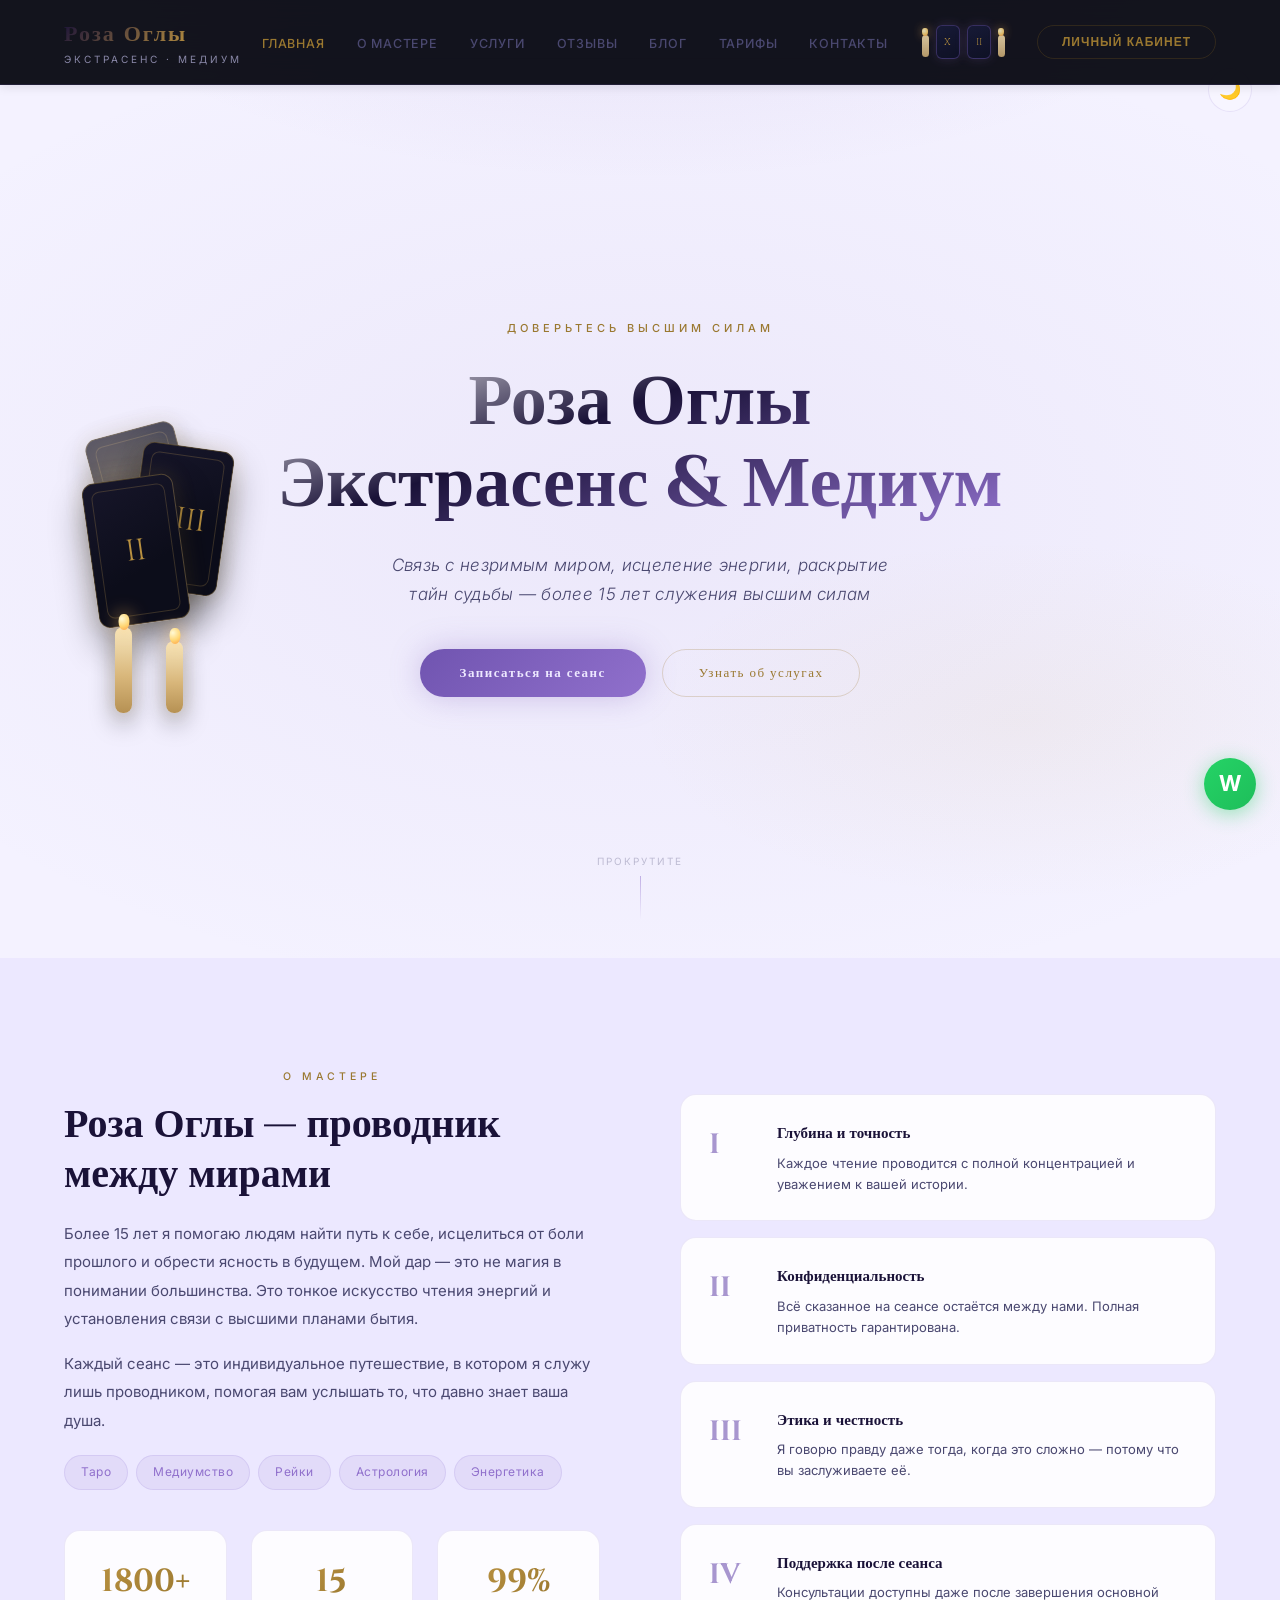
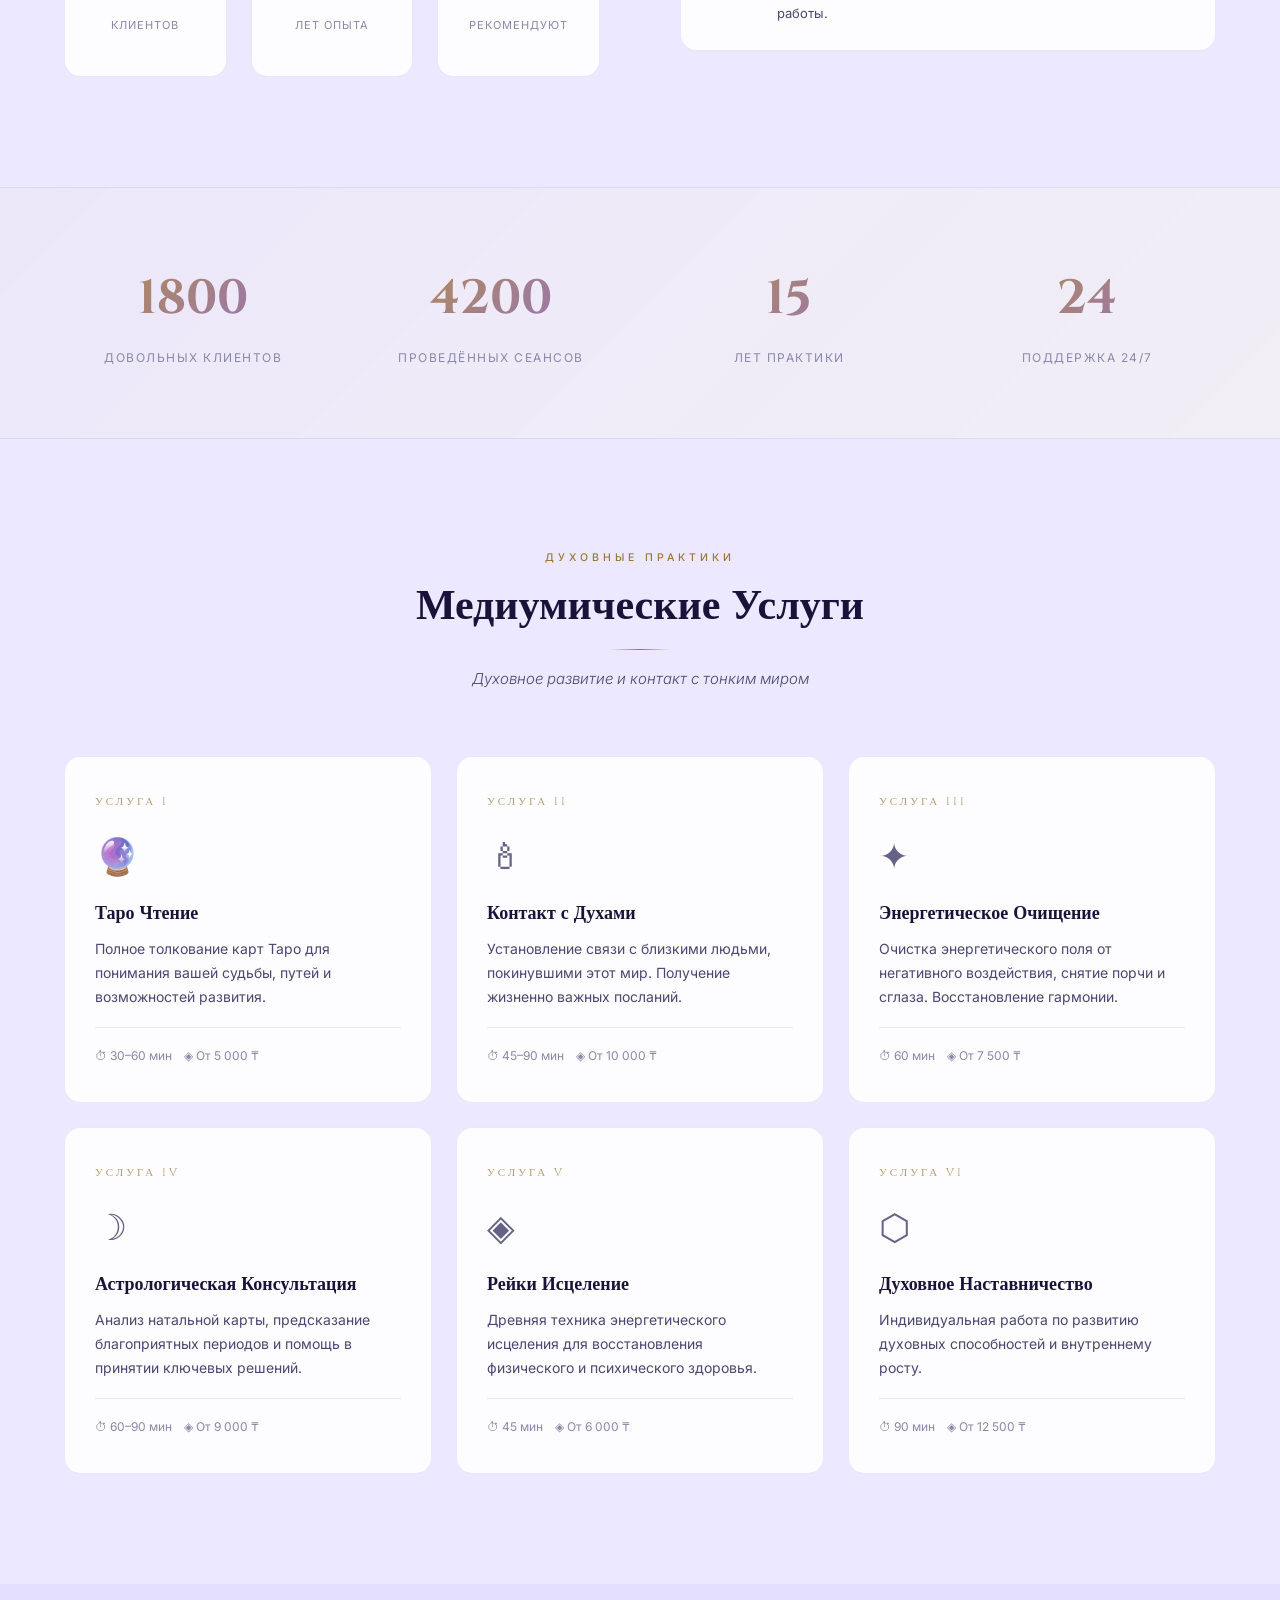
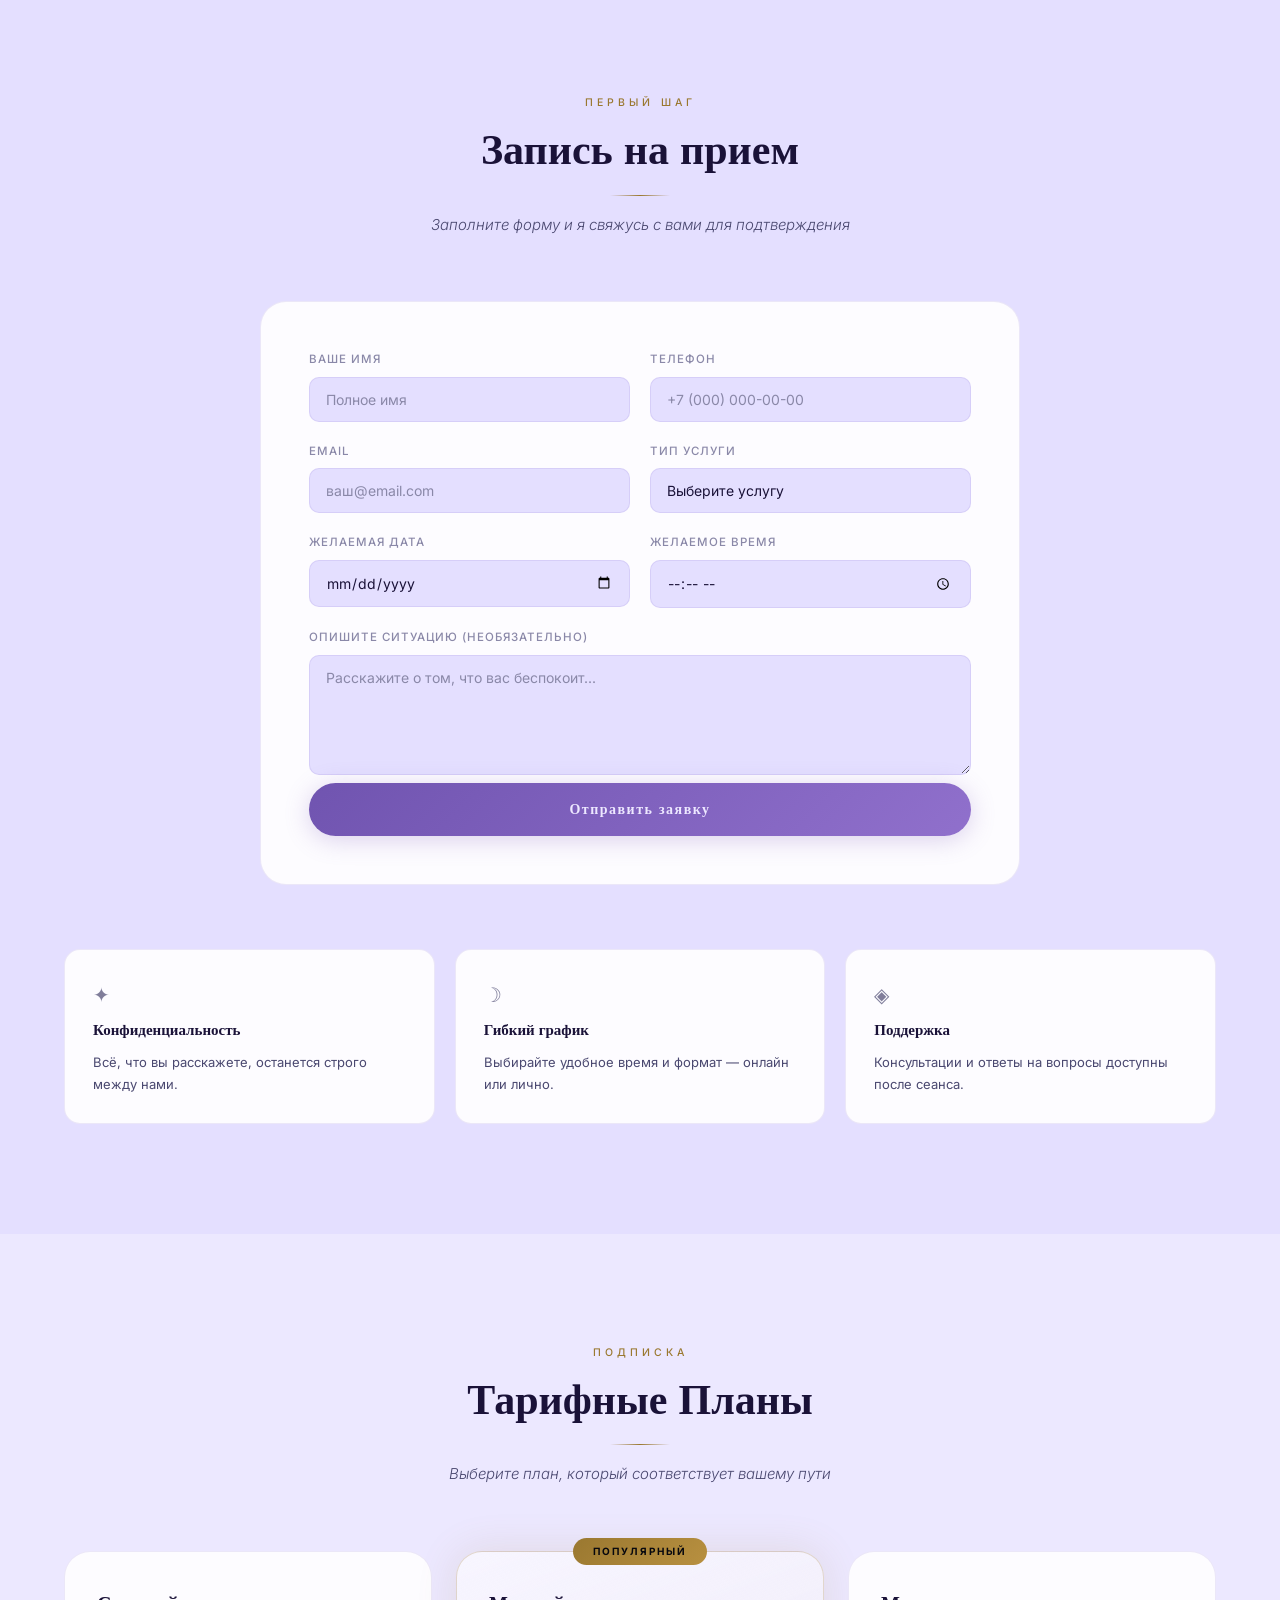
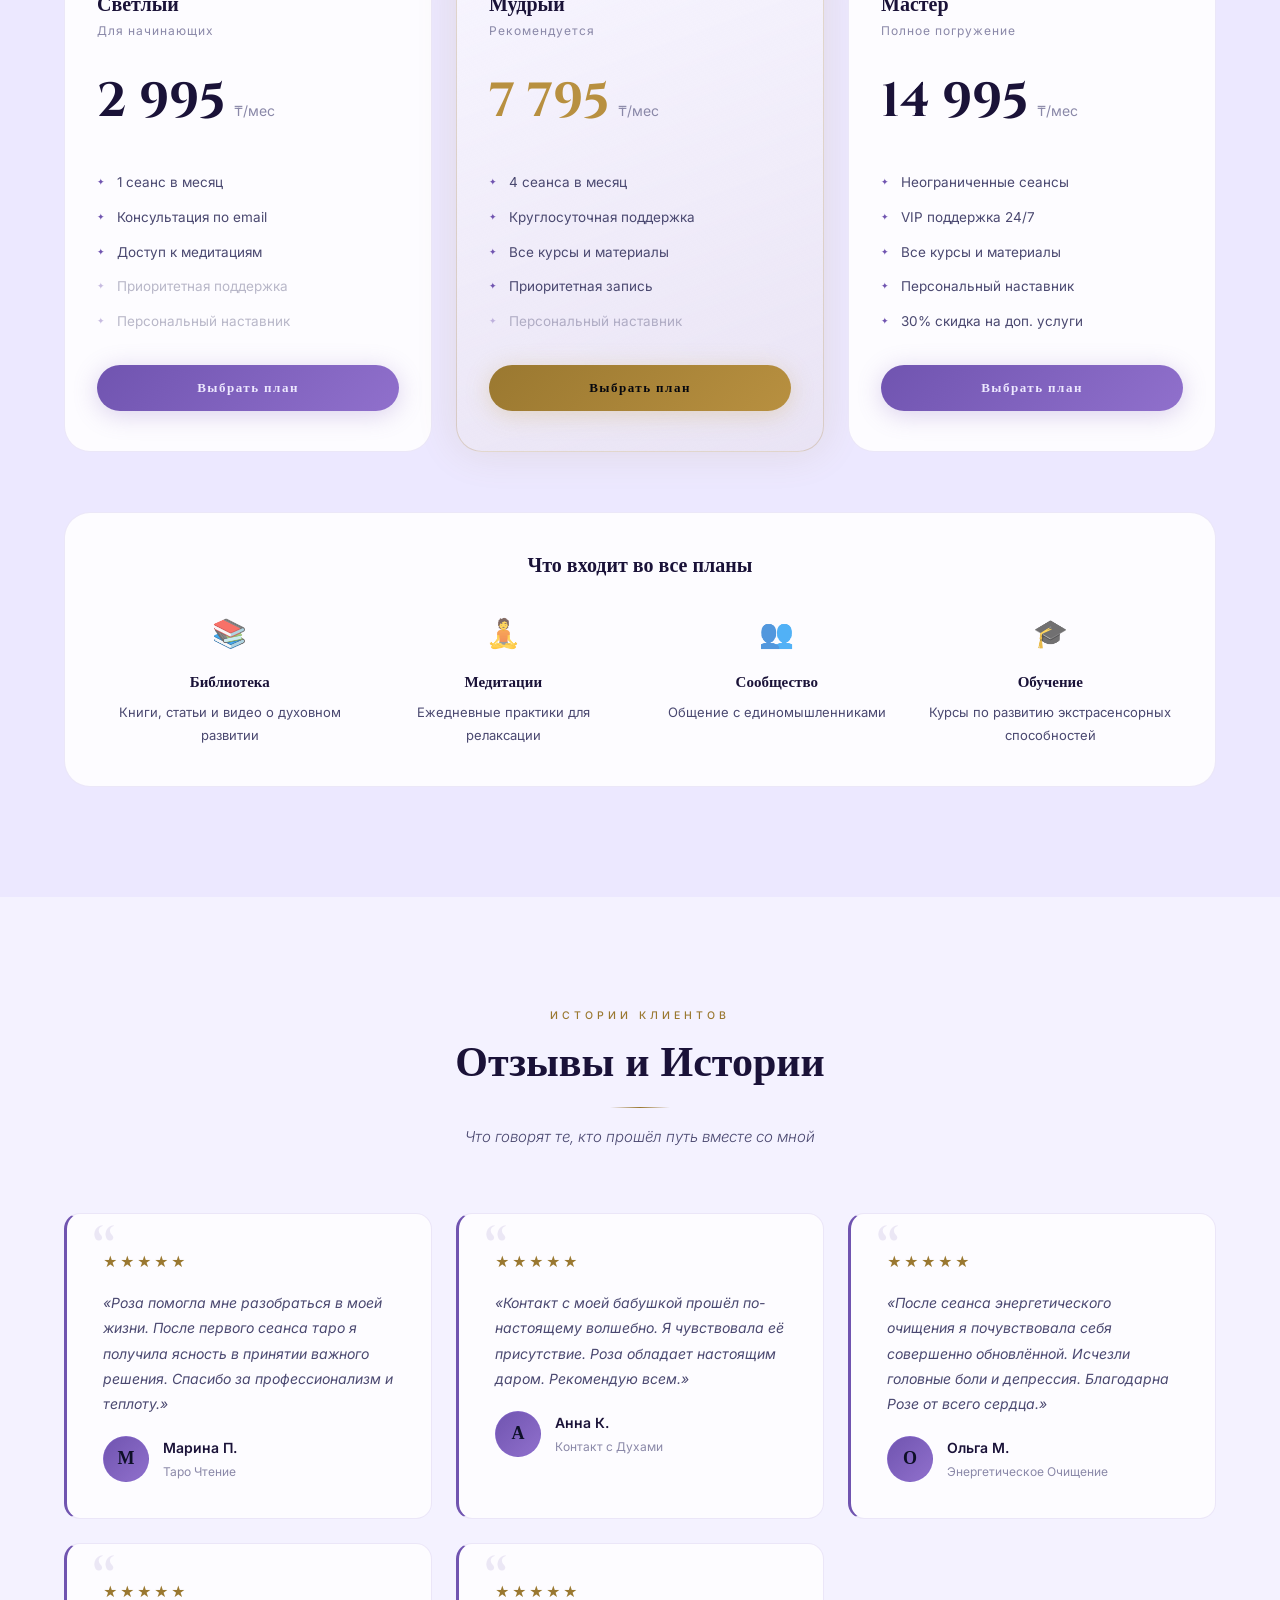
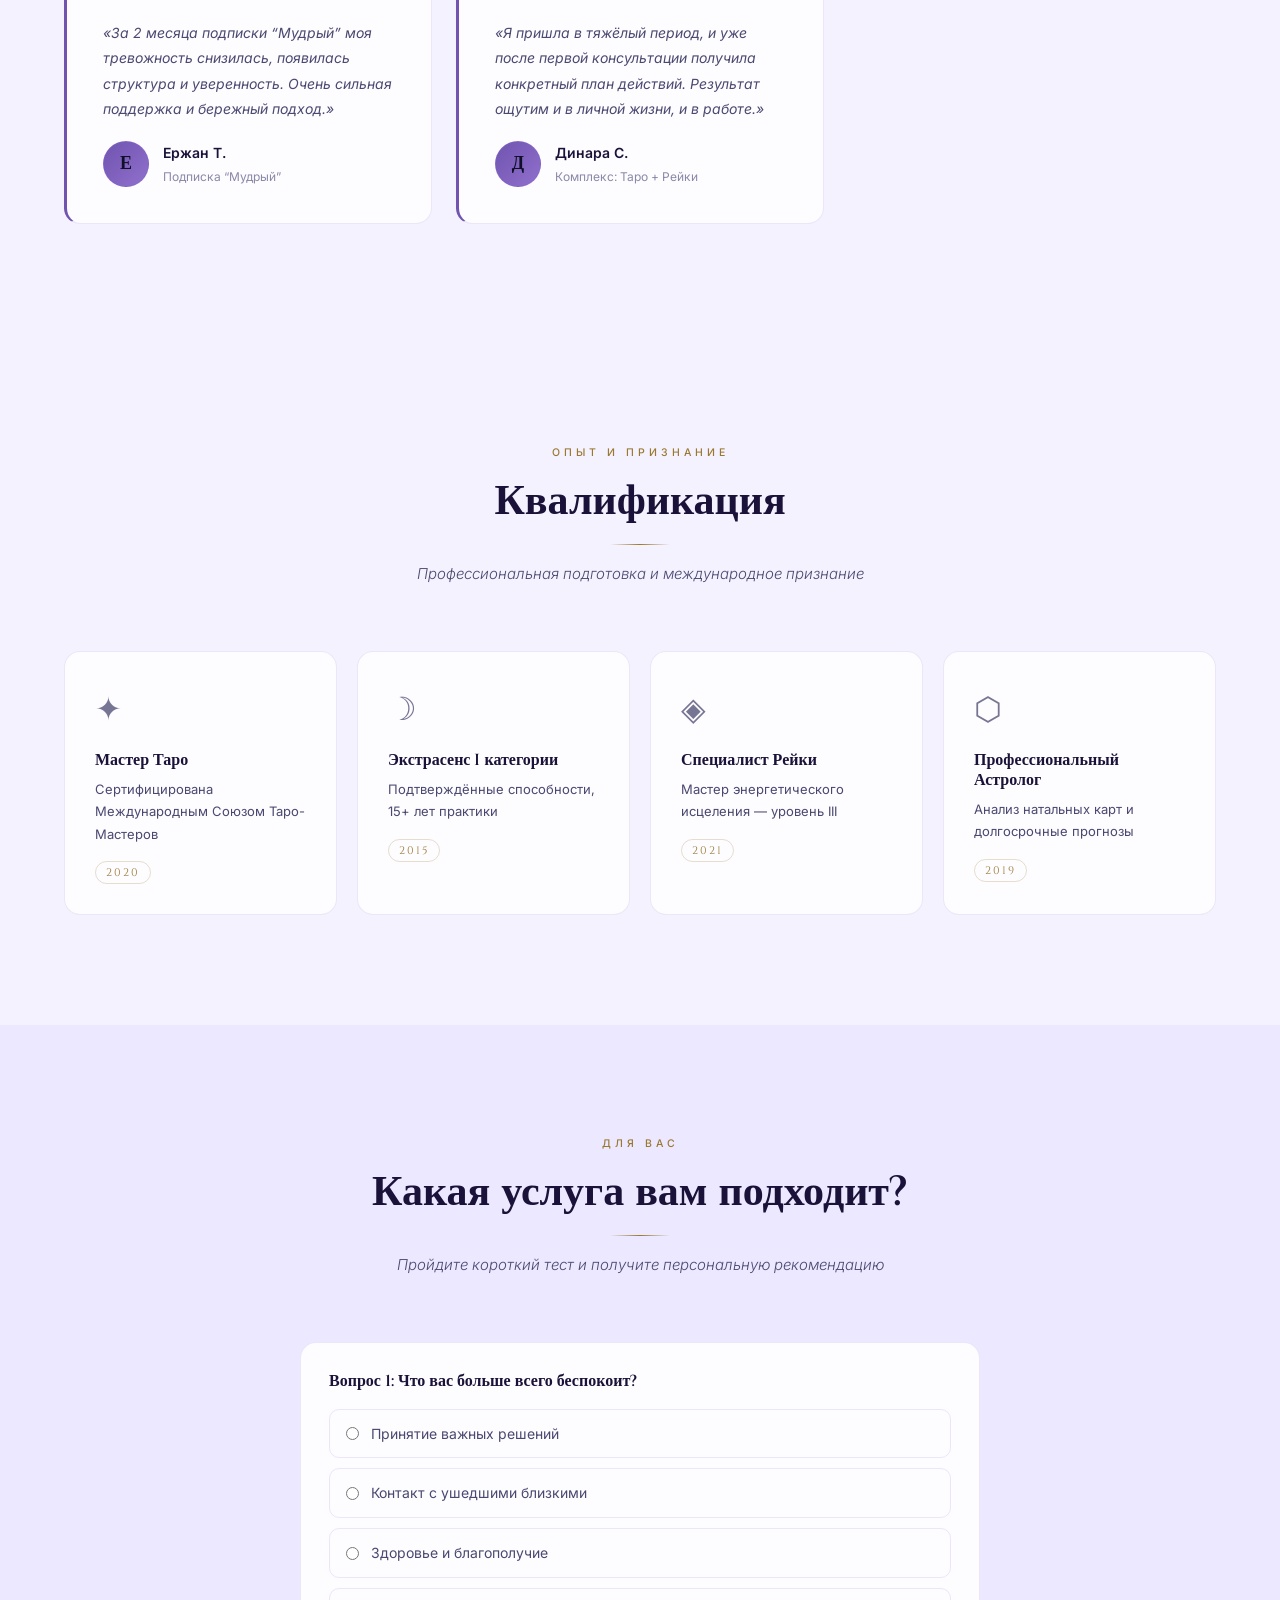
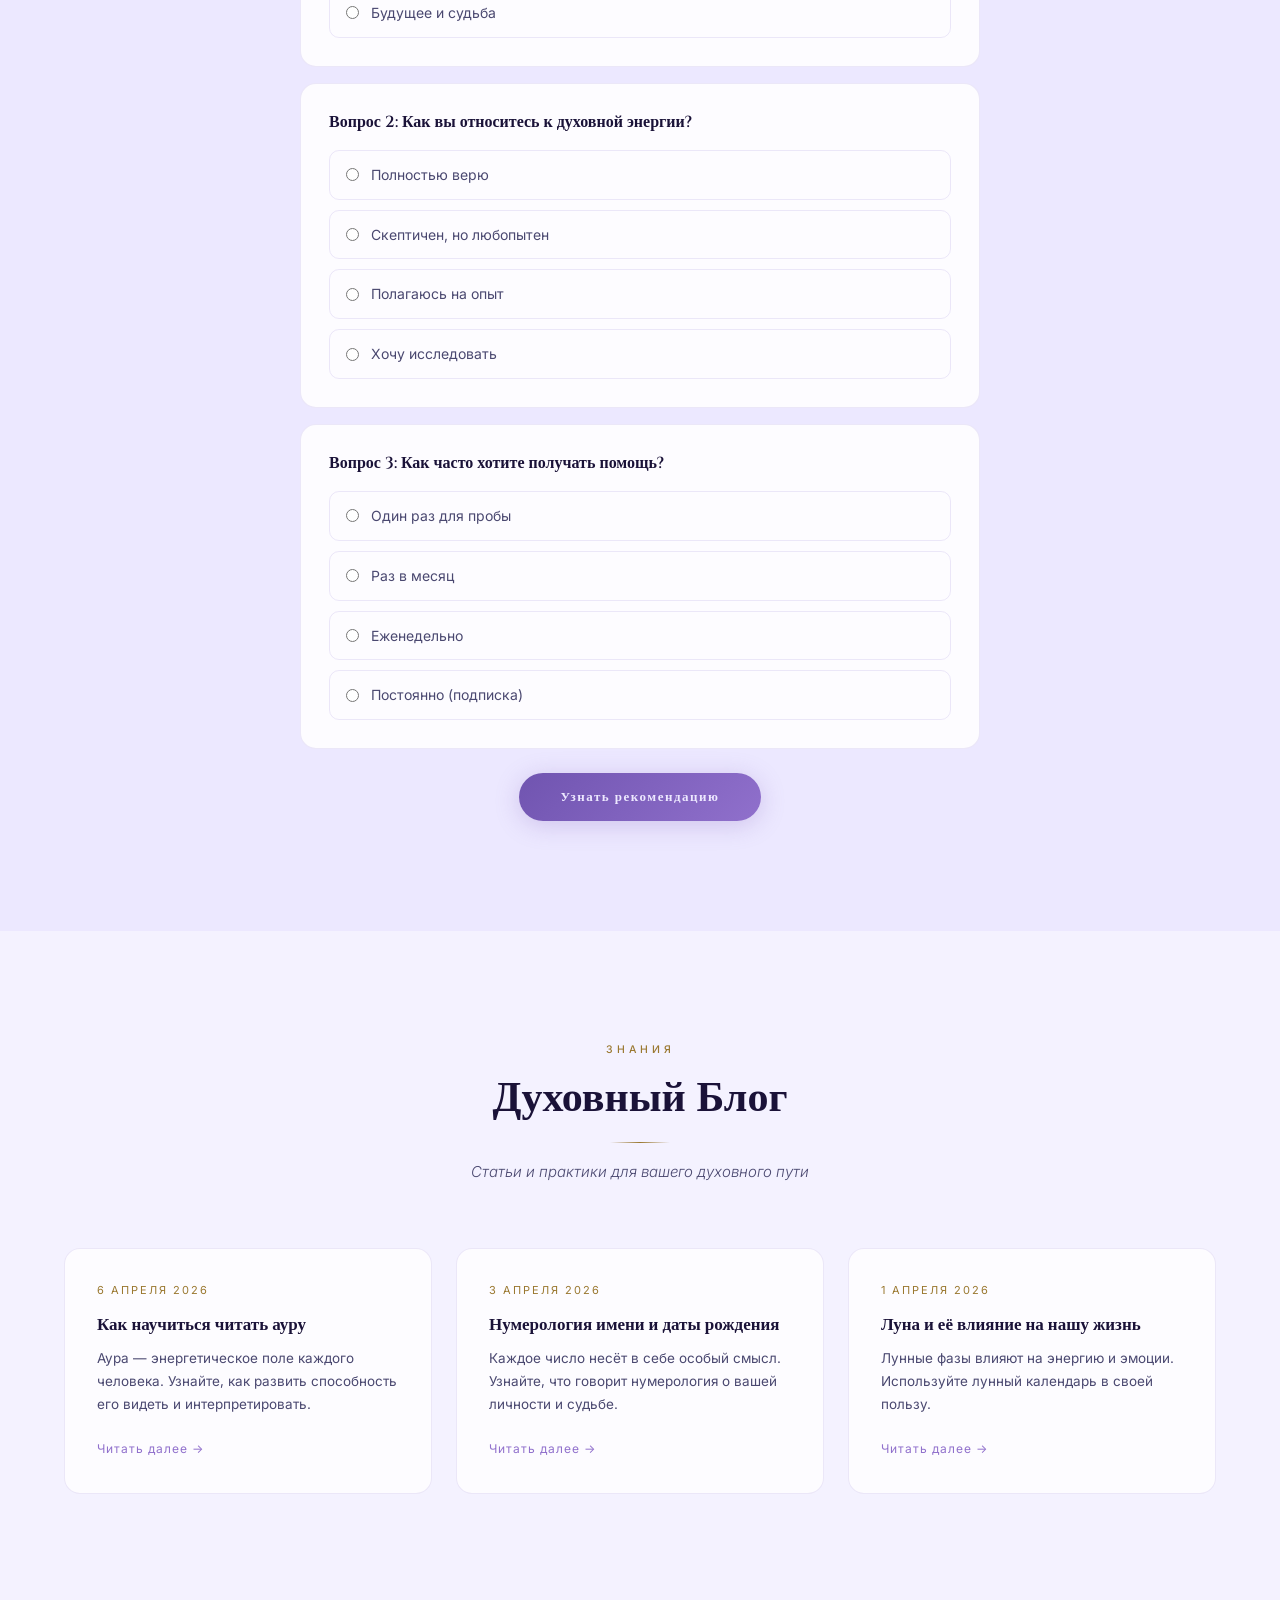
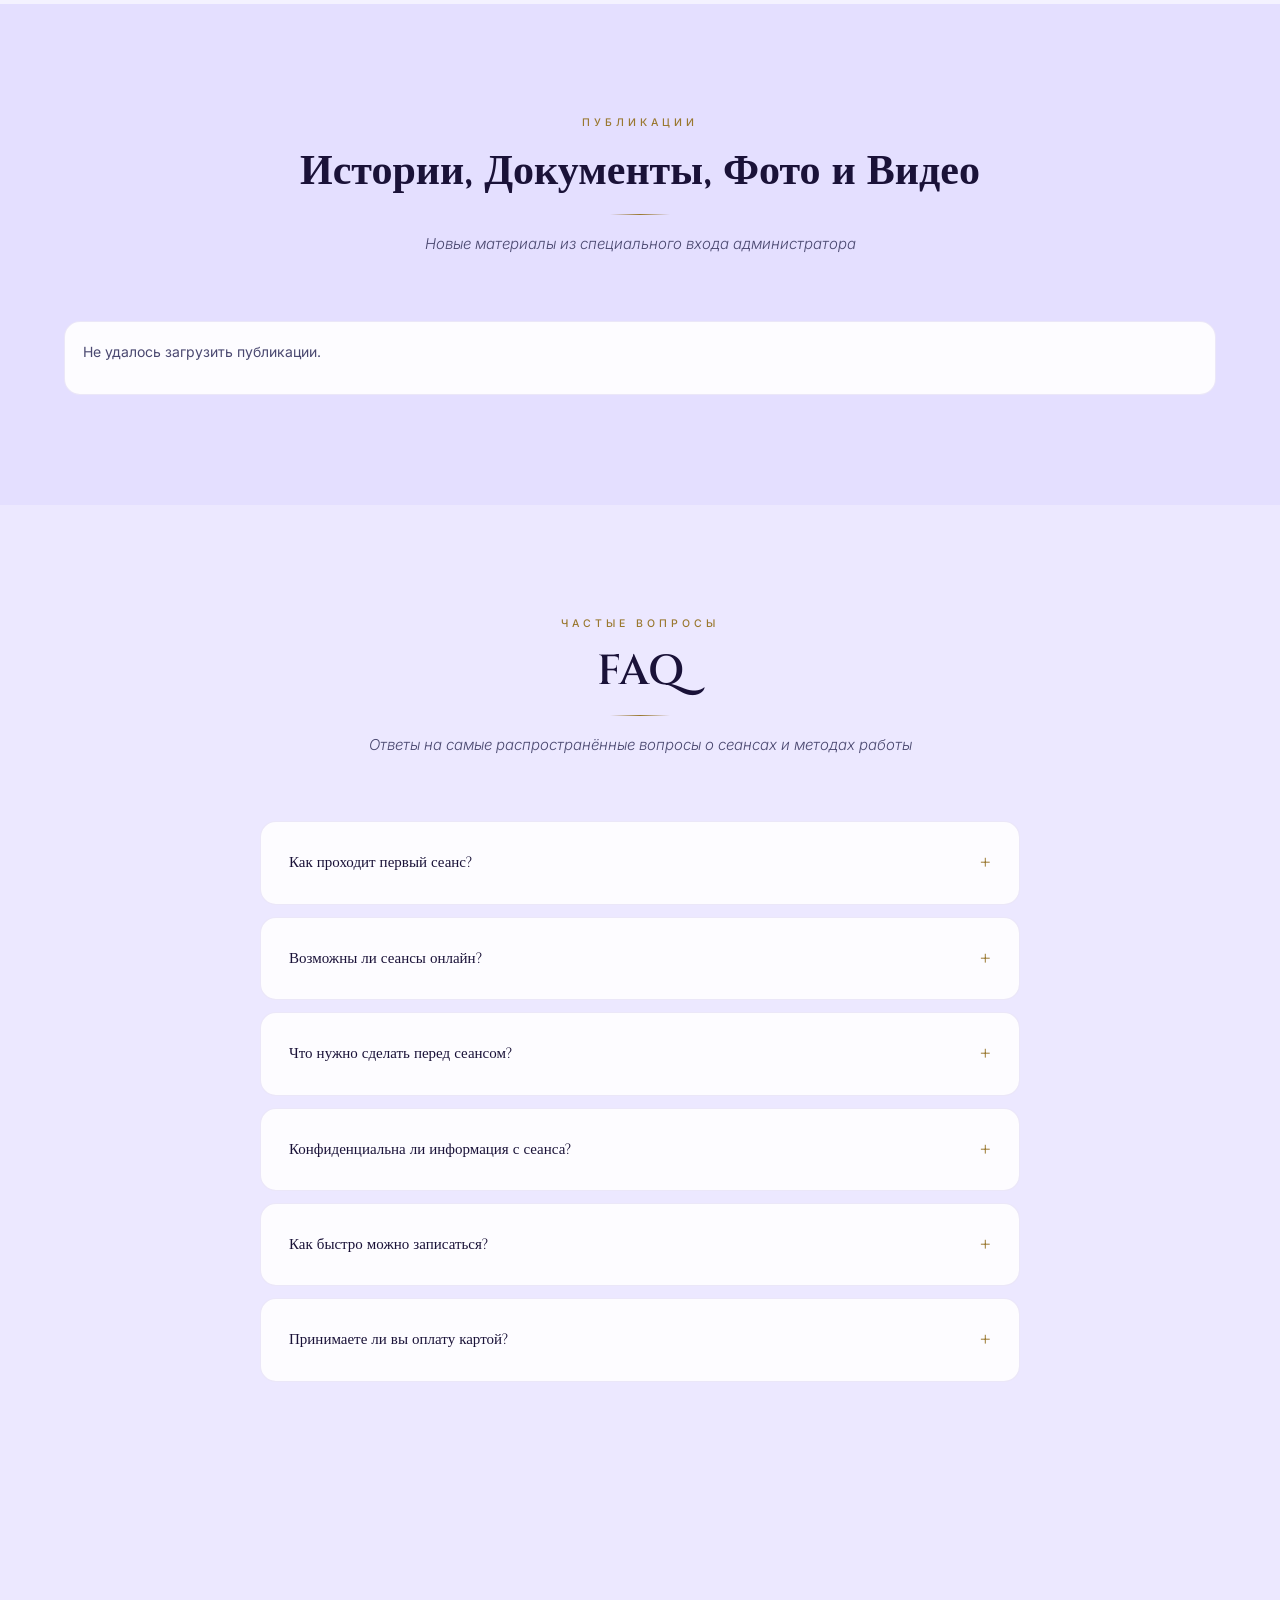
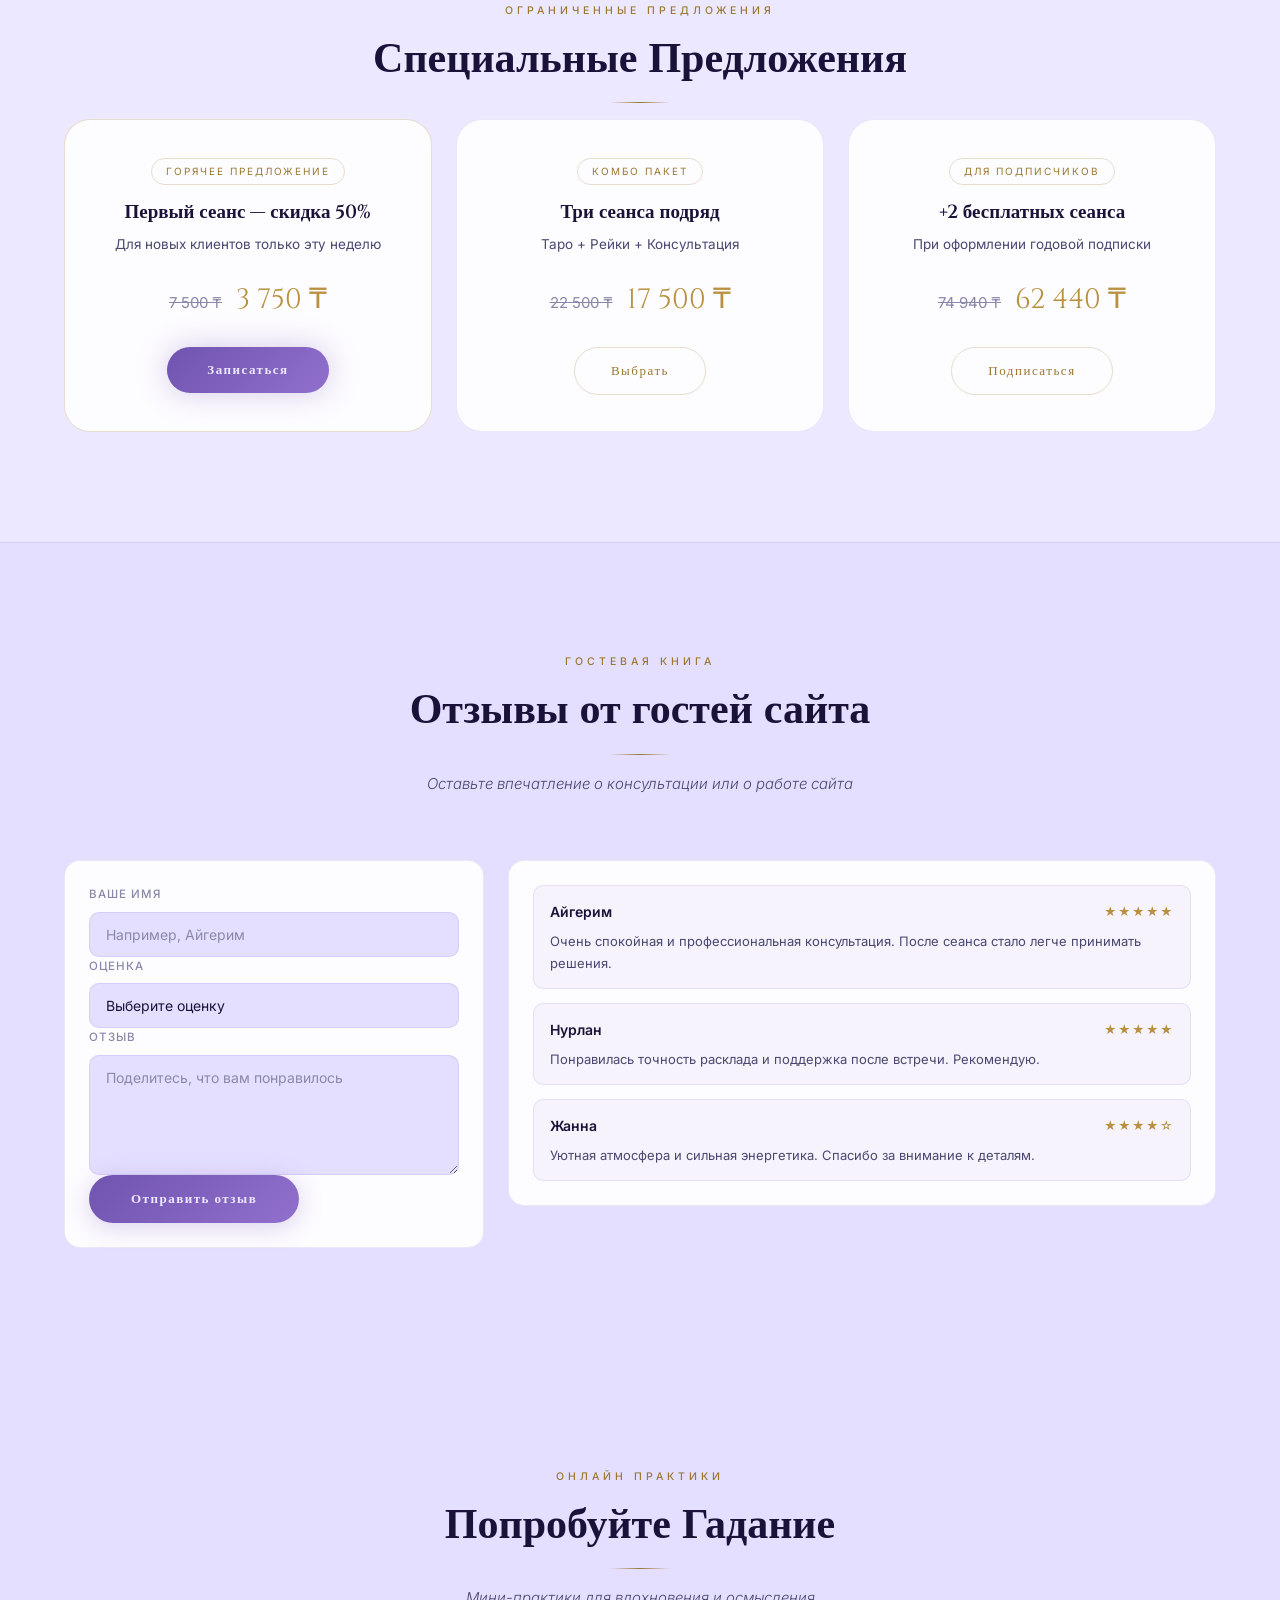
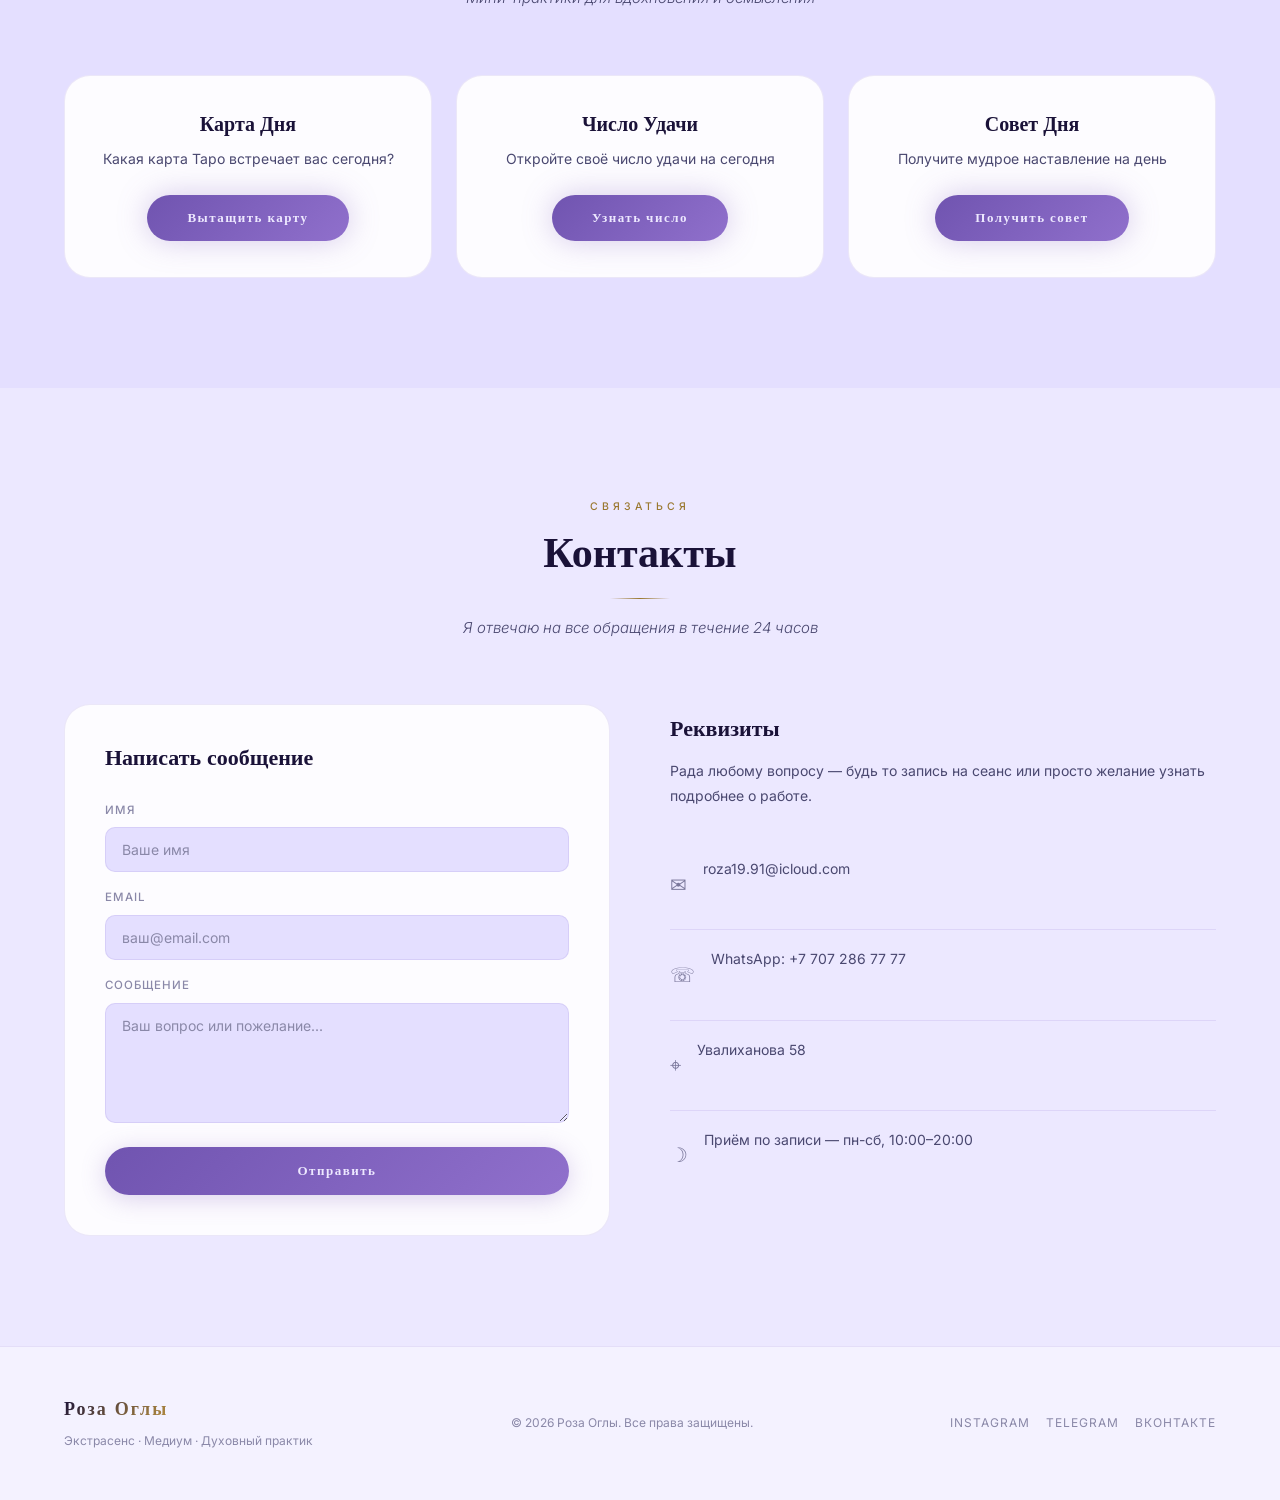
==== index.html @ cc9dfa7c "Add special admin entrance, content manager, participants view and two-way client messaging" ====
﻿<!DOCTYPE html>
<html lang="ru">
<head>
    <meta charset="UTF-8">
    <meta name="viewport" content="width=device-width, initial-scale=1.0">
    <title>Роза Оглы — Экстрасенс и Медиум</title>
    <meta name="description" content="Роза Оглы — профессиональный экстрасенс и медиум. Таро, контакт с духами, энергетическое очищение, рейки, астрология. Запись онлайн. Увалиханова 58.">
    <meta name="keywords" content="экстрасенс, медиум, таро, рейки, астрология, энергетическое очищение, гадание, духовная консультация">
    <meta name="author" content="Роза Оглы">
    <meta property="og:title" content="Роза Оглы — Экстрасенс &amp; Медиум">
    <meta property="og:description" content="Таро, медиумство, рейки и энергетическое очищение. Более 15 лет практики. Запишитесь на сеанс онлайн.">
    <meta property="og:type" content="website">
    <meta property="og:locale" content="ru_RU">
    <meta name="theme-color" content="#05060F">
    <link rel="preconnect" href="https://fonts.googleapis.com">
    <link rel="stylesheet" href="styles_dark.css">
</head>
<body>

    <!-- Прелоадер -->
    <div class="preloader" id="preloader">
        <div class="preloader-inner">
            <div class="preloader-crystal">✦</div>
            <div class="preloader-text">Роза Оглы</div>
            <div class="preloader-bar"><div class="preloader-fill"></div></div>
        </div>
    </div>

    <!-- Переключатель темы -->
    <button class="theme-toggle" id="themeToggle" onclick="toggleTheme()" title="Сменить тему">☀</button>

    <!-- Навигация -->
    <nav class="navbar" id="navbar">
        <div class="container">
            <div class="logo" onclick="openAdminAccess()" title="Вход для администратора">
                <span class="logo-text">Роза Оглы</span>
                <span class="logo-subtitle">Экстрасенс · Медиум</span>
            </div>
            <ul class="nav-links">
                <li><a href="#home" class="nav-link">Главная</a></li>
                <li><a href="#about" class="nav-link">О мастере</a></li>
                <li><a href="#mediumship" class="nav-link">Услуги</a></li>
                <li><a href="#testimonials" class="nav-link">Отзывы</a></li>
                <li><a href="#blog" class="nav-link">Блог</a></li>
                <li><a href="#pricing" class="nav-link">Тарифы</a></li>
                <li><a href="#contact" class="nav-link">Контакты</a></li>
            </ul>
            <div class="nav-oracle" aria-hidden="true">
                <span class="nav-candle"></span>
                <span class="nav-card">X</span>
                <span class="nav-card">II</span>
                <span class="nav-candle"></span>
            </div>
            <button class="nav-hamburger" id="navHamburger" onclick="toggleMobileMenu()" aria-label="Открыть меню">
                <span></span><span></span><span></span>
            </button>
            <button class="login-btn" onclick="openLoginModal()">Личный кабинет</button>
        </div>
    </nav>

    <!-- Герой -->
    <section id="home" class="hero">
        <div class="hero-content">
            <span class="hero-eyebrow">Доверьтесь высшим силам</span>
            <h1 class="hero-title">Роза Оглы<br>Экстрасенс &amp; Медиум</h1>
            <p class="hero-subtitle">Связь с незримым миром, исцеление энергии, раскрытие тайн судьбы — более 15 лет служения высшим силам</p>
            <div class="hero-actions">
                <button class="btn-primary" onclick="scrollToSection('#booking')">Записаться на сеанс</button>
                <button class="btn-secondary" onclick="scrollToSection('#mediumship')">Узнать об услугах</button>
            </div>
        </div>
        <div class="hero-tarot" aria-hidden="true">
            <div class="tarot-card card-back"></div>
            <div class="tarot-card card-mid">XIII</div>
            <div class="tarot-card card-front">II</div>
        </div>
        <div class="hero-candles" aria-hidden="true">
            <div class="hero-candle hero-candle-left"><span class="flame"></span></div>
            <div class="hero-candle hero-candle-right"><span class="flame"></span></div>
        </div>
        <div class="scroll-indicator">
            <span>Прокрутите</span>
            <div class="scroll-line"></div>
        </div>
    </section>

    <!-- О мастере -->
    <section id="about" class="about">
        <div class="container">
            <div class="about-layout">
                <div class="about-text">
                    <span class="section-label">О мастере</span>
                    <h2>Роза Оглы — проводник между мирами</h2>
                    <p>Более 15 лет я помогаю людям найти путь к себе, исцелиться от боли прошлого и обрести ясность в будущем. Мой дар — это не магия в понимании большинства. Это тонкое искусство чтения энергий и установления связи с высшими планами бытия.</p>
                    <p>Каждый сеанс — это индивидуальное путешествие, в котором я служу лишь проводником, помогая вам услышать то, что давно знает ваша душа.</p>
                    <div>
                        <span class="about-tag">Таро</span>
                        <span class="about-tag">Медиумство</span>
                        <span class="about-tag">Рейки</span>
                        <span class="about-tag">Астрология</span>
                        <span class="about-tag">Энергетика</span>
                    </div>
                    <div class="about-stats">
                        <div class="about-stat">
                            <span class="about-stat-num">1800+</span>
                            <p>Клиентов</p>
                        </div>
                        <div class="about-stat">
                            <span class="about-stat-num">15</span>
                            <p>Лет опыта</p>
                        </div>
                        <div class="about-stat">
                            <span class="about-stat-num">99%</span>
                            <p>Рекомендуют</p>
                        </div>
                    </div>
                </div>
                <div class="about-card-stack">
                    <div class="about-feat-card">
                        <span class="feat-num">I</span>
                        <div class="feat-body">
                            <h4>Глубина и точность</h4>
                            <p>Каждое чтение проводится с полной концентрацией и уважением к вашей истории.</p>
                        </div>
                    </div>
                    <div class="about-feat-card">
                        <span class="feat-num">II</span>
                        <div class="feat-body">
                            <h4>Конфиденциальность</h4>
                            <p>Всё сказанное на сеансе остаётся между нами. Полная приватность гарантирована.</p>
                        </div>
                    </div>
                    <div class="about-feat-card">
                        <span class="feat-num">III</span>
                        <div class="feat-body">
                            <h4>Этика и честность</h4>
                            <p>Я говорю правду даже тогда, когда это сложно — потому что вы заслуживаете её.</p>
                        </div>
                    </div>
                    <div class="about-feat-card">
                        <span class="feat-num">IV</span>
                        <div class="feat-body">
                            <h4>Поддержка после сеанса</h4>
                            <p>Консультации доступны даже после завершения основной работы.</p>
                        </div>
                    </div>
                </div>
            </div>
        </div>
    </section>

    <!-- Статистика -->
    <section class="stats">
        <div class="container">
            <div class="stat-item">
                <span class="stat-number" data-target="1800">0</span>
                <p>Довольных клиентов</p>
            </div>
            <div class="stat-item">
                <span class="stat-number" data-target="4200">0</span>
                <p>Проведённых сеансов</p>
            </div>
            <div class="stat-item">
                <span class="stat-number" data-target="15">0</span>
                <p>Лет практики</p>
            </div>
            <div class="stat-item">
                <span class="stat-number" data-target="24">0</span>
                <p>Поддержка 24/7</p>
            </div>
        </div>
    </section>

    <!-- Медиумические Услуги -->
    <section id="mediumship" class="mediumship">
        <div class="container">
            <span class="section-label">Духовные практики</span>
            <h2 class="section-title">Медиумические Услуги</h2>
            <p class="section-subtitle">Духовное развитие и контакт с тонким миром</p>

            <div class="mediumship-content">
                <div class="mediumship-card slide-in">
                    <span class="card-no">Услуга I</span>
                    <div class="card-icon">🔮</div>
                    <h3>Таро Чтение</h3>
                    <p>Полное толкование карт Таро для понимания вашей судьбы, путей и возможностей развития.</p>
                    <div class="card-features">
                        <span class="feature">⏱ 30–60 мин</span>
                        <span class="feature">◈ От 5 000 ₸</span>
                    </div>
                </div>

                <div class="mediumship-card slide-in">
                    <span class="card-no">Услуга II</span>
                    <div class="card-icon">🕯</div>
                    <h3>Контакт с Духами</h3>
                    <p>Установление связи с близкими людьми, покинувшими этот мир. Получение жизненно важных посланий.</p>
                    <div class="card-features">
                        <span class="feature">⏱ 45–90 мин</span>
                        <span class="feature">◈ От 10 000 ₸</span>
                    </div>
                </div>

                <div class="mediumship-card slide-in">
                    <span class="card-no">Услуга III</span>
                    <div class="card-icon">✦</div>
                    <h3>Энергетическое Очищение</h3>
                    <p>Очистка энергетического поля от негативного воздействия, снятие порчи и сглаза. Восстановление гармонии.</p>
                    <div class="card-features">
                        <span class="feature">⏱ 60 мин</span>
                        <span class="feature">◈ От 7 500 ₸</span>
                    </div>
                </div>

                <div class="mediumship-card slide-in">
                    <span class="card-no">Услуга IV</span>
                    <div class="card-icon">☽</div>
                    <h3>Астрологическая Консультация</h3>
                    <p>Анализ натальной карты, предсказание благоприятных периодов и помощь в принятии ключевых решений.</p>
                    <div class="card-features">
                        <span class="feature">⏱ 60–90 мин</span>
                        <span class="feature">◈ От 9 000 ₸</span>
                    </div>
                </div>

                <div class="mediumship-card slide-in">
                    <span class="card-no">Услуга V</span>
                    <div class="card-icon">◈</div>
                    <h3>Рейки Исцеление</h3>
                    <p>Древняя техника энергетического исцеления для восстановления физического и психического здоровья.</p>
                    <div class="card-features">
                        <span class="feature">⏱ 45 мин</span>
                        <span class="feature">◈ От 6 000 ₸</span>
                    </div>
                </div>

                <div class="mediumship-card slide-in">
                    <span class="card-no">Услуга VI</span>
                    <div class="card-icon">⬡</div>
                    <h3>Духовное Наставничество</h3>
                    <p>Индивидуальная работа по развитию духовных способностей и внутреннему росту.</p>
                    <div class="card-features">
                        <span class="feature">⏱ 90 мин</span>
                        <span class="feature">◈ От 12 500 ₸</span>
                    </div>
                </div>
            </div>
        </div>
    </section>

    <!-- Запись на Сеанс -->
    <section id="booking" class="booking">
        <div class="container">
            <span class="section-label">Первый шаг</span>
            <h2 class="section-title">Запись на прием</h2>
            <p class="section-subtitle">Заполните форму и я свяжусь с вами для подтверждения</p>

            <form class="booking-form" id="bookingFormElement">
                <div class="form-row">
                    <div class="form-group">
                        <label>Ваше имя</label>
                        <input type="text" placeholder="Полное имя" required>
                    </div>
                    <div class="form-group">
                        <label>Телефон</label>
                        <input type="tel" placeholder="+7 (000) 000-00-00" required>
                    </div>
                </div>
                <div class="form-row">
                    <div class="form-group">
                        <label>Email</label>
                        <input type="email" placeholder="ваш@email.com" required>
                    </div>
                    <div class="form-group">
                        <label>Тип услуги</label>
                        <select required>
                            <option value="">Выберите услугу</option>
                            <option value="tarot">Таро Чтение</option>
                            <option value="spirits">Контакт с Духами</option>
                            <option value="cleaning">Энергетическое Очищение</option>
                            <option value="astro">Астрологическая Консультация</option>
                            <option value="reiki">Рейки Исцеление</option>
                            <option value="coaching">Духовное Наставничество</option>
                        </select>
                    </div>
                </div>
                <div class="form-row">
                    <div class="form-group">
                        <label>Желаемая дата</label>
                        <input type="date" required>
                    </div>
                    <div class="form-group">
                        <label>Желаемое время</label>
                        <input type="time" required>
                    </div>
                </div>
                <div class="form-group full">
                    <label>Опишите ситуацию (необязательно)</label>
                    <textarea placeholder="Расскажите о том, что вас беспокоит..." rows="4"></textarea>
                </div>
                <button type="submit" class="submit-btn">Отправить заявку</button>
            </form>

            <div class="booking-info">
                <div class="info-card">
                    <span class="info-icon">✦</span>
                    <h3>Конфиденциальность</h3>
                    <p>Всё, что вы расскажете, останется строго между нами.</p>
                </div>
                <div class="info-card">
                    <span class="info-icon">☽</span>
                    <h3>Гибкий график</h3>
                    <p>Выбирайте удобное время и формат — онлайн или лично.</p>
                </div>
                <div class="info-card">
                    <span class="info-icon">◈</span>
                    <h3>Поддержка</h3>
                    <p>Консультации и ответы на вопросы доступны после сеанса.</p>
                </div>
            </div>
        </div>
    </section>

    <!-- Тарифы -->
    <section id="pricing" class="pricing">
        <div class="container">
            <span class="section-label">Подписка</span>
            <h2 class="section-title">Тарифные Планы</h2>
            <p class="section-subtitle">Выберите план, который соответствует вашему пути</p>

            <div class="pricing-grid">
                <div class="pricing-card slide-in">
                    <div class="plan-header">
                        <h3 class="plan-name">Светлый</h3>
                        <p class="plan-status">Для начинающих</p>
                    </div>
                    <div class="plan-price">
                        <span class="price">2 995</span>
                        <span class="currency">₸/мес</span>
                    </div>
                    <ul class="plan-features">
                        <li class="feature-item">1 сеанс в месяц</li>
                        <li class="feature-item">Консультация по email</li>
                        <li class="feature-item">Доступ к медитациям</li>
                        <li class="feature-item" style="opacity:0.38">Приоритетная поддержка</li>
                        <li class="feature-item" style="opacity:0.38">Персональный наставник</li>
                    </ul>
                    <button class="plan-btn" onclick="openLoginModal()">Выбрать план</button>
                </div>

                <div class="pricing-card slide-in featured">
                    <div class="plan-badge">ПОПУЛЯРНЫЙ</div>
                    <div class="plan-header">
                        <h3 class="plan-name">Мудрый</h3>
                        <p class="plan-status">Рекомендуется</p>
                    </div>
                    <div class="plan-price">
                        <span class="price">7 795</span>
                        <span class="currency">₸/мес</span>
                    </div>
                    <ul class="plan-features">
                        <li class="feature-item">4 сеанса в месяц</li>
                        <li class="feature-item">Круглосуточная поддержка</li>
                        <li class="feature-item">Все курсы и материалы</li>
                        <li class="feature-item">Приоритетная запись</li>
                        <li class="feature-item" style="opacity:0.38">Персональный наставник</li>
                    </ul>
                    <button class="plan-btn" onclick="openLoginModal()">Выбрать план</button>
                </div>

                <div class="pricing-card slide-in">
                    <div class="plan-header">
                        <h3 class="plan-name">Мастер</h3>
                        <p class="plan-status">Полное погружение</p>
                    </div>
                    <div class="plan-price">
                        <span class="price">14 995</span>
                        <span class="currency">₸/мес</span>
                    </div>
                    <ul class="plan-features">
                        <li class="feature-item">Неограниченные сеансы</li>
                        <li class="feature-item">VIP поддержка 24/7</li>
                        <li class="feature-item">Все курсы и материалы</li>
                        <li class="feature-item">Персональный наставник</li>
                        <li class="feature-item">30% скидка на доп. услуги</li>
                    </ul>
                    <button class="plan-btn" onclick="openLoginModal()">Выбрать план</button>
                </div>
            </div>

            <div class="pricing-comparison">
                <h3>Что входит во все планы</h3>
                <div class="comparison-grid">
                    <div class="comparison-item">
                        <span class="comp-icon">📚</span>
                        <h4>Библиотека</h4>
                        <p>Книги, статьи и видео о духовном развитии</p>
                    </div>
                    <div class="comparison-item">
                        <span class="comp-icon">🧘</span>
                        <h4>Медитации</h4>
                        <p>Ежедневные практики для релаксации</p>
                    </div>
                    <div class="comparison-item">
                        <span class="comp-icon">👥</span>
                        <h4>Сообщество</h4>
                        <p>Общение с единомышленниками</p>
                    </div>
                    <div class="comparison-item">
                        <span class="comp-icon">🎓</span>
                        <h4>Обучение</h4>
                        <p>Курсы по развитию экстрасенсорных способностей</p>
                    </div>
                </div>
            </div>
        </div>
    </section>

    <!-- Отзывы -->
    <section id="testimonials" class="testimonials">
        <div class="container">
            <span class="section-label">Истории клиентов</span>
            <h2 class="section-title">Отзывы и Истории</h2>
            <p class="section-subtitle">Что говорят те, кто прошёл путь вместе со мной</p>

            <div class="testimonials-slider">
                <div class="testimonial-card fade-in">
                    <div class="testimonial-stars">★★★★★</div>
                    <p class="testimonial-text">«Роза помогла мне разобраться в моей жизни. После первого сеанса таро я получила ясность в принятии важного решения. Спасибо за профессионализм и теплоту.»</p>
                    <div class="testimonial-author">
                        <div class="author-avatar">М</div>
                        <div>
                            <p class="author-name">Марина П.</p>
                            <p class="author-service">Таро Чтение</p>
                        </div>
                    </div>
                </div>

                <div class="testimonial-card fade-in">
                    <div class="testimonial-stars">★★★★★</div>
                    <p class="testimonial-text">«Контакт с моей бабушкой прошёл по-настоящему волшебно. Я чувствовала её присутствие. Роза обладает настоящим даром. Рекомендую всем.»</p>
                    <div class="testimonial-author">
                        <div class="author-avatar">А</div>
                        <div>
                            <p class="author-name">Анна К.</p>
                            <p class="author-service">Контакт с Духами</p>
                        </div>
                    </div>
                </div>

                <div class="testimonial-card fade-in">
                    <div class="testimonial-stars">★★★★★</div>
                    <p class="testimonial-text">«После сеанса энергетического очищения я почувствовала себя совершенно обновлённой. Исчезли головные боли и депрессия. Благодарна Розе от всего сердца.»</p>
                    <div class="testimonial-author">
                        <div class="author-avatar">О</div>
                        <div>
                            <p class="author-name">Ольга М.</p>
                            <p class="author-service">Энергетическое Очищение</p>
                        </div>
                    </div>
                </div>

                <div class="testimonial-card fade-in">
                    <div class="testimonial-stars">★★★★★</div>
                    <p class="testimonial-text">«За 2 месяца подписки “Мудрый” моя тревожность снизилась, появилась структура и уверенность. Очень сильная поддержка и бережный подход.»</p>
                    <div class="testimonial-author">
                        <div class="author-avatar">Е</div>
                        <div>
                            <p class="author-name">Ержан Т.</p>
                            <p class="author-service">Подписка “Мудрый”</p>
                        </div>
                    </div>
                </div>

                <div class="testimonial-card fade-in">
                    <div class="testimonial-stars">★★★★★</div>
                    <p class="testimonial-text">«Я пришла в тяжёлый период, и уже после первой консультации получила конкретный план действий. Результат ощутим и в личной жизни, и в работе.»</p>
                    <div class="testimonial-author">
                        <div class="author-avatar">Д</div>
                        <div>
                            <p class="author-name">Динара С.</p>
                            <p class="author-service">Комплекс: Таро + Рейки</p>
                        </div>
                    </div>
                </div>
            </div>
        </div>
    </section>

    <!-- Квалификация -->
    <section id="credentials" class="credentials">
        <div class="container">
            <span class="section-label">Опыт и признание</span>
            <h2 class="section-title">Квалификация</h2>
            <p class="section-subtitle">Профессиональная подготовка и международное признание</p>

            <div class="credentials-grid">
                <div class="credential-card slide-in">
                    <span class="credential-icon">✦</span>
                    <h3>Мастер Таро</h3>
                    <p>Сертифицирована Международным Союзом Таро-Мастеров</p>
                    <span class="year">2020</span>
                </div>
                <div class="credential-card slide-in">
                    <span class="credential-icon">☽</span>
                    <h3>Экстрасенс I категории</h3>
                    <p>Подтверждённые способности, 15+ лет практики</p>
                    <span class="year">2015</span>
                </div>
                <div class="credential-card slide-in">
                    <span class="credential-icon">◈</span>
                    <h3>Специалист Рейки</h3>
                    <p>Мастер энергетического исцеления — уровень III</p>
                    <span class="year">2021</span>
                </div>
                <div class="credential-card slide-in">
                    <span class="credential-icon">⬡</span>
                    <h3>Профессиональный Астролог</h3>
                    <p>Анализ натальных карт и долгосрочные прогнозы</p>
                    <span class="year">2019</span>
                </div>
            </div>
        </div>
    </section>

    <!-- Тест совместимости -->
    <section id="compatibility" class="compatibility">
        <div class="container">
            <span class="section-label">Для вас</span>
            <h2 class="section-title">Какая услуга вам подходит?</h2>
            <p class="section-subtitle">Пройдите короткий тест и получите персональную рекомендацию</p>

            <div class="compatibility-quiz">
                <div class="quiz-question">
                    <h3>Вопрос 1: Что вас больше всего беспокоит?</h3>
                    <div class="quiz-options">
                        <label class="quiz-option"><input type="radio" name="q1" value="decisions"> Принятие важных решений</label>
                        <label class="quiz-option"><input type="radio" name="q1" value="loved"> Контакт с ушедшими близкими</label>
                        <label class="quiz-option"><input type="radio" name="q1" value="health"> Здоровье и благополучие</label>
                        <label class="quiz-option"><input type="radio" name="q1" value="future"> Будущее и судьба</label>
                    </div>
                </div>

                <div class="quiz-question">
                    <h3>Вопрос 2: Как вы относитесь к духовной энергии?</h3>
                    <div class="quiz-options">
                        <label class="quiz-option"><input type="radio" name="q2" value="believe"> Полностью верю</label>
                        <label class="quiz-option"><input type="radio" name="q2" value="skeptic"> Скептичен, но любопытен</label>
                        <label class="quiz-option"><input type="radio" name="q2" value="experience"> Полагаюсь на опыт</label>
                        <label class="quiz-option"><input type="radio" name="q2" value="explore"> Хочу исследовать</label>
                    </div>
                </div>

                <div class="quiz-question">
                    <h3>Вопрос 3: Как часто хотите получать помощь?</h3>
                    <div class="quiz-options">
                        <label class="quiz-option"><input type="radio" name="q3" value="once"> Один раз для пробы</label>
                        <label class="quiz-option"><input type="radio" name="q3" value="monthly"> Раз в месяц</label>
                        <label class="quiz-option"><input type="radio" name="q3" value="regular"> Еженедельно</label>
                        <label class="quiz-option"><input type="radio" name="q3" value="constant"> Постоянно (подписка)</label>
                    </div>
                </div>

                <button type="button" class="submit-btn quiz-btn" onclick="runCompatibilityTest()">Узнать рекомендацию</button>
            </div>

            <div id="quizResult" class="quiz-result hidden">
                <h3>Ваша рекомендация:</h3>
                <div id="resultContent"></div>
                <button class="btn-primary" onclick="scrollToSection('#booking')" style="margin-top:20px">Записаться на сеанс</button>
            </div>
        </div>
    </section>

    <!-- Блог -->
    <section id="blog" class="blog">
        <div class="container">
            <span class="section-label">Знания</span>
            <h2 class="section-title">Духовный Блог</h2>
            <p class="section-subtitle">Статьи и практики для вашего духовного пути</p>

            <div class="blog-grid">
                <article class="blog-card slide-in">
                    <div class="blog-date">6 апреля 2026</div>
                    <h3>Как научиться читать ауру</h3>
                    <p>Аура — энергетическое поле каждого человека. Узнайте, как развить способность его видеть и интерпретировать.</p>
                    <a href="#" class="read-more">Читать далее →</a>
                </article>

                <article class="blog-card slide-in">
                    <div class="blog-date">3 апреля 2026</div>
                    <h3>Нумерология имени и даты рождения</h3>
                    <p>Каждое число несёт в себе особый смысл. Узнайте, что говорит нумерология о вашей личности и судьбе.</p>
                    <a href="#" class="read-more">Читать далее →</a>
                </article>

                <article class="blog-card slide-in">
                    <div class="blog-date">1 апреля 2026</div>
                    <h3>Луна и её влияние на нашу жизнь</h3>
                    <p>Лунные фазы влияют на энергию и эмоции. Используйте лунный календарь в своей пользу.</p>
                    <a href="#" class="read-more">Читать далее →</a>
                </article>
            </div>
        </div>
    </section>

    <!-- Публикации от Розы -->
    <section id="public-content" class="public-content">
        <div class="container">
            <span class="section-label">Публикации</span>
            <h2 class="section-title">Истории, Документы, Фото и Видео</h2>
            <p class="section-subtitle">Новые материалы из специального входа администратора</p>
            <div id="publicContentList" class="public-content-grid"></div>
        </div>
    </section>

    <!-- FAQ -->
    <section id="faq" class="faq">
        <div class="container">
            <span class="section-label">Частые вопросы</span>
            <h2 class="section-title">FAQ</h2>
            <p class="section-subtitle">Ответы на самые распространённые вопросы о сеансах и методах работы</p>

            <div class="faq-list">
                <div class="faq-item">
                    <div class="faq-question" onclick="toggleFaq(this)">
                        <span>Как проходит первый сеанс?</span>
                        <span class="faq-icon">+</span>
                    </div>
                    <div class="faq-answer">
                        <div class="faq-answer-inner">Первый сеанс начинается с короткой беседы — я понимаю, с чем вы пришли, что вас беспокоит. Затем мы выбираем инструмент: карты Таро, медиумический контакт или энергетическую диагностику. Всё в вашем темпе, без давления. Сеанс длится 30–90 минут в зависимости от выбранной услуги.</div>
                    </div>
                </div>
                <div class="faq-item">
                    <div class="faq-question" onclick="toggleFaq(this)">
                        <span>Возможны ли сеансы онлайн?</span>
                        <span class="faq-icon">+</span>
                    </div>
                    <div class="faq-answer">
                        <div class="faq-answer-inner">Да, большинство услуг доступны дистанционно: через видеозвонок (WhatsApp, Telegram), голосовой звонок или переписку. Энергетические практики и связь с тонким миром не ограничены расстоянием. Онлайн-сеанс ничем не уступает личной встрече.</div>
                    </div>
                </div>
                <div class="faq-item">
                    <div class="faq-question" onclick="toggleFaq(this)">
                        <span>Что нужно сделать перед сеансом?</span>
                        <span class="faq-icon">+</span>
                    </div>
                    <div class="faq-answer">
                        <div class="faq-answer-inner">Специальной подготовки не требуется. Желательно прийти отдохнувшим, с открытым настроем. Можете заранее сформулировать главный вопрос или ситуацию, которая вас беспокоит — это помогает сделать сеанс более точным и результативным.</div>
                    </div>
                </div>
                <div class="faq-item">
                    <div class="faq-question" onclick="toggleFaq(this)">
                        <span>Конфиденциальна ли информация с сеанса?</span>
                        <span class="faq-icon">+</span>
                    </div>
                    <div class="faq-answer">
                        <div class="faq-answer-inner">Абсолютно. Всё сказанное и увиденное на сеансе остаётся строго между нами. Я никогда не делюсь личными данными клиентов и не веду публичных записей. Конфиденциальность — это основа доверия и моей профессиональной этики.</div>
                    </div>
                </div>
                <div class="faq-item">
                    <div class="faq-question" onclick="toggleFaq(this)">
                        <span>Как быстро можно записаться?</span>
                        <span class="faq-icon">+</span>
                    </div>
                    <div class="faq-answer">
                        <div class="faq-answer-inner">Обычно ближайшее свободное место есть в течение 1–3 дней. Срочные консультации возможны — напишите мне в Telegram или по email и мы договоримся об удобном времени. Подписчики плана «Мудрый» и «Мастер» получают приоритет в записи.</div>
                    </div>
                </div>
                <div class="faq-item">
                    <div class="faq-question" onclick="toggleFaq(this)">
                        <span>Принимаете ли вы оплату картой?</span>
                        <span class="faq-icon">+</span>
                    </div>
                    <div class="faq-answer">
                        <div class="faq-answer-inner">Да, принимаю все основные способы оплаты: банковская карта (Каспи, Visa, MasterCard), переводы на Kaspi Pay, наличные при личной встрече. Оплата подписки производится через защищённую форму на сайте.</div>
                    </div>
                </div>
            </div>
        </div>
    </section>

    <!-- Специальные предложения -->
    <section id="offers" class="offers">
        <div class="container">
            <span class="section-label">Ограниченные предложения</span>
            <h2 class="section-title">Специальные Предложения</h2>

            <div class="offers-banner">
                <div class="offer-card featured-offer">
                    <div class="offer-badge">ГОРЯЧЕЕ ПРЕДЛОЖЕНИЕ</div>
                    <h3>Первый сеанс — скидка 50%</h3>
                    <p>Для новых клиентов только эту неделю</p>
                    <div class="offer-price">
                        <span class="original">7 500 ₸</span>
                        <span class="discount">3 750 ₸</span>
                    </div>
                    <button class="btn-primary" onclick="scrollToSection('#booking')">Записаться</button>
                </div>

                <div class="offer-card">
                    <div class="offer-badge">КОМБО ПАКЕТ</div>
                    <h3>Три сеанса подряд</h3>
                    <p>Таро + Рейки + Консультация</p>
                    <div class="offer-price">
                        <span class="original">22 500 ₸</span>
                        <span class="discount">17 500 ₸</span>
                    </div>
                    <button class="btn-secondary" onclick="scrollToSection('#booking')">Выбрать</button>
                </div>

                <div class="offer-card">
                    <div class="offer-badge">ДЛЯ ПОДПИСЧИКОВ</div>
                    <h3>+2 бесплатных сеанса</h3>
                    <p>При оформлении годовой подписки</p>
                    <div class="offer-price">
                        <span class="original">74 940 ₸</span>
                        <span class="discount">62 440 ₸</span>
                    </div>
                    <button class="btn-secondary" onclick="scrollToSection('#pricing')">Подписаться</button>
                </div>
            </div>
        </div>
    </section>

    <!-- Отзывы гостей (внизу) -->
    <section id="guest-reviews" class="guest-reviews">
        <div class="container">
            <span class="section-label">Гостевая книга</span>
            <h2 class="section-title">Отзывы от гостей сайта</h2>
            <p class="section-subtitle">Оставьте впечатление о консультации или о работе сайта</p>

            <div class="guest-reviews-layout">
                <form class="guest-review-form" id="guestReviewForm">
                    <div class="form-group">
                        <label>Ваше имя</label>
                        <input type="text" id="guestName" placeholder="Например, Айгерим" required>
                    </div>
                    <div class="form-group">
                        <label>Оценка</label>
                        <select id="guestRating" required>
                            <option value="">Выберите оценку</option>
                            <option value="5">★★★★★ — Отлично</option>
                            <option value="4">★★★★☆ — Хорошо</option>
                            <option value="3">★★★☆☆ — Нормально</option>
                        </select>
                    </div>
                    <div class="form-group">
                        <label>Отзыв</label>
                        <textarea id="guestText" rows="4" placeholder="Поделитесь, что вам понравилось" required></textarea>
                    </div>
                    <button type="submit" class="submit-btn">Отправить отзыв</button>
                </form>

                <div class="guest-reviews-list" id="guestReviewsList"></div>
            </div>
        </div>
    </section>

    <!-- Гадания -->
    <section id="interactive" class="interactive">
        <div class="container">
            <span class="section-label">Онлайн практики</span>
            <h2 class="section-title">Попробуйте Гадание</h2>
            <p class="section-subtitle">Мини-практики для вдохновения и осмысления</p>

            <div class="interactive-grid">
                <div class="interactive-card slide-in">
                    <h3>Карта Дня</h3>
                    <p>Какая карта Таро встречает вас сегодня?</p>
                    <button class="btn-primary" onclick="drawTarotCard()">Вытащить карту</button>
                    <div id="cardResult" class="card-result hidden"></div>
                </div>

                <div class="interactive-card slide-in">
                    <h3>Число Удачи</h3>
                    <p>Откройте своё число удачи на сегодня</p>
                    <button class="btn-primary" onclick="getLuckyNumber()">Узнать число</button>
                    <div id="numberResult" class="number-result hidden"></div>
                </div>

                <div class="interactive-card slide-in">
                    <h3>Совет Дня</h3>
                    <p>Получите мудрое наставление на день</p>
                    <button class="btn-primary" onclick="getDailyAdvice()">Получить совет</button>
                    <div id="adviceResult" class="advice-result hidden"></div>
                </div>
            </div>
        </div>
    </section>

    <!-- Контакты -->
    <section id="contact" class="contact">
        <div class="container">
            <span class="section-label">Связаться</span>
            <h2 class="section-title">Контакты</h2>
            <p class="section-subtitle">Я отвечаю на все обращения в течение 24 часов</p>

            <div class="contact-layout">
                <div class="contact-form-wrap">
                    <h3>Написать сообщение</h3>
                    <form class="contact-form">
                        <div class="form-group">
                            <label>Имя</label>
                            <input type="text" placeholder="Ваше имя" required>
                        </div>
                        <div class="form-group">
                            <label>Email</label>
                            <input type="email" placeholder="ваш@email.com" required>
                        </div>
                        <div class="form-group">
                            <label>Сообщение</label>
                            <textarea placeholder="Ваш вопрос или пожелание..." rows="5" required></textarea>
                        </div>
                        <button type="submit" class="submit-btn">Отправить</button>
                    </form>
                </div>

                <div class="contact-details">
                    <h3>Реквизиты</h3>
                    <p>Рада любому вопросу — будь то запись на сеанс или просто желание узнать подробнее о работе.</p>
                    <div class="info-item">
                        <span class="info-icon">✉</span>
                        <p>roza19.91@icloud.com</p>
                    </div>
                    <div class="info-item">
                        <span class="info-icon">☏</span>
                        <p>WhatsApp: +7 707 286 77 77</p>
                    </div>
                    <div class="info-item">
                        <span class="info-icon">⌖</span>
                        <p>Увалиханова 58</p>
                    </div>
                    <div class="info-item">
                        <span class="info-icon">☽</span>
                        <p>Приём по записи — пн-сб, 10:00–20:00</p>
                    </div>
                </div>
            </div>
        </div>
    </section>

    <!-- Футер -->
    <footer class="footer">
        <div class="container">
            <div class="footer-brand">
                <span class="logo-text" onclick="openAdminAccess()" title="Вход для администратора">Роза Оглы</span>
                <p>Экстрасенс · Медиум · Духовный практик</p>
            </div>
            <p class="footer-copy">© 2026 Роза Оглы. Все права защищены.</p>
            <div class="social-links">
                <a href="https://www.instagram.com/reel/DVdmq37CunU/?igsh=MTMyYmowd3dxa3c0cA==" class="social-link" target="_blank" rel="noopener noreferrer">Instagram</a>
                <a href="#" class="social-link">Telegram</a>
                <a href="#" class="social-link">ВКонтакте</a>
            </div>
        </div>
    </footer>

    <!-- Модальное окно входа -->
    <div id="loginModal" class="modal">
        <div class="modal-content">
            <button class="close-modal" onclick="closeLoginModal()">×</button>
            <div class="modal-header">
                <h2>Вход в кабинет</h2>
                <p>Введите свои данные для доступа</p>
            </div>
            <form class="login-form" id="loginFormElement">
                <div class="form-group">
                    <label>Email адрес</label>
                    <input type="email" id="email" placeholder="ваш@email.com" required>
                    <span class="form-error"></span>
                </div>
                <div class="form-group">
                    <label>Пароль</label>
                    <div class="password-field">
                        <input type="password" id="password" placeholder="Ваш пароль" required>
                        <button type="button" class="show-password" onclick="togglePassword()">◉</button>
                    </div>
                    <span class="form-error"></span>
                </div>
                <div class="remember-forgot">
                    <label class="checkbox">
                        <input type="checkbox" id="rememberMe">
                        <span>Запомнить меня</span>
                    </label>
                    <a href="#" class="forgot-password">Забыли пароль?</a>
                </div>
                <button type="submit" class="submit-btn login-submit">Войти</button>
            </form>
            <div class="modal-footer">
                <p>Нет аккаунта? <a href="#" onclick="openRegistrationModal()">Зарегистрироваться</a></p>
            </div>
        </div>
    </div>

    <!-- Регистрация -->
    <div id="registrationModal" class="modal">
        <div class="modal-content">
            <button class="close-modal" onclick="closeRegistrationModal()">×</button>
            <div class="modal-header">
                <h2>Создать аккаунт</h2>
                <p>Присоединитесь к сообществу</p>
            </div>
            <form class="registration-form" id="registrationFormElement">
                <div class="form-group">
                    <label>Полное имя</label>
                    <input type="text" id="name" placeholder="Ваше имя" required>
                </div>
                <div class="form-group">
                    <label>Email адрес</label>
                    <input type="email" id="reg-email" placeholder="ваш@email.com" required>
                </div>
                <div class="form-group">
                    <label>Пароль</label>
                    <div class="password-field">
                        <input type="password" id="reg-password" placeholder="Не менее 8 символов" required>
                        <button type="button" class="show-password" onclick="toggleRegistrationPassword()">◉</button>
                    </div>
                </div>
                <div class="form-group">
                    <label>Подтвердить пароль</label>
                    <input type="password" id="confirm-password" placeholder="Повторите пароль" required>
                </div>
                <label class="checkbox" style="margin-bottom:20px">
                    <input type="checkbox" id="agree" required>
                    <span>Я принимаю <a href="#">условия использования</a></span>
                </label>
                <button type="submit" class="submit-btn">Создать аккаунт</button>
            </form>
            <div class="modal-footer">
                <p>Уже есть аккаунт? <a href="#" onclick="openLoginModal()">Войти</a></p>
            </div>
        </div>
    </div>

    <!-- Профиль пользователя (дропдаун) -->
    <div id="userProfile" class="user-profile hidden">
        <div class="profile-avatar" id="profileAvatar" onclick="toggleProfileMenu(event)">A</div>
        <div class="profile-menu">
            <a href="dashboard.html" class="profile-link">◈ Мой кабинет</a>
            <a href="dashboard.html#profile" class="profile-link">✦ Профиль</a>
            <a href="dashboard.html#sessions" class="profile-link">☽ Мои сеансы</a>
            <a href="dashboard.html#subscription" class="profile-link">⬡ Подписка</a>
            <a href="dashboard.html#settings" class="profile-link">⚙ Настройки</a>
            <hr>
            <a href="#" class="profile-link" onclick="logout()">→ Выйти</a>
        </div>
    </div>

    <!-- Плавающие кнопки -->
    <a href="https://wa.me/87072867777" class="fab-whatsapp" target="_blank" rel="noopener noreferrer" title="Написать в WhatsApp">W</a>
    <button class="fab-scroll-top" id="scrollTopBtn" onclick="scrollToTop()" title="Наверх" aria-label="Вернуться наверх">↑</button>

    <script src="script.js"></script>
</body>
</html>
---- styles_dark.css ----
﻿/* ================================================
   РОЗА ОГЛЫ — PROFESSIONAL MYSTICAL DESIGN v2
   ================================================ */

@import url('https://fonts.googleapis.com/css2?family=Cinzel:wght@400;500;600;700&family=Inter:ital,wght@0,300;0,400;0,500;0,600;0,700;1,400&display=swap');

/* ─── ПЕРЕМЕННЫЕ ─────────────────────────────────── */
:root {
    --bg:       #050507;
    --bg2:      #0B0A0F;
    --bg3:      #111015;
    --card:     #0E1028;
    --card2:    #17151D;
    --br:       rgba(130, 100, 205, 0.16);
    --br-h:     rgba(175, 145, 245, 0.42);
    --br-g:     rgba(212, 174, 92, 0.34);
    --purple:   #4A3A2A;
    --purple-l: #755A35;
    --gold:     #D4AE5C;
    --gold-l:   #E8C67B;
    --red-dim:  #9E4040;
    --t1:  #EDE8FF;
    --t2:  #8892B8;
    --t3:  #464E6E;
    --shadow:    0 18px 60px rgba(0,0,0,0.72);
    --shadow-sm: 0 5px 22px rgba(0,0,0,0.52);
    --glow-p:    0 0 50px rgba(138,109,192,0.22);
    --glow-g:    0 0 45px rgba(196,162,74,0.18);
    --r:   10px;
    --r2:  16px;
    --r3:  26px;
    --ease: cubic-bezier(0.4,0,0.2,1);
    --tr:  all 0.32s var(--ease);
}

/* ─── СБРОС И БАЗА ───────────────────────────────── */
*, *::before, *::after { margin:0; padding:0; box-sizing:border-box; }
html { scroll-behavior: smooth; }

body {
    font-family: 'Inter', sans-serif;
    background: var(--bg);
    color: var(--t2);
    line-height: 1.7;
    overflow-x: hidden;
    background-image:
        radial-gradient(ellipse 80% 50% at 50% -10%, rgba(138,109,192,0.14) 0%, transparent 60%),
        radial-gradient(ellipse 60% 40% at 80% 80%, rgba(196,162,74,0.07) 0%, transparent 50%);
    background-attachment: fixed;
}

::-webkit-scrollbar { width: 5px; }
::-webkit-scrollbar-track { background: var(--bg2); }
::-webkit-scrollbar-thumb { background: var(--purple); border-radius: 3px; }

.container { max-width: 1200px; margin: 0 auto; padding: 0 24px; }
section { padding: 110px 0; }

h1, h2, h3 { font-family: 'Cinzel', serif; font-weight: 600; color: var(--t1); line-height: 1.25; }

/* ─── КНОПКА ТЕМЫ ────────────────────────────────── */
.theme-toggle {
    position: fixed; top: 68px; right: 28px;
    width: 44px; height: 44px; border-radius: 50%;
    background: var(--card2); border: 1px solid var(--br);
    color: var(--gold); font-size: 18px;
    cursor: pointer; z-index: 999;
    display: flex; align-items: center; justify-content: center;
    transition: var(--tr);
}
.theme-toggle:hover { border-color: var(--br-g); box-shadow: var(--glow-g); }

/* ─── НАВИГАЦИЯ ──────────────────────────────────── */
.navbar {
    position: fixed; top: 0; width: 100%;
    background: rgba(5,6,15,0.94);
    backdrop-filter: blur(22px);
    border-bottom: 1px solid var(--br);
    z-index: 1000;
    transition: var(--tr);
}
.navbar .container { display: flex; align-items: center; justify-content: space-between; padding: 16px 24px; }

.logo-text {
    font-family: 'Cinzel', serif;
    font-size: 22px; font-weight: 700;
    background: linear-gradient(135deg, var(--t1) 0%, var(--gold-l) 100%);
    -webkit-background-clip: text;
    -webkit-text-fill-color: transparent;
    background-clip: text;
    letter-spacing: 2px;
}
.logo-subtitle {
    font-size: 10px; letter-spacing: 3px; text-transform: uppercase;
    color: var(--t3); display: block; margin-top: -2px;
}
.logo { cursor: pointer; }

.nav-links { display: flex; list-style: none; gap: 32px; align-items: center; }
.nav-link {
    text-decoration: none; color: var(--t2);
    font-size: 12.5px; font-weight: 500; letter-spacing: 0.8px;
    text-transform: uppercase; position: relative;
    transition: var(--tr);
}
.nav-link::after {
    content: ''; position: absolute; left: 0; bottom: -5px;
    width: 0; height: 1px;
    background: linear-gradient(90deg, var(--purple-l), var(--gold));
    transition: width 0.3s var(--ease);
}
.nav-link:hover { color: var(--t1); }
.nav-link:hover::after { width: 100%; }
.nav-link.active { color: var(--gold); }

.nav-oracle {
    display: flex;
    align-items: flex-end;
    gap: 7px;
    margin-left: 14px;
    margin-right: 12px;
    opacity: 0.85;
    pointer-events: none;
}

.nav-card {
    width: 24px;
    height: 34px;
    border-radius: 6px;
    border: 1px solid var(--br-h);
    background: linear-gradient(160deg, #171a3a, #0d1026);
    color: var(--gold-l);
    font-family: 'Cinzel', serif;
    font-size: 10px;
    display: flex;
    align-items: center;
    justify-content: center;
    box-shadow: 0 0 12px rgba(138,109,192,0.24);
}

.nav-candle {
    width: 7px;
    height: 22px;
    border-radius: 4px;
    background: linear-gradient(180deg, #f6e3b8, #cfae74);
    position: relative;
    margin-bottom: 2px;
}

.nav-candle::before {
    content: '';
    position: absolute;
    top: -7px;
    left: 50%;
    width: 6px;
    height: 8px;
    transform: translateX(-50%);
    border-radius: 50% 50% 60% 60%;
    background: radial-gradient(circle at 35% 35%, #fff8cf 0%, #ffd474 55%, #ff9a3c 100%);
    box-shadow: 0 0 10px rgba(255, 191, 97, 0.65);
}

.login-btn {
    padding: 9px 24px;
    font-size: 12px; font-weight: 600; letter-spacing: 1px;
    text-transform: uppercase;
    background: transparent;
    border: 1px solid var(--br-g);
    color: var(--gold);
    border-radius: 30px;
    cursor: pointer;
    transition: var(--tr);
}
.login-btn:hover {
    background: rgba(196,162,74,0.1);
    border-color: var(--gold-l);
    box-shadow: var(--glow-g);
}

/* ─── ГЕРОЙ ──────────────────────────────────────── */
.hero {
    margin-top: 58px;
    min-height: 100vh;
    display: flex; align-items: center; justify-content: center;
    position: relative; overflow: hidden;
    background: radial-gradient(ellipse 100% 80% at 50% 50%,
        rgba(138,109,192,0.08) 0%, transparent 70%);
}

/* Звёздный фон */
.hero::before {
    content: '';
    position: absolute; inset: 0;
    background-image:
        radial-gradient(1px 1px at 15% 25%, rgba(255,255,255,0.35) 0%, transparent 0%),
        radial-gradient(1.5px 1.5px at 35% 15%, rgba(255,255,255,0.25) 0%, transparent 0%),
        radial-gradient(1px 1px at 55% 40%, rgba(255,255,255,0.30) 0%, transparent 0%),
        radial-gradient(1px 1px at 70% 10%, rgba(255,255,255,0.20) 0%, transparent 0%),
        radial-gradient(2px 2px at 85% 30%, rgba(196,162,74,0.35) 0%, transparent 0%),
        radial-gradient(1px 1px at 25% 60%, rgba(255,255,255,0.20) 0%, transparent 0%),
        radial-gradient(1px 1px at 45% 75%, rgba(255,255,255,0.25) 0%, transparent 0%),
        radial-gradient(1.5px 1.5px at 65% 65%, rgba(170,142,222,0.40) 0%, transparent 0%),
        radial-gradient(1px 1px at 80% 55%, rgba(255,255,255,0.20) 0%, transparent 0%),
        radial-gradient(1px 1px at 10% 80%, rgba(255,255,255,0.30) 0%, transparent 0%),
        radial-gradient(1.5px 1.5px at 90% 70%, rgba(255,255,255,0.25) 0%, transparent 0%),
        radial-gradient(1px 1px at 50% 90%, rgba(196,162,74,0.25) 0%, transparent 0%);
    pointer-events: none;
}

/* Тонкая декоративная линия вверху */
.hero::after {
    content: '';
    position: absolute; top: 0; left: 0; right: 0;
    height: 1px;
    background: linear-gradient(90deg, transparent, var(--purple), var(--gold), transparent);
}

.hero-content { text-align: center; position: relative; z-index: 2; max-width: 780px; padding: 0 24px; }

.hero-tarot {
    position: absolute;
    left: clamp(18px, 7vw, 110px);
    top: 52%;
    transform: translateY(-50%);
    width: 170px;
    height: 240px;
    z-index: 2;
    pointer-events: none;
}

.tarot-card {
    position: absolute;
    width: 92px;
    height: 146px;
    border-radius: 12px;
    border: 1px solid rgba(212, 174, 92, 0.34);
    background: linear-gradient(155deg, #17162a, #0c0d1a 62%);
    color: var(--gold-l);
    font-family: 'Cinzel', serif;
    font-size: 30px;
    display: flex;
    align-items: center;
    justify-content: center;
    box-shadow: 0 18px 36px rgba(0, 0, 0, 0.45), 0 0 22px rgba(212, 174, 92, 0.16);
}

.tarot-card::after {
    content: '';
    position: absolute;
    inset: 8px;
    border: 1px solid rgba(212, 174, 92, 0.22);
    border-radius: 8px;
}

.card-back {
    left: 10px;
    top: 22px;
    transform: rotate(-15deg);
    opacity: 0.72;
    background:
        radial-gradient(circle at 25% 25%, rgba(212,174,92,0.22), transparent 48%),
        linear-gradient(155deg, #141427, #0a0b16 62%);
}

.card-mid {
    left: 44px;
    top: 40px;
    transform: rotate(8deg);
}

.card-front {
    left: 0;
    top: 72px;
    transform: rotate(-8deg);
}

.hero-candles {
    position: absolute;
    left: clamp(28px, 9vw, 128px);
    top: 68%;
    transform: translateY(-50%);
    display: flex;
    gap: 34px;
    z-index: 2;
    pointer-events: none;
}

.hero-candle {
    width: 17px;
    border-radius: 8px;
    position: relative;
    background: linear-gradient(180deg, #f8e8bf, #d8b67a 58%, #b69153 100%);
    box-shadow: 0 0 16px rgba(232, 198, 123, 0.22), 0 10px 24px rgba(0, 0, 0, 0.4);
}

.hero-candle-left {
    height: 86px;
}

.hero-candle-right {
    height: 72px;
    margin-top: 14px;
}

.hero-candle .flame {
    top: -13px;
    width: 11px;
    height: 16px;
    box-shadow: 0 0 18px rgba(255, 191, 97, 0.78);
}

.hero-altar {
    position: absolute;
    bottom: 88px;
    right: max(5vw, 34px);
    display: grid;
    grid-template-columns: 58px 58px;
    gap: 10px;
    align-items: end;
    z-index: 2;
}
.altar-card {
    height: 86px;
    background: linear-gradient(160deg, #161935, #0d1027);
    border: 1px solid var(--br-h);
    border-radius: 8px;
    color: var(--gold-l);
    font-family: 'Cinzel', serif;
    font-size: 19px;
    display: flex;
    align-items: center;
    justify-content: center;
    box-shadow: 0 0 24px rgba(138,109,192,0.22);
}
.altar-candle {
    height: 70px;
    width: 16px;
    background: linear-gradient(180deg, #f6e3b8, #d6b47a);
    border-radius: 6px;
    position: relative;
    justify-self: center;
    margin-top: 8px;
}
.altar-candle.left { transform: translateX(-22px); }
.altar-candle.right { transform: translateX(22px); }
.flame {
    position: absolute;
    top: -14px;
    left: 50%;
    width: 10px;
    height: 14px;
    transform: translateX(-50%);
    background: radial-gradient(circle at 30% 30%, #fff9d5 0%, #ffd775 55%, #ff9f43 100%);
    border-radius: 50% 50% 60% 60%;
    animation: flameFlicker 1.7s ease-in-out infinite;
    box-shadow: 0 0 16px rgba(255, 191, 97, 0.65);
}

.hero-eyebrow {
    font-size: 11px; letter-spacing: 4px; text-transform: uppercase;
    color: var(--gold); font-weight: 500;
    margin-bottom: 24px; display: block;
    opacity: 0; animation: fadeUp 0.8s var(--ease) 0.2s forwards;
}

.hero-title {
    font-family: 'Cinzel', serif;
    font-size: clamp(40px, 6vw, 72px);
    font-weight: 700;
    line-height: 1.15;
    background: linear-gradient(160deg, #FFFFFF 0%, var(--t1) 40%, var(--purple-l) 100%);
    -webkit-background-clip: text;
    -webkit-text-fill-color: transparent;
    background-clip: text;
    margin-bottom: 24px;
    opacity: 0; animation: fadeUp 0.8s var(--ease) 0.4s forwards;
}

.hero-subtitle {
    font-size: 17px; color: var(--t2);
    max-width: 520px; margin: 0 auto 40px;
    font-weight: 300; font-style: italic; letter-spacing: 0.3px;
    opacity: 0; animation: fadeUp 0.8s var(--ease) 0.6s forwards;
}

.hero-actions { display: flex; gap: 16px; justify-content: center; flex-wrap: wrap;
    opacity: 0; animation: fadeUp 0.8s var(--ease) 0.8s forwards; }

.btn-primary {
    padding: 14px 40px;
    font-family: 'Cinzel', serif;
    font-size: 13px; font-weight: 600; letter-spacing: 1.5px;
    background: linear-gradient(135deg, var(--purple), var(--purple-l));
    color: #EDE8FF; border: none; border-radius: 40px;
    cursor: pointer; transition: var(--tr);
    box-shadow: 0 0 30px rgba(138,109,192,0.35);
}
.btn-primary:hover {
    transform: translateY(-4px);
    box-shadow: 0 0 50px rgba(138,109,192,0.55), 0 10px 30px rgba(0,0,0,0.4);
}
.btn-secondary {
    padding: 14px 36px;
    font-family: 'Cinzel', serif;
    font-size: 13px; font-weight: 500; letter-spacing: 1.5px;
    background: transparent; color: var(--gold);
    border: 1px solid var(--br-g); border-radius: 40px;
    cursor: pointer; transition: var(--tr);
}
.btn-secondary:hover {
    background: rgba(196,162,74,0.1);
    transform: translateY(-4px);
    box-shadow: var(--glow-g);
}

.scroll-indicator {
    position: absolute; bottom: 38px; left: 50%;
    transform: translateX(-50%);
    display: flex; flex-direction: column; align-items: center; gap: 6px;
    opacity: 0.5;
    animation: pulseDown 2.5s ease-in-out infinite;
}
.scroll-indicator span { font-size: 10px; letter-spacing: 2px; text-transform: uppercase; color: var(--t3); }
.scroll-line {
    width: 1px; height: 44px;
    background: linear-gradient(to bottom, var(--purple-l), transparent);
}

/* ─── ЗАГОЛОВКИ СЕКЦИЙ ───────────────────────────── */
.section-label {
    display: block; text-align: center;
    font-size: 10.5px; letter-spacing: 4px; text-transform: uppercase;
    color: var(--gold); font-weight: 500; margin-bottom: 14px;
}
.section-title {
    font-family: 'Cinzel', serif;
    font-size: clamp(28px, 4vw, 42px);
    font-weight: 600; text-align: center;
    color: var(--t1); margin-bottom: 16px;
    position: relative;
}
.section-title::after {
    content: '';
    display: block; width: 60px; height: 1px;
    background: linear-gradient(90deg, transparent, var(--gold), transparent);
    margin: 16px auto 0;
}
.section-subtitle {
    text-align: center; color: var(--t2); font-size: 15px;
    font-weight: 300; max-width: 560px; margin: 0 auto 64px;
    font-style: italic;
}

/* ─── ДЕКОРАТИВНЫЙ РАЗДЕЛИТЕЛЬ ───────────────────── */
.divider {
    display: flex; align-items: center; gap: 16px;
    margin: 16px auto 60px; max-width: 360px;
}
.divider::before, .divider::after {
    content: ''; flex: 1; height: 1px;
    background: linear-gradient(90deg, transparent, var(--br-g));
}
.divider::after { background: linear-gradient(90deg, var(--br-g), transparent); }
.divider-diamond {
    width: 7px; height: 7px;
    background: var(--gold); transform: rotate(45deg);
    box-shadow: 0 0 10px rgba(196,162,74,0.5);
}

/* ─── ОБО МНЕ ────────────────────────────────────── */
.about { background: var(--bg2); }
.about-layout {
    display: grid; grid-template-columns: 1fr 1fr;
    gap: 80px; align-items: center;
}
.about-text h2 { font-size: clamp(28px,3.5vw,40px); margin-bottom: 20px; }
.about-text p { font-size: 15px; line-height: 1.9; margin-bottom: 16px; color: var(--t2); }
.about-tag {
    display: inline-block; padding: 6px 16px; margin: 4px 4px 0 0;
    background: rgba(138,109,192,0.1); border: 1px solid var(--br);
    border-radius: 30px; font-size: 12px; color: var(--purple-l); letter-spacing: 0.5px;
}
.about-stats { display: grid; grid-template-columns: repeat(3, 1fr); gap: 24px; margin-top: 40px; }
.about-stat { text-align: center; padding: 24px 16px; background: var(--card); border-radius: var(--r2); border: 1px solid var(--br); }
.about-stat-num {
    font-family: 'Cinzel', serif; font-size: 32px; font-weight: 700;
    background: linear-gradient(135deg, var(--gold-l), var(--gold));
    -webkit-background-clip: text; -webkit-text-fill-color: transparent;
    background-clip: text;
}
.about-stat p { font-size: 11px; letter-spacing: 1px; text-transform: uppercase; color: var(--t3); margin-top: 6px; }
.about-card-stack { display: flex; flex-direction: column; gap: 16px; }
.about-feat-card {
    padding: 26px 28px; background: var(--card); border: 1px solid var(--br);
    border-radius: var(--r2); display: flex; gap: 20px; align-items: flex-start;
    transition: var(--tr);
}
.about-feat-card:hover { border-color: var(--br-h); box-shadow: var(--glow-p); transform: translateX(6px); }
.feat-num {
    font-family: 'Cinzel', serif; font-size: 28px; font-weight: 700;
    color: var(--purple); min-width: 48px; opacity: 0.6;
}
.feat-body h4 { font-family: 'Cinzel', serif; font-size: 15px; margin-bottom: 6px; color: var(--t1); }
.feat-body p { font-size: 13px; color: var(--t2); line-height: 1.6; }

/* ─── УСЛУГИ (МЕДИУМСТВО) ────────────────────────── */
.services { background: var(--bg); }
.mediumship { background: var(--bg2); }

.mediumship-content, .services-grid {
    display: grid;
    grid-template-columns: repeat(auto-fit, minmax(320px, 1fr));
    gap: 24px;
}

.mediumship-card, .service-item {
    padding: 36px 30px; background: var(--card);
    border: 1px solid var(--br); border-radius: var(--r2);
    transition: var(--tr); position: relative; overflow: hidden;
}
.mediumship-card::before, .service-item::before {
    content: '';
    position: absolute; top: 0; left: 0; right: 0; height: 2px;
    background: linear-gradient(90deg, transparent, var(--purple-l), var(--gold), transparent);
    opacity: 0; transition: opacity 0.3s var(--ease);
}
.mediumship-card:hover, .service-item:hover {
    border-color: var(--br-h); box-shadow: var(--glow-p);
    transform: translateY(-6px);
}
.mediumship-card:hover::before, .service-item:hover::before { opacity: 1; }

.card-no {
    font-family: 'Cinzel', serif; font-size: 11px; letter-spacing: 3px;
    text-transform: uppercase; color: var(--gold); opacity: 0.7;
    margin-bottom: 14px; display: block;
}
.mediumship-card h3, .service-item h3 {
    font-family: 'Cinzel', serif; font-size: 18px; font-weight: 600;
    color: var(--t1); margin-bottom: 12px;
}
.mediumship-card p, .service-item p { font-size: 14px; color: var(--t2); line-height: 1.7; }

.card-features {
    display: flex; gap: 12px; flex-wrap: wrap; margin-top: 18px;
    padding-top: 18px; border-top: 1px solid var(--br);
}
.feature {
    font-size: 12px; color: var(--t3);
    display: flex; align-items: center; gap: 5px;
}
.card-icon {
    font-size: 36px; margin-bottom: 16px; display: block;
    opacity: 0.85;
}

.service-icon {
    font-family: 'Cinzel', serif; font-size: 38px; font-weight: 700;
    color: var(--purple); opacity: 0.5; display: block;
    margin-bottom: 16px;
}

/* ─── СТАТИСТИКА ─────────────────────────────────── */
.stats {
    padding: 70px 0;
    background: linear-gradient(135deg, rgba(138,109,192,0.08) 0%, rgba(196,162,74,0.05) 100%);
    border-top: 1px solid var(--br); border-bottom: 1px solid var(--br);
}
.stats .container { display: grid; grid-template-columns: repeat(auto-fit, minmax(180px, 1fr)); gap: 40px; }
.stat-item { text-align: center; }
.stat-number {
    font-family: 'Cinzel', serif; font-size: 48px; font-weight: 700;
    background: linear-gradient(135deg, var(--gold-l), var(--purple-l));
    -webkit-background-clip: text; -webkit-text-fill-color: transparent;
    background-clip: text; display: block; margin-bottom: 8px;
}
.stat-item p { font-size: 12px; letter-spacing: 1.5px; text-transform: uppercase; color: var(--t3); }

/* ─── ФОРМА ЗАПИСИ ───────────────────────────────── */
.booking { background: var(--bg3); }
.booking-form {
    max-width: 760px; margin: 0 auto 64px;
    background: var(--card); border: 1px solid var(--br);
    border-radius: var(--r3); padding: 48px;
}
.form-row { display: grid; grid-template-columns: 1fr 1fr; gap: 20px; margin-bottom: 20px; }
.form-group { display: flex; flex-direction: column; gap: 7px; }
.form-group.full { grid-column: 1 / -1; }
.form-group label { font-size: 11.5px; letter-spacing: 1px; text-transform: uppercase; color: var(--t3); font-weight: 500; }
.form-group input, .form-group select, .form-group textarea {
    background: var(--bg3); border: 1px solid var(--br);
    border-radius: var(--r); padding: 13px 16px;
    color: var(--t1); font-family: 'Inter', sans-serif; font-size: 14px;
    transition: var(--tr); outline: none; width: 100%;
    -webkit-appearance: none;
    appearance: none;
}
.form-group input:focus, .form-group select:focus, .form-group textarea:focus {
    border-color: var(--br-h); box-shadow: 0 0 0 3px rgba(138,109,192,0.10);
}
.form-group input::placeholder, .form-group textarea::placeholder { color: var(--t3); }
.form-group select option { background: var(--bg3); color: var(--t1); }
.form-group textarea { resize: vertical; min-height: 120px; }

.submit-btn, .cta-button, .plan-btn {
    padding: 15px 42px;
    font-family: 'Cinzel', serif; font-size: 13px;
    font-weight: 600; letter-spacing: 1.5px;
    background: linear-gradient(135deg, var(--purple), var(--purple-l));
    color: #EDE8FF; border: none; border-radius: 40px;
    cursor: pointer; transition: var(--tr);
    box-shadow: 0 4px 24px rgba(138,109,192,0.30);
    display: inline-block;
}
.submit-btn:hover, .cta-button:hover, .plan-btn:hover {
    transform: translateY(-4px);
    box-shadow: 0 8px 40px rgba(138,109,192,0.50);
}
.booking-form .submit-btn { width: 100%; margin-top: 8px; font-size: 14px; padding: 17px; }

.booking-info { display: grid; grid-template-columns: repeat(auto-fit, minmax(260px, 1fr)); gap: 20px; }
.info-card {
    padding: 28px; background: var(--card); border: 1px solid var(--br);
    border-radius: var(--r2); display: flex; flex-direction: column; gap: 10px;
}
.info-icon { font-size: 24px; }
.info-card h3 { font-family: 'Cinzel', serif; font-size: 15px; color: var(--t1); }
.info-card p { font-size: 13px; color: var(--t2); }

/* ─── ЦЕНЫ ───────────────────────────────────────── */
.pricing { background: var(--bg2); }
.pricing-grid { display: grid; grid-template-columns: repeat(auto-fit, minmax(290px, 1fr)); gap: 24px; margin-bottom: 60px; }

.pricing-card {
    padding: 40px 32px; background: var(--card);
    border: 1px solid var(--br); border-radius: var(--r3);
    transition: var(--tr); position: relative;
    display: flex; flex-direction: column; gap: 0;
}
.pricing-card:hover { border-color: var(--br-h); box-shadow: var(--glow-p); }
.pricing-card.featured {
    border-color: var(--br-g);
    background: linear-gradient(160deg, var(--card2) 0%, rgba(196,162,74,0.06) 100%);
    box-shadow: var(--glow-g);
}

.plan-badge {
    position: absolute; top: -14px; left: 50%; transform: translateX(-50%);
    padding: 5px 20px; background: linear-gradient(135deg, var(--gold), var(--gold-l));
    color: #06070E; font-size: 10px; font-weight: 700;
    letter-spacing: 2px; border-radius: 20px; white-space: nowrap;
}
.plan-header { margin-bottom: 20px; }
.plan-name { font-family: 'Cinzel', serif; font-size: 20px; color: var(--t1); margin-bottom: 4px; }
.plan-status { font-size: 12px; color: var(--t3); letter-spacing: 1px; }
.plan-price { margin-bottom: 28px; }
.price { font-family: 'Cinzel', serif; font-size: 48px; font-weight: 700; color: var(--t1); }
.pricing-card.featured .price { color: var(--gold-l); }
.currency { font-size: 14px; color: var(--t3); margin-left: 4px; }
.plan-features { list-style: none; display: flex; flex-direction: column; gap: 12px; margin-bottom: 32px; flex: 1; }
.feature-item { font-size: 13.5px; color: var(--t2); padding-left: 20px; position: relative; }
.feature-item::before { content: '✦'; position: absolute; left: 0; color: var(--purple); font-size: 9px; top: 3px; }
.feature-item:has(✗)::before { color: var(--t3); }
.plan-btn { width: 100%; padding: 14px; font-size: 13px; margin-top: auto; }
.pricing-card.featured .plan-btn {
    background: linear-gradient(135deg, var(--gold), var(--gold-l));
    color: #06070E; box-shadow: 0 4px 24px rgba(196,162,74,0.30);
}
.pricing-card.featured .plan-btn:hover { box-shadow: 0 8px 40px rgba(196,162,74,0.50); }

.pricing-comparison { background: var(--card); border: 1px solid var(--br); border-radius: var(--r3); padding: 40px; }
.pricing-comparison h3 { font-family: 'Cinzel', serif; font-size: 20px; color: var(--t1); margin-bottom: 32px; text-align: center; }
.comparison-grid { display: grid; grid-template-columns: repeat(auto-fit, minmax(200px, 1fr)); gap: 24px; }
.comparison-item { text-align: center; }
.comp-icon { font-size: 28px; display: block; margin-bottom: 12px; opacity: 0.75; }
.comparison-item h4 { font-family: 'Cinzel', serif; font-size: 15px; color: var(--t1); margin-bottom: 6px; }
.comparison-item p { font-size: 13px; color: var(--t2); }

/* ─── ОТЗЫВЫ ─────────────────────────────────────── */
.testimonials { background: var(--bg); }
.testimonials-slider { display: grid; grid-template-columns: repeat(auto-fit, minmax(300px, 1fr)); gap: 24px; }
.testimonial-card {
    padding: 36px; background: var(--card);
    border: 1px solid var(--br); border-left: 3px solid var(--purple);
    border-radius: var(--r2); transition: var(--tr); position: relative;
}
.testimonial-card::before {
    content: '\201C';
    font-family: 'Cinzel', serif; font-size: 80px; color: var(--purple);
    opacity: 0.12; position: absolute; top: 10px; left: 24px;
    line-height: 1;
}
.testimonial-card:hover { border-color: var(--br-h); box-shadow: var(--glow-p); transform: translateY(-5px); }
.testimonial-stars { color: var(--gold); font-size: 14px; margin-bottom: 16px; letter-spacing: 2px; }
.testimonial-text { color: var(--t2); line-height: 1.8; margin-bottom: 20px; font-style: italic; font-size: 14px; }
.testimonial-author { display: flex; align-items: center; gap: 14px; }
.author-avatar {
    width: 46px; height: 46px; border-radius: 50%;
    background: linear-gradient(135deg, var(--purple), var(--purple-l));
    display: flex; align-items: center; justify-content: center;
    font-family: 'Cinzel', serif; font-weight: 700; font-size: 18px; color: #0E1028;
    border: 1px solid var(--br-h);
}
.author-name { font-size: 14px; font-weight: 600; color: var(--t1); }
.author-service { font-size: 12px; color: var(--t3); margin-top: 2px; }

/* ─── ГОСТЕВЫЕ ОТЗЫВЫ ───────────────────────────── */
.guest-reviews {
    background: var(--bg3);
    border-top: 1px solid var(--br);
}
.guest-reviews-layout {
    display: grid;
    grid-template-columns: minmax(280px, 420px) 1fr;
    gap: 24px;
    align-items: start;
}
.guest-review-form,
.guest-reviews-list {
    background: var(--card);
    border: 1px solid var(--br);
    border-radius: var(--r2);
    padding: 24px;
}
.guest-reviews-list {
    min-height: 240px;
    display: flex;
    flex-direction: column;
    gap: 14px;
}
.guest-item {
    border: 1px solid var(--br);
    border-radius: var(--r);
    padding: 14px 16px;
    background: rgba(138,109,192,0.06);
}
.guest-item-head {
    display: flex;
    justify-content: space-between;
    align-items: center;
    margin-bottom: 6px;
}
.guest-item-name {
    color: var(--t1);
    font-weight: 600;
    font-size: 14px;
}
.guest-item-stars {
    color: var(--gold-l);
    letter-spacing: 1px;
    font-size: 12px;
}
.guest-item-text {
    color: var(--t2);
    font-size: 13px;
    line-height: 1.7;
}

@keyframes flameFlicker {
    0%, 100% { transform: translateX(-50%) scale(1) rotate(-2deg); }
    50% { transform: translateX(-50%) scale(1.08) rotate(2deg); }
}

/* ─── ПОРТФОЛИО ──────────────────────────────────── */
.portfolio { background: var(--bg2); }
.portfolio-grid { display: grid; grid-template-columns: repeat(auto-fit, minmax(240px, 1fr)); gap: 20px; }
.portfolio-item {
    background: var(--card); border: 1px solid var(--br);
    border-radius: var(--r2); overflow: hidden; transition: var(--tr);
}
.portfolio-item:hover { border-color: var(--br-h); box-shadow: var(--glow-p); transform: translateY(-5px); }
.portfolio-placeholder {
    height: 180px; background: linear-gradient(135deg, var(--bg3), var(--card2));
    display: flex; align-items: center; justify-content: center;
    font-size: 44px; opacity: 0.6; border-bottom: 1px solid var(--br);
}
.portfolio-item h3 { font-family: 'Cinzel', serif; font-size: 15px; color: var(--t1); padding: 18px 20px 6px; }
.portfolio-item p { font-size: 12px; color: var(--t3); padding: 0 20px 18px; }

/* ─── КВАЛИФИКАЦИИ ───────────────────────────────── */
.credentials { background: var(--bg); }
.credentials-grid { display: grid; grid-template-columns: repeat(auto-fit, minmax(260px, 1fr)); gap: 20px; }
.credential-card {
    padding: 30px; background: var(--card); border: 1px solid var(--br);
    border-radius: var(--r2); transition: var(--tr);
}
.credential-card:hover { border-color: var(--br-g); box-shadow: var(--glow-g); }
.credential-icon { font-size: 32px; margin-bottom: 14px; display: block; opacity: 0.75; }
.credential-card h3 { font-family: 'Cinzel', serif; font-size: 16px; color: var(--t1); margin-bottom: 8px; }
.credential-card p { font-size: 13px; color: var(--t2); margin-bottom: 12px; }
.year {
    font-family: 'Cinzel', serif; font-size: 11px; letter-spacing: 2px;
    color: var(--gold); border: 1px solid var(--br-g);
    padding: 3px 10px; border-radius: 20px;
}

/* ─── КВИЗ ───────────────────────────────────────── */
.compatibility { background: var(--bg2); }
.compatibility-quiz { max-width: 680px; margin: 0 auto; }
.quiz-question { background: var(--card); border: 1px solid var(--br); border-radius: var(--r2); padding: 28px; margin-bottom: 16px; }
.quiz-question h3 { font-family: 'Cinzel', serif; font-size: 16px; color: var(--t1); margin-bottom: 18px; }
.quiz-options { display: flex; flex-direction: column; gap: 10px; }
.quiz-option {
    display: flex; align-items: center; gap: 12px;
    padding: 12px 16px; border: 1px solid var(--br);
    border-radius: var(--r); cursor: pointer; transition: var(--tr);
    font-size: 14px; color: var(--t2);
}
.quiz-option:hover { border-color: var(--br-h); color: var(--t1); background: rgba(138,109,192,0.08); }
.quiz-option input[type="radio"] { accent-color: var(--purple); }
.submit-btn.quiz-btn { display: block; margin: 24px auto 0; }
.quiz-result { background: var(--card); border: 1px solid var(--br-g); border-radius: var(--r2); padding: 32px; margin-top: 24px; text-align: center; }
.quiz-result h3 { font-family: 'Cinzel', serif; color: var(--gold-l); margin-bottom: 14px; }
.hidden { display: none !important; }

/* ─── БЛОГ ───────────────────────────────────────── */
.blog { background: var(--bg); }
.blog-grid { display: grid; grid-template-columns: repeat(auto-fit, minmax(300px, 1fr)); gap: 24px; }
.blog-card {
    background: var(--card); border: 1px solid var(--br);
    border-radius: var(--r2); overflow: hidden;
    transition: var(--tr); padding: 32px;
}
.blog-card:hover { border-color: var(--br-h); box-shadow: var(--glow-p); transform: translateY(-5px); }
.blog-date { font-size: 11px; letter-spacing: 2px; text-transform: uppercase; color: var(--gold); margin-bottom: 14px; }
.blog-card h3 { font-family: 'Cinzel', serif; font-size: 17px; color: var(--t1); margin-bottom: 12px; }
.blog-card p { font-size: 13.5px; color: var(--t2); line-height: 1.7; margin-bottom: 18px; }
.read-more { font-size: 12px; color: var(--purple-l); letter-spacing: 1px; text-decoration: none; transition: var(--tr); }
.read-more:hover { color: var(--gold); }

/* ─── ПУБЛИКАЦИИ ───────────────────────────────── */
.public-content { background: var(--bg3); }
.public-content-grid {
    display: grid;
    grid-template-columns: repeat(auto-fit, minmax(280px, 1fr));
    gap: 18px;
}
.public-item {
    background: var(--card);
    border: 1px solid var(--br);
    border-radius: var(--r2);
    padding: 18px;
    transition: var(--tr);
}
.public-item:hover {
    border-color: var(--br-g);
    box-shadow: var(--glow-g);
}
.public-item .kind {
    font-size: 11px;
    letter-spacing: 1.4px;
    text-transform: uppercase;
    color: var(--gold);
    margin-bottom: 8px;
}
.public-item h3 {
    font-size: 18px;
    margin-bottom: 10px;
}
.public-item p {
    color: var(--t2);
    font-size: 14px;
    line-height: 1.7;
    margin-bottom: 12px;
}
.public-item a {
    color: var(--gold-l);
    text-decoration: none;
    border-bottom: 1px dashed rgba(212,174,92,0.5);
}

/* ─── ПРЕДЛОЖЕНИЯ ────────────────────────────────── */
.offers { background: var(--bg2); }
.offers-banner { display: grid; grid-template-columns: repeat(auto-fit, minmax(280px, 1fr)); gap: 24px; }
.offer-card {
    padding: 36px; background: var(--card); border: 1px solid var(--br);
    border-radius: var(--r3); text-align: center; position: relative;
    transition: var(--tr);
}
.offer-card:hover { border-color: var(--br-h); box-shadow: var(--glow-p); }
.offer-card.featured-offer { border-color: var(--br-g); }
.offer-badge {
    display: inline-block; font-size: 10px; letter-spacing: 2px;
    color: var(--gold); border: 1px solid var(--br-g);
    padding: 4px 14px; border-radius: 20px; margin-bottom: 16px;
}
.offer-card h3 { font-family: 'Cinzel', serif; font-size: 19px; color: var(--t1); margin-bottom: 8px; }
.offer-card p { font-size: 13.5px; color: var(--t2); margin-bottom: 20px; }
.offer-price { margin-bottom: 24px; }
.original { font-size: 15px; color: var(--t3); text-decoration: line-through; margin-right: 10px; }
.discount { font-family: 'Cinzel', serif; font-size: 28px; color: var(--gold-l); }

/* ─── ИНТЕРАКТИВНЫЕ ГАДАНИЯ ──────────────────────── */
.interactive { background: var(--bg3); padding: 110px 0; }
.interactive-grid { display: grid; grid-template-columns: repeat(auto-fit, minmax(280px, 1fr)); gap: 24px; }
.interactive-card {
    padding: 36px; background: var(--card); border: 1px solid var(--br);
    border-radius: var(--r3); text-align: center; transition: var(--tr);
}
.interactive-card:hover { border-color: var(--br-h); box-shadow: var(--glow-p); }
.interactive-card h3 { font-family: 'Cinzel', serif; font-size: 20px; color: var(--t1); margin-bottom: 10px; }
.interactive-card p { font-size: 14px; color: var(--t2); margin-bottom: 24px; }
.card-result, .number-result, .advice-result {
    margin-top: 20px; padding: 18px; background: var(--bg3);
    border: 1px solid var(--br-g); border-radius: var(--r); font-size: 14px;
    color: var(--gold-l); text-align: left; line-height: 1.6;
}

/* ─── КОНТАКТЫ ───────────────────────────────────── */
.contact { background: var(--bg2); }
.contact-layout { display: grid; grid-template-columns: 1fr 1fr; gap: 60px; }
.contact-form-wrap { background: var(--card); border: 1px solid var(--br); border-radius: var(--r3); padding: 40px; }
.contact-form-wrap h3 { font-family: 'Cinzel', serif; font-size: 22px; color: var(--t1); margin-bottom: 28px; }
.contact-form .form-group { margin-bottom: 16px; }
.contact-form input, .contact-form textarea { width: 100%; }
.contact-form .submit-btn { width: 100%; margin-top: 8px; }
.contact-details { padding-top: 12px; }
.contact-details h3 { font-family: 'Cinzel', serif; font-size: 22px; color: var(--t1); margin-bottom: 14px; }
.contact-details p { font-size: 14px; color: var(--t2); line-height: 1.8; margin-bottom: 32px; }
.info-item { display: flex; align-items: center; gap: 16px; padding: 16px 0; border-bottom: 1px solid var(--br); }
.info-item:last-child { border-bottom: none; }
.info-icon { font-size: 20px; opacity: 0.7; }
.info-item p { font-size: 14px; color: var(--t2); }

/* ─── ФУТЕР ──────────────────────────────────────── */
.footer {
    padding: 48px 0; background: var(--bg);
    border-top: 1px solid var(--br);
}
.footer .container { display: flex; align-items: center; justify-content: space-between; flex-wrap: wrap; gap: 20px; }
.footer-brand .logo-text { font-size: 18px; }
.footer-brand .logo-text { cursor: pointer; }
.footer-brand p { font-size: 12px; color: var(--t3); margin-top: 6px; }
.footer-copy { font-size: 12px; color: var(--t3); }
.social-links { display: flex; gap: 16px; }
.social-link {
    font-size: 12px; letter-spacing: 1px; text-transform: uppercase;
    color: var(--t3); text-decoration: none; transition: var(--tr);
}
.social-link:hover { color: var(--gold); }

/* ─── МОДАЛЬНЫЕ ОКНА ─────────────────────────────── */
.modal {
    display: none; position: fixed; inset: 0;
    background: rgba(5,6,15,0.88);
    backdrop-filter: blur(8px);
    z-index: 2000; align-items: center; justify-content: center;
    padding: 24px;
}
.modal.active { display: flex; }
.modal-content {
    background: var(--card2); border: 1px solid var(--br);
    border-radius: var(--r3); padding: 48px 44px;
    max-width: 460px; width: 100%; position: relative;
    box-shadow: var(--shadow);
    animation: scaleIn 0.3s var(--ease);
}
.close-modal {
    position: absolute; top: 18px; right: 22px;
    width: 32px; height: 32px; border-radius: 50%;
    background: var(--bg3); border: 1px solid var(--br);
    color: var(--t2); font-size: 18px; cursor: pointer;
    display: flex; align-items: center; justify-content: center;
    transition: var(--tr);
}
.close-modal:hover { border-color: var(--br-h); color: var(--t1); }
.modal-header { margin-bottom: 28px; }
.modal-header h2 { font-size: 22px; font-family: 'Cinzel', serif; margin-bottom: 6px; }
.modal-header p { font-size: 13px; color: var(--t2); }
.login-form .form-group, .registration-form .form-group { margin-bottom: 18px; }
.password-field { position: relative; }
.password-field input { width: 100%; }
.show-password {
    position: absolute; right: 12px; top: 50%; transform: translateY(-50%);
    background: none; border: none; cursor: pointer;
    font-size: 16px; color: var(--t3); padding: 4px;
}
.remember-forgot { display: flex; align-items: center; justify-content: space-between; margin: 16px 0; }
.checkbox { display: flex; align-items: center; gap: 8px; font-size: 13px; color: var(--t2); cursor: pointer; }
.checkbox input { accent-color: var(--purple); }
.forgot-password { font-size: 13px; color: var(--purple-l); text-decoration: none; }
.forgot-password:hover { color: var(--gold); }
.login-submit { width: 100%; margin-top: 4px; font-size: 14px; padding: 15px; }
.modal-footer { text-align: center; margin-top: 20px; font-size: 13px; color: var(--t3); }
.modal-footer a { color: var(--purple-l); text-decoration: none; }
.modal-footer a:hover { color: var(--gold); }

.notification {
    position: fixed; bottom: 28px; right: 28px;
    padding: 14px 24px; border-radius: var(--r);
    font-size: 14px; z-index: 3000; box-shadow: var(--shadow-sm);
    animation: slideInRight 0.3s var(--ease);
}
.notification.success { background: rgba(92,186,138,0.1); border: 1px solid rgba(92,186,138,0.3); color: #5CBA8A; }
.notification.error { background: rgba(224,112,112,0.1); border: 1px solid rgba(224,112,112,0.3); color: #E07070; }

.form-error { font-size: 12px; color: #E07070; margin-top: 4px; display: block; }

/* ─── ПРОФИЛЬ ПОЛЬЗОВАТЕЛЯ ───────────────────────── */
.user-profile {
    position: fixed; top: 64px; right: 86px;
    background: var(--card2); border: 1px solid var(--br);
    border-radius: 999px; padding: 8px;
    min-width: 58px; z-index: 1001;
    box-shadow: var(--shadow);
    animation: scaleIn 0.25s var(--ease);
}
.user-profile.open {
    border-radius: var(--r2);
    min-width: 220px;
}
.profile-avatar {
    width: 40px; height: 40px; border-radius: 50%;
    background: linear-gradient(135deg, var(--purple), var(--purple-l));
    display: flex; align-items: center; justify-content: center;
    font-family: 'Cinzel', serif; font-weight: 700; font-size: 16px;
    color: var(--card); cursor: pointer; border: 1px solid var(--br-h);
}
.profile-menu {
    display: none;
    margin-top: 8px;
}
.user-profile.open .profile-menu {
    display: block;
}
.profile-link {
    display: flex; align-items: center; gap: 10px;
    padding: 10px 14px; color: var(--t2); text-decoration: none;
    font-size: 13.5px; border-radius: var(--r); transition: var(--tr);
}
.profile-link:hover { background: rgba(138,109,192,0.1); color: var(--t1); }
.profile-menu hr { border: none; border-top: 1px solid var(--br); margin: 6px 0; }

/* ─── АНИМАЦИИ ───────────────────────────────────── */
@keyframes fadeUp {
    from { opacity: 0; transform: translateY(22px); }
    to   { opacity: 1; transform: translateY(0); }
}
@keyframes fadeIn {
    from { opacity: 0; }
    to   { opacity: 1; }
}
@keyframes slideUp {
    from { opacity: 0; transform: translateY(28px); }
    to   { opacity: 1; transform: translateY(0); }
}
@keyframes scaleIn {
    from { opacity: 0; transform: scale(0.94); }
    to   { opacity: 1; transform: scale(1); }
}
@keyframes slideInRight {
    from { opacity: 0; transform: translateX(20px); }
    to   { opacity: 1; transform: translateX(0); }
}
@keyframes pulseDown {
    0%, 100% { transform: translateX(-50%) translateY(0); opacity: 0.5; }
    50%       { transform: translateX(-50%) translateY(8px); opacity: 0.8; }
}
@keyframes twinkle {
    0%, 100% { opacity: 0.4; }
    50% { opacity: 1; }
}
@keyframes countUp {
    from { opacity: 0; }
    to   { opacity: 1; }
}
@keyframes moveGrid {
    0% { transform: translate(0,0); }
    100% { transform: translate(50px,50px); }
}
@keyframes float {
    0%, 100% { transform: translateY(0); }
    50% { transform: translateY(-12px); }
}

.fade-in { opacity: 0; animation: fadeIn 0.8s var(--ease) forwards; }
.slide-in { opacity: 0; animation: slideUp 0.8s var(--ease) forwards; }
.slide-in:nth-child(1) { animation-delay: 0.1s; }
.slide-in:nth-child(2) { animation-delay: 0.2s; }
.slide-in:nth-child(3) { animation-delay: 0.3s; }
.slide-in:nth-child(4) { animation-delay: 0.4s; }
.slide-in:nth-child(5) { animation-delay: 0.5s; }
.slide-in:nth-child(6) { animation-delay: 0.6s; }

/* ─── СВЕТЛАЯ ТЕМА ───────────────────────────────── */
:root[data-theme="light"] {
    --bg:    #F4F2FF;
    --bg2:   #ECE8FF;
    --bg3:   #E4DFFF;
    --card:  #FDFCFF;
    --card2: #F7F5FF;
    --br:    rgba(130,100,205,0.14);
    --br-h:  rgba(130,100,205,0.40);
    --br-g:  rgba(150,110,30,0.22);
    --purple:   #7054B0;
    --purple-l: #9070CC;
    --gold:     #9A7830;
    --gold-l:   #B89040;
    --t1: #1A1238;
    --t2: #4A4870;
    --t3: #8A88A8;
    --shadow:    0 18px 60px rgba(80,60,160,0.12);
    --shadow-sm: 0 5px 22px rgba(80,60,160,0.08);
    --glow-p:    0 0 45px rgba(112,84,176,0.18);
    --glow-g:    0 0 40px rgba(154,120,48,0.14);
}

/* ─── АДАПТИВНОСТЬ ───────────────────────────────── */
@media (max-width: 900px) {
    .about-layout { grid-template-columns: 1fr; gap: 48px; }
    .contact-layout { grid-template-columns: 1fr; gap: 40px; }
    .hero-title { font-size: clamp(32px, 8vw, 52px); }
    .hero-tarot {
        left: 20px;
        top: 56%;
        width: 130px;
        height: 186px;
        opacity: 0.92;
    }
    .tarot-card {
        width: 78px;
        height: 122px;
        font-size: 26px;
    }
    .card-back { left: 6px; top: 12px; }
    .card-mid { left: 30px; top: 26px; }
    .card-front { left: 0; top: 48px; }
    .hero-candles {
        left: 34px;
        top: 76%;
        gap: 18px;
    }
    .hero-candle-left { height: 66px; }
    .hero-candle-right { height: 56px; margin-top: 10px; }
    .nav-oracle { display: none; }
}
@media (max-width: 720px) {
    .hero-altar { display: none; }
    .hero-tarot {
        left: 12px;
        top: 54%;
        width: 112px;
        height: 168px;
    }
    .tarot-card {
        width: 68px;
        height: 108px;
        font-size: 22px;
        border-radius: 10px;
    }
    .card-back { left: 4px; top: 8px; }
    .card-mid { left: 24px; top: 18px; }
    .card-front { left: 0; top: 38px; }
    .hero-candles {
        left: 18px;
        top: 74%;
        gap: 14px;
    }
    .hero-candle { width: 12px; }
    .hero-candle-left { height: 52px; }
    .hero-candle-right { height: 44px; margin-top: 8px; }
    .hero-candle .flame { width: 8px; height: 12px; top: -10px; }
    .guest-reviews-layout { grid-template-columns: 1fr; }
    section { padding: 80px 0; }
    .navbar .container { padding: 14px 20px; }
    .booking-form { padding: 28px 22px; }
    .form-row { grid-template-columns: 1fr; }
    .pricing-grid { grid-template-columns: 1fr; }
    .modal-content { padding: 36px 26px; }
    .stats .container { grid-template-columns: repeat(2, 1fr); gap: 30px; }
    .theme-toggle { top: 76px; right: 14px; }
    .user-profile { top: 76px; right: 66px; }
    /* Мобильное меню */
    .nav-hamburger { display: flex; }
    .nav-links {
        position: fixed; top: 58px; left: 0; right: 0;
        background: rgba(5,6,15,0.98);
        backdrop-filter: blur(22px);
        flex-direction: column;
        padding: 16px 24px 24px;
        gap: 4px;
        border-bottom: 1px solid var(--br);
        transform: translateY(-110%);
        transition: transform 0.36s var(--ease);
        z-index: 999;
        display: flex;
    }
    .nav-links.mobile-open { transform: translateY(0); }
    .nav-link { font-size: 15px; padding: 12px 0; border-bottom: 1px solid rgba(130,100,205,0.08); }
    .nav-link::after { display: none; }
    .fab-whatsapp { bottom: 88px; right: 16px; width: 46px; height: 46px; font-size: 18px; }
    .fab-scroll-top { bottom: 32px; right: 16px; width: 46px; height: 46px; font-size: 16px; }
}
@media (max-width: 480px) {
    .hero-actions { flex-direction: column; align-items: center; }
    .btn-primary, .btn-secondary { width: 100%; max-width: 300px; text-align: center; }
}

/* ─── ГАМБУРГЕР ──────────────────────────────────── */
.nav-hamburger {
    display: none;
    flex-direction: column;
    gap: 5px;
    background: none; border: none;
    cursor: pointer; padding: 6px;
    z-index: 1002;
}
.nav-hamburger span {
    display: block; width: 24px; height: 2px;
    background: var(--t1); border-radius: 2px;
    transition: var(--tr);
}
.nav-hamburger.open span:nth-child(1) { transform: rotate(45deg) translate(5px, 5px); }
.nav-hamburger.open span:nth-child(2) { opacity: 0; }
.nav-hamburger.open span:nth-child(3) { transform: rotate(-45deg) translate(5px, -5px); }

/* ─── ПРЕЛОАДЕР ──────────────────────────────────── */
.preloader {
    position: fixed; inset: 0;
    background: var(--bg);
    z-index: 9999;
    display: flex; align-items: center; justify-content: center;
    transition: opacity 0.5s var(--ease), visibility 0.5s var(--ease);
}
.preloader.hidden { opacity: 0; visibility: hidden; }
.preloader-inner { text-align: center; }
.preloader-crystal {
    font-size: 48px;
    color: var(--gold);
    display: block;
    animation: preloaderSpin 2s linear infinite;
    margin-bottom: 16px;
    filter: drop-shadow(0 0 20px rgba(196,162,74,0.5));
}
.preloader-text {
    font-family: 'Cinzel', serif;
    font-size: 20px; letter-spacing: 4px;
    background: linear-gradient(135deg, var(--t1), var(--gold-l));
    -webkit-background-clip: text; -webkit-text-fill-color: transparent;
    background-clip: text;
    margin-bottom: 24px;
}
.preloader-bar {
    width: 160px; height: 2px;
    background: var(--br); border-radius: 2px;
    margin: 0 auto; overflow: hidden;
}
.preloader-fill {
    height: 100%;
    background: linear-gradient(90deg, var(--purple), var(--gold));
    border-radius: 2px;
    animation: preloaderBar 1.4s var(--ease) forwards;
}
@keyframes preloaderSpin {
    0% { transform: rotate(0deg) scale(1); }
    50% { transform: rotate(180deg) scale(1.15); }
    100% { transform: rotate(360deg) scale(1); }
}
@keyframes preloaderBar {
    from { width: 0; }
    to   { width: 100%; }
}

/* ─── ПЛАВАЮЩИЕ КНОПКИ ───────────────────────────── */
.fab-whatsapp {
    position: fixed; bottom: 90px; right: 24px;
    width: 52px; height: 52px;
    background: linear-gradient(135deg, #25D366, #1ebe5a);
    color: #fff; border-radius: 50%;
    display: flex; align-items: center; justify-content: center;
    font-size: 22px; text-decoration: none;
    font-weight: 700;
    box-shadow: 0 4px 20px rgba(37,211,102,0.45);
    z-index: 500; transition: var(--tr);
}
.fab-whatsapp:hover { transform: scale(1.12) translateY(-3px); box-shadow: 0 8px 30px rgba(37,211,102,0.6); }
.fab-scroll-top {
    position: fixed; bottom: 28px; right: 24px;
    width: 52px; height: 52px;
    background: var(--card2); border: 1px solid var(--br);
    color: var(--gold); border-radius: 50%;
    font-size: 20px; cursor: pointer;
    display: flex; align-items: center; justify-content: center;
    z-index: 500; opacity: 0; pointer-events: none;
    transition: var(--tr); box-shadow: var(--shadow-sm);
}
.fab-scroll-top.visible { opacity: 1; pointer-events: all; }
.fab-scroll-top:hover { border-color: var(--br-g); box-shadow: var(--glow-g); transform: translateY(-3px); }


/* ─── FAQ ────────────────────────────────────────── */
.faq { background: var(--bg2); }
.faq-list { max-width: 760px; margin: 0 auto; display: flex; flex-direction: column; gap: 12px; }
.faq-item {
    background: var(--card); border: 1px solid var(--br);
    border-radius: var(--r2); overflow: hidden; transition: border-color 0.3s var(--ease);
}
.faq-item.open { border-color: var(--br-h); }
.faq-question {
    padding: 22px 28px; display: flex; justify-content: space-between; align-items: center;
    cursor: pointer; font-family: 'Cinzel', serif; font-size: 15px; color: var(--t1);
    user-select: none; transition: background 0.2s;
}
.faq-question:hover { background: rgba(138,109,192,0.05); }
.faq-icon { color: var(--gold); font-size: 22px; font-weight: 300; transition: transform 0.3s var(--ease); flex-shrink: 0; margin-left: 16px; }
.faq-item.open .faq-icon { transform: rotate(45deg); }
.faq-answer { max-height: 0; overflow: hidden; transition: max-height 0.4s var(--ease); }
.faq-answer-inner { padding: 0 28px 22px; font-size: 14.5px; color: var(--t2); line-height: 1.85; }
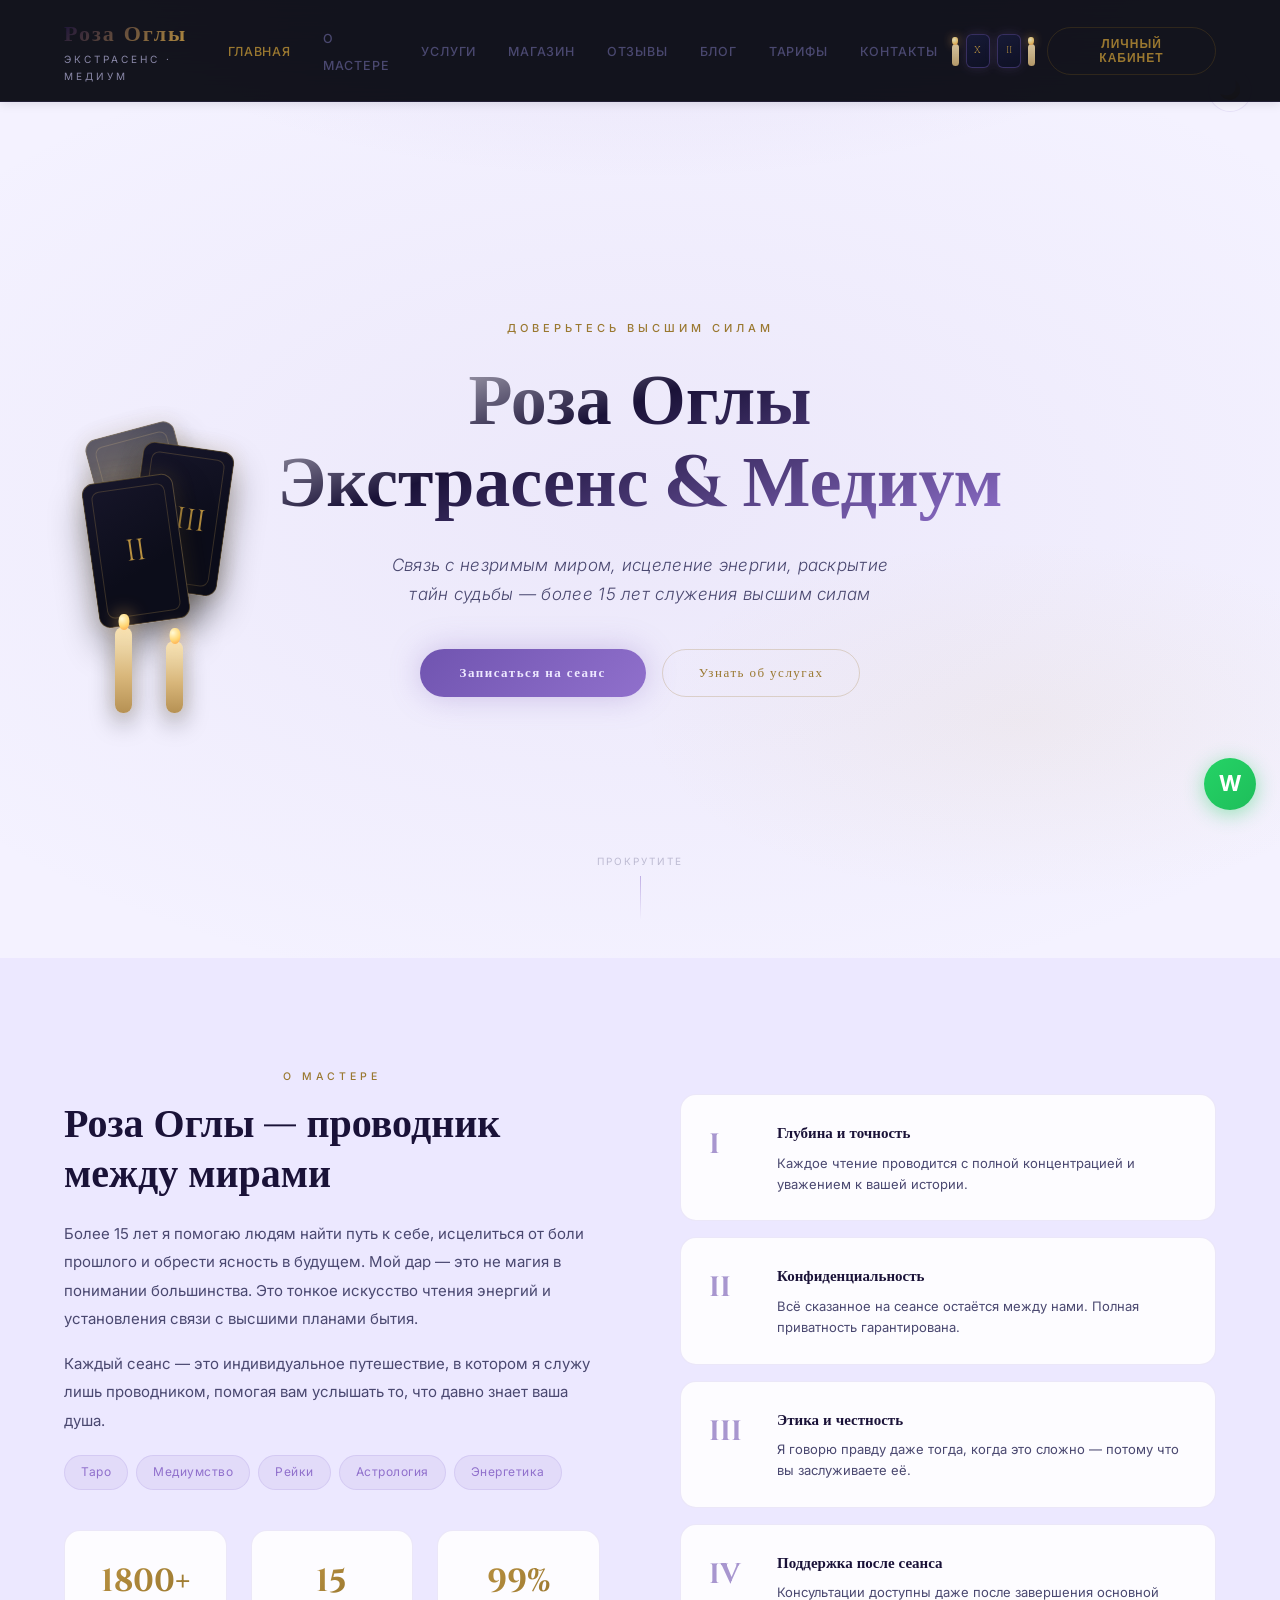
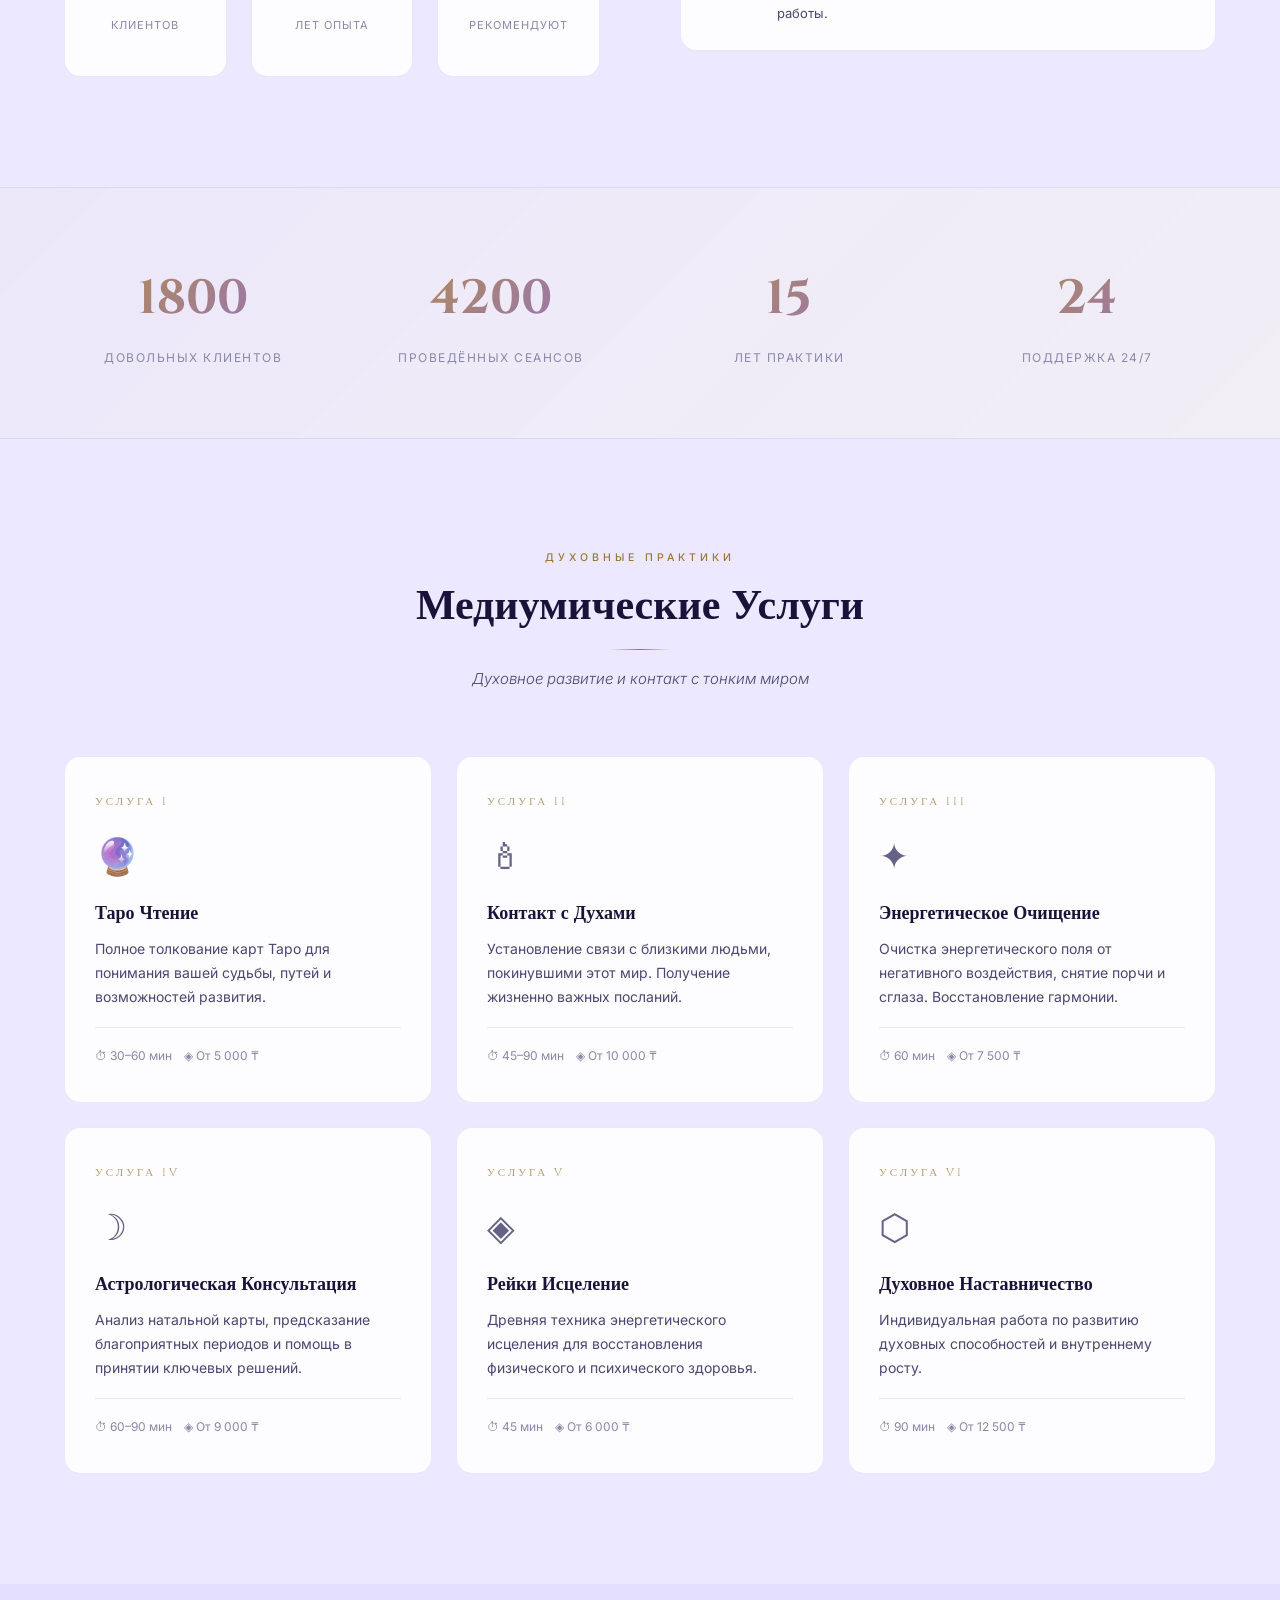
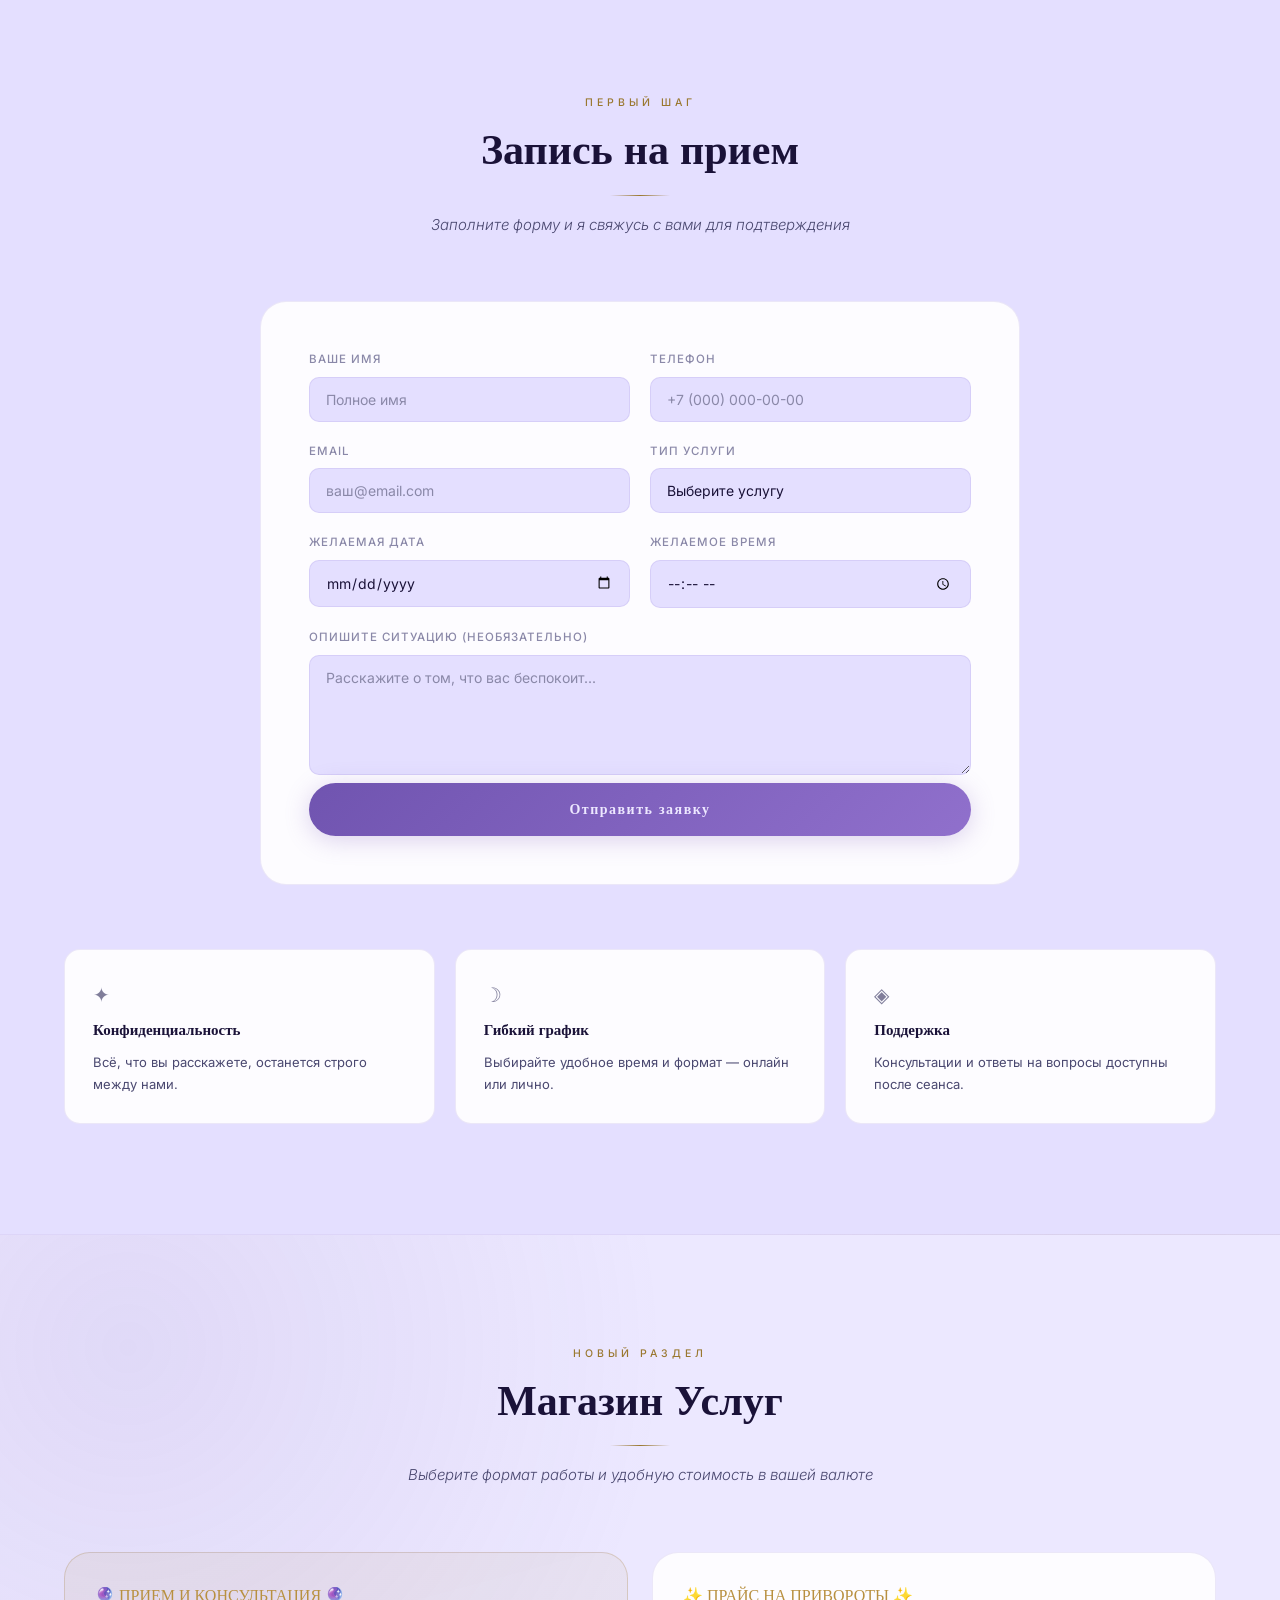
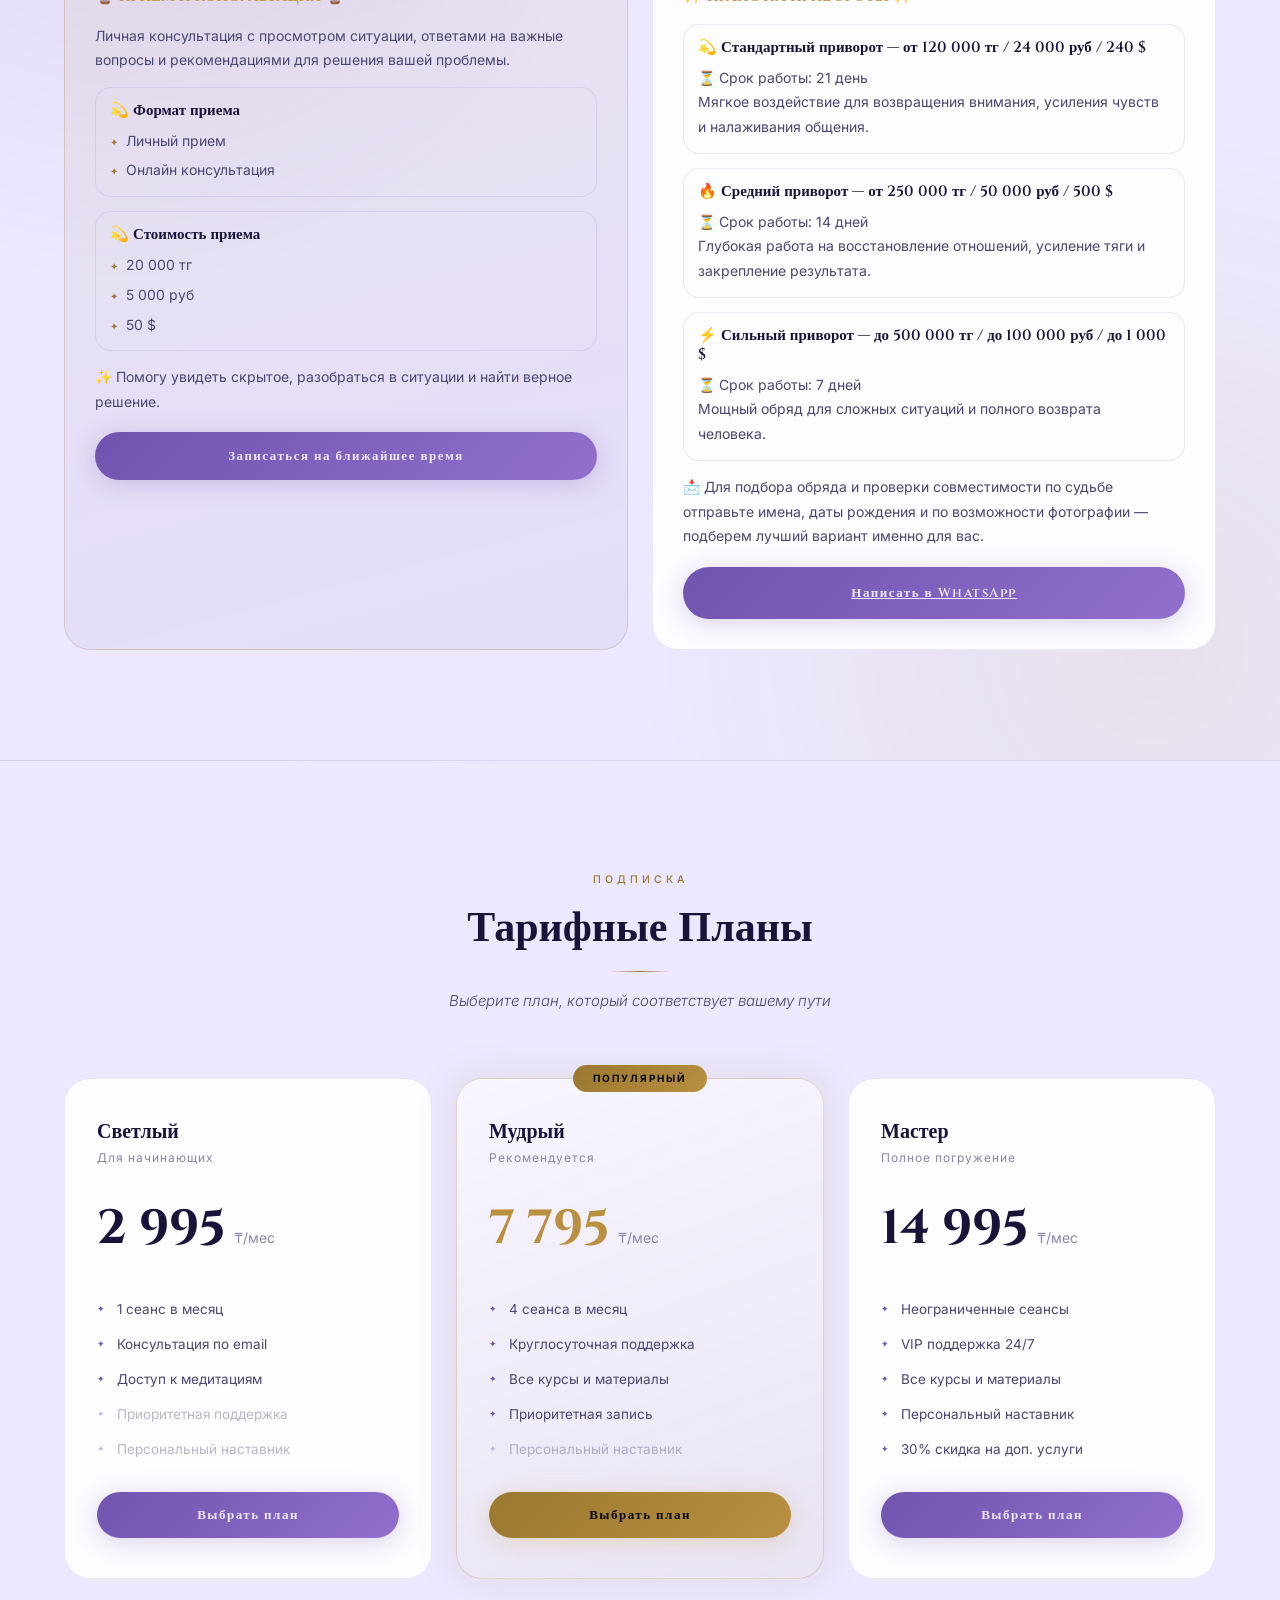
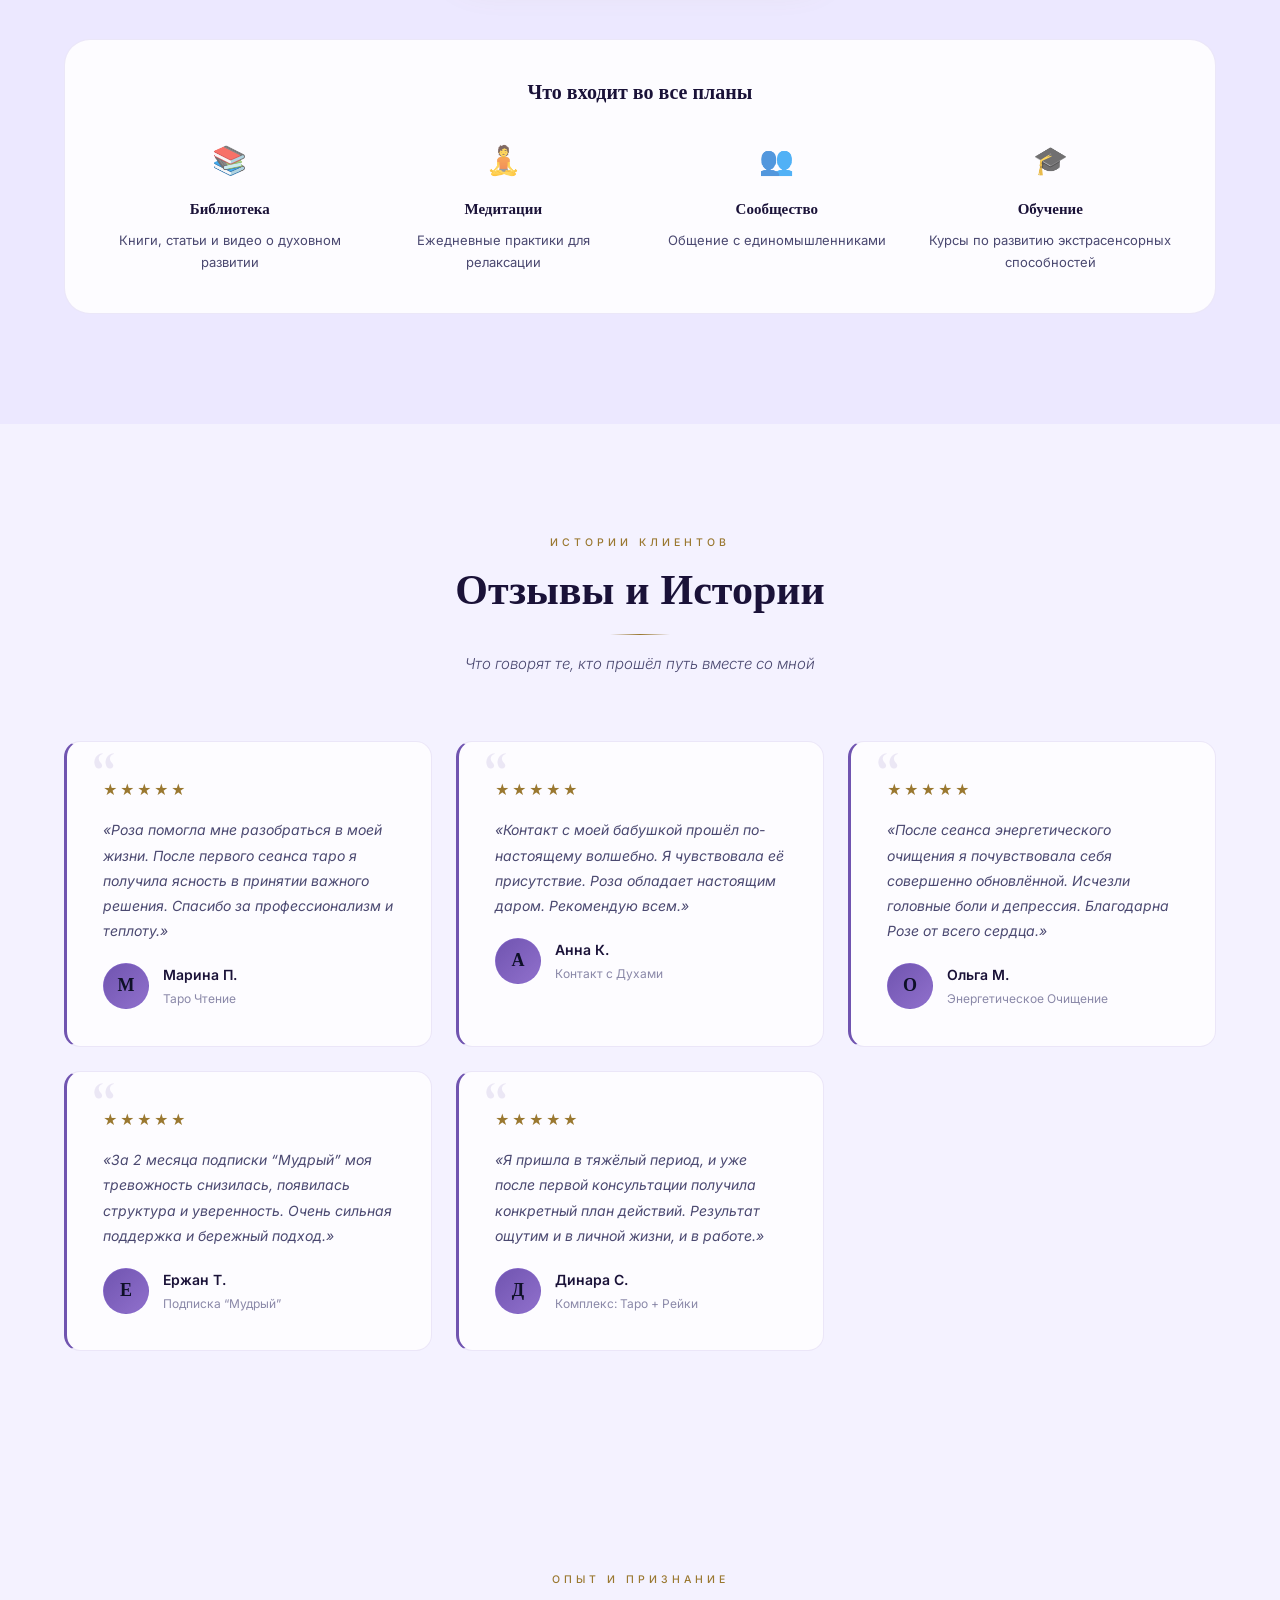
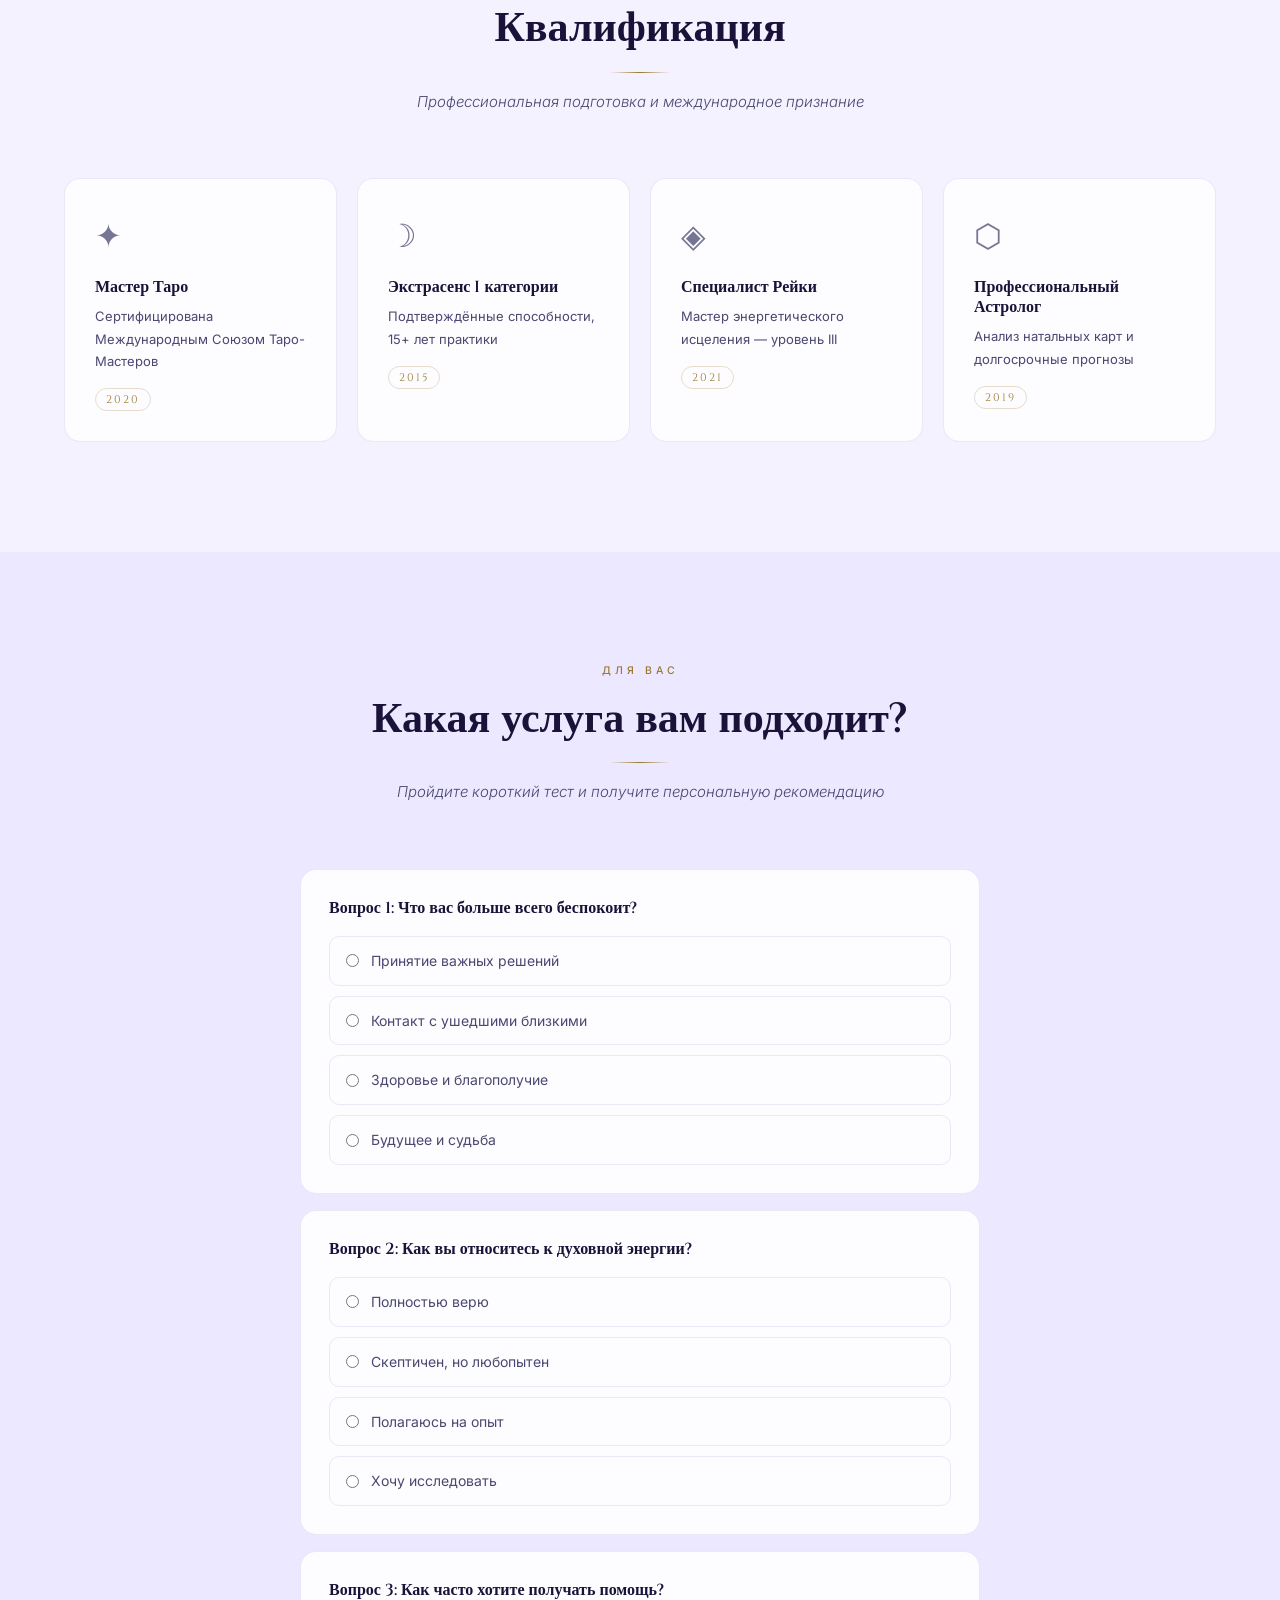
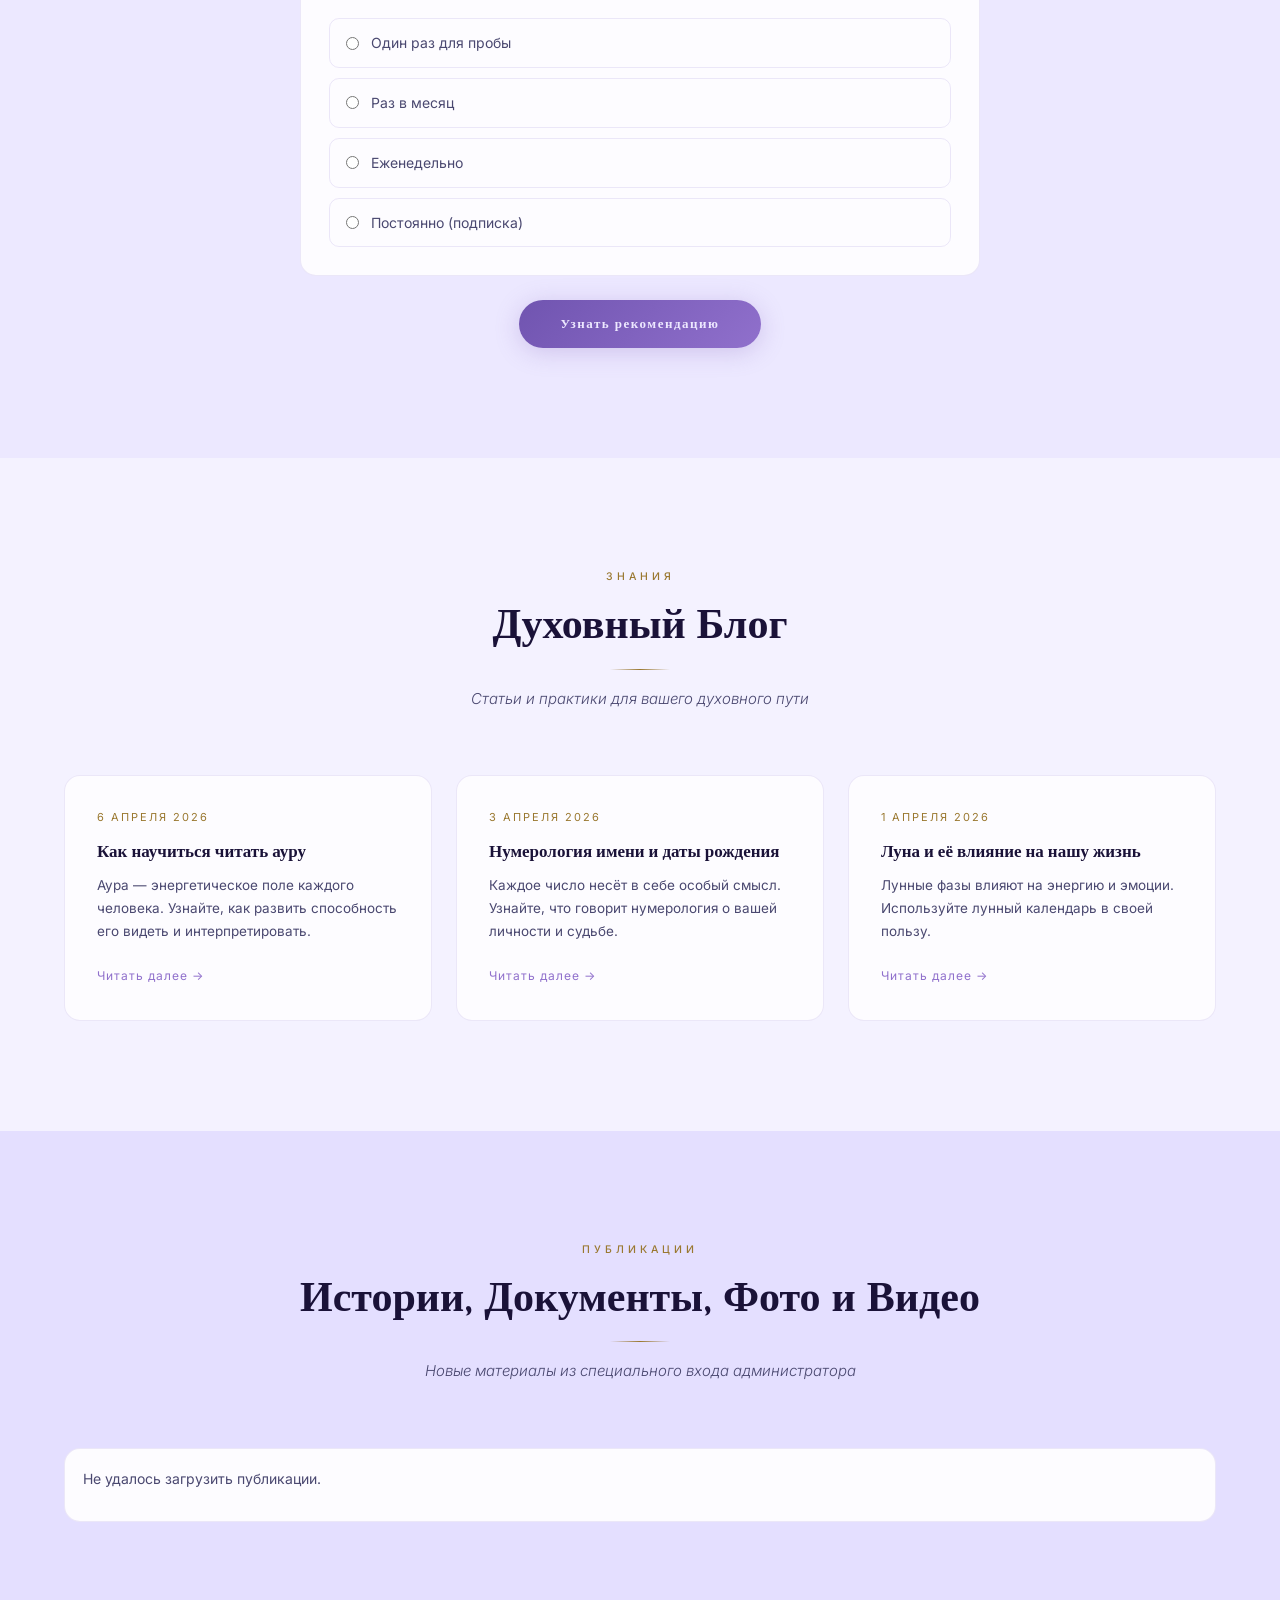
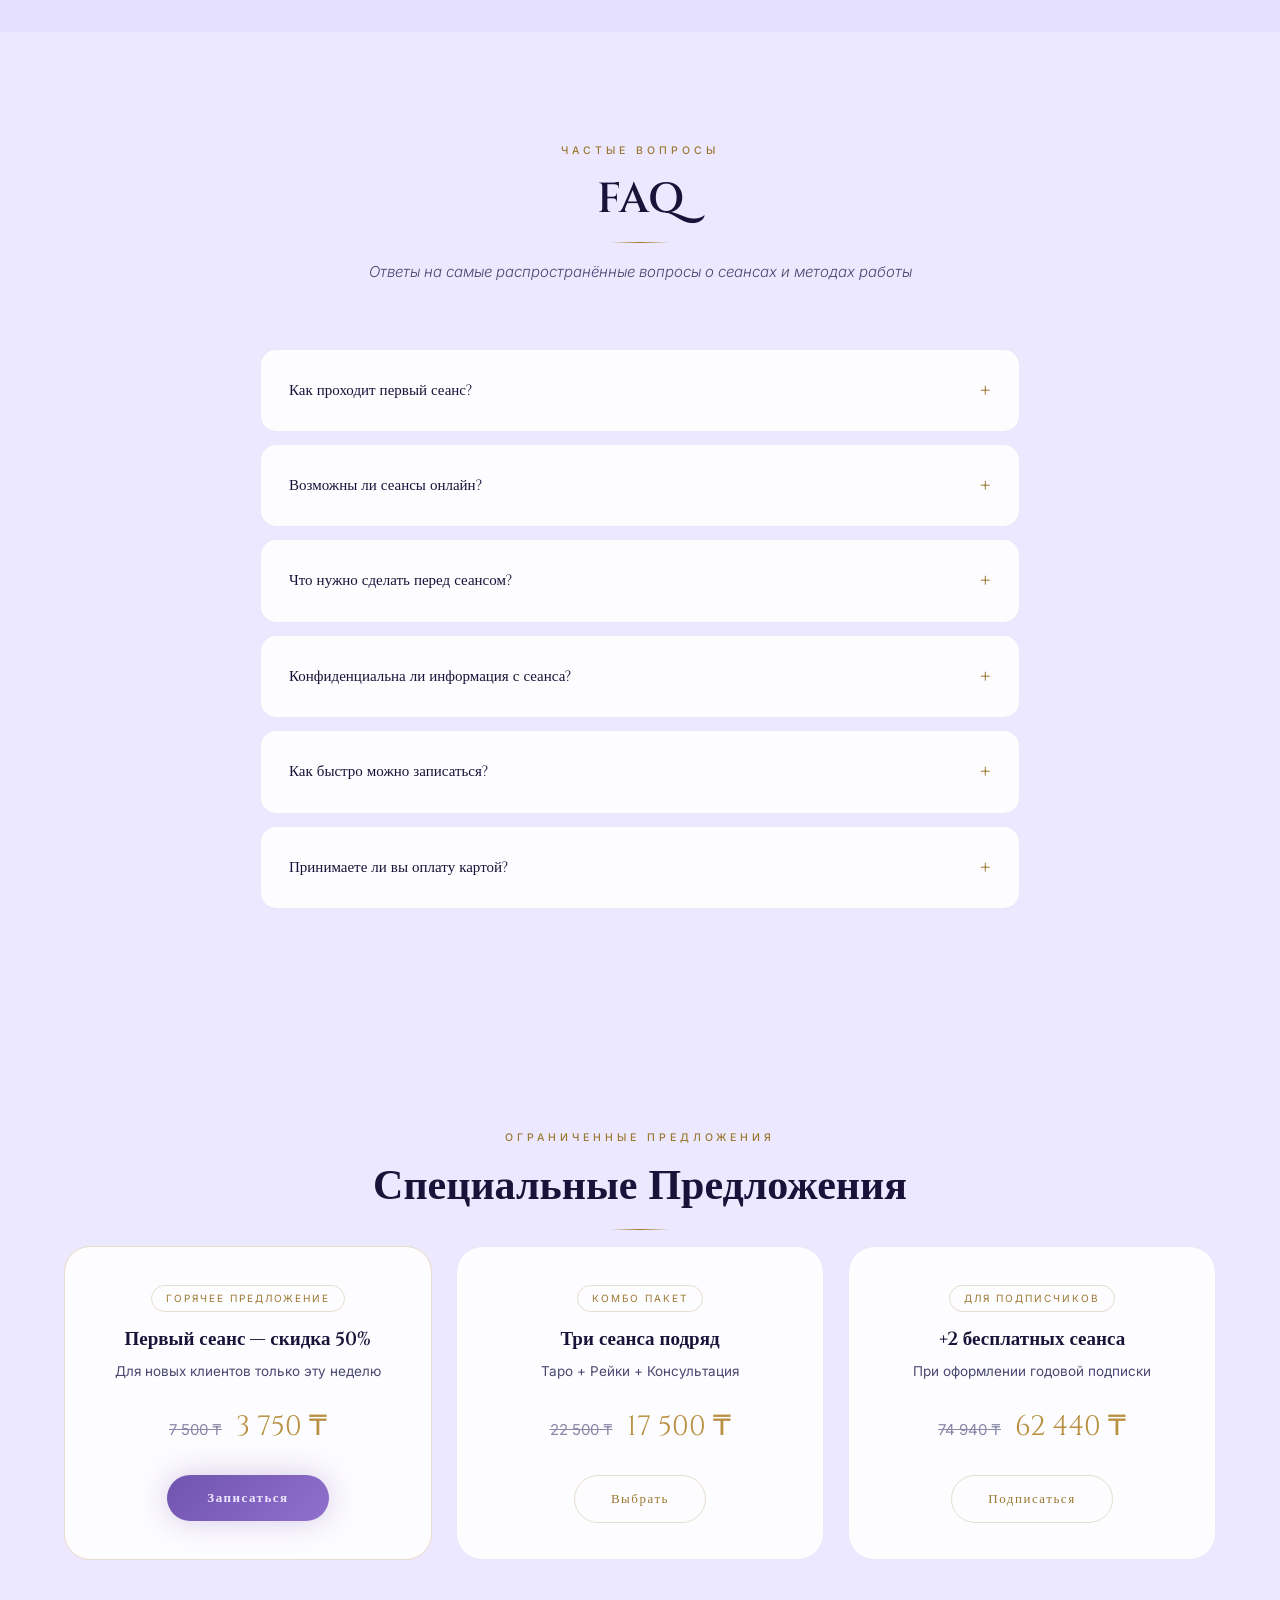
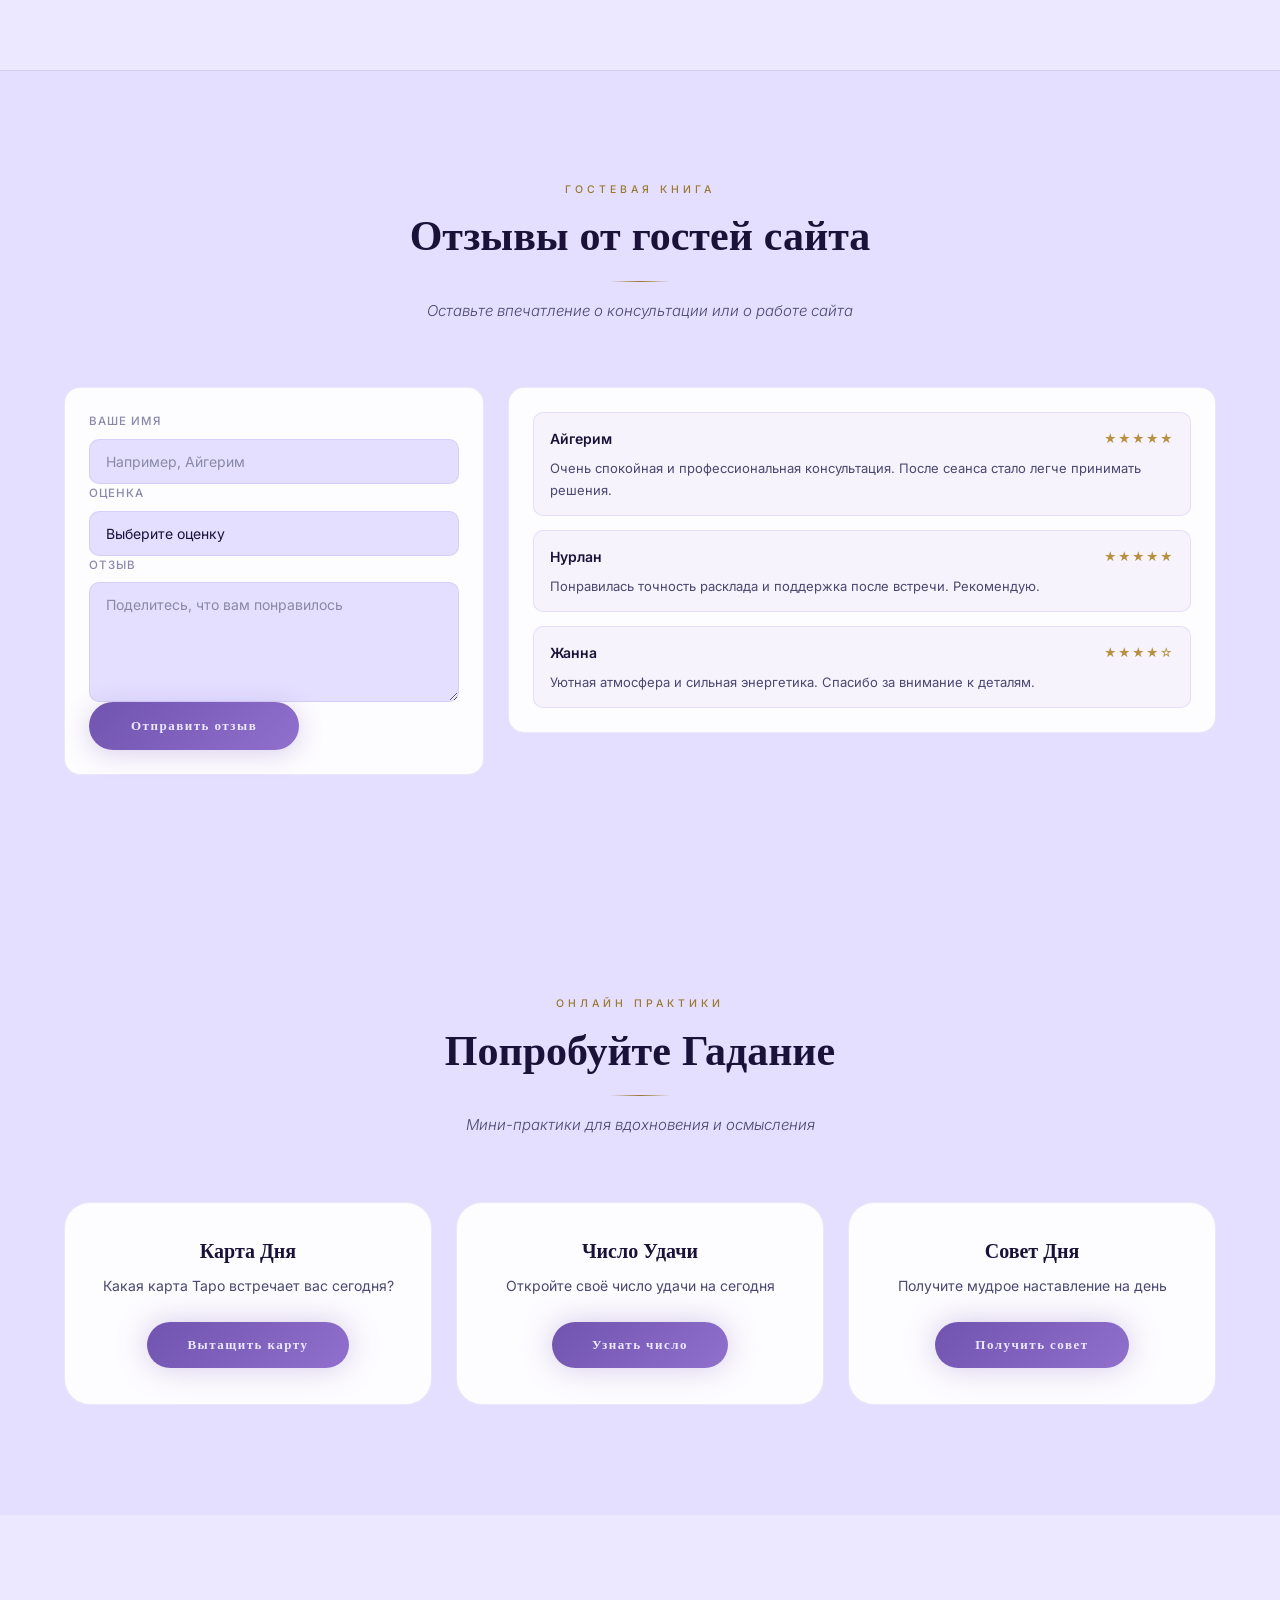
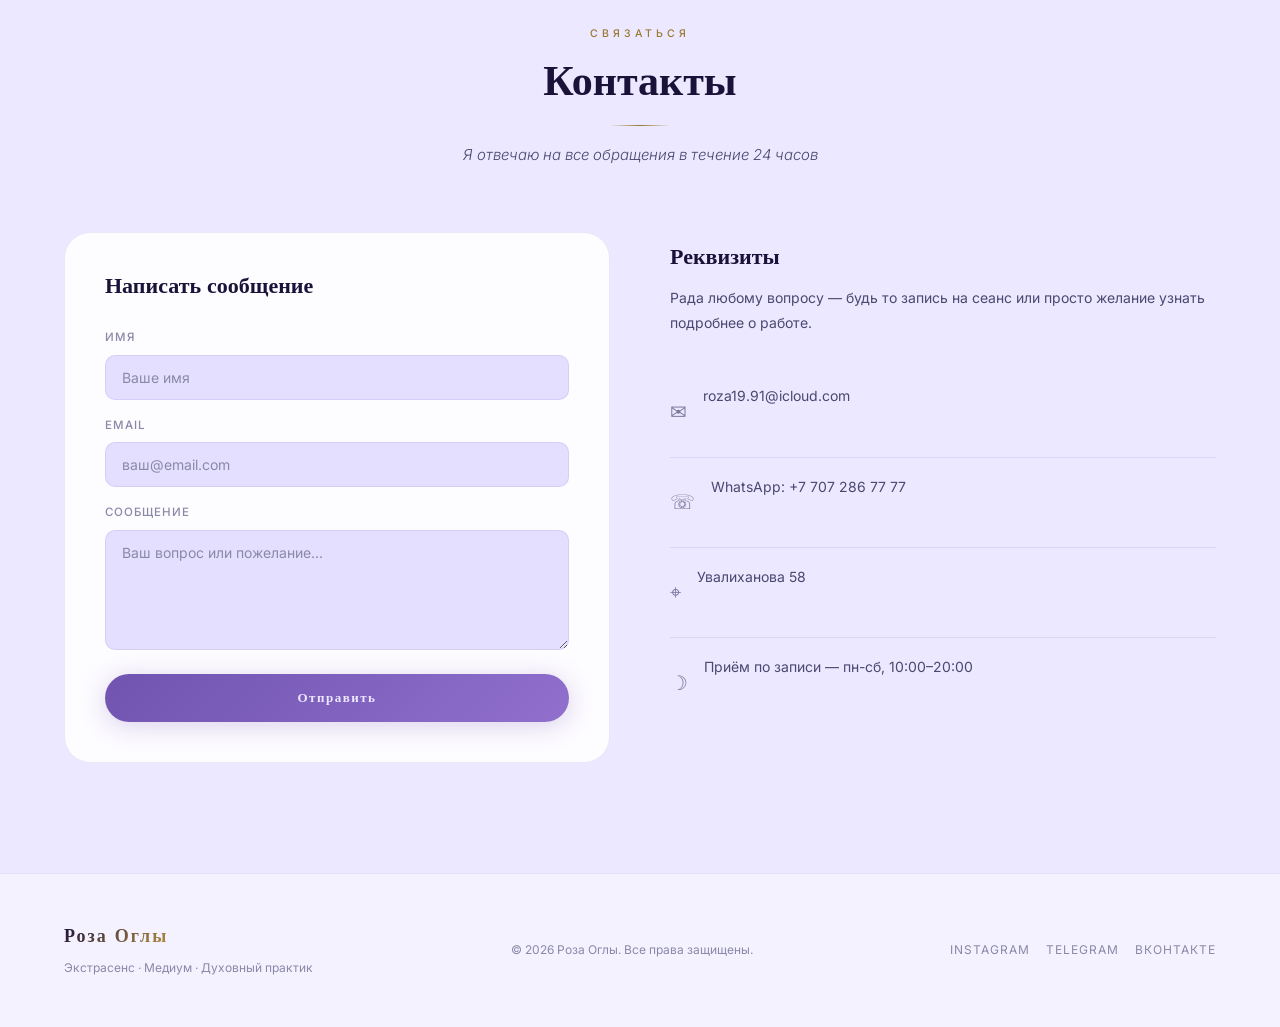
==== commit dbaa187e: "Add dedicated shop section with consultation and ritual pricing" ====
--- a/index.html
+++ b/index.html
@@ -33,13 +33,14 @@
     <nav class="navbar" id="navbar">
         <div class="container">
             <div class="logo" onclick="openAdminAccess()" title="Вход для администратора">
-                <span class="logo-text">Роза Оглы</span>
+                <span class="logo-text" onclick="openAdminAccess()" title="Вход для администратора">Роза Оглы</span>
                 <span class="logo-subtitle">Экстрасенс · Медиум</span>
             </div>
             <ul class="nav-links">
                 <li><a href="#home" class="nav-link">Главная</a></li>
                 <li><a href="#about" class="nav-link">О мастере</a></li>
                 <li><a href="#mediumship" class="nav-link">Услуги</a></li>
+                <li><a href="#shop" class="nav-link">Магазин</a></li>
                 <li><a href="#testimonials" class="nav-link">Отзывы</a></li>
                 <li><a href="#blog" class="nav-link">Блог</a></li>
                 <li><a href="#pricing" class="nav-link">Тарифы</a></li>
@@ -294,6 +295,7 @@
                         <input type="time" required>
                     </div>
                 </div>
+                <div class="slot-hints" id="mainBookingSlots"></div>
                 <div class="form-group full">
                     <label>Опишите ситуацию (необязательно)</label>
                     <textarea placeholder="Расскажите о том, что вас беспокоит..." rows="4"></textarea>
@@ -317,6 +319,71 @@
                     <h3>Поддержка</h3>
                     <p>Консультации и ответы на вопросы доступны после сеанса.</p>
                 </div>
+            </div>
+        </div>
+    </section>
+
+    <!-- Магазин -->
+    <section id="shop" class="shop">
+        <div class="container">
+            <span class="section-label">Новый раздел</span>
+            <h2 class="section-title">Магазин Услуг</h2>
+            <p class="section-subtitle">Выберите формат работы и удобную стоимость в вашей валюте</p>
+
+            <div class="shop-grid">
+                <article class="shop-card featured">
+                    <div class="shop-badge">🔮 ПРИЕМ И КОНСУЛЬТАЦИЯ 🔮</div>
+                    <p class="shop-desc">Личная консультация с просмотром ситуации, ответами на важные вопросы и рекомендациями для решения вашей проблемы.</p>
+
+                    <div class="shop-block">
+                        <h3>💫 Формат приема</h3>
+                        <ul>
+                            <li>Личный прием</li>
+                            <li>Онлайн консультация</li>
+                        </ul>
+                    </div>
+
+                    <div class="shop-block">
+                        <h3>💫 Стоимость приема</h3>
+                        <ul>
+                            <li>20 000 тг</li>
+                            <li>5 000 руб</li>
+                            <li>50 $</li>
+                        </ul>
+                    </div>
+
+                    <p class="shop-note">✨ Помогу увидеть скрытое, разобраться в ситуации и найти верное решение.</p>
+                    <div class="shop-actions">
+                        <button class="submit-btn" onclick="scrollToSection('#booking')">Записаться на ближайшее время</button>
+                    </div>
+                </article>
+
+                <article class="shop-card">
+                    <div class="shop-badge">✨ ПРАЙС НА ПРИВОРОТЫ ✨</div>
+
+                    <div class="spell-item">
+                        <h3>💫 Стандартный приворот — от 120 000 тг / 24 000 руб / 240 $</h3>
+                        <p>⏳ Срок работы: 21 день</p>
+                        <p>Мягкое воздействие для возвращения внимания, усиления чувств и налаживания общения.</p>
+                    </div>
+
+                    <div class="spell-item">
+                        <h3>🔥 Средний приворот — от 250 000 тг / 50 000 руб / 500 $</h3>
+                        <p>⏳ Срок работы: 14 дней</p>
+                        <p>Глубокая работа на восстановление отношений, усиление тяги и закрепление результата.</p>
+                    </div>
+
+                    <div class="spell-item">
+                        <h3>⚡ Сильный приворот — до 500 000 тг / до 100 000 руб / до 1 000 $</h3>
+                        <p>⏳ Срок работы: 7 дней</p>
+                        <p>Мощный обряд для сложных ситуаций и полного возврата человека.</p>
+                    </div>
+
+                    <p class="shop-note">📩 Для подбора обряда и проверки совместимости по судьбе отправьте имена, даты рождения и по возможности фотографии — подберем лучший вариант именно для вас.</p>
+                    <div class="shop-actions">
+                        <a class="cta-button" href="https://wa.me/77072867777?text=%D0%A5%D0%BE%D1%87%D1%83%20%D0%BF%D0%BE%D0%B4%D0%BE%D0%B1%D1%80%D0%B0%D1%82%D1%8C%20%D0%BE%D0%B1%D1%80%D1%8F%D0%B4%20%D0%B8%20%D0%BF%D1%80%D0%BE%D0%B2%D0%B5%D1%80%D0%BA%D1%83%20%D1%81%D0%BE%D0%B2%D0%BC%D0%B5%D1%81%D1%82%D0%B8%D0%BC%D0%BE%D1%81%D1%82%D0%B8" target="_blank" rel="noopener">Написать в WhatsApp</a>
+                    </div>
+                </article>
             </div>
         </div>
     </section>
--- a/styles_dark.css
+++ b/styles_dark.css
@@ -627,6 +627,110 @@
 .info-card h3 { font-family: 'Cinzel', serif; font-size: 15px; color: var(--t1); }
 .info-card p { font-size: 13px; color: var(--t2); }
 
+/* ─── МАГАЗИН ───────────────────────────────────── */
+.shop {
+    background:
+        radial-gradient(circle at 10% 10%, rgba(138,109,192,0.12), transparent 35%),
+        radial-gradient(circle at 90% 90%, rgba(196,162,74,0.10), transparent 35%),
+        var(--bg2);
+    border-top: 1px solid var(--br);
+    border-bottom: 1px solid var(--br);
+}
+
+.shop-grid {
+    display: grid;
+    grid-template-columns: repeat(auto-fit, minmax(300px, 1fr));
+    gap: 24px;
+}
+
+.shop-card {
+    background: var(--card);
+    border: 1px solid var(--br);
+    border-radius: var(--r3);
+    padding: 30px;
+    display: flex;
+    flex-direction: column;
+    gap: 14px;
+}
+
+.shop-card.featured {
+    border-color: var(--br-g);
+    background: linear-gradient(165deg, rgba(196,162,74,0.09), rgba(138,109,192,0.08));
+}
+
+.shop-badge {
+    font-family: 'Cinzel', serif;
+    color: var(--gold-l);
+    font-size: 16px;
+}
+
+.shop-desc,
+.shop-note,
+.spell-item p {
+    font-size: 14px;
+    color: var(--t2);
+    line-height: 1.75;
+}
+
+.shop-block {
+    border: 1px solid var(--br);
+    border-radius: var(--r2);
+    padding: 14px;
+    background: rgba(255,255,255,0.01);
+}
+
+.shop-block h3,
+.spell-item h3 {
+    font-size: 15px;
+    color: var(--t1);
+    margin-bottom: 8px;
+}
+
+.shop-block ul {
+    list-style: none;
+    display: flex;
+    flex-direction: column;
+    gap: 6px;
+    padding: 0;
+    margin: 0;
+}
+
+.shop-block li {
+    color: var(--t2);
+    font-size: 14px;
+    padding-left: 16px;
+    position: relative;
+}
+
+.shop-block li::before {
+    content: '✦';
+    position: absolute;
+    left: 0;
+    color: var(--gold);
+    font-size: 10px;
+    top: 5px;
+}
+
+.spell-item {
+    padding: 14px;
+    border: 1px solid var(--br);
+    border-radius: var(--r2);
+    background: rgba(255,255,255,0.01);
+}
+
+.shop-actions {
+    display: flex;
+    flex-wrap: wrap;
+    gap: 10px;
+    margin-top: 4px;
+}
+
+.shop-actions .submit-btn,
+.shop-actions .cta-button {
+    width: 100%;
+    text-align: center;
+}
+
 /* ─── ЦЕНЫ ───────────────────────────────────────── */
 .pricing { background: var(--bg2); }
 .pricing-grid { display: grid; grid-template-columns: repeat(auto-fit, minmax(290px, 1fr)); gap: 24px; margin-bottom: 60px; }
@@ -978,6 +1082,27 @@
 .remember-forgot { display: flex; align-items: center; justify-content: space-between; margin: 16px 0; }
 .checkbox { display: flex; align-items: center; gap: 8px; font-size: 13px; color: var(--t2); cursor: pointer; }
 .checkbox input { accent-color: var(--purple); }
+.slot-hints { margin: 6px 0 12px; }
+.slot-hint-title { font-size: 12px; color: var(--t2); margin-bottom: 8px; }
+.slot-chip-row { display: flex; flex-wrap: wrap; gap: 8px; }
+.slot-chip {
+    border: 1px solid var(--br);
+    background: rgba(255, 255, 255, 0.02);
+    color: var(--t1);
+    border-radius: 999px;
+    padding: 7px 10px;
+    font-size: 12px;
+    cursor: pointer;
+    transition: var(--tr);
+}
+.slot-chip:hover { border-color: var(--gold); color: var(--gold); }
+.slot-hint-empty {
+    border: 1px dashed var(--br);
+    border-radius: 10px;
+    padding: 8px 10px;
+    font-size: 12px;
+    color: var(--t2);
+}
 .forgot-password { font-size: 13px; color: var(--purple-l); text-decoration: none; }
 .forgot-password:hover { color: var(--gold); }
 .login-submit { width: 100%; margin-top: 4px; font-size: 14px; padding: 15px; }
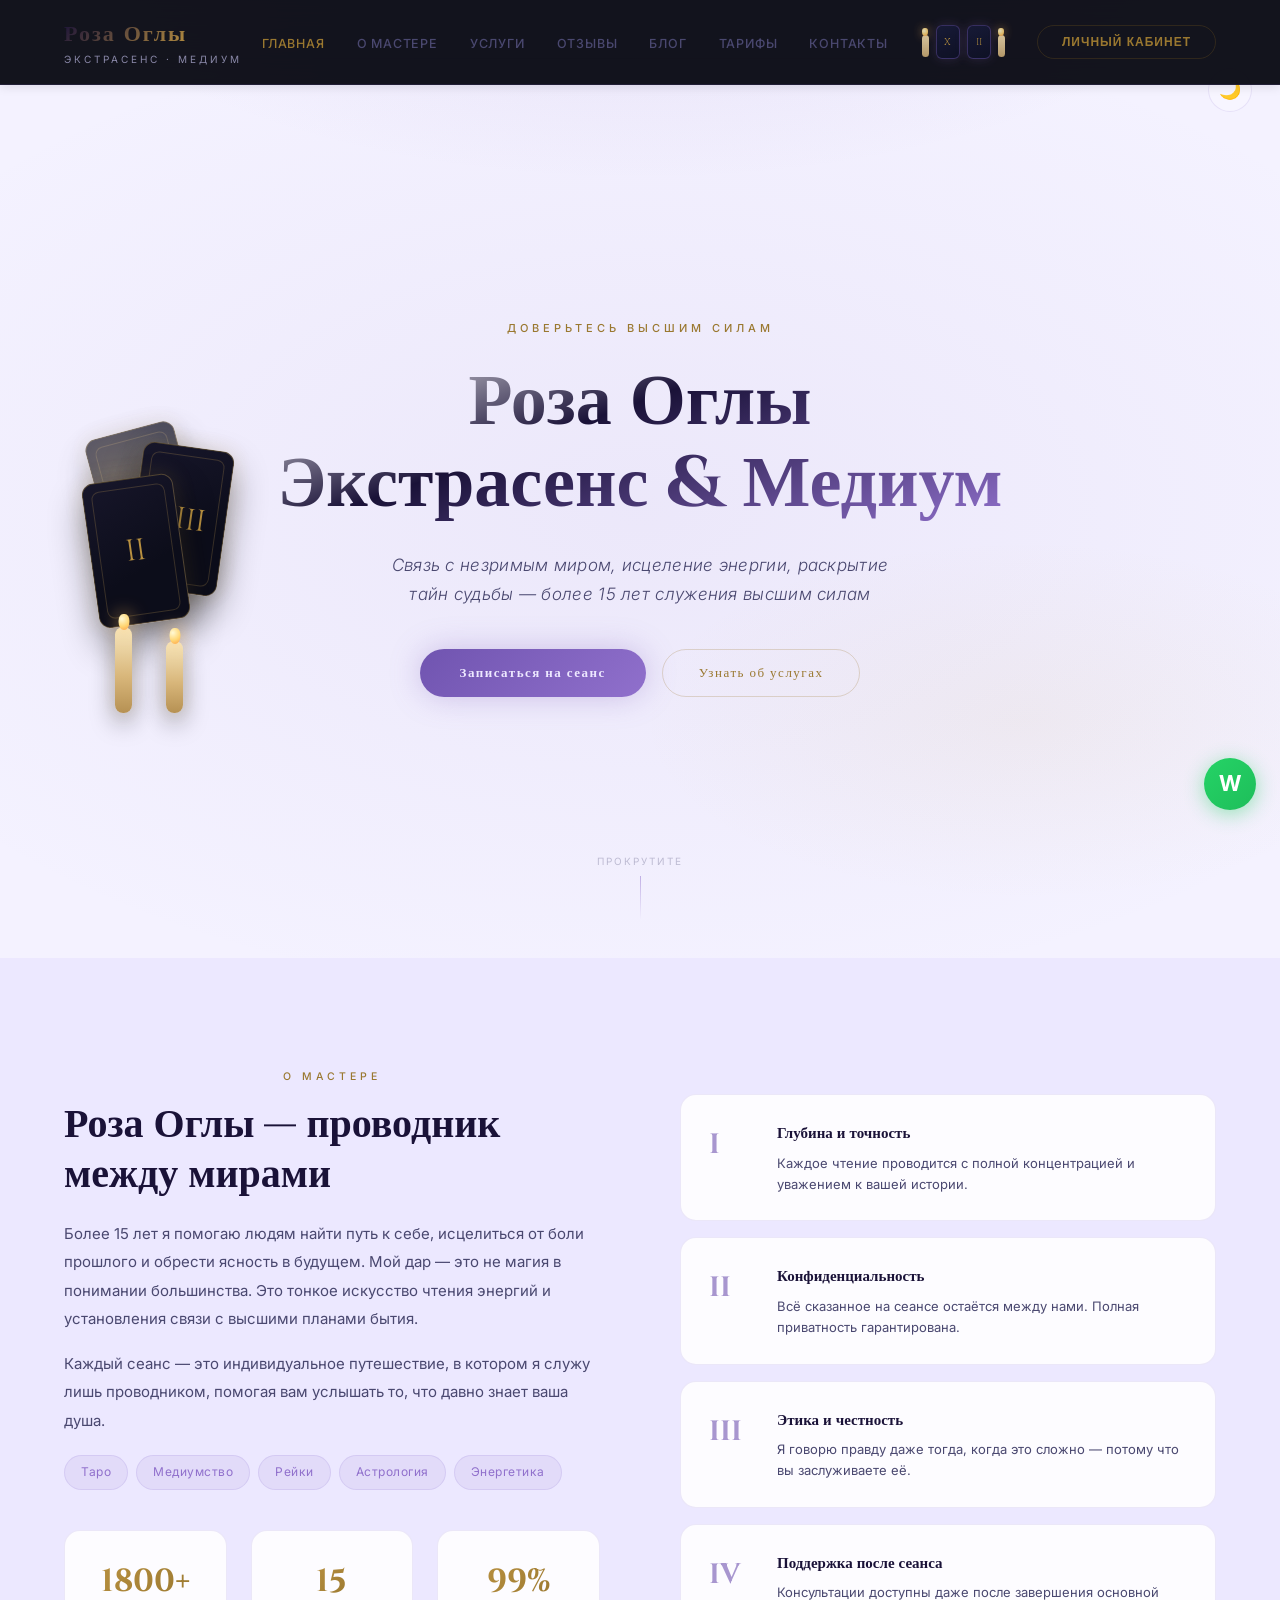
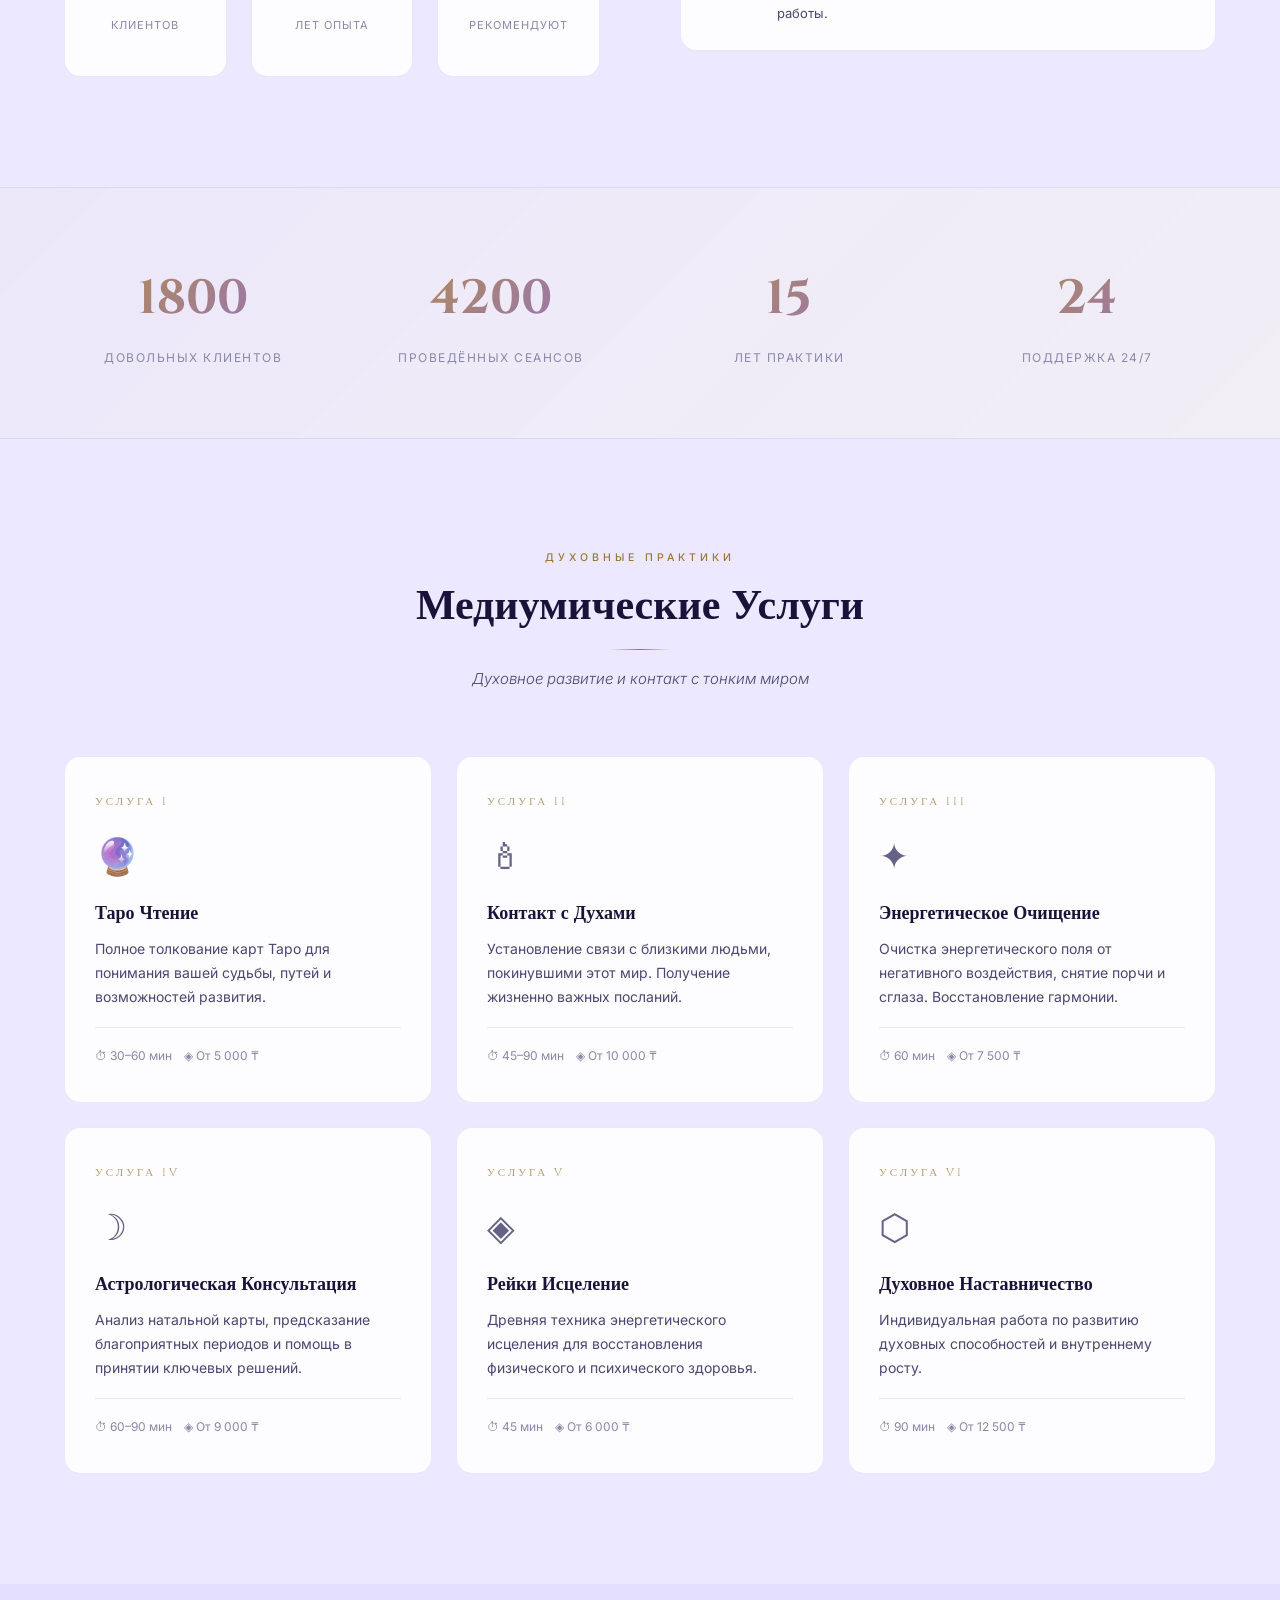
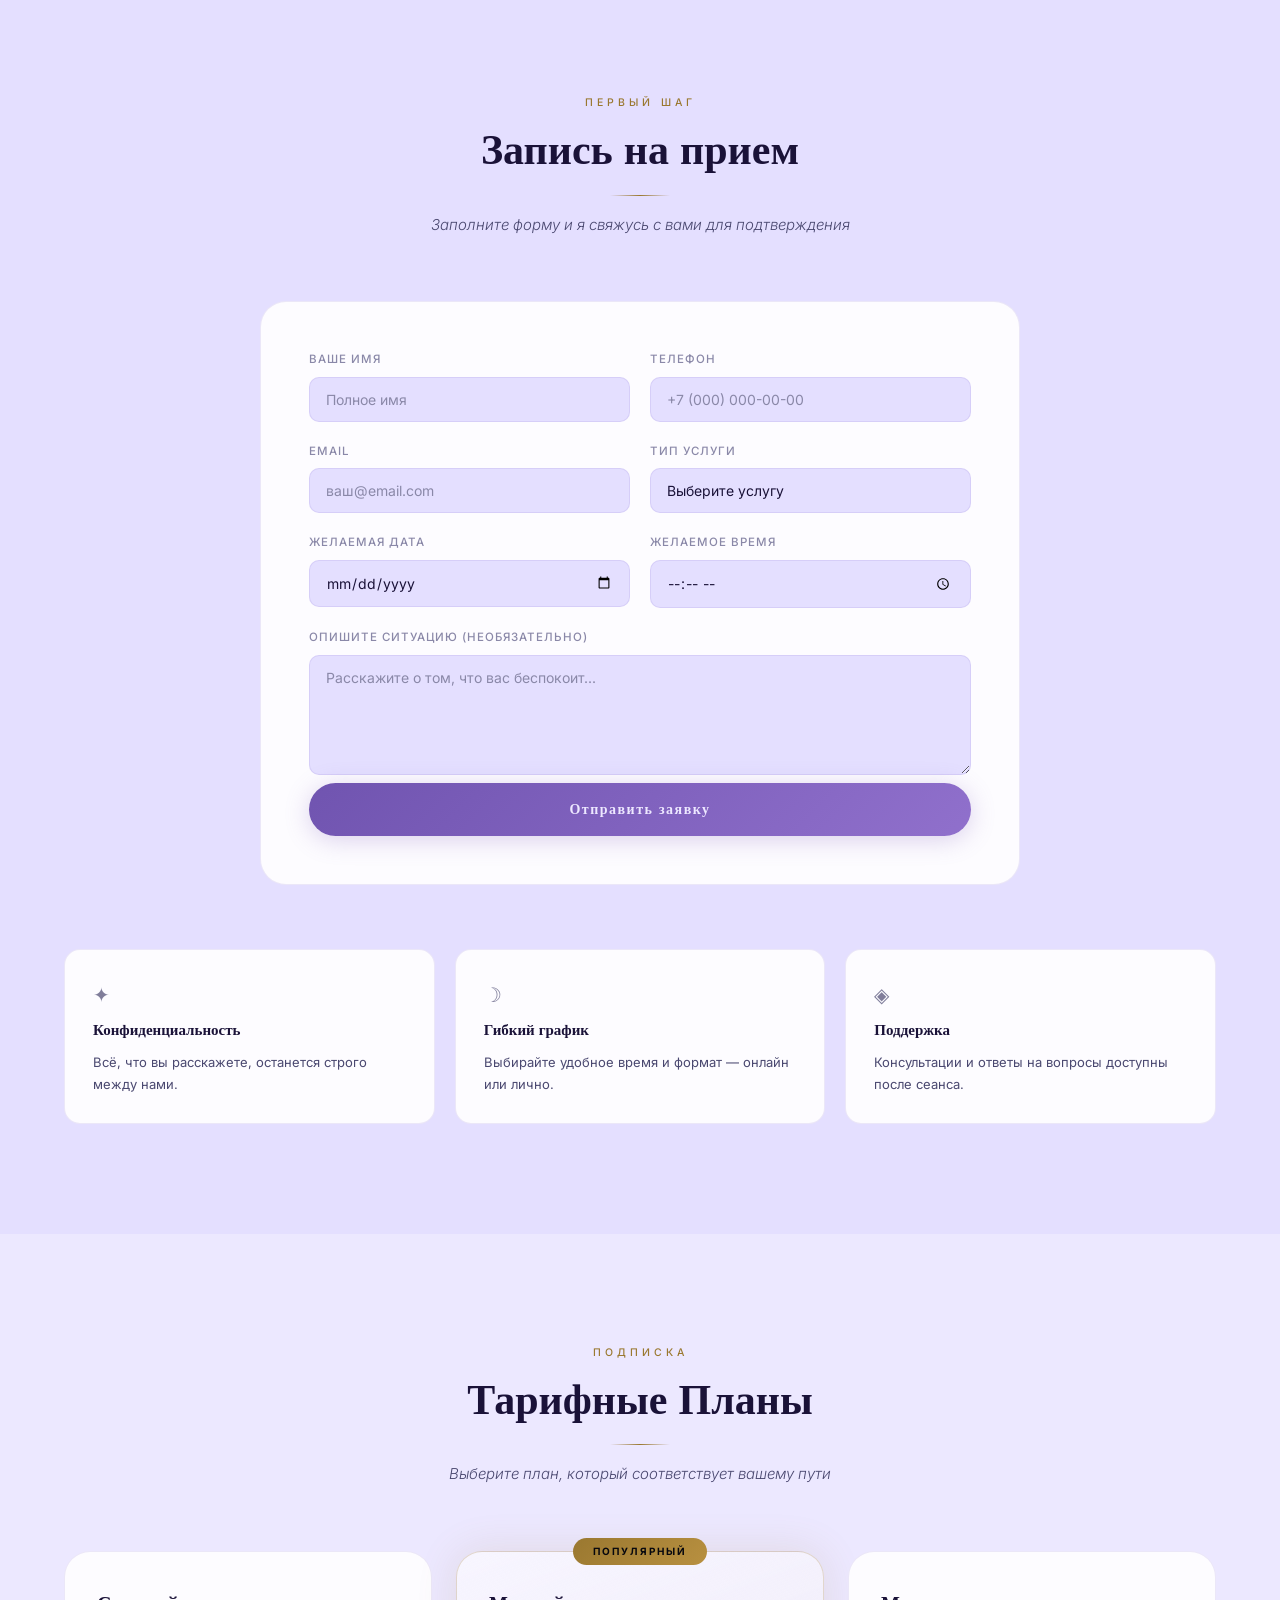
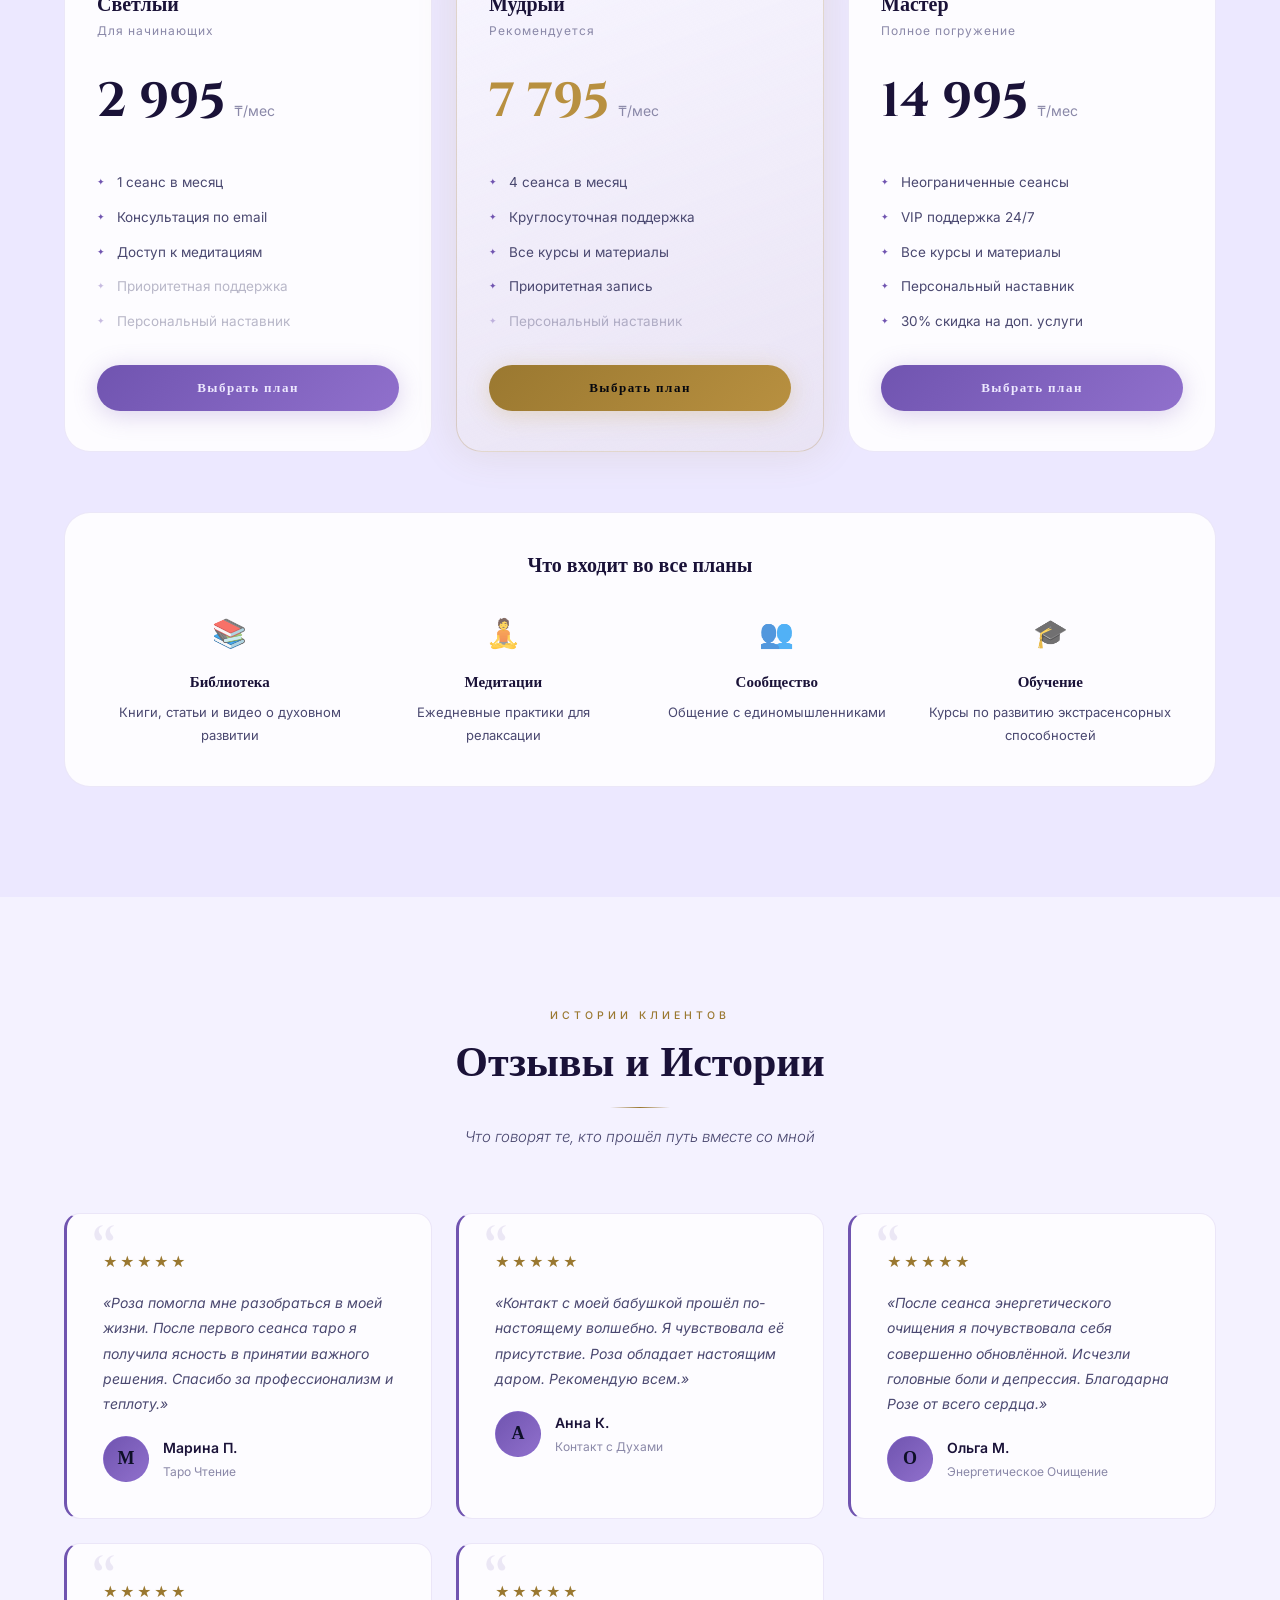
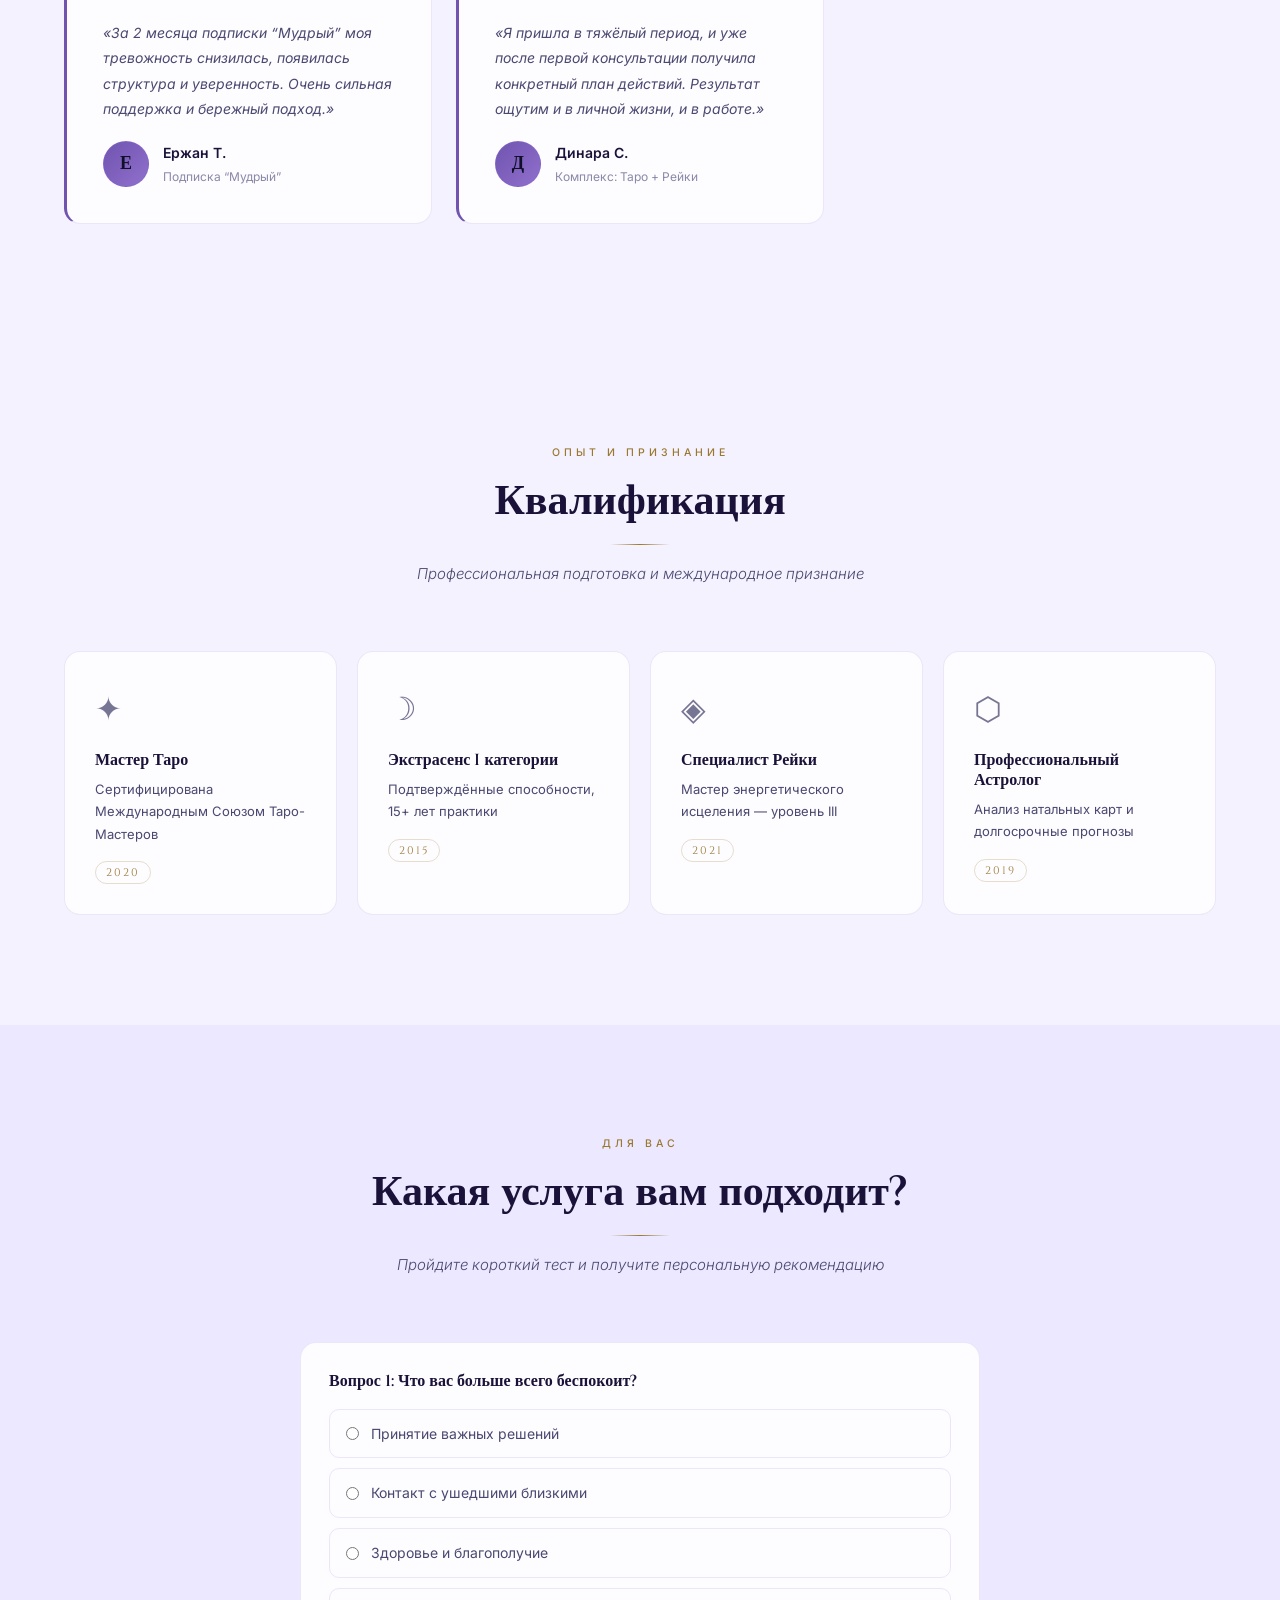
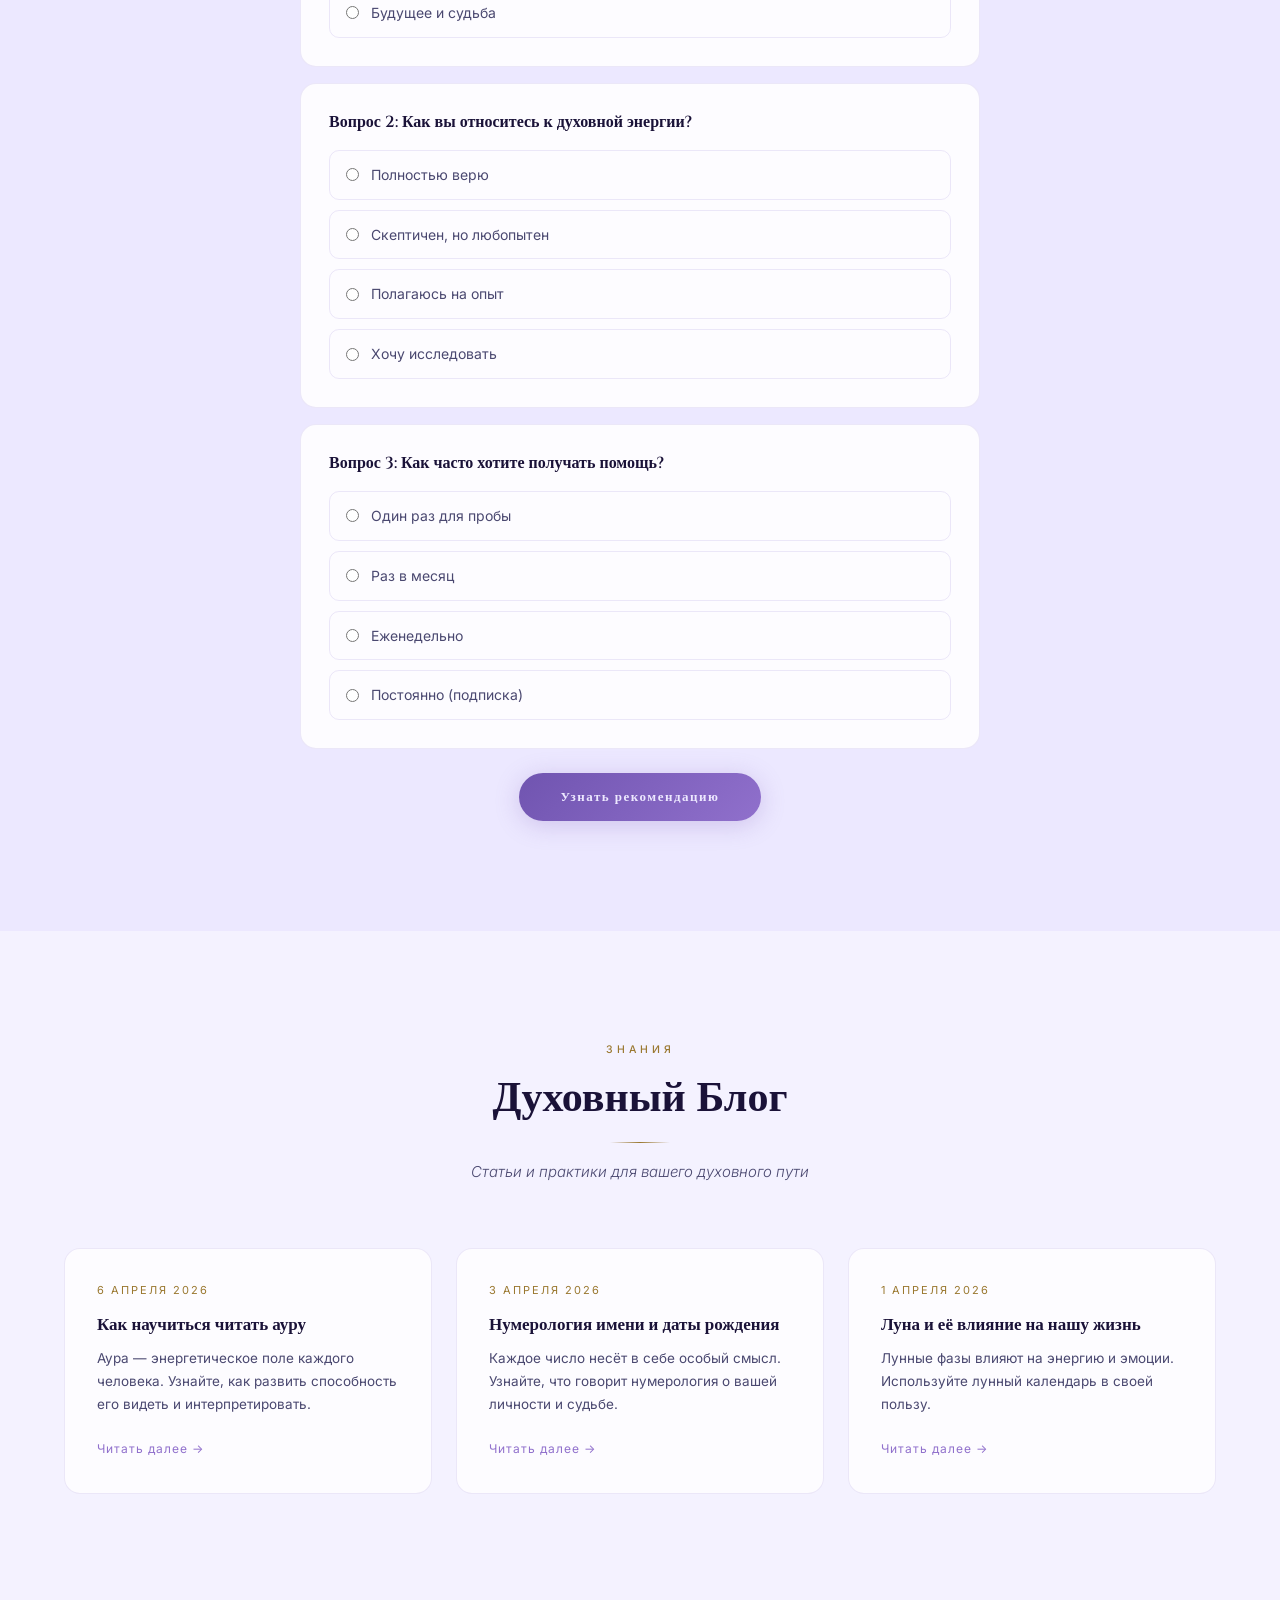
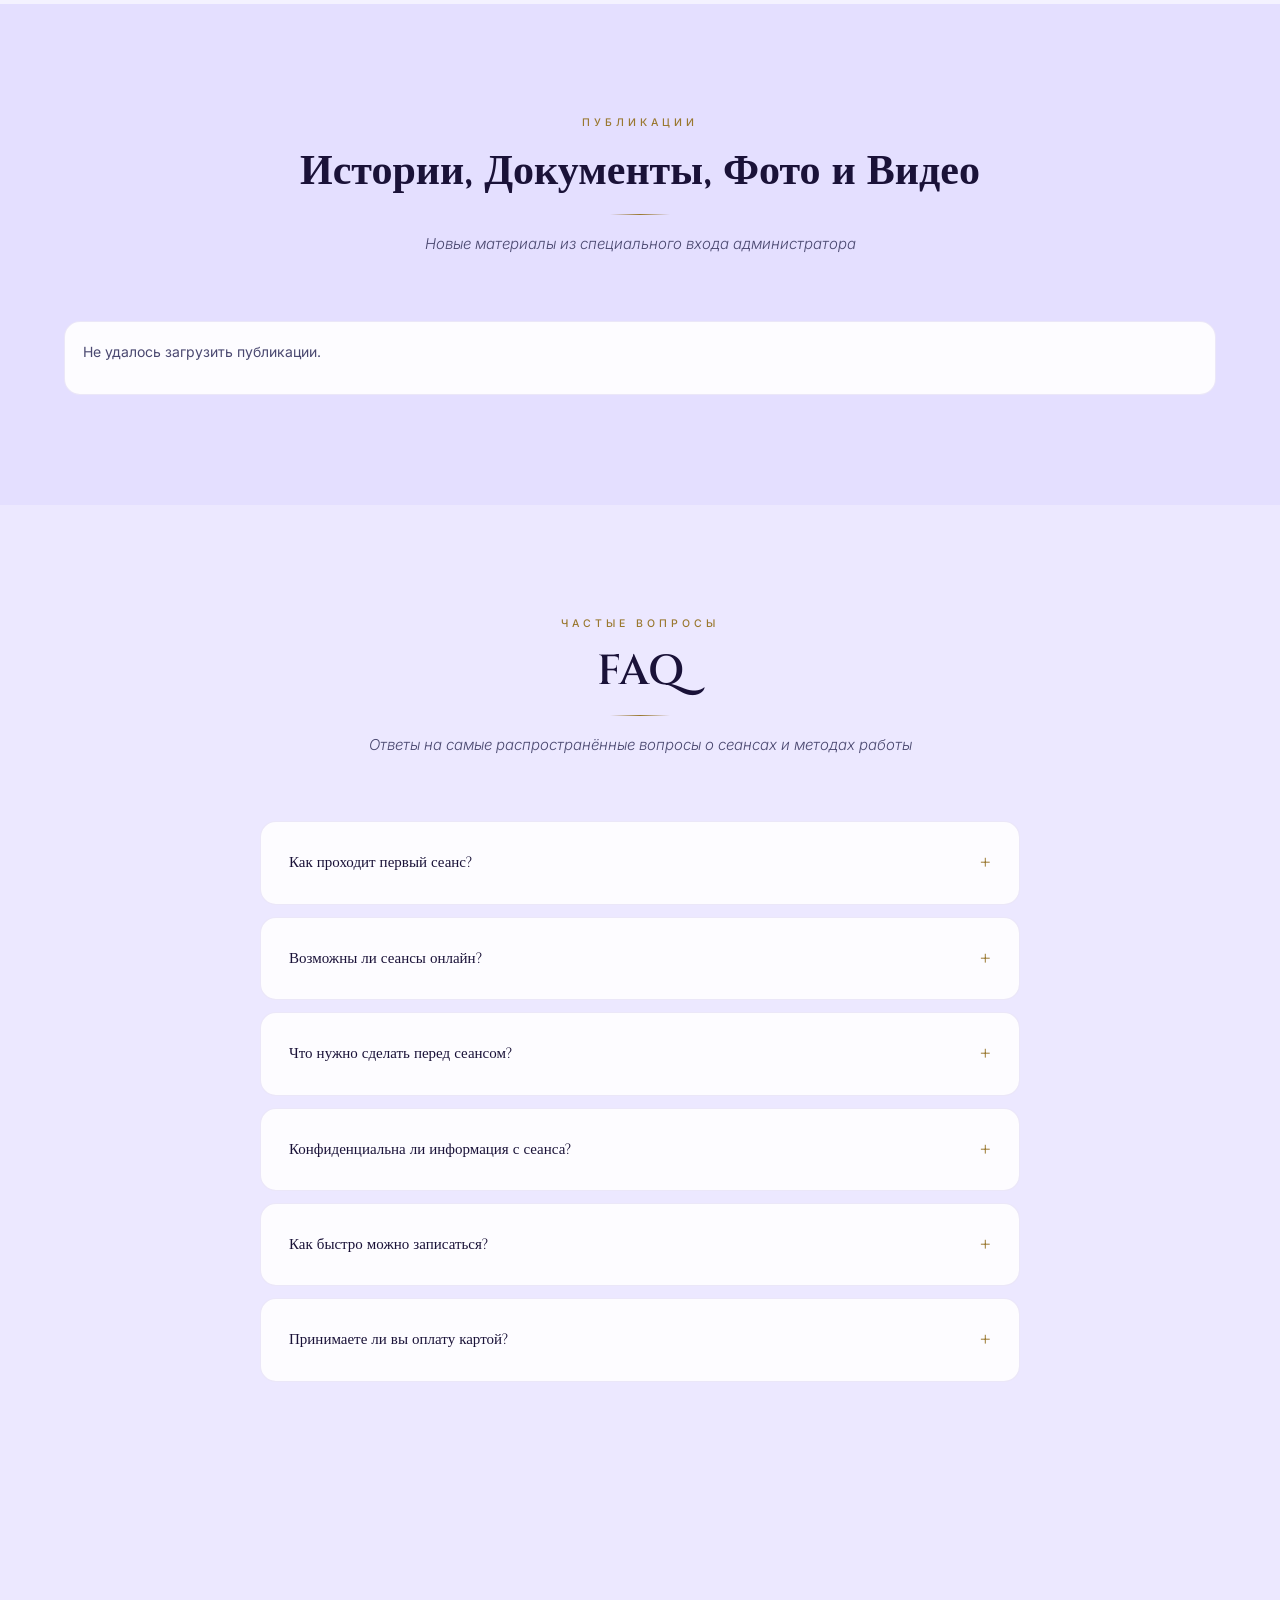
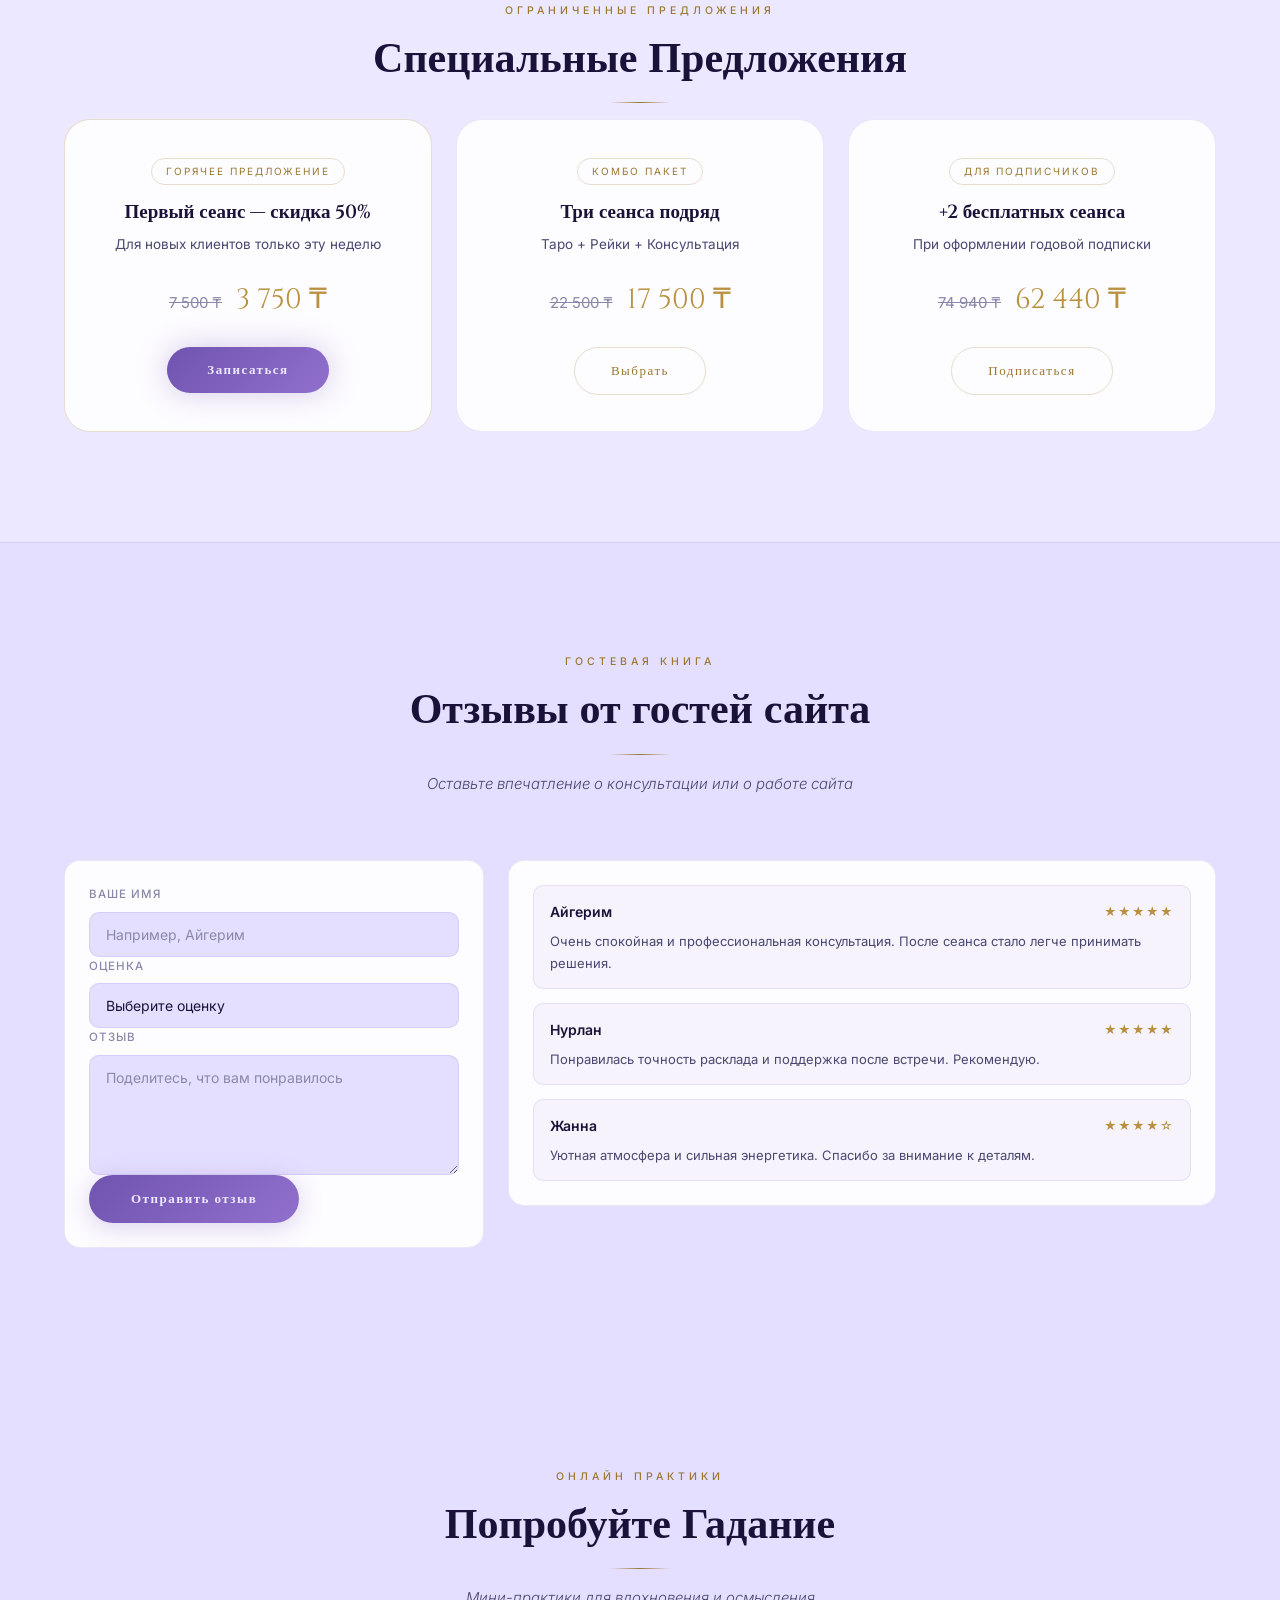
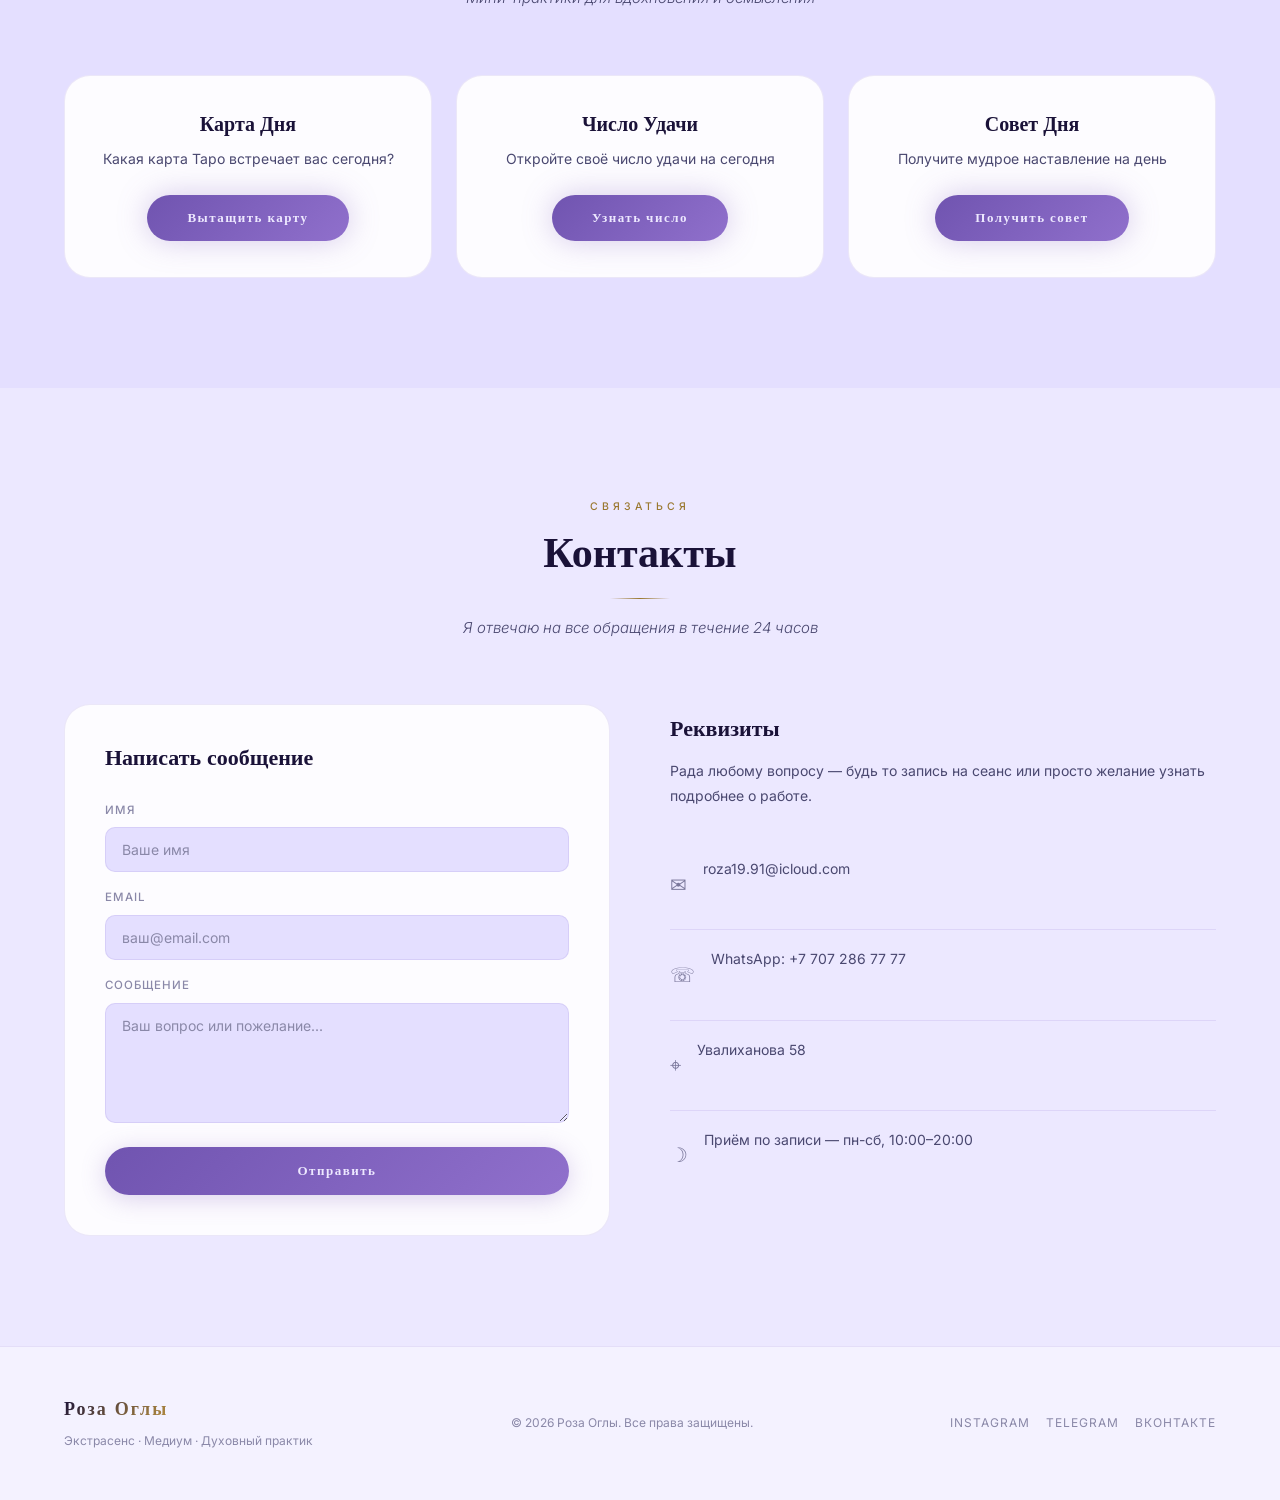
==== commit 83acff2b: "Remove shop section from main site" ====
--- a/index.html
+++ b/index.html
@@ -40,7 +40,6 @@
                 <li><a href="#home" class="nav-link">Главная</a></li>
                 <li><a href="#about" class="nav-link">О мастере</a></li>
                 <li><a href="#mediumship" class="nav-link">Услуги</a></li>
-                <li><a href="#shop" class="nav-link">Магазин</a></li>
                 <li><a href="#testimonials" class="nav-link">Отзывы</a></li>
                 <li><a href="#blog" class="nav-link">Блог</a></li>
                 <li><a href="#pricing" class="nav-link">Тарифы</a></li>
@@ -323,71 +322,6 @@
         </div>
     </section>
 
-    <!-- Магазин -->
-    <section id="shop" class="shop">
-        <div class="container">
-            <span class="section-label">Новый раздел</span>
-            <h2 class="section-title">Магазин Услуг</h2>
-            <p class="section-subtitle">Выберите формат работы и удобную стоимость в вашей валюте</p>
-
-            <div class="shop-grid">
-                <article class="shop-card featured">
-                    <div class="shop-badge">🔮 ПРИЕМ И КОНСУЛЬТАЦИЯ 🔮</div>
-                    <p class="shop-desc">Личная консультация с просмотром ситуации, ответами на важные вопросы и рекомендациями для решения вашей проблемы.</p>
-
-                    <div class="shop-block">
-                        <h3>💫 Формат приема</h3>
-                        <ul>
-                            <li>Личный прием</li>
-                            <li>Онлайн консультация</li>
-                        </ul>
-                    </div>
-
-                    <div class="shop-block">
-                        <h3>💫 Стоимость приема</h3>
-                        <ul>
-                            <li>20 000 тг</li>
-                            <li>5 000 руб</li>
-                            <li>50 $</li>
-                        </ul>
-                    </div>
-
-                    <p class="shop-note">✨ Помогу увидеть скрытое, разобраться в ситуации и найти верное решение.</p>
-                    <div class="shop-actions">
-                        <button class="submit-btn" onclick="scrollToSection('#booking')">Записаться на ближайшее время</button>
-                    </div>
-                </article>
-
-                <article class="shop-card">
-                    <div class="shop-badge">✨ ПРАЙС НА ПРИВОРОТЫ ✨</div>
-
-                    <div class="spell-item">
-                        <h3>💫 Стандартный приворот — от 120 000 тг / 24 000 руб / 240 $</h3>
-                        <p>⏳ Срок работы: 21 день</p>
-                        <p>Мягкое воздействие для возвращения внимания, усиления чувств и налаживания общения.</p>
-                    </div>
-
-                    <div class="spell-item">
-                        <h3>🔥 Средний приворот — от 250 000 тг / 50 000 руб / 500 $</h3>
-                        <p>⏳ Срок работы: 14 дней</p>
-                        <p>Глубокая работа на восстановление отношений, усиление тяги и закрепление результата.</p>
-                    </div>
-
-                    <div class="spell-item">
-                        <h3>⚡ Сильный приворот — до 500 000 тг / до 100 000 руб / до 1 000 $</h3>
-                        <p>⏳ Срок работы: 7 дней</p>
-                        <p>Мощный обряд для сложных ситуаций и полного возврата человека.</p>
-                    </div>
-
-                    <p class="shop-note">📩 Для подбора обряда и проверки совместимости по судьбе отправьте имена, даты рождения и по возможности фотографии — подберем лучший вариант именно для вас.</p>
-                    <div class="shop-actions">
-                        <a class="cta-button" href="https://wa.me/77072867777?text=%D0%A5%D0%BE%D1%87%D1%83%20%D0%BF%D0%BE%D0%B4%D0%BE%D0%B1%D1%80%D0%B0%D1%82%D1%8C%20%D0%BE%D0%B1%D1%80%D1%8F%D0%B4%20%D0%B8%20%D0%BF%D1%80%D0%BE%D0%B2%D0%B5%D1%80%D0%BA%D1%83%20%D1%81%D0%BE%D0%B2%D0%BC%D0%B5%D1%81%D1%82%D0%B8%D0%BC%D0%BE%D1%81%D1%82%D0%B8" target="_blank" rel="noopener">Написать в WhatsApp</a>
-                    </div>
-                </article>
-            </div>
-        </div>
-    </section>
-
     <!-- Тарифы -->
     <section id="pricing" class="pricing">
         <div class="container">
--- a/styles_dark.css
+++ b/styles_dark.css
@@ -628,109 +628,6 @@
 .info-card p { font-size: 13px; color: var(--t2); }
 
 /* ─── МАГАЗИН ───────────────────────────────────── */
-.shop {
-    background:
-        radial-gradient(circle at 10% 10%, rgba(138,109,192,0.12), transparent 35%),
-        radial-gradient(circle at 90% 90%, rgba(196,162,74,0.10), transparent 35%),
-        var(--bg2);
-    border-top: 1px solid var(--br);
-    border-bottom: 1px solid var(--br);
-}
-
-.shop-grid {
-    display: grid;
-    grid-template-columns: repeat(auto-fit, minmax(300px, 1fr));
-    gap: 24px;
-}
-
-.shop-card {
-    background: var(--card);
-    border: 1px solid var(--br);
-    border-radius: var(--r3);
-    padding: 30px;
-    display: flex;
-    flex-direction: column;
-    gap: 14px;
-}
-
-.shop-card.featured {
-    border-color: var(--br-g);
-    background: linear-gradient(165deg, rgba(196,162,74,0.09), rgba(138,109,192,0.08));
-}
-
-.shop-badge {
-    font-family: 'Cinzel', serif;
-    color: var(--gold-l);
-    font-size: 16px;
-}
-
-.shop-desc,
-.shop-note,
-.spell-item p {
-    font-size: 14px;
-    color: var(--t2);
-    line-height: 1.75;
-}
-
-.shop-block {
-    border: 1px solid var(--br);
-    border-radius: var(--r2);
-    padding: 14px;
-    background: rgba(255,255,255,0.01);
-}
-
-.shop-block h3,
-.spell-item h3 {
-    font-size: 15px;
-    color: var(--t1);
-    margin-bottom: 8px;
-}
-
-.shop-block ul {
-    list-style: none;
-    display: flex;
-    flex-direction: column;
-    gap: 6px;
-    padding: 0;
-    margin: 0;
-}
-
-.shop-block li {
-    color: var(--t2);
-    font-size: 14px;
-    padding-left: 16px;
-    position: relative;
-}
-
-.shop-block li::before {
-    content: '✦';
-    position: absolute;
-    left: 0;
-    color: var(--gold);
-    font-size: 10px;
-    top: 5px;
-}
-
-.spell-item {
-    padding: 14px;
-    border: 1px solid var(--br);
-    border-radius: var(--r2);
-    background: rgba(255,255,255,0.01);
-}
-
-.shop-actions {
-    display: flex;
-    flex-wrap: wrap;
-    gap: 10px;
-    margin-top: 4px;
-}
-
-.shop-actions .submit-btn,
-.shop-actions .cta-button {
-    width: 100%;
-    text-align: center;
-}
-
 /* ─── ЦЕНЫ ───────────────────────────────────────── */
 .pricing { background: var(--bg2); }
 .pricing-grid { display: grid; grid-template-columns: repeat(auto-fit, minmax(290px, 1fr)); gap: 24px; margin-bottom: 60px; }
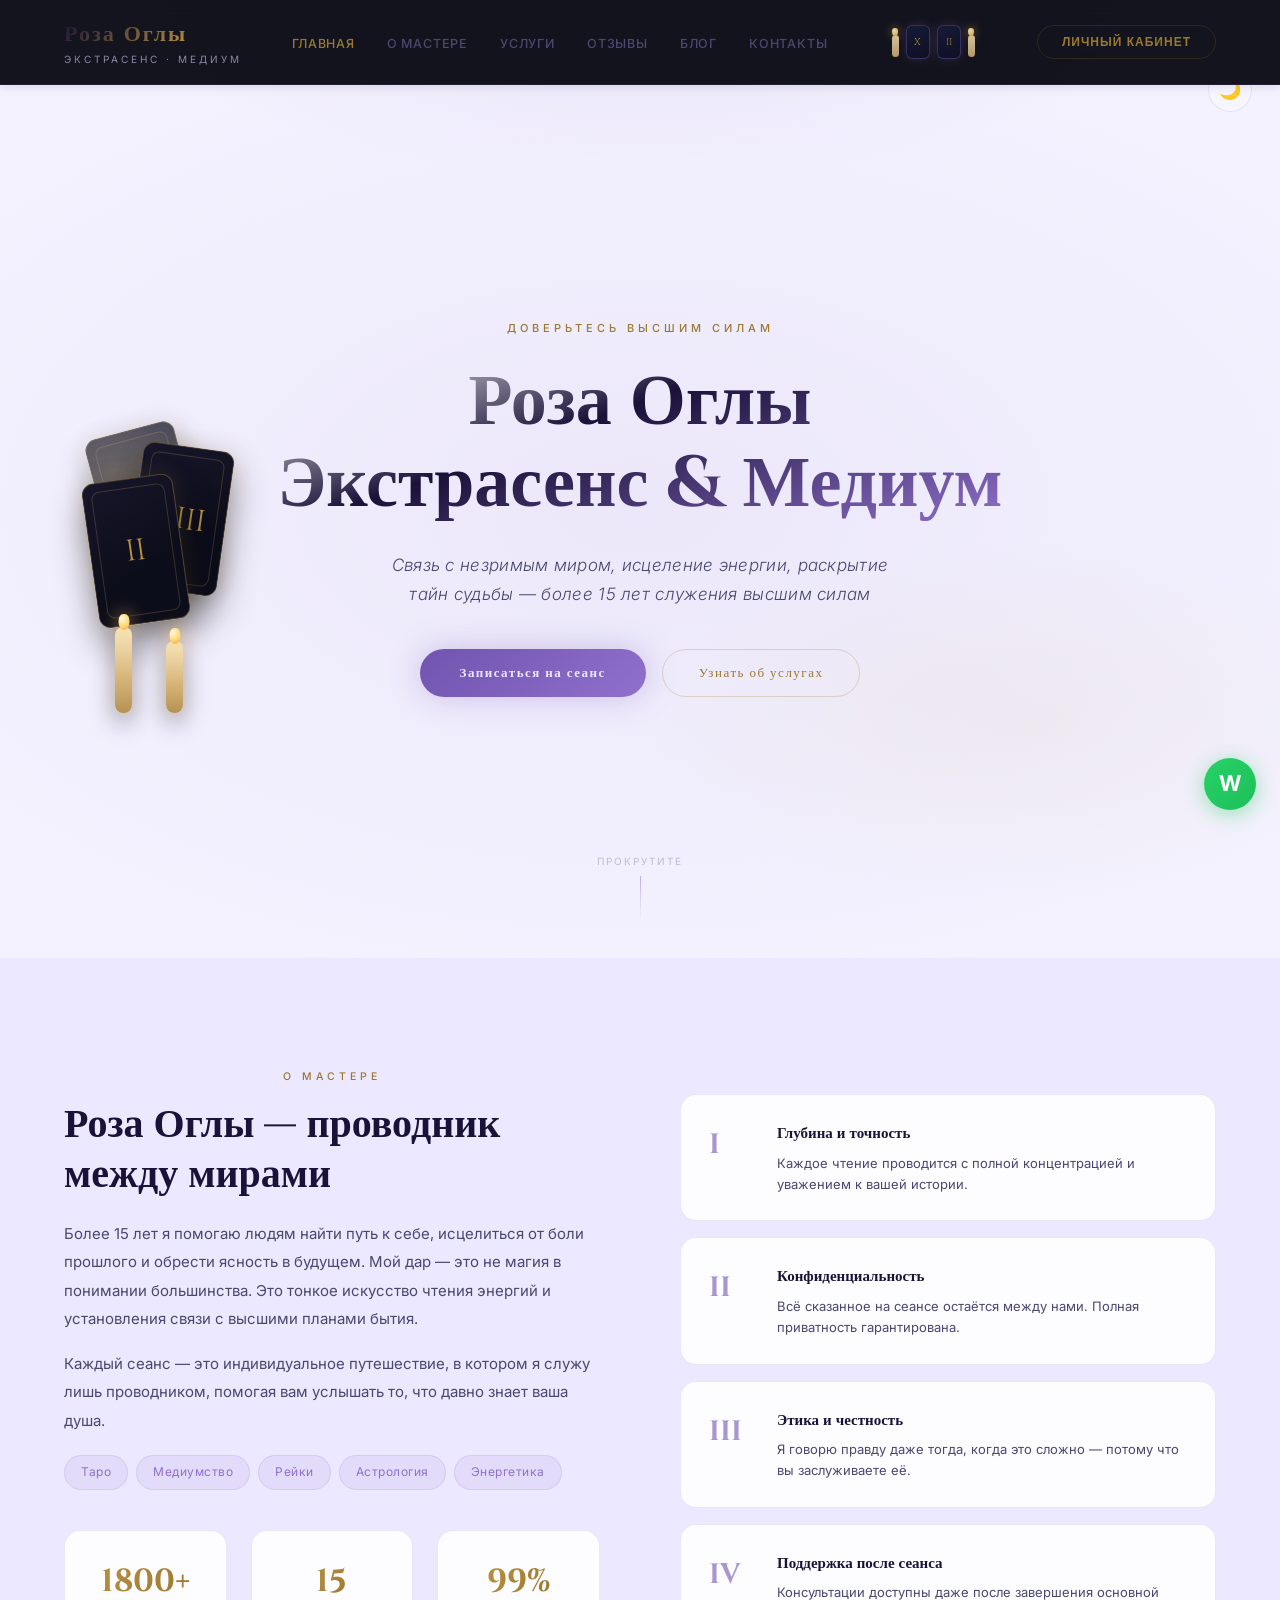
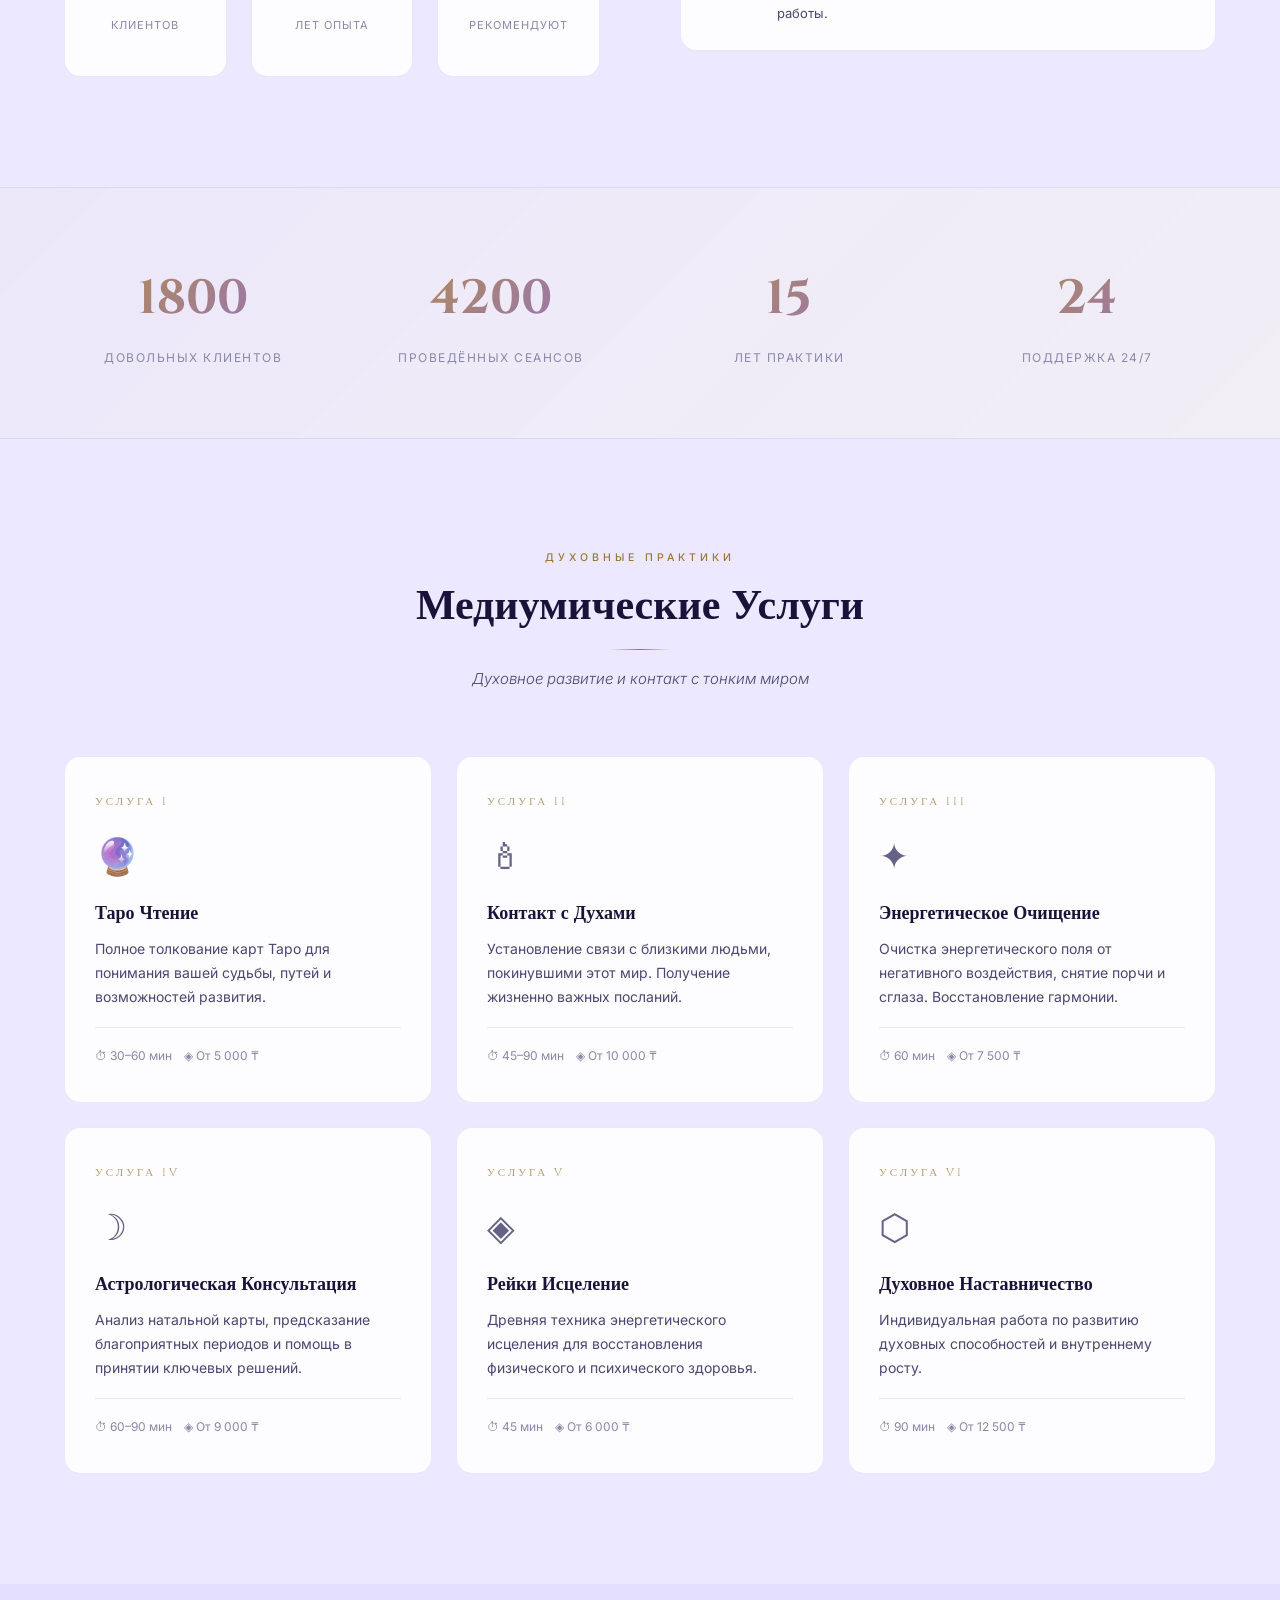
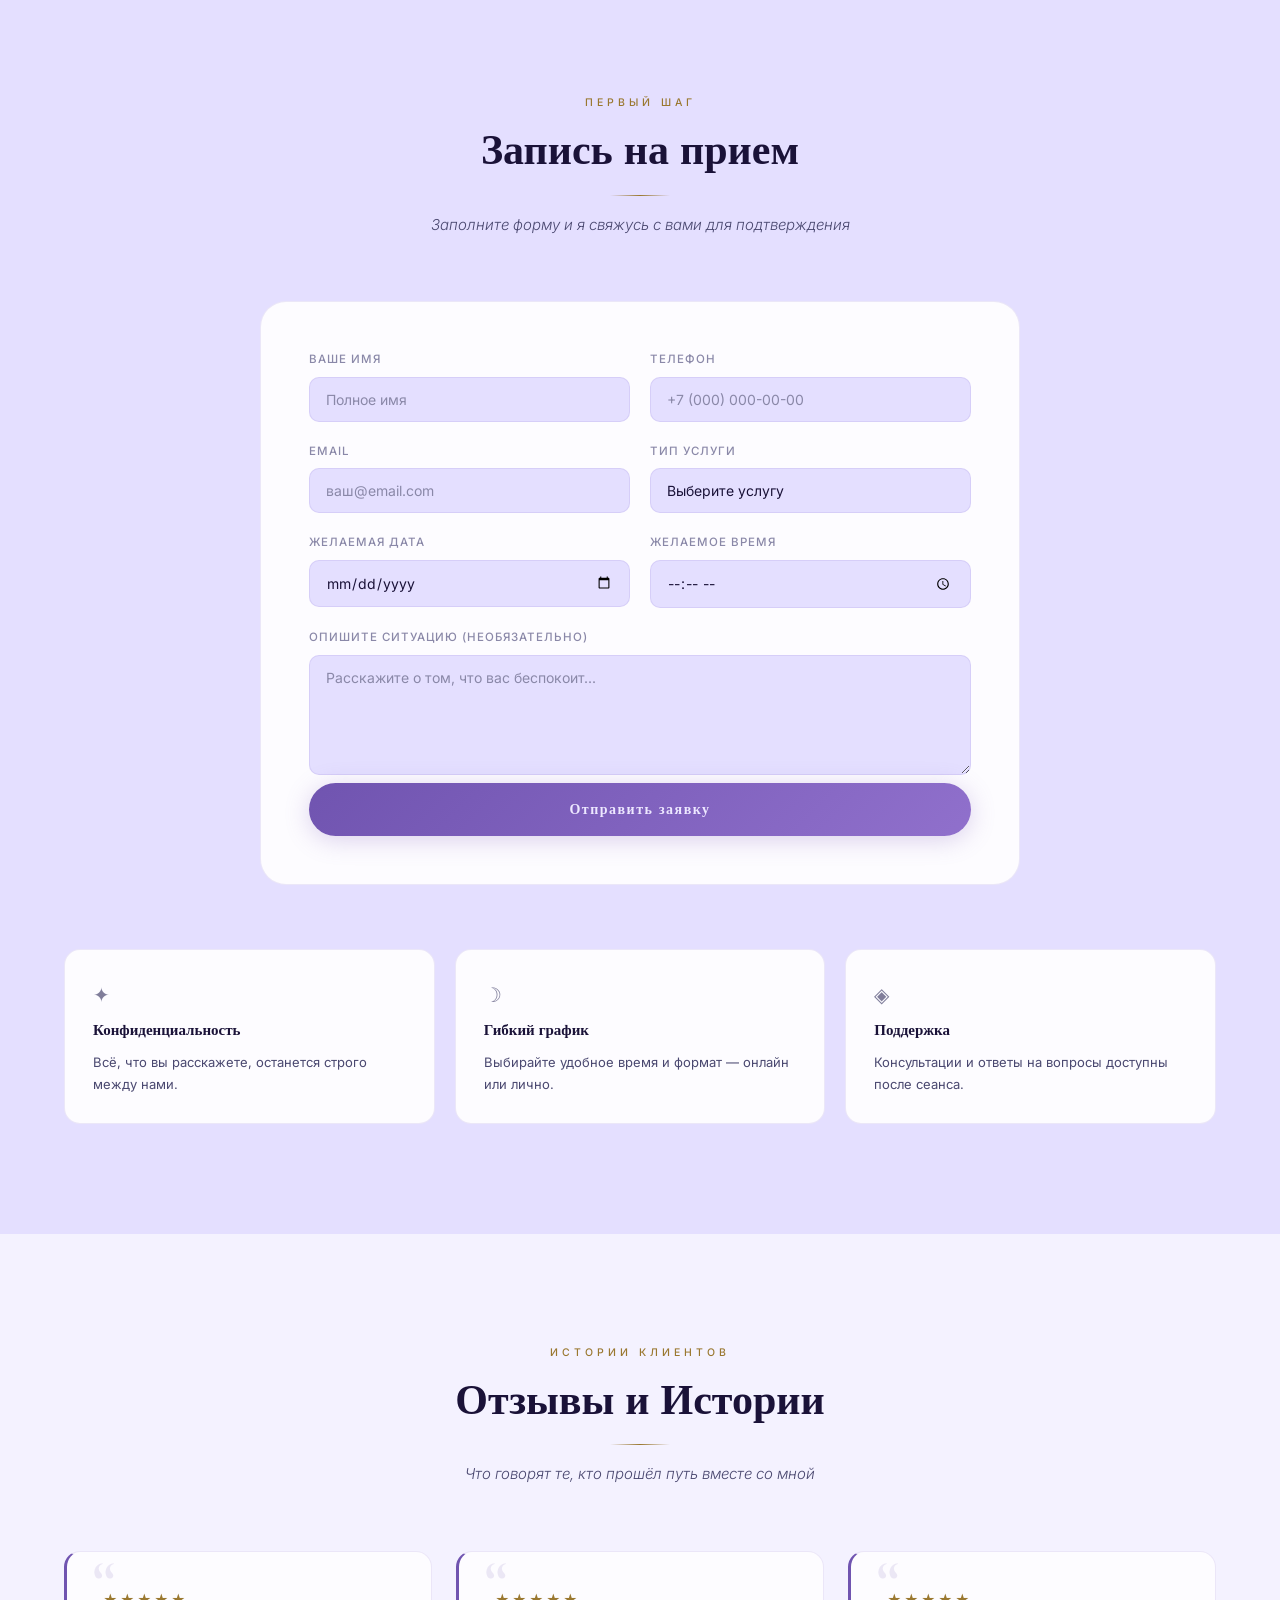
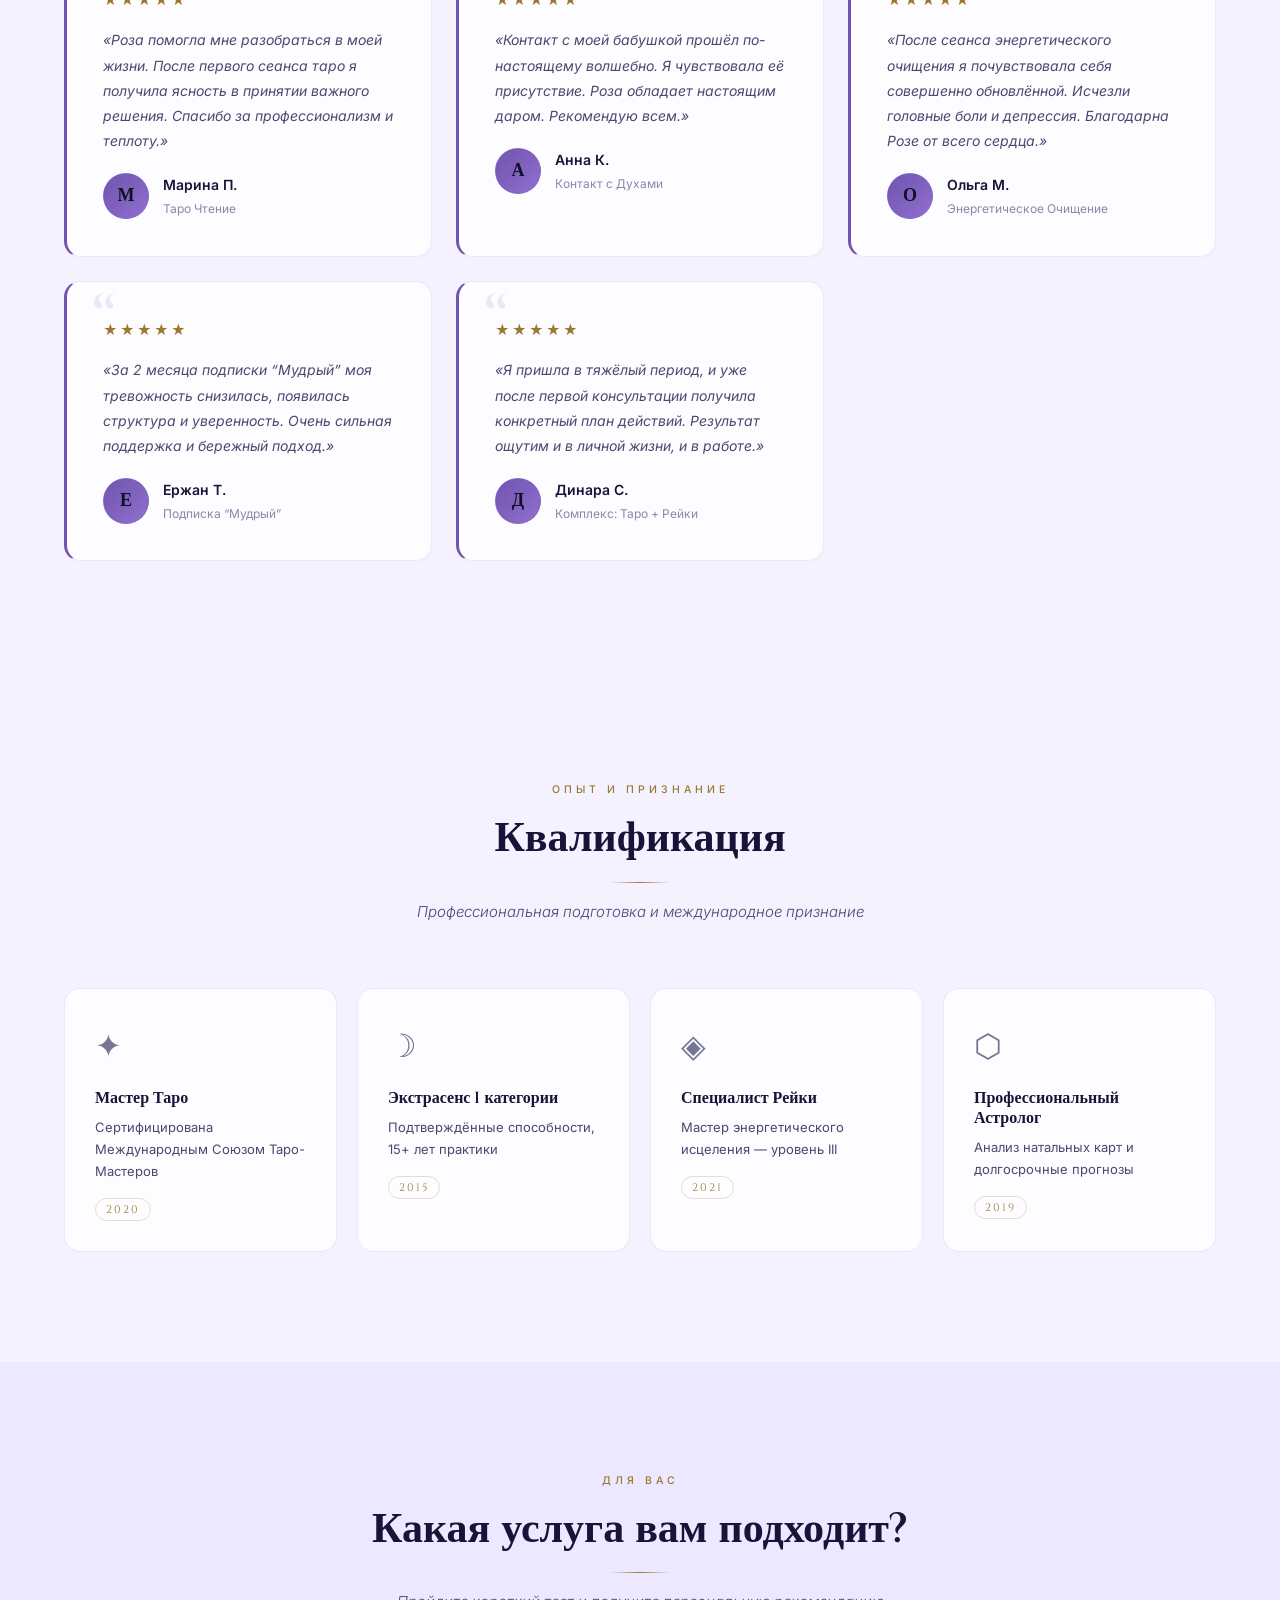
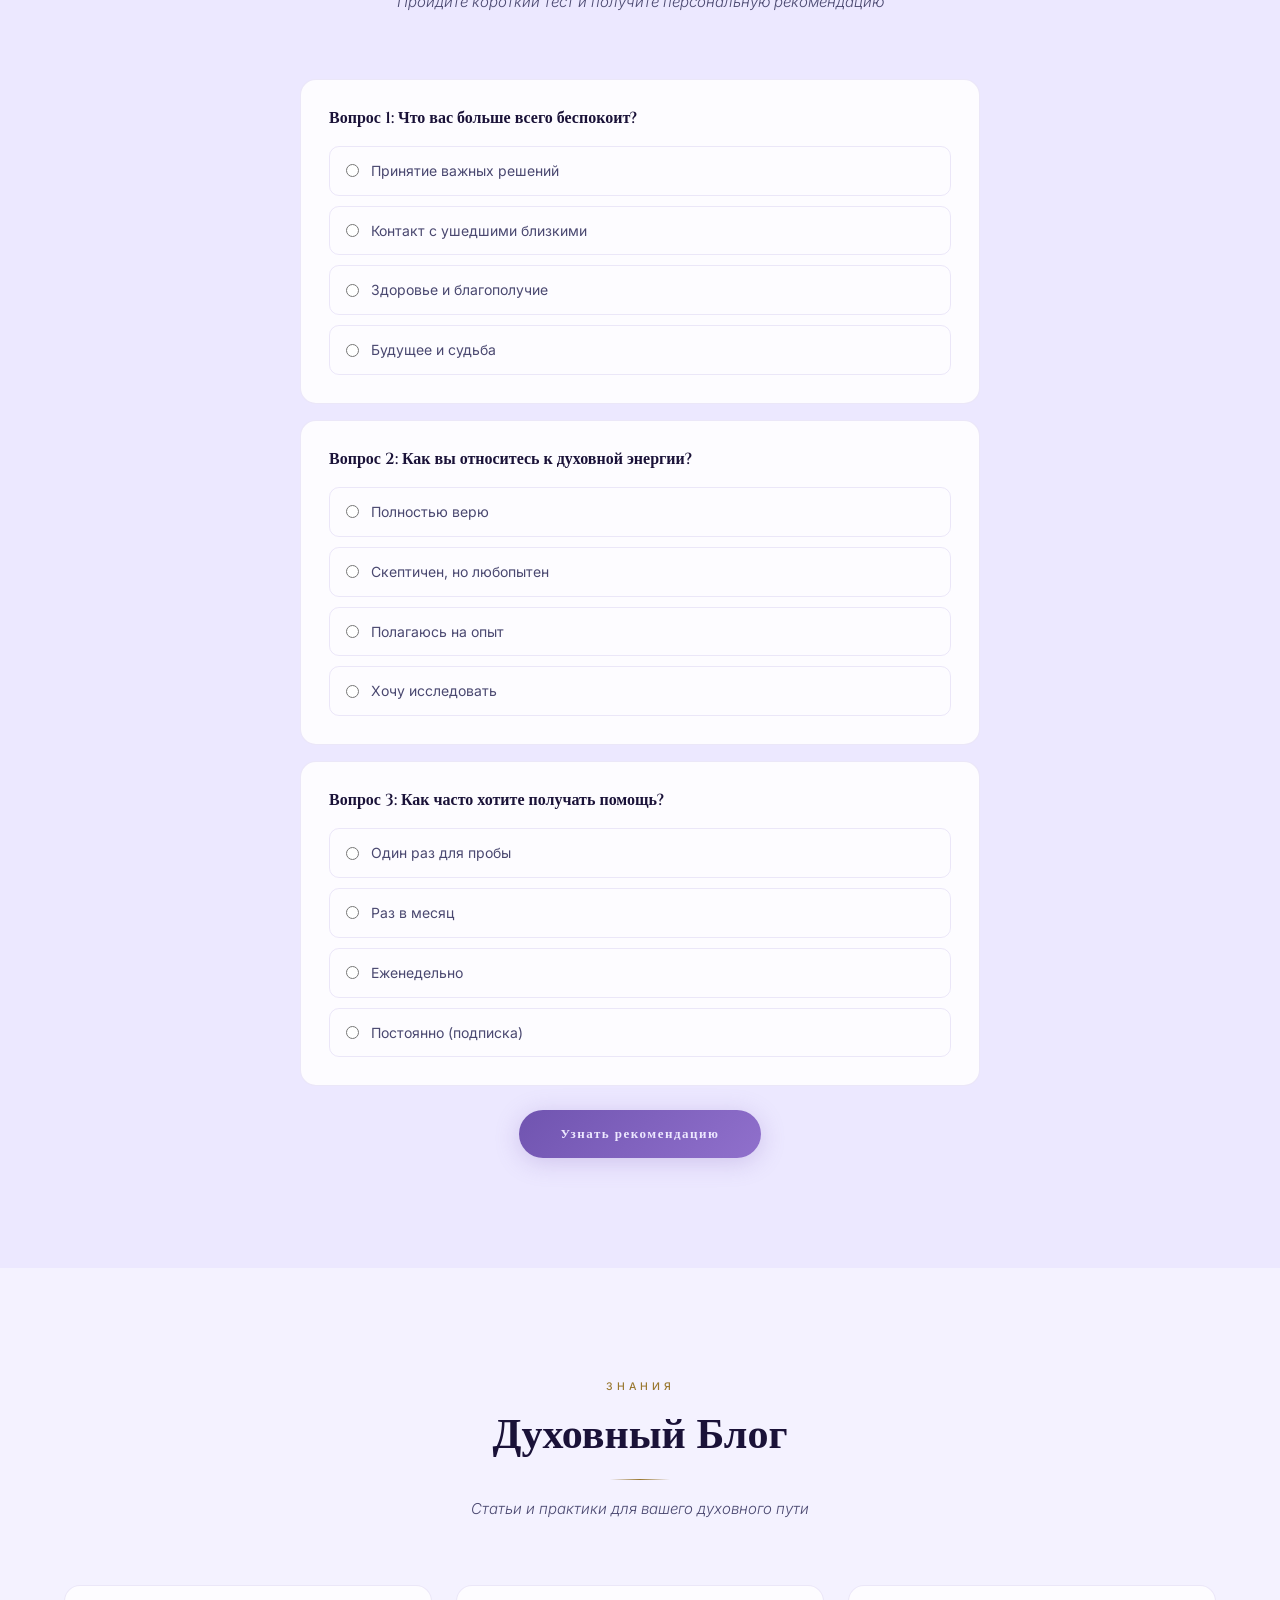
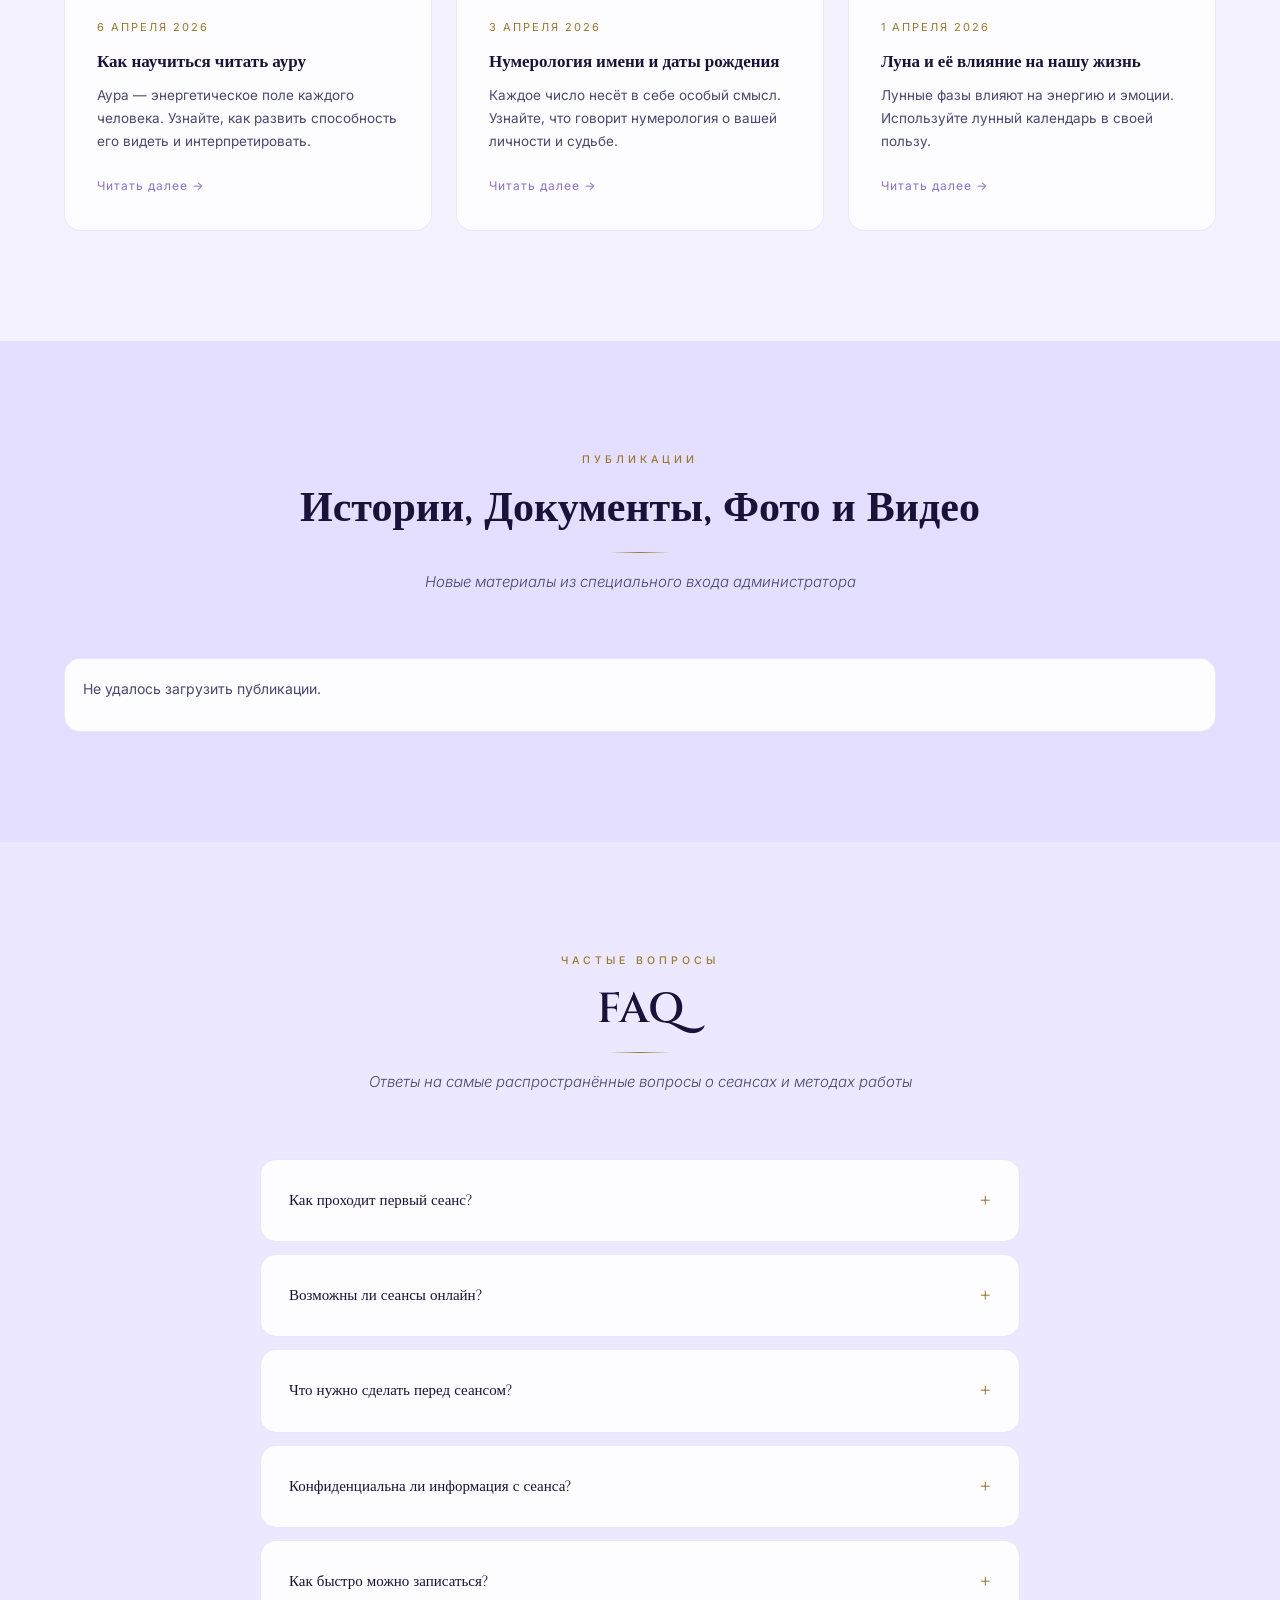
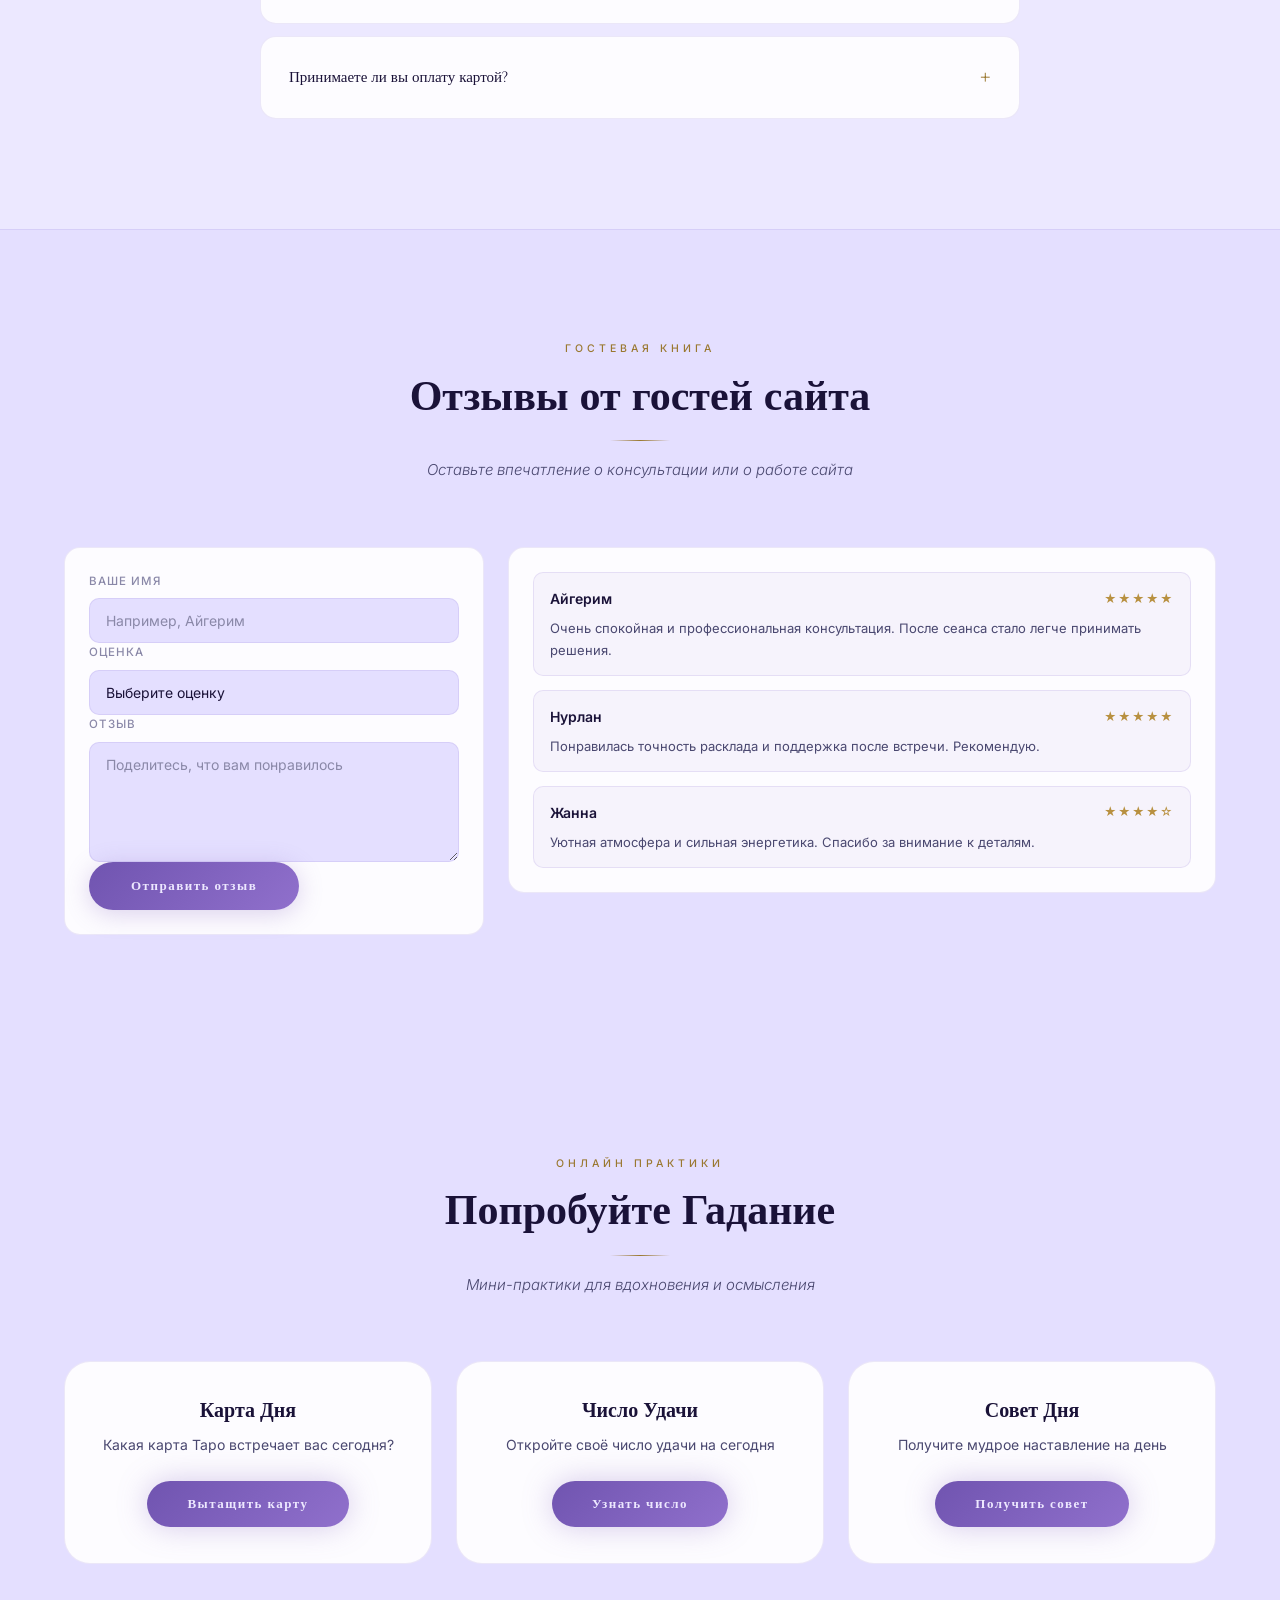
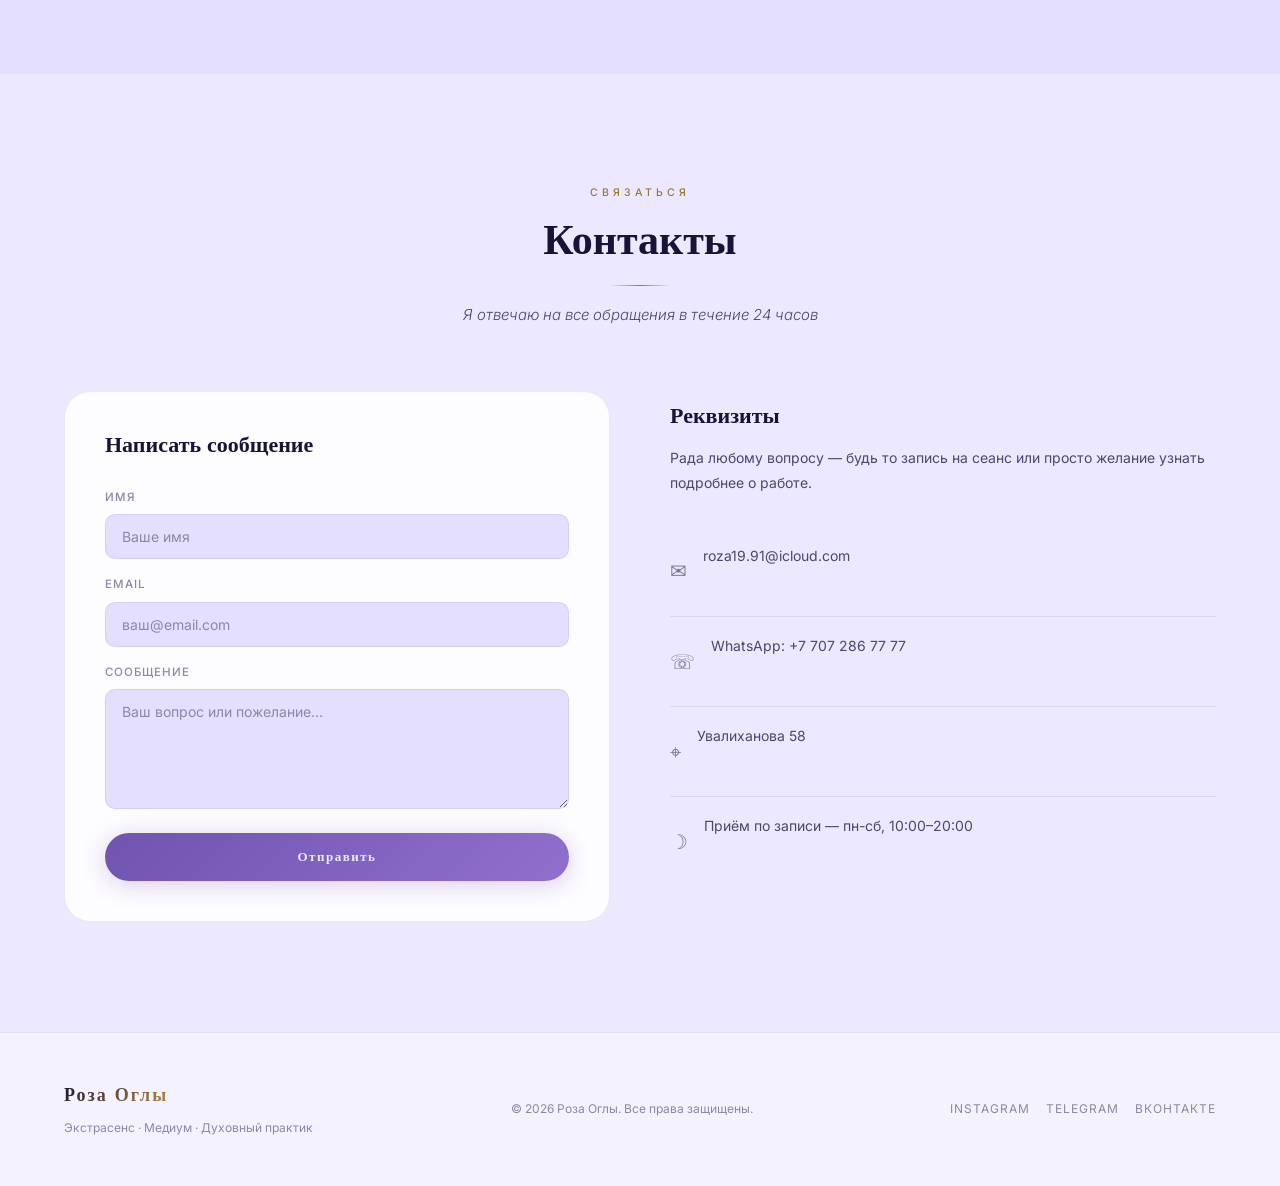
==== commit 95bdf549: "Remove pricing and offers sections from main page" ====
--- a/index.html
+++ b/index.html
@@ -42,7 +42,6 @@
                 <li><a href="#mediumship" class="nav-link">Услуги</a></li>
                 <li><a href="#testimonials" class="nav-link">Отзывы</a></li>
                 <li><a href="#blog" class="nav-link">Блог</a></li>
-                <li><a href="#pricing" class="nav-link">Тарифы</a></li>
                 <li><a href="#contact" class="nav-link">Контакты</a></li>
             </ul>
             <div class="nav-oracle" aria-hidden="true">
@@ -322,101 +321,6 @@
         </div>
     </section>
 
-    <!-- Тарифы -->
-    <section id="pricing" class="pricing">
-        <div class="container">
-            <span class="section-label">Подписка</span>
-            <h2 class="section-title">Тарифные Планы</h2>
-            <p class="section-subtitle">Выберите план, который соответствует вашему пути</p>
-
-            <div class="pricing-grid">
-                <div class="pricing-card slide-in">
-                    <div class="plan-header">
-                        <h3 class="plan-name">Светлый</h3>
-                        <p class="plan-status">Для начинающих</p>
-                    </div>
-                    <div class="plan-price">
-                        <span class="price">2 995</span>
-                        <span class="currency">₸/мес</span>
-                    </div>
-                    <ul class="plan-features">
-                        <li class="feature-item">1 сеанс в месяц</li>
-                        <li class="feature-item">Консультация по email</li>
-                        <li class="feature-item">Доступ к медитациям</li>
-                        <li class="feature-item" style="opacity:0.38">Приоритетная поддержка</li>
-                        <li class="feature-item" style="opacity:0.38">Персональный наставник</li>
-                    </ul>
-                    <button class="plan-btn" onclick="openLoginModal()">Выбрать план</button>
-                </div>
-
-                <div class="pricing-card slide-in featured">
-                    <div class="plan-badge">ПОПУЛЯРНЫЙ</div>
-                    <div class="plan-header">
-                        <h3 class="plan-name">Мудрый</h3>
-                        <p class="plan-status">Рекомендуется</p>
-                    </div>
-                    <div class="plan-price">
-                        <span class="price">7 795</span>
-                        <span class="currency">₸/мес</span>
-                    </div>
-                    <ul class="plan-features">
-                        <li class="feature-item">4 сеанса в месяц</li>
-                        <li class="feature-item">Круглосуточная поддержка</li>
-                        <li class="feature-item">Все курсы и материалы</li>
-                        <li class="feature-item">Приоритетная запись</li>
-                        <li class="feature-item" style="opacity:0.38">Персональный наставник</li>
-                    </ul>
-                    <button class="plan-btn" onclick="openLoginModal()">Выбрать план</button>
-                </div>
-
-                <div class="pricing-card slide-in">
-                    <div class="plan-header">
-                        <h3 class="plan-name">Мастер</h3>
-                        <p class="plan-status">Полное погружение</p>
-                    </div>
-                    <div class="plan-price">
-                        <span class="price">14 995</span>
-                        <span class="currency">₸/мес</span>
-                    </div>
-                    <ul class="plan-features">
-                        <li class="feature-item">Неограниченные сеансы</li>
-                        <li class="feature-item">VIP поддержка 24/7</li>
-                        <li class="feature-item">Все курсы и материалы</li>
-                        <li class="feature-item">Персональный наставник</li>
-                        <li class="feature-item">30% скидка на доп. услуги</li>
-                    </ul>
-                    <button class="plan-btn" onclick="openLoginModal()">Выбрать план</button>
-                </div>
-            </div>
-
-            <div class="pricing-comparison">
-                <h3>Что входит во все планы</h3>
-                <div class="comparison-grid">
-                    <div class="comparison-item">
-                        <span class="comp-icon">📚</span>
-                        <h4>Библиотека</h4>
-                        <p>Книги, статьи и видео о духовном развитии</p>
-                    </div>
-                    <div class="comparison-item">
-                        <span class="comp-icon">🧘</span>
-                        <h4>Медитации</h4>
-                        <p>Ежедневные практики для релаксации</p>
-                    </div>
-                    <div class="comparison-item">
-                        <span class="comp-icon">👥</span>
-                        <h4>Сообщество</h4>
-                        <p>Общение с единомышленниками</p>
-                    </div>
-                    <div class="comparison-item">
-                        <span class="comp-icon">🎓</span>
-                        <h4>Обучение</h4>
-                        <p>Курсы по развитию экстрасенсорных способностей</p>
-                    </div>
-                </div>
-            </div>
-        </div>
-    </section>
-
     <!-- Отзывы -->
     <section id="testimonials" class="testimonials">
         <div class="container">
@@ -676,49 +580,6 @@
                     <div class="faq-answer">
                         <div class="faq-answer-inner">Да, принимаю все основные способы оплаты: банковская карта (Каспи, Visa, MasterCard), переводы на Kaspi Pay, наличные при личной встрече. Оплата подписки производится через защищённую форму на сайте.</div>
                     </div>
-                </div>
-            </div>
-        </div>
-    </section>
-
-    <!-- Специальные предложения -->
-    <section id="offers" class="offers">
-        <div class="container">
-            <span class="section-label">Ограниченные предложения</span>
-            <h2 class="section-title">Специальные Предложения</h2>
-
-            <div class="offers-banner">
-                <div class="offer-card featured-offer">
-                    <div class="offer-badge">ГОРЯЧЕЕ ПРЕДЛОЖЕНИЕ</div>
-                    <h3>Первый сеанс — скидка 50%</h3>
-                    <p>Для новых клиентов только эту неделю</p>
-                    <div class="offer-price">
-                        <span class="original">7 500 ₸</span>
-                        <span class="discount">3 750 ₸</span>
-                    </div>
-                    <button class="btn-primary" onclick="scrollToSection('#booking')">Записаться</button>
-                </div>
-
-                <div class="offer-card">
-                    <div class="offer-badge">КОМБО ПАКЕТ</div>
-                    <h3>Три сеанса подряд</h3>
-                    <p>Таро + Рейки + Консультация</p>
-                    <div class="offer-price">
-                        <span class="original">22 500 ₸</span>
-                        <span class="discount">17 500 ₸</span>
-                    </div>
-                    <button class="btn-secondary" onclick="scrollToSection('#booking')">Выбрать</button>
-                </div>
-
-                <div class="offer-card">
-                    <div class="offer-badge">ДЛЯ ПОДПИСЧИКОВ</div>
-                    <h3>+2 бесплатных сеанса</h3>
-                    <p>При оформлении годовой подписки</p>
-                    <div class="offer-price">
-                        <span class="original">74 940 ₸</span>
-                        <span class="discount">62 440 ₸</span>
-                    </div>
-                    <button class="btn-secondary" onclick="scrollToSection('#pricing')">Подписаться</button>
                 </div>
             </div>
         </div>
--- a/styles_dark.css
+++ b/styles_dark.css
@@ -627,56 +627,6 @@
 .info-card h3 { font-family: 'Cinzel', serif; font-size: 15px; color: var(--t1); }
 .info-card p { font-size: 13px; color: var(--t2); }
 
-/* ─── МАГАЗИН ───────────────────────────────────── */
-/* ─── ЦЕНЫ ───────────────────────────────────────── */
-.pricing { background: var(--bg2); }
-.pricing-grid { display: grid; grid-template-columns: repeat(auto-fit, minmax(290px, 1fr)); gap: 24px; margin-bottom: 60px; }
-
-.pricing-card {
-    padding: 40px 32px; background: var(--card);
-    border: 1px solid var(--br); border-radius: var(--r3);
-    transition: var(--tr); position: relative;
-    display: flex; flex-direction: column; gap: 0;
-}
-.pricing-card:hover { border-color: var(--br-h); box-shadow: var(--glow-p); }
-.pricing-card.featured {
-    border-color: var(--br-g);
-    background: linear-gradient(160deg, var(--card2) 0%, rgba(196,162,74,0.06) 100%);
-    box-shadow: var(--glow-g);
-}
-
-.plan-badge {
-    position: absolute; top: -14px; left: 50%; transform: translateX(-50%);
-    padding: 5px 20px; background: linear-gradient(135deg, var(--gold), var(--gold-l));
-    color: #06070E; font-size: 10px; font-weight: 700;
-    letter-spacing: 2px; border-radius: 20px; white-space: nowrap;
-}
-.plan-header { margin-bottom: 20px; }
-.plan-name { font-family: 'Cinzel', serif; font-size: 20px; color: var(--t1); margin-bottom: 4px; }
-.plan-status { font-size: 12px; color: var(--t3); letter-spacing: 1px; }
-.plan-price { margin-bottom: 28px; }
-.price { font-family: 'Cinzel', serif; font-size: 48px; font-weight: 700; color: var(--t1); }
-.pricing-card.featured .price { color: var(--gold-l); }
-.currency { font-size: 14px; color: var(--t3); margin-left: 4px; }
-.plan-features { list-style: none; display: flex; flex-direction: column; gap: 12px; margin-bottom: 32px; flex: 1; }
-.feature-item { font-size: 13.5px; color: var(--t2); padding-left: 20px; position: relative; }
-.feature-item::before { content: '✦'; position: absolute; left: 0; color: var(--purple); font-size: 9px; top: 3px; }
-.feature-item:has(✗)::before { color: var(--t3); }
-.plan-btn { width: 100%; padding: 14px; font-size: 13px; margin-top: auto; }
-.pricing-card.featured .plan-btn {
-    background: linear-gradient(135deg, var(--gold), var(--gold-l));
-    color: #06070E; box-shadow: 0 4px 24px rgba(196,162,74,0.30);
-}
-.pricing-card.featured .plan-btn:hover { box-shadow: 0 8px 40px rgba(196,162,74,0.50); }
-
-.pricing-comparison { background: var(--card); border: 1px solid var(--br); border-radius: var(--r3); padding: 40px; }
-.pricing-comparison h3 { font-family: 'Cinzel', serif; font-size: 20px; color: var(--t1); margin-bottom: 32px; text-align: center; }
-.comparison-grid { display: grid; grid-template-columns: repeat(auto-fit, minmax(200px, 1fr)); gap: 24px; }
-.comparison-item { text-align: center; }
-.comp-icon { font-size: 28px; display: block; margin-bottom: 12px; opacity: 0.75; }
-.comparison-item h4 { font-family: 'Cinzel', serif; font-size: 15px; color: var(--t1); margin-bottom: 6px; }
-.comparison-item p { font-size: 13px; color: var(--t2); }
-
 /* ─── ОТЗЫВЫ ─────────────────────────────────────── */
 .testimonials { background: var(--bg); }
 .testimonials-slider { display: grid; grid-template-columns: repeat(auto-fit, minmax(300px, 1fr)); gap: 24px; }
@@ -869,27 +819,6 @@
     text-decoration: none;
     border-bottom: 1px dashed rgba(212,174,92,0.5);
 }
-
-/* ─── ПРЕДЛОЖЕНИЯ ────────────────────────────────── */
-.offers { background: var(--bg2); }
-.offers-banner { display: grid; grid-template-columns: repeat(auto-fit, minmax(280px, 1fr)); gap: 24px; }
-.offer-card {
-    padding: 36px; background: var(--card); border: 1px solid var(--br);
-    border-radius: var(--r3); text-align: center; position: relative;
-    transition: var(--tr);
-}
-.offer-card:hover { border-color: var(--br-h); box-shadow: var(--glow-p); }
-.offer-card.featured-offer { border-color: var(--br-g); }
-.offer-badge {
-    display: inline-block; font-size: 10px; letter-spacing: 2px;
-    color: var(--gold); border: 1px solid var(--br-g);
-    padding: 4px 14px; border-radius: 20px; margin-bottom: 16px;
-}
-.offer-card h3 { font-family: 'Cinzel', serif; font-size: 19px; color: var(--t1); margin-bottom: 8px; }
-.offer-card p { font-size: 13.5px; color: var(--t2); margin-bottom: 20px; }
-.offer-price { margin-bottom: 24px; }
-.original { font-size: 15px; color: var(--t3); text-decoration: line-through; margin-right: 10px; }
-.discount { font-family: 'Cinzel', serif; font-size: 28px; color: var(--gold-l); }
 
 /* ─── ИНТЕРАКТИВНЫЕ ГАДАНИЯ ──────────────────────── */
 .interactive { background: var(--bg3); padding: 110px 0; }
@@ -1187,7 +1116,6 @@
     .navbar .container { padding: 14px 20px; }
     .booking-form { padding: 28px 22px; }
     .form-row { grid-template-columns: 1fr; }
-    .pricing-grid { grid-template-columns: 1fr; }
     .modal-content { padding: 36px 26px; }
     .stats .container { grid-template-columns: repeat(2, 1fr); gap: 30px; }
     .theme-toggle { top: 76px; right: 14px; }
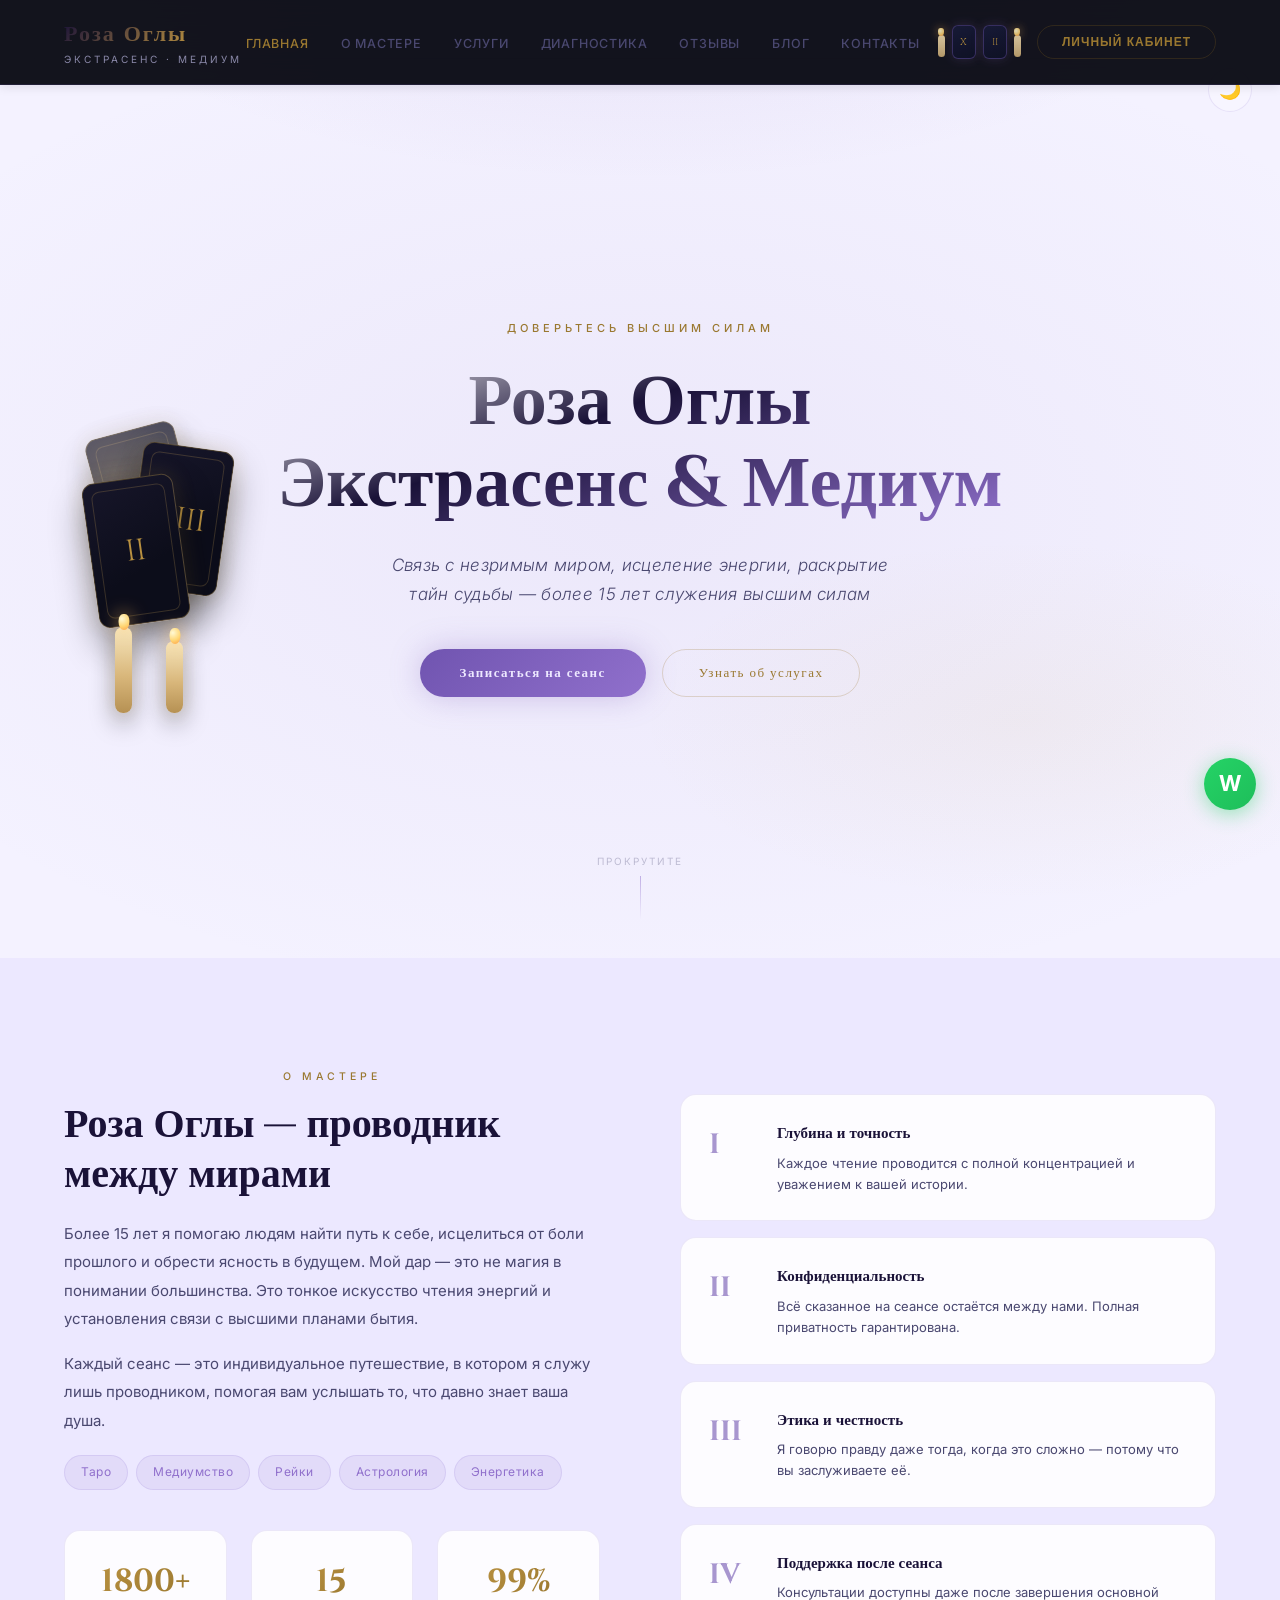
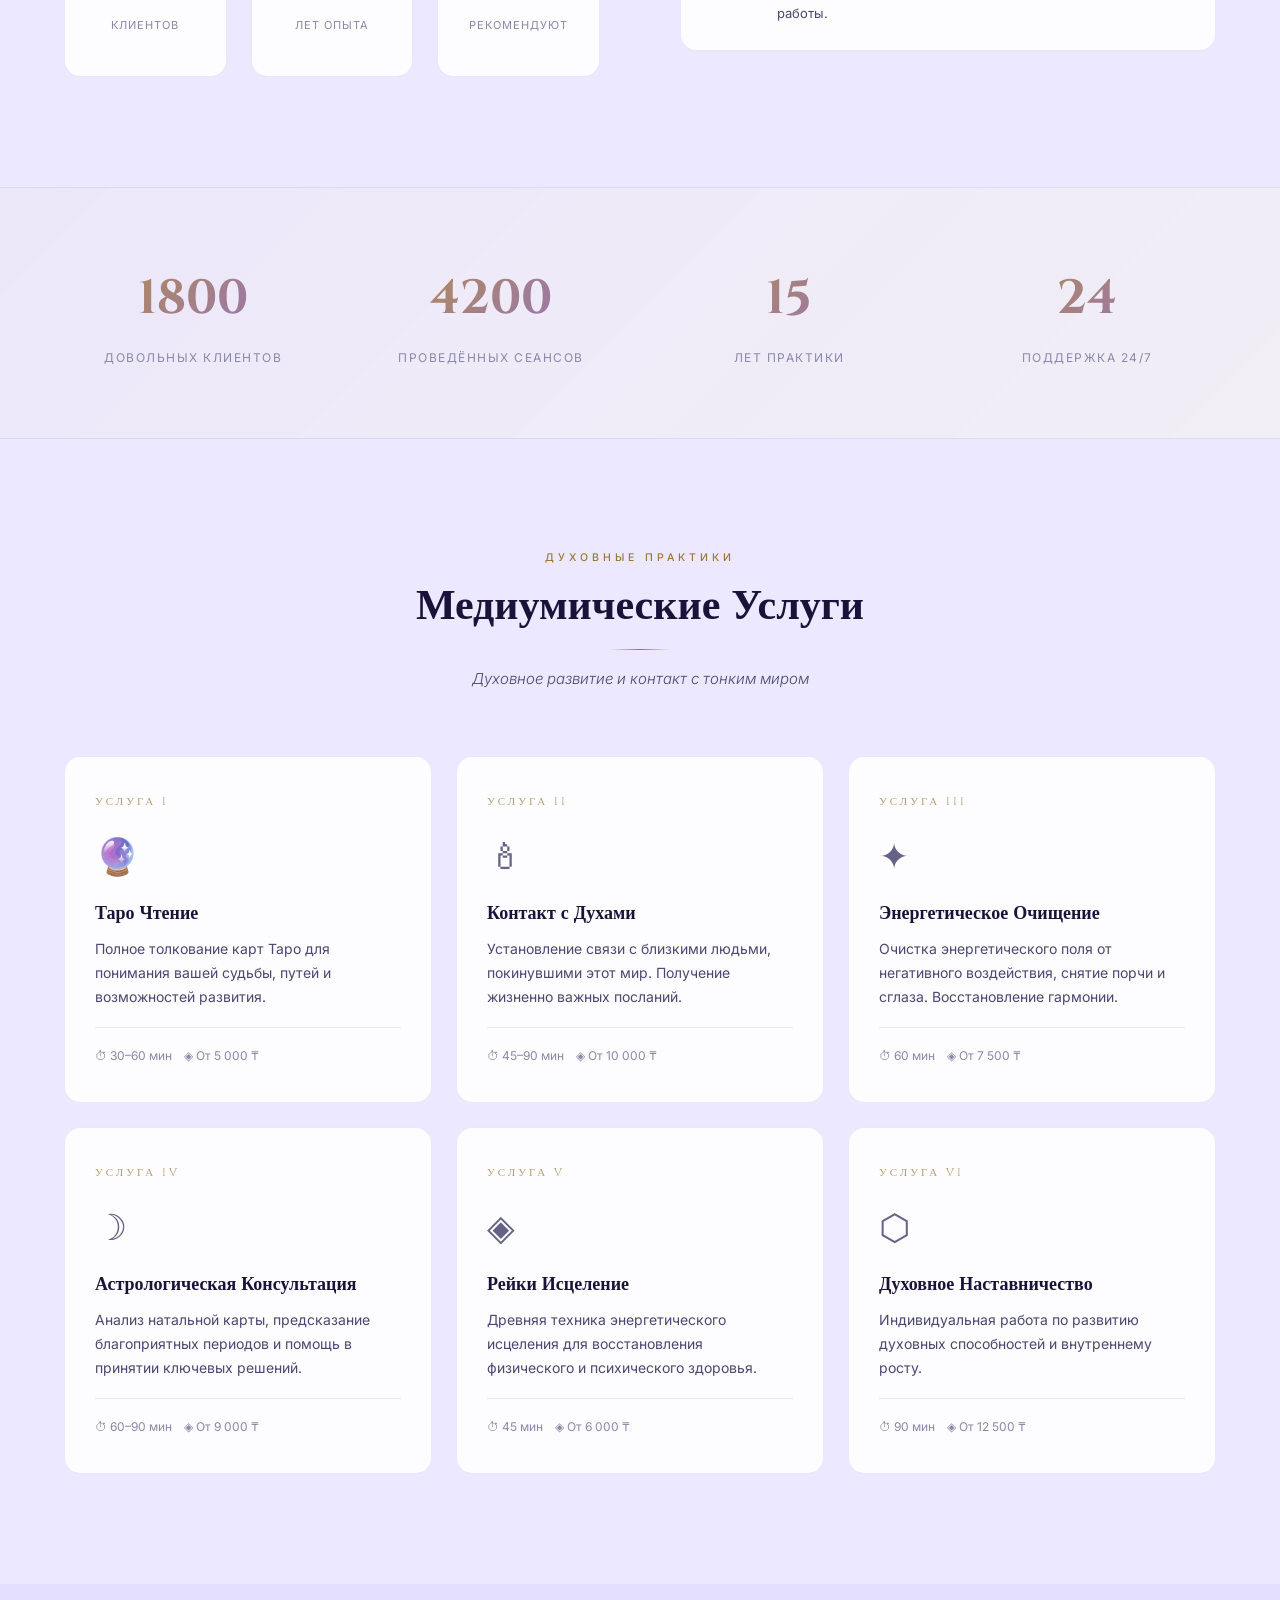
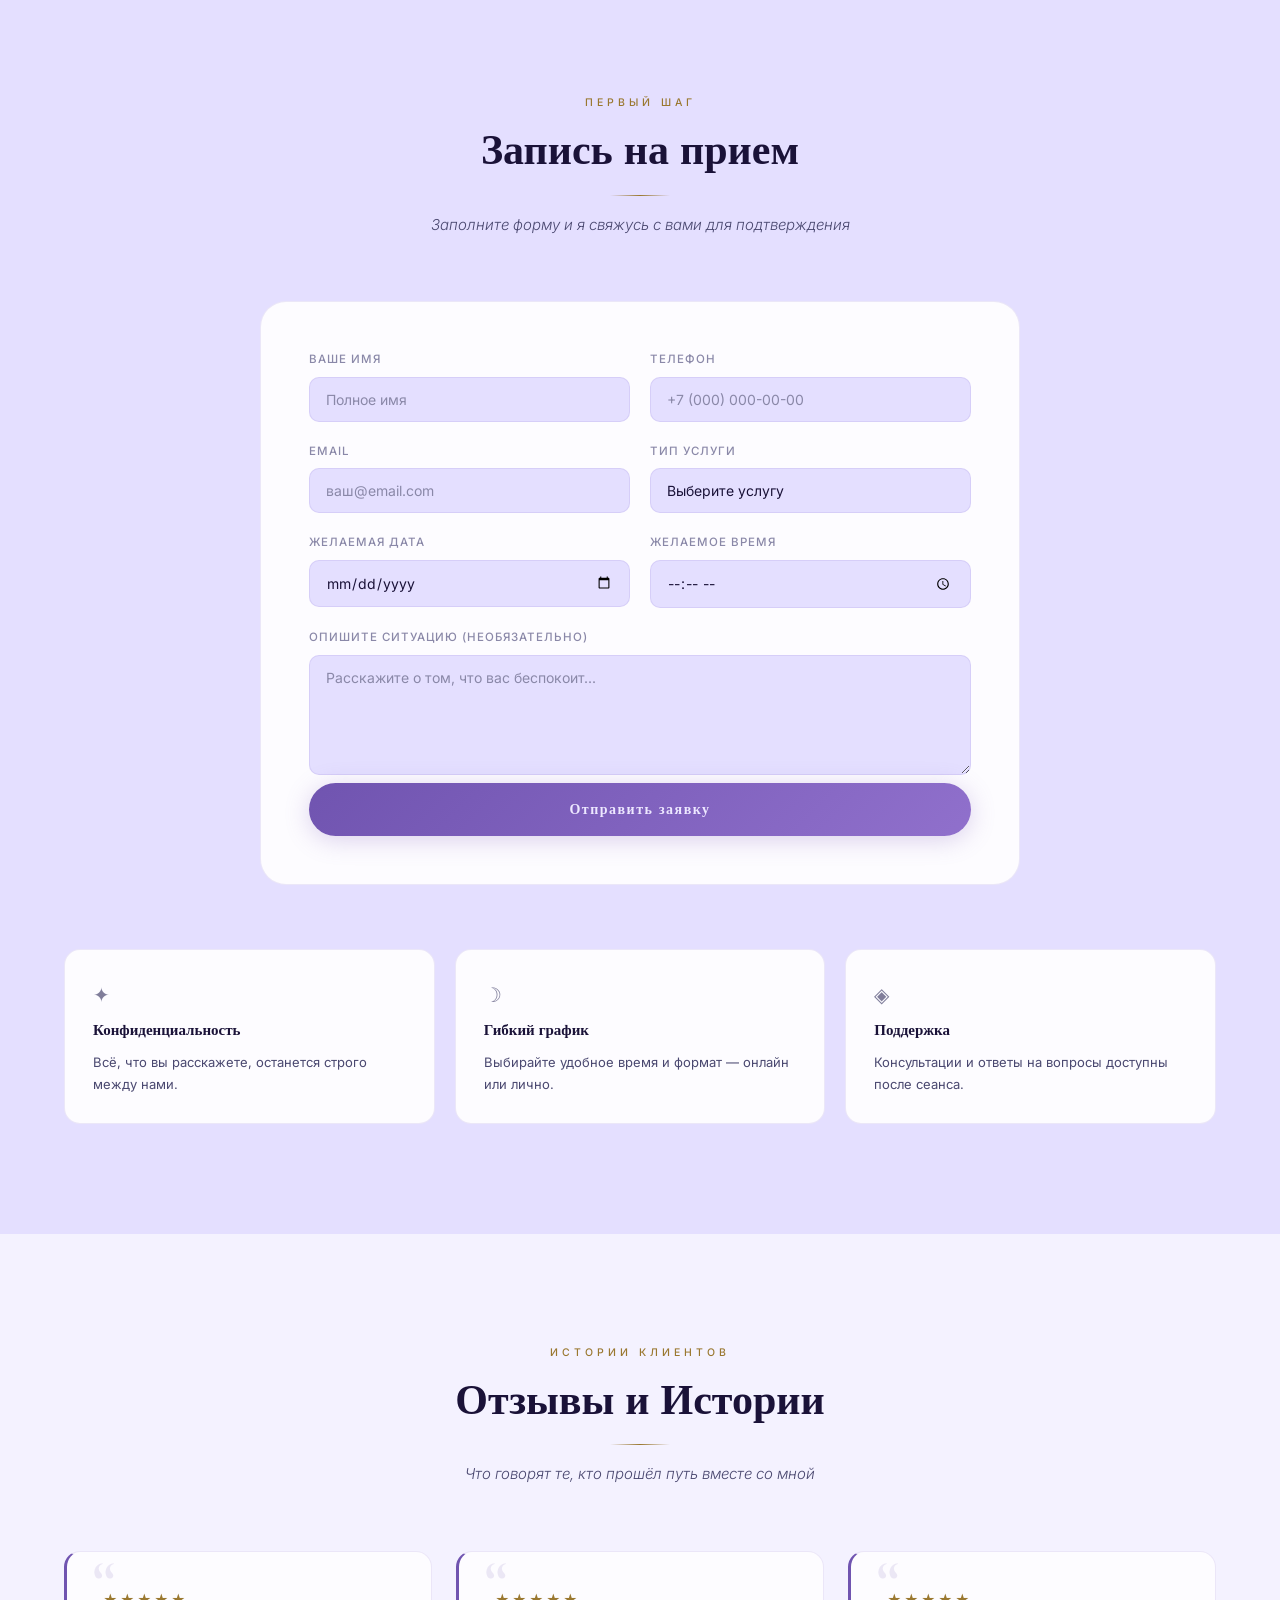
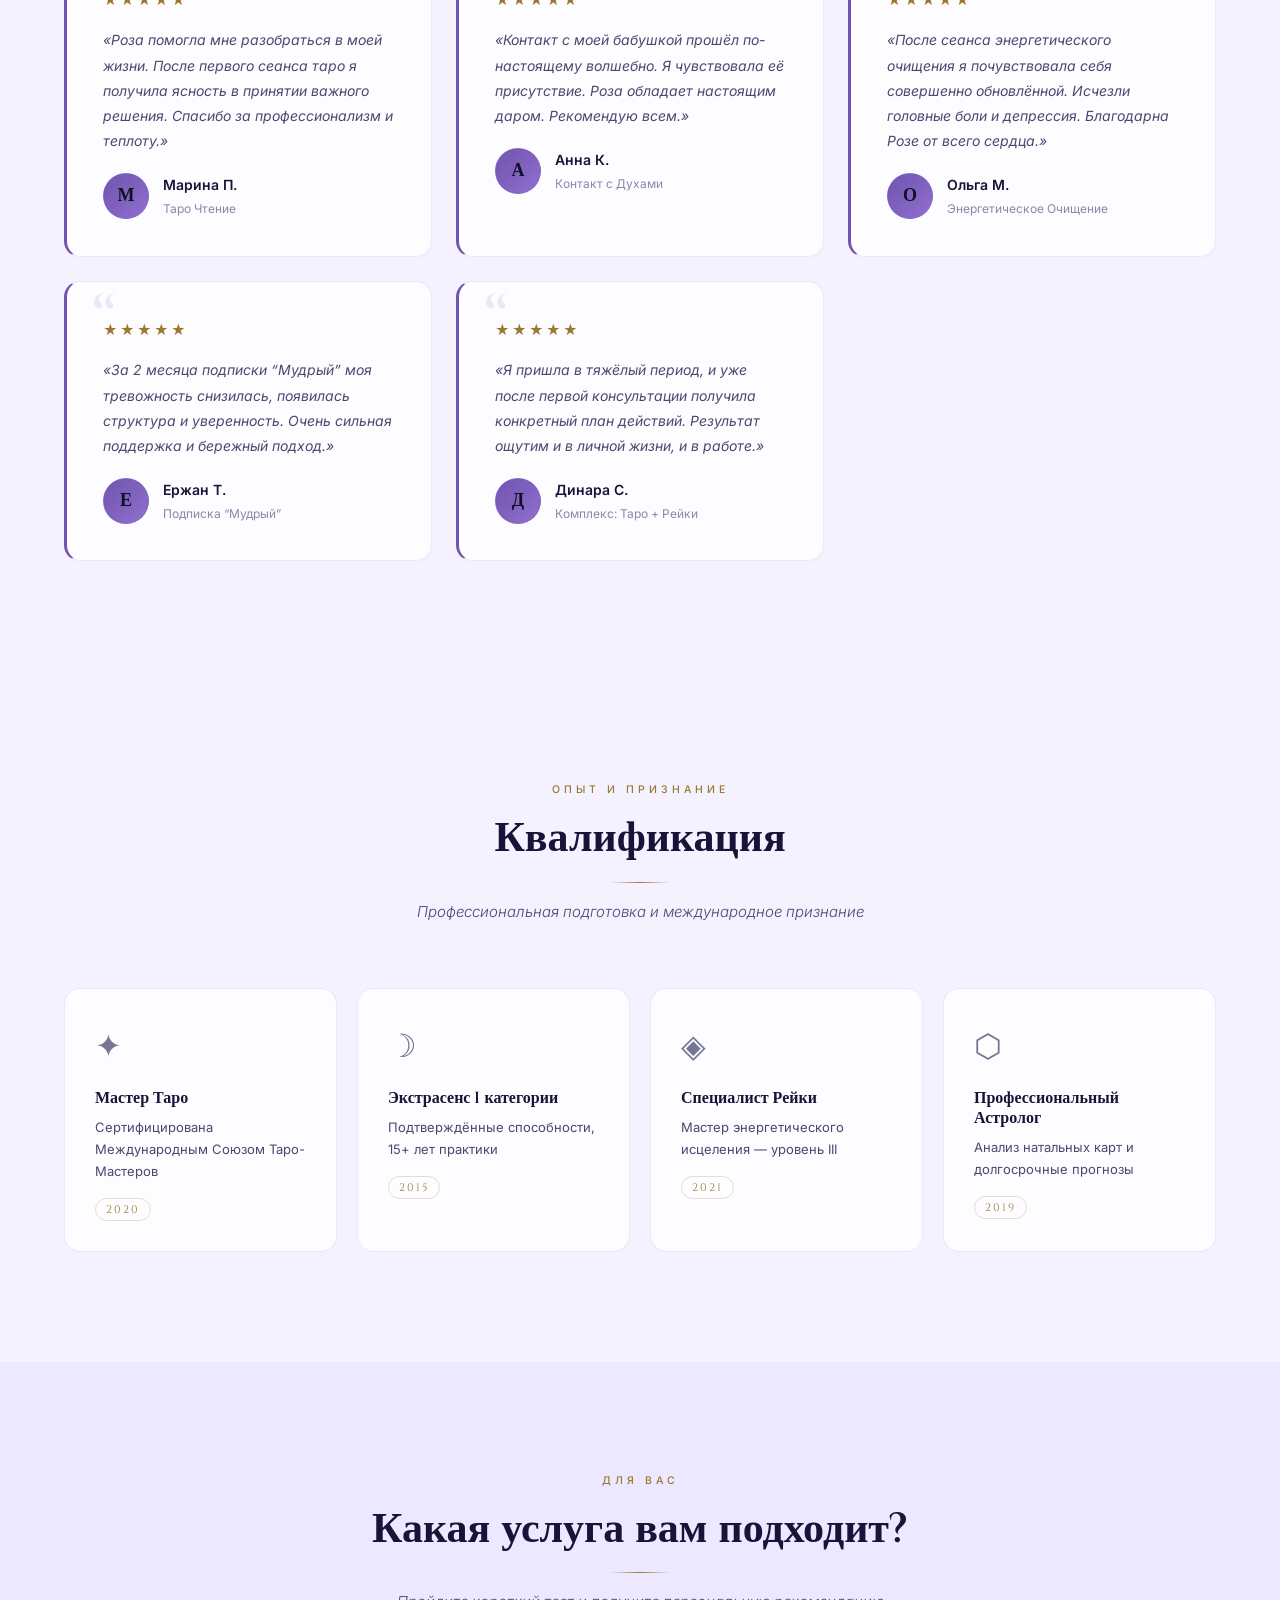
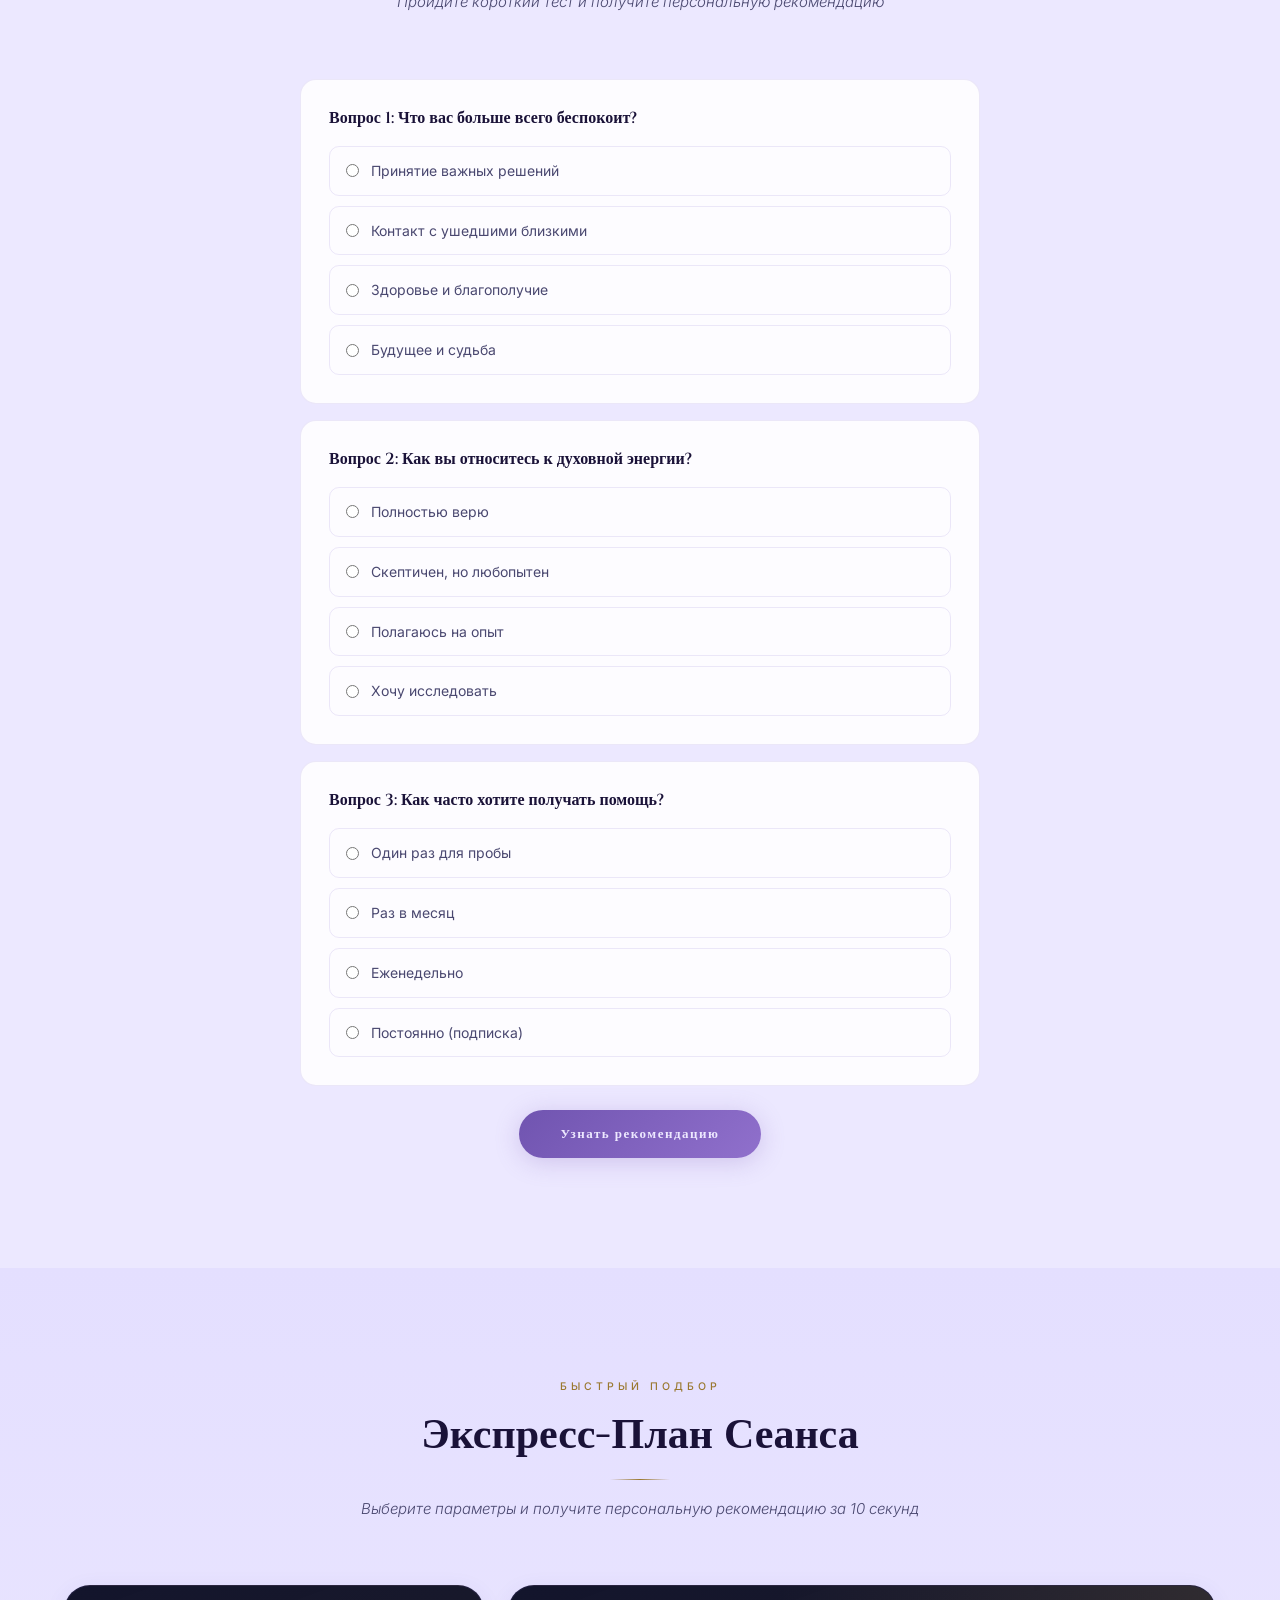
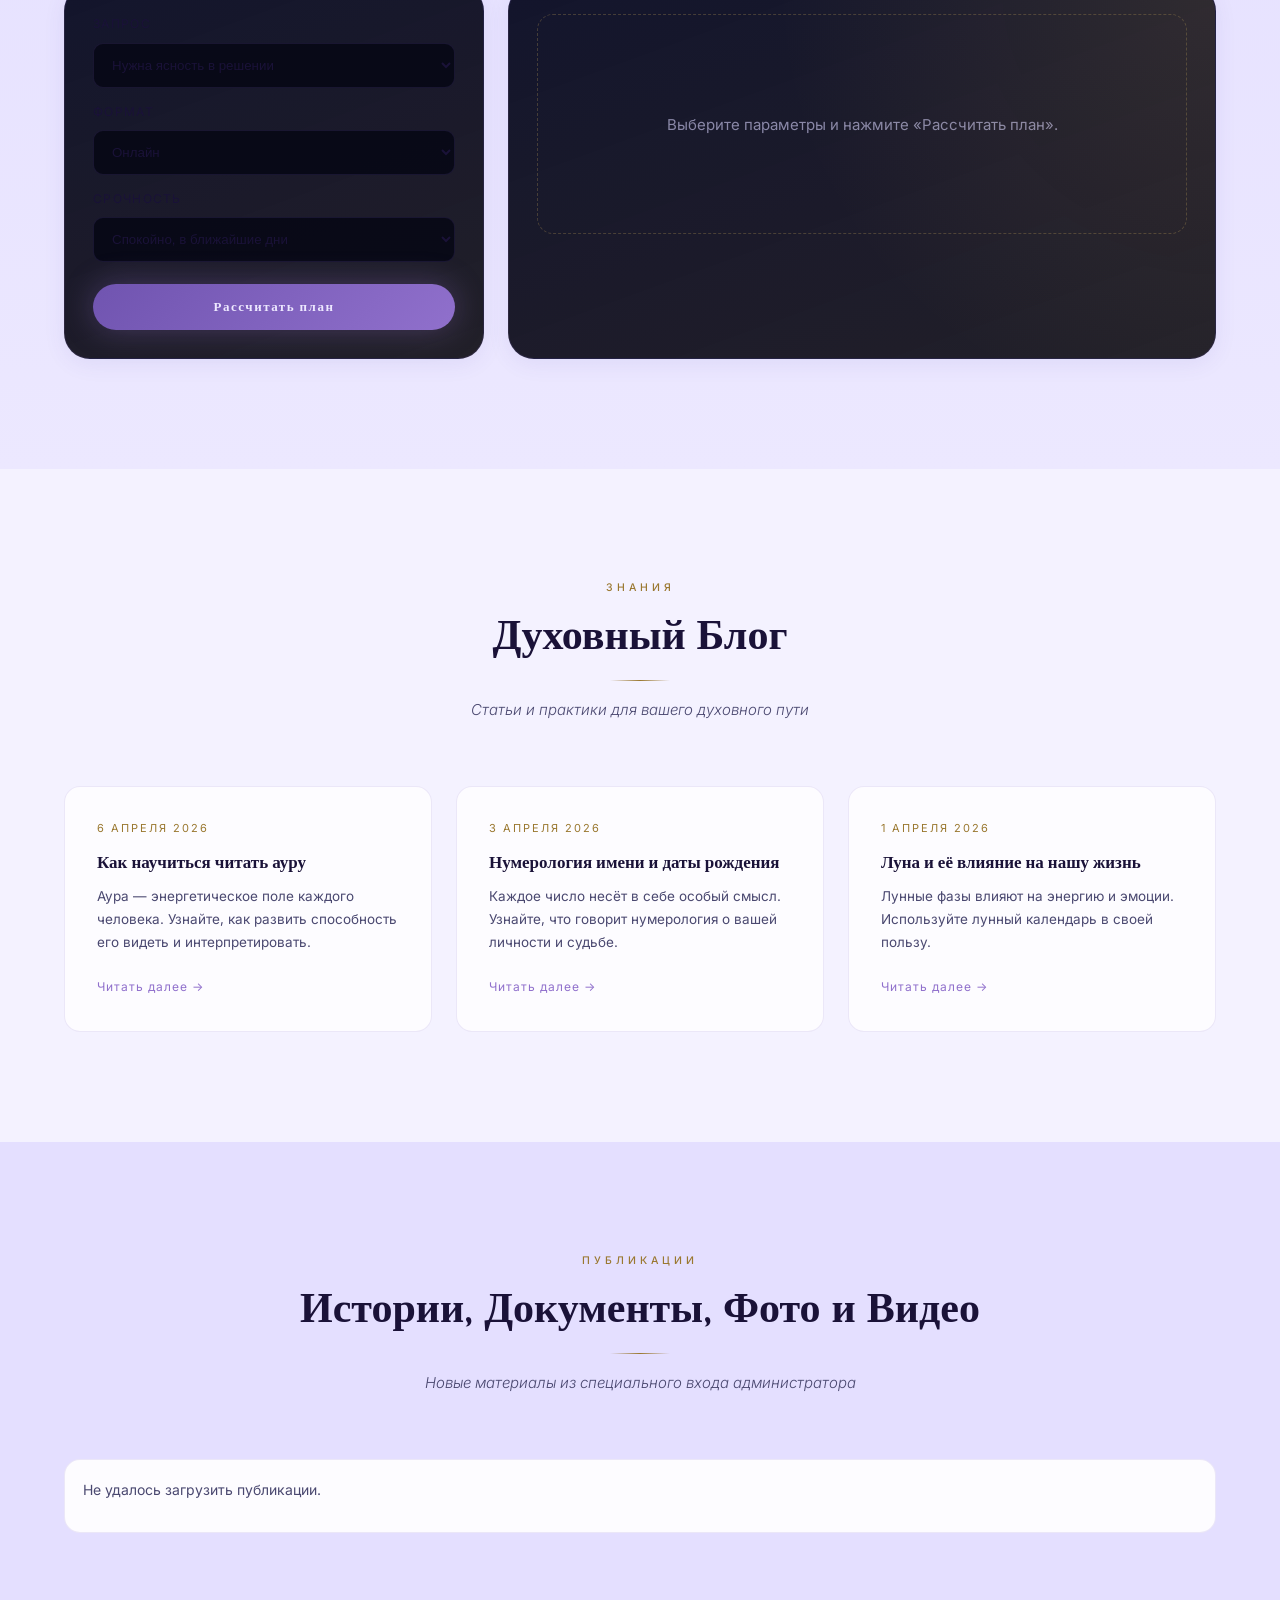
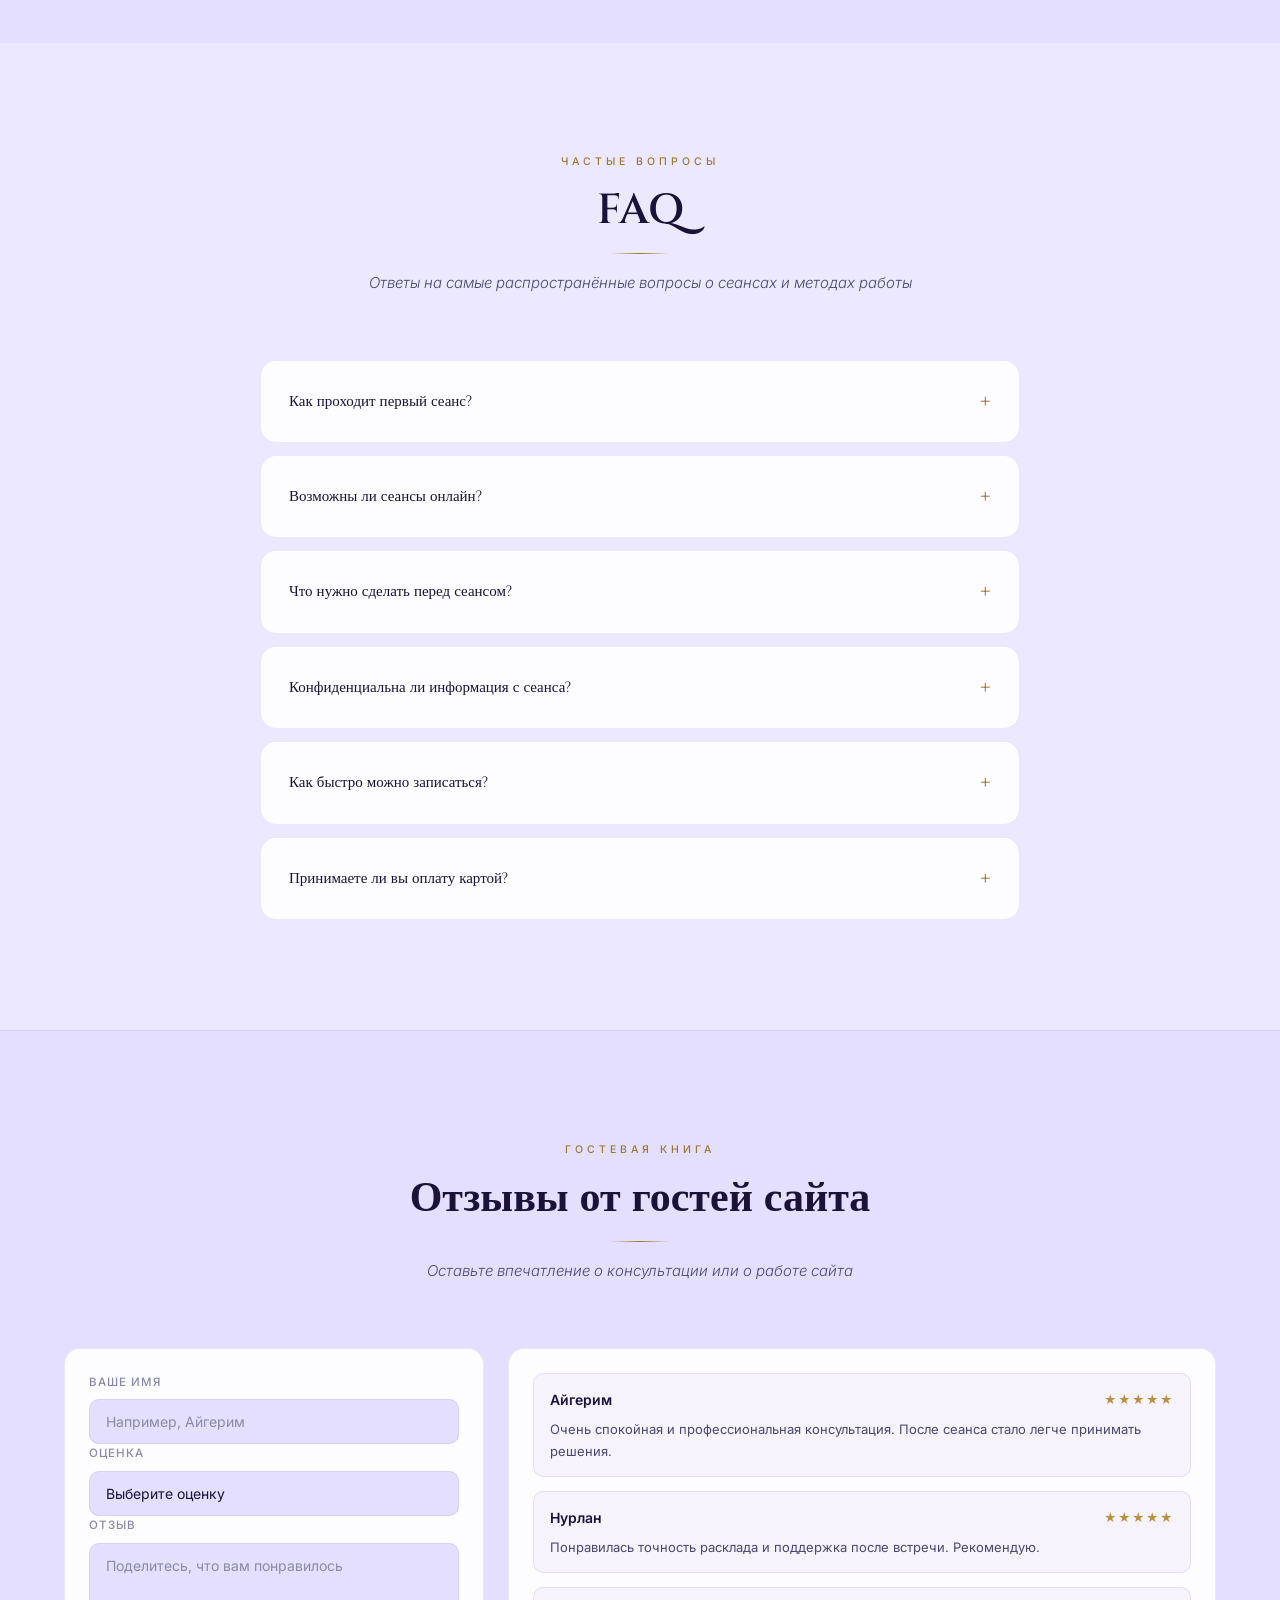
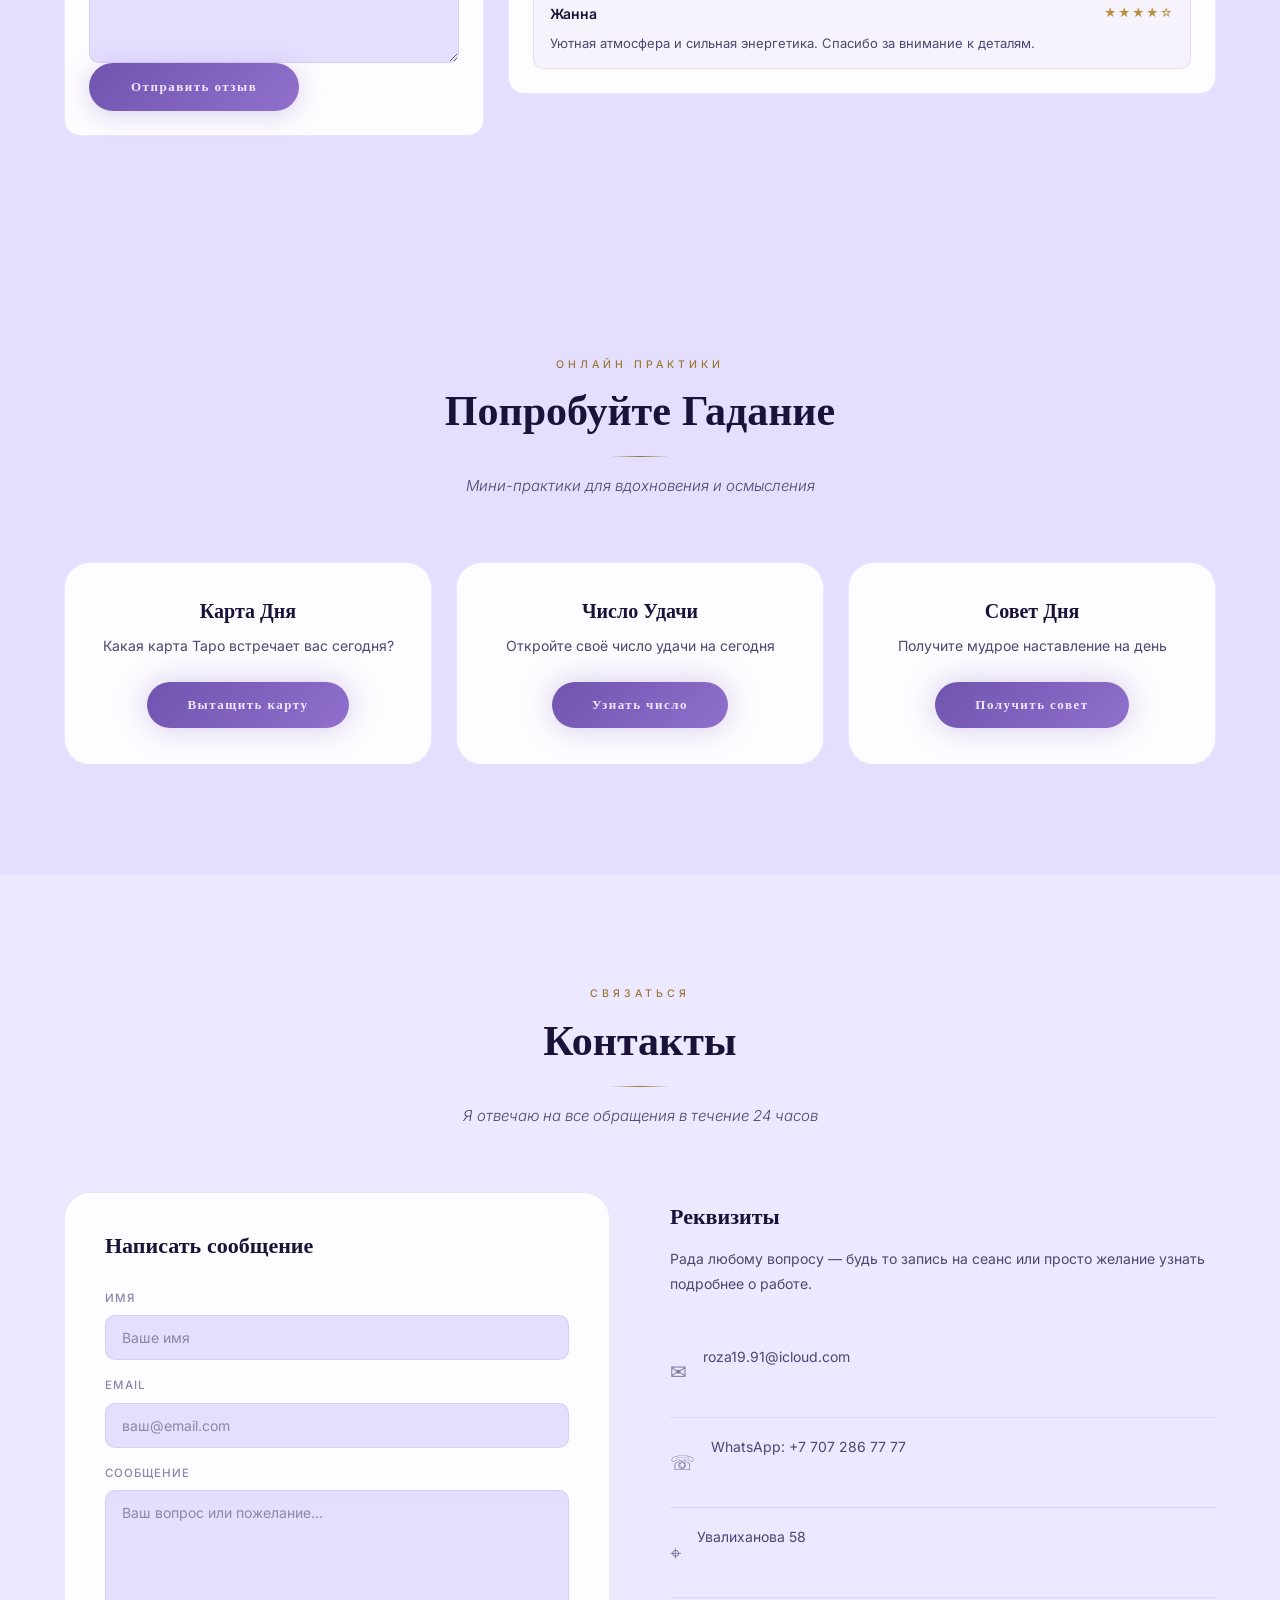
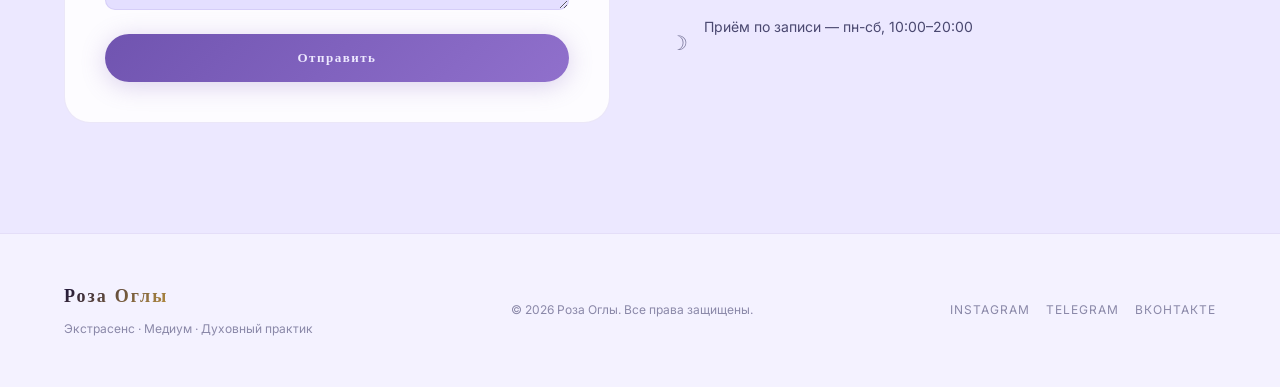
==== commit b8de8a5d: "Add interactive session planner section on main page" ====
--- a/index.html
+++ b/index.html
@@ -40,6 +40,7 @@
                 <li><a href="#home" class="nav-link">Главная</a></li>
                 <li><a href="#about" class="nav-link">О мастере</a></li>
                 <li><a href="#mediumship" class="nav-link">Услуги</a></li>
+                <li><a href="#session-planner" class="nav-link">Диагностика</a></li>
                 <li><a href="#testimonials" class="nav-link">Отзывы</a></li>
                 <li><a href="#blog" class="nav-link">Блог</a></li>
                 <li><a href="#contact" class="nav-link">Контакты</a></li>
@@ -477,6 +478,75 @@
         </div>
     </section>
 
+    <!-- Экспресс-план сеанса -->
+    <section id="session-planner" class="session-planner">
+        <div class="container">
+            <span class="section-label">Быстрый подбор</span>
+            <h2 class="section-title">Экспресс-План Сеанса</h2>
+            <p class="section-subtitle">Выберите параметры и получите персональную рекомендацию за 10 секунд</p>
+
+            <div class="planner-grid">
+                <div class="planner-form-card slide-in">
+                    <label class="planner-field">
+                        <span>Запрос</span>
+                        <select id="plannerGoal">
+                            <option value="clarity">Нужна ясность в решении</option>
+                            <option value="energy">Чувствую усталость и тяжесть</option>
+                            <option value="contact">Хочу контакт с ушедшим близким</option>
+                            <option value="love">Вопросы отношений и любви</option>
+                        </select>
+                    </label>
+
+                    <label class="planner-field">
+                        <span>Формат</span>
+                        <select id="plannerFormat">
+                            <option value="online">Онлайн</option>
+                            <option value="offline">Личная встреча</option>
+                        </select>
+                    </label>
+
+                    <label class="planner-field">
+                        <span>Срочность</span>
+                        <select id="plannerUrgency">
+                            <option value="normal">Спокойно, в ближайшие дни</option>
+                            <option value="fast">Нужно в течение 24 часов</option>
+                        </select>
+                    </label>
+
+                    <button type="button" class="btn-primary planner-btn" onclick="calculateSessionPlan()">Рассчитать план</button>
+                </div>
+
+                <div class="planner-result-card slide-in" id="plannerResultCard">
+                    <div class="planner-empty" id="plannerEmptyState">
+                        Выберите параметры и нажмите «Рассчитать план».
+                    </div>
+                    <div class="planner-result hidden" id="plannerResult">
+                        <h3 id="plannerTitle"></h3>
+                        <p id="plannerDescription"></p>
+                        <div class="planner-meta">
+                            <div class="planner-meta-item">
+                                <span>Длительность</span>
+                                <strong id="plannerDuration"></strong>
+                            </div>
+                            <div class="planner-meta-item">
+                                <span>Ориентир цены</span>
+                                <strong id="plannerPrice"></strong>
+                            </div>
+                            <div class="planner-meta-item">
+                                <span>Ближайшее окно</span>
+                                <strong id="plannerSlot"></strong>
+                            </div>
+                        </div>
+                        <div class="planner-actions">
+                            <button class="btn-primary" onclick="scrollToSection('#booking')">Записаться</button>
+                            <button class="btn-secondary" onclick="scrollToSection('#contact')">Задать вопрос</button>
+                        </div>
+                    </div>
+                </div>
+            </div>
+        </div>
+    </section>
+
     <!-- Блог -->
     <section id="blog" class="blog">
         <div class="container">
--- a/styles_dark.css
+++ b/styles_dark.css
@@ -1256,3 +1256,113 @@
 .faq-item.open .faq-icon { transform: rotate(45deg); }
 .faq-answer { max-height: 0; overflow: hidden; transition: max-height 0.4s var(--ease); }
 .faq-answer-inner { padding: 0 28px 22px; font-size: 14.5px; color: var(--t2); line-height: 1.85; }
+
+/* ─── ЭКСПРЕСС-ПЛАН СЕАНСА ─────────────────────── */
+.session-planner { background: linear-gradient(180deg, var(--bg3), var(--bg2)); }
+.planner-grid {
+    display: grid;
+    grid-template-columns: minmax(290px, 420px) minmax(320px, 1fr);
+    gap: 24px;
+    align-items: stretch;
+}
+.planner-form-card,
+.planner-result-card {
+    background: linear-gradient(160deg, rgba(14,16,40,0.98), rgba(23,21,29,0.95));
+    border: 1px solid var(--br);
+    border-radius: var(--r3);
+    box-shadow: var(--shadow-sm);
+    padding: 28px;
+}
+.planner-form-card {
+    display: flex;
+    flex-direction: column;
+    gap: 14px;
+}
+.planner-field { display: flex; flex-direction: column; gap: 8px; }
+.planner-field span {
+    color: var(--t1);
+    font-size: 12px;
+    letter-spacing: 1.3px;
+    text-transform: uppercase;
+}
+.planner-field select {
+    width: 100%;
+    padding: 13px 14px;
+    border-radius: var(--r);
+    border: 1px solid var(--br);
+    background: rgba(9, 10, 24, 0.95);
+    color: var(--t1);
+    outline: none;
+    transition: var(--tr);
+}
+.planner-field select:focus {
+    border-color: var(--br-h);
+    box-shadow: 0 0 0 3px rgba(138,109,192,0.15);
+}
+.planner-btn { margin-top: 8px; }
+
+.planner-result-card {
+    position: relative;
+    overflow: hidden;
+}
+.planner-result-card::before {
+    content: '';
+    position: absolute;
+    inset: 0;
+    background: radial-gradient(circle at top right, rgba(212,174,92,0.12), transparent 55%);
+    pointer-events: none;
+}
+.planner-empty {
+    color: var(--t3);
+    font-size: 15px;
+    min-height: 220px;
+    display: grid;
+    place-items: center;
+    text-align: center;
+    border: 1px dashed rgba(212,174,92,0.25);
+    border-radius: var(--r2);
+    padding: 24px;
+}
+.planner-result h3 {
+    font-family: 'Cinzel', serif;
+    color: var(--t1);
+    font-size: 24px;
+    margin-bottom: 10px;
+}
+.planner-result p {
+    color: var(--t2);
+    margin-bottom: 20px;
+    font-size: 14px;
+    line-height: 1.85;
+}
+.planner-meta {
+    display: grid;
+    grid-template-columns: repeat(3, minmax(140px, 1fr));
+    gap: 12px;
+    margin-bottom: 18px;
+}
+.planner-meta-item {
+    background: rgba(11,10,15,0.8);
+    border: 1px solid rgba(130,100,205,0.14);
+    border-radius: var(--r2);
+    padding: 12px;
+}
+.planner-meta-item span {
+    display: block;
+    font-size: 11px;
+    letter-spacing: 1px;
+    text-transform: uppercase;
+    color: var(--t3);
+    margin-bottom: 4px;
+}
+.planner-meta-item strong {
+    color: var(--gold-l);
+    font-size: 16px;
+    font-family: 'Cinzel', serif;
+}
+.planner-actions { display: flex; gap: 10px; flex-wrap: wrap; }
+
+@media (max-width: 720px) {
+    .planner-grid { grid-template-columns: 1fr; }
+    .planner-meta { grid-template-columns: 1fr; }
+}
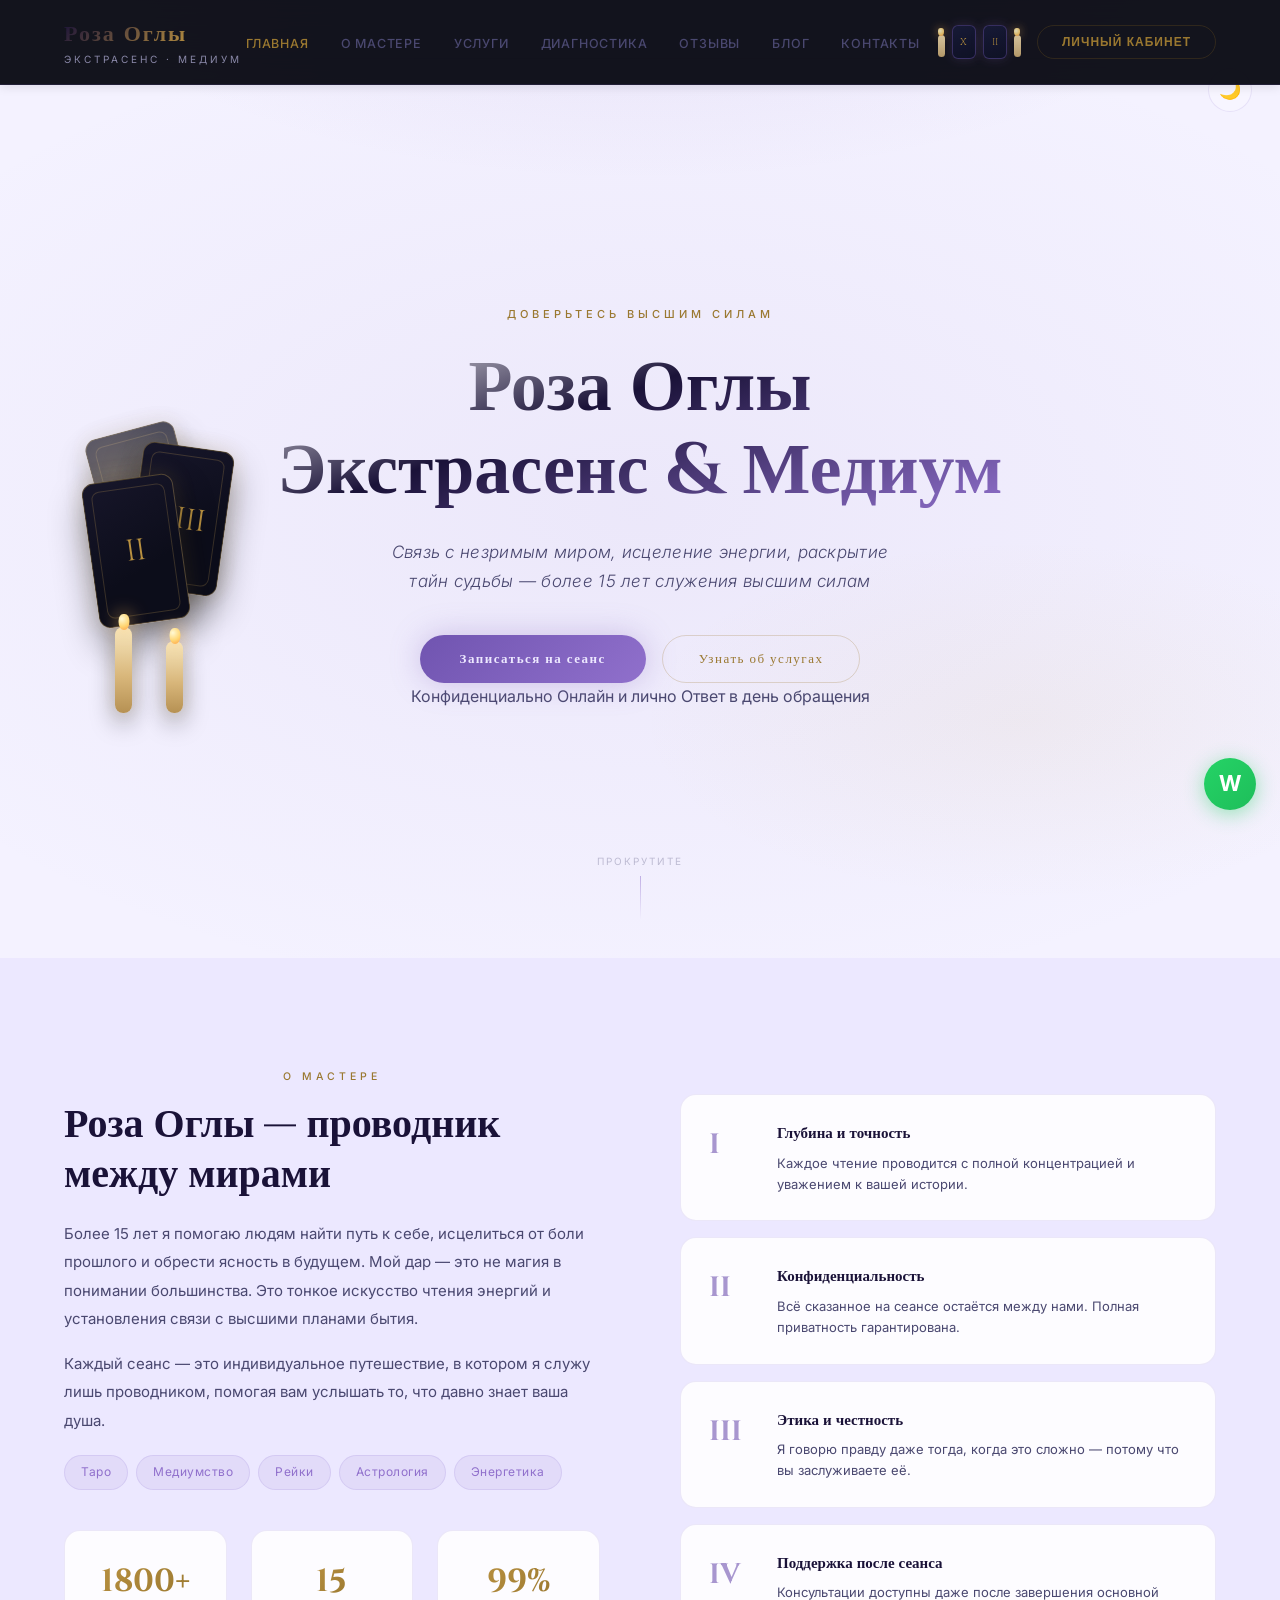
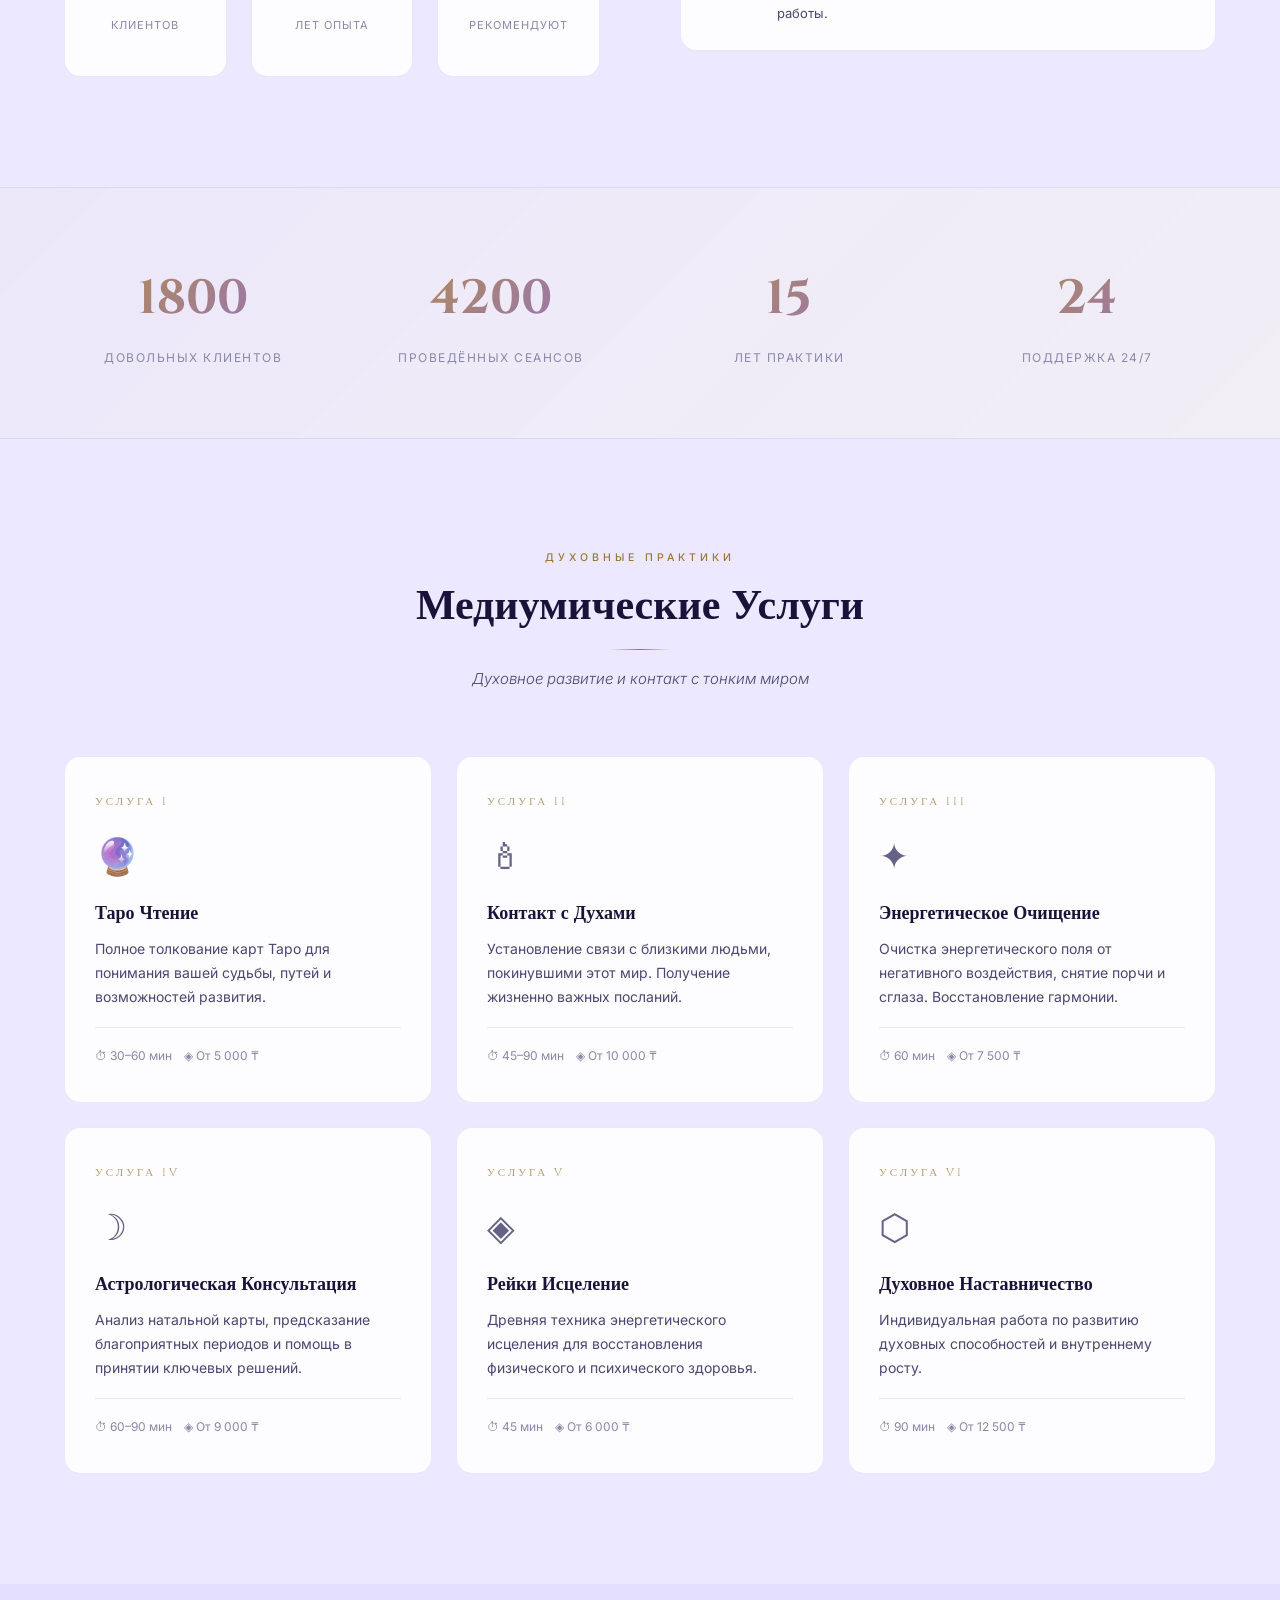
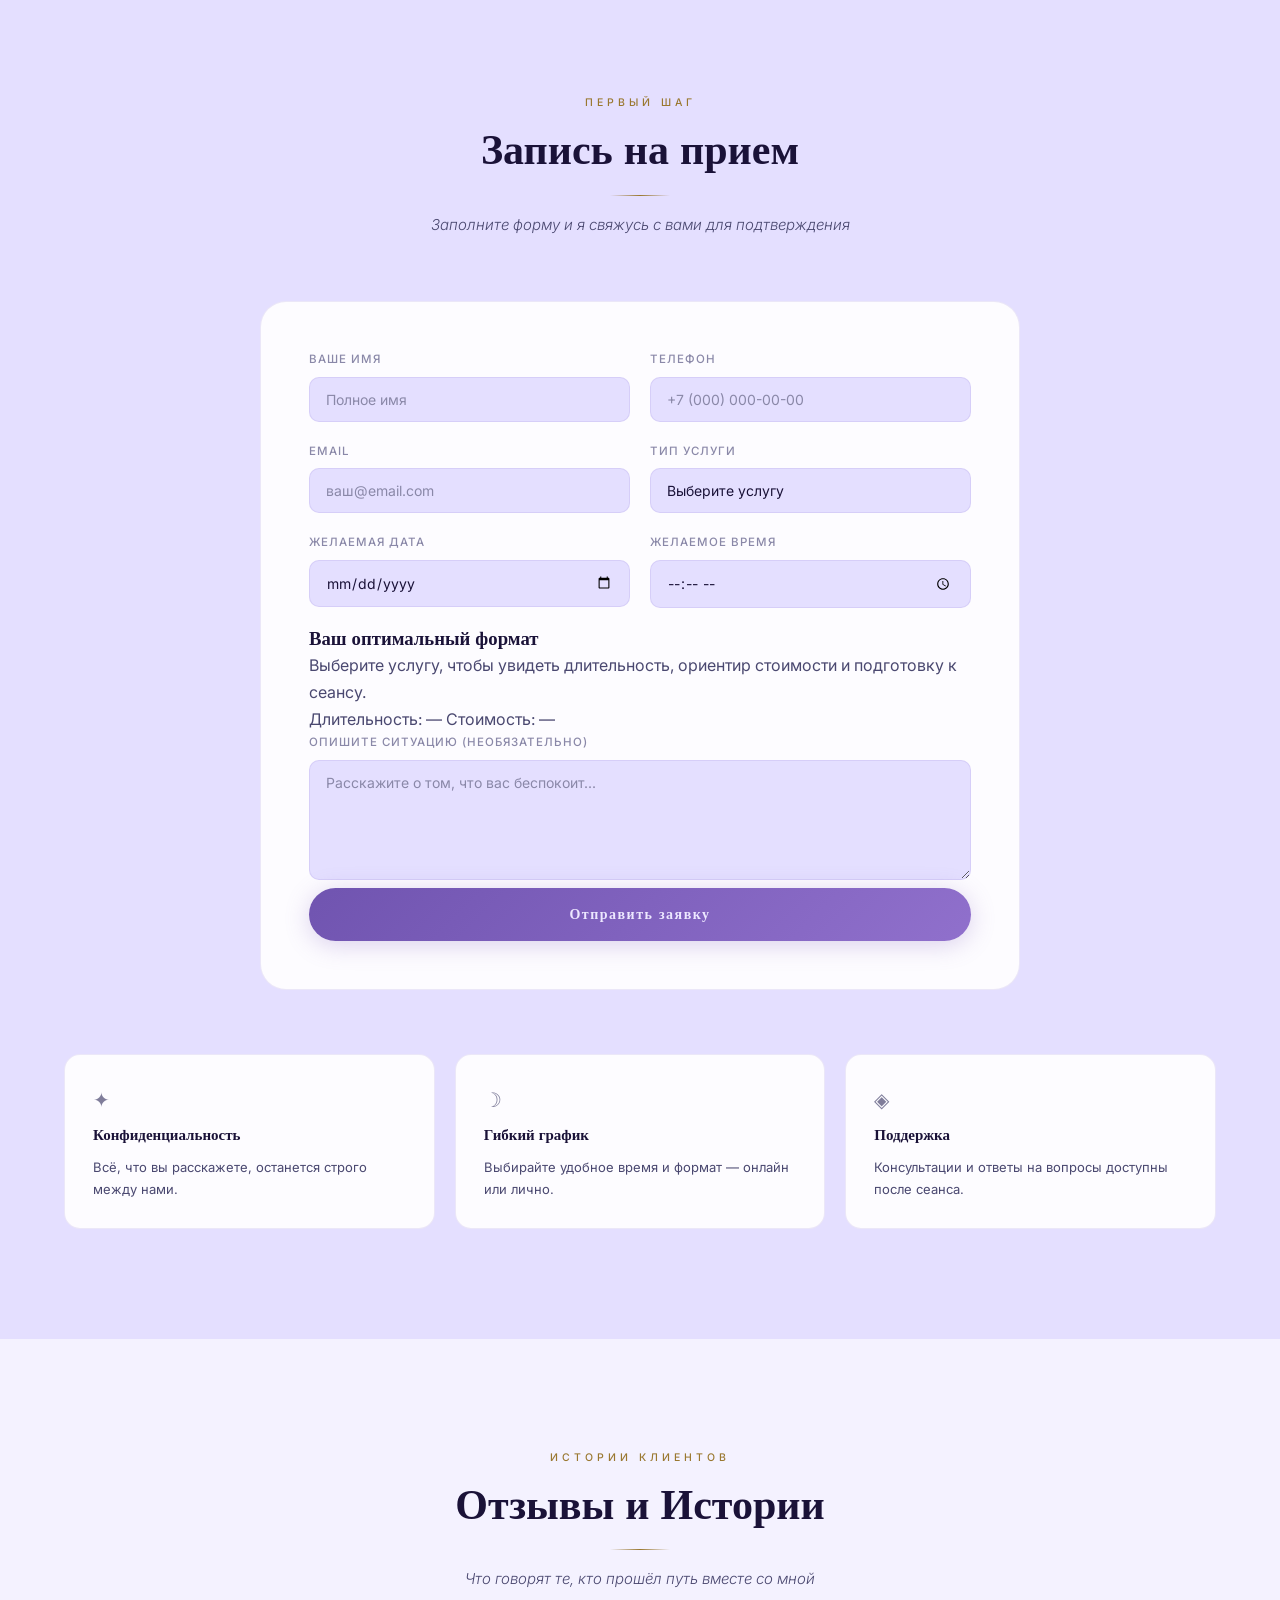
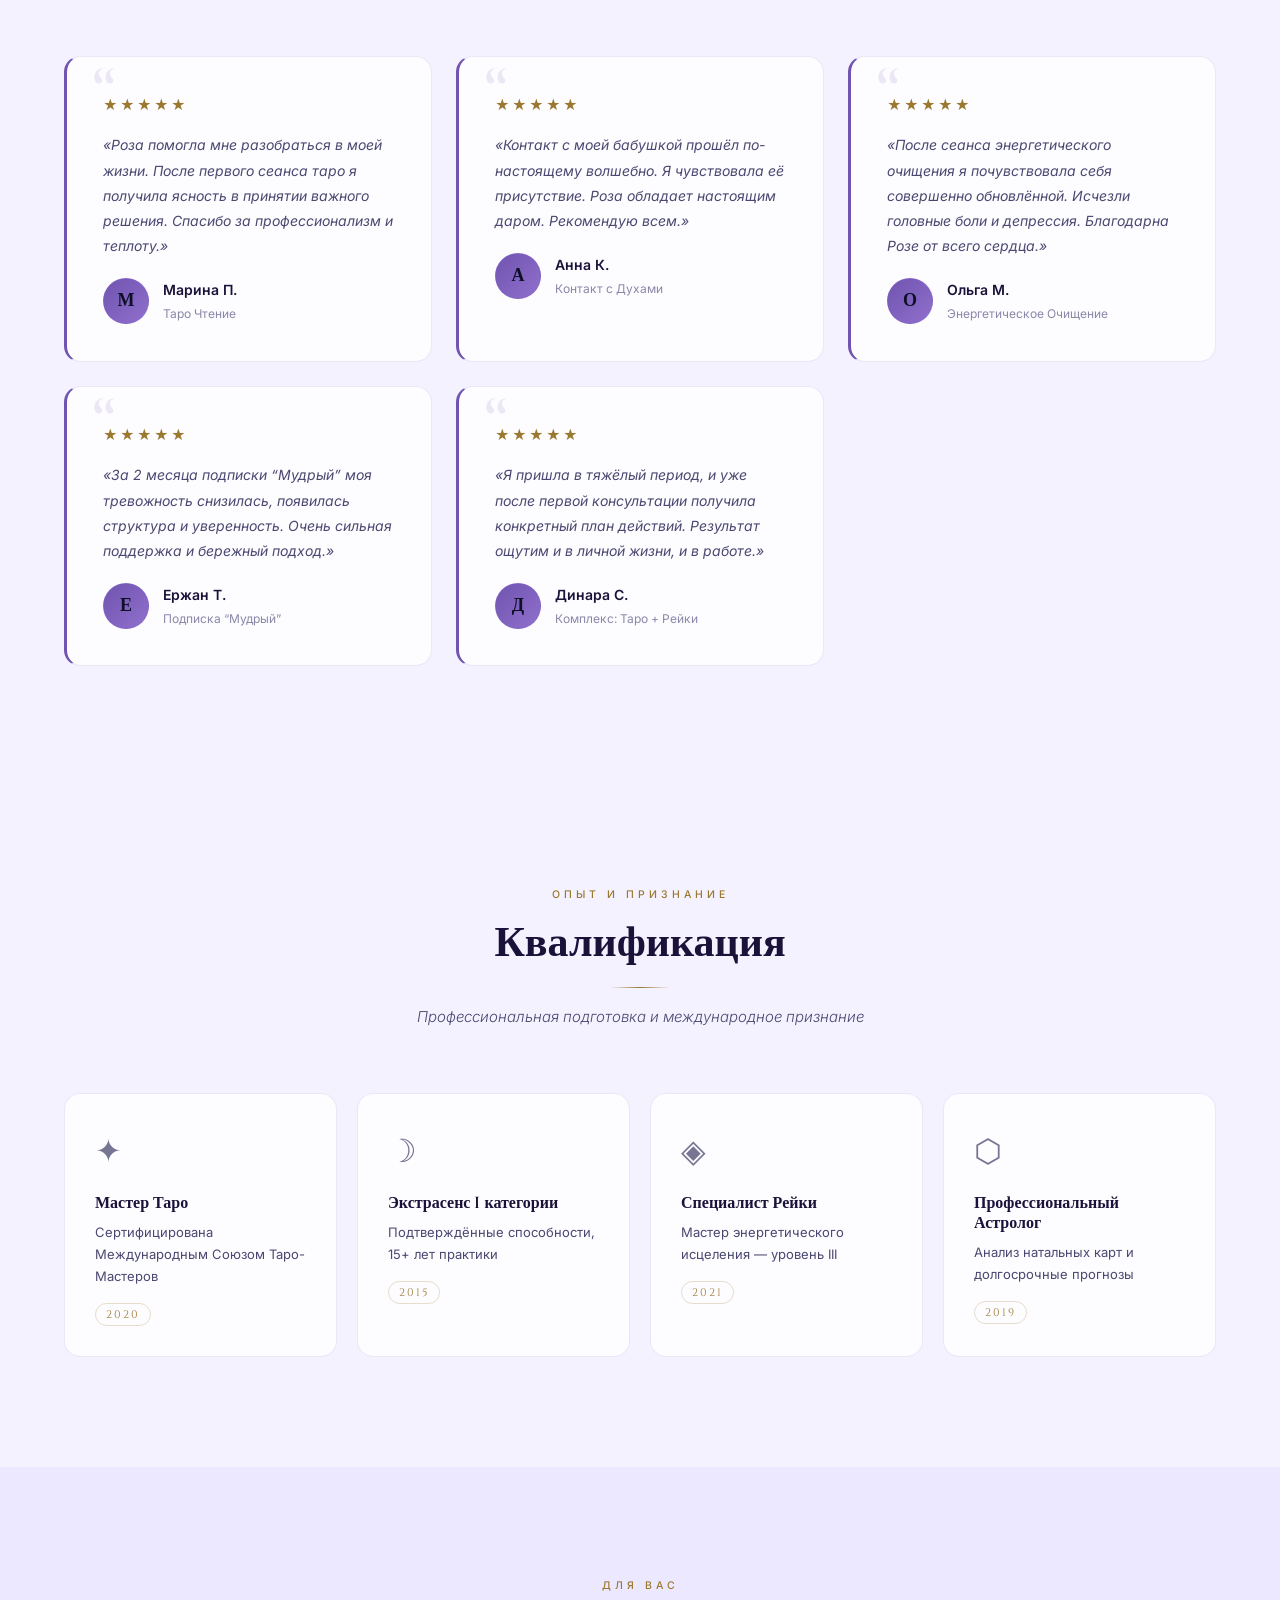
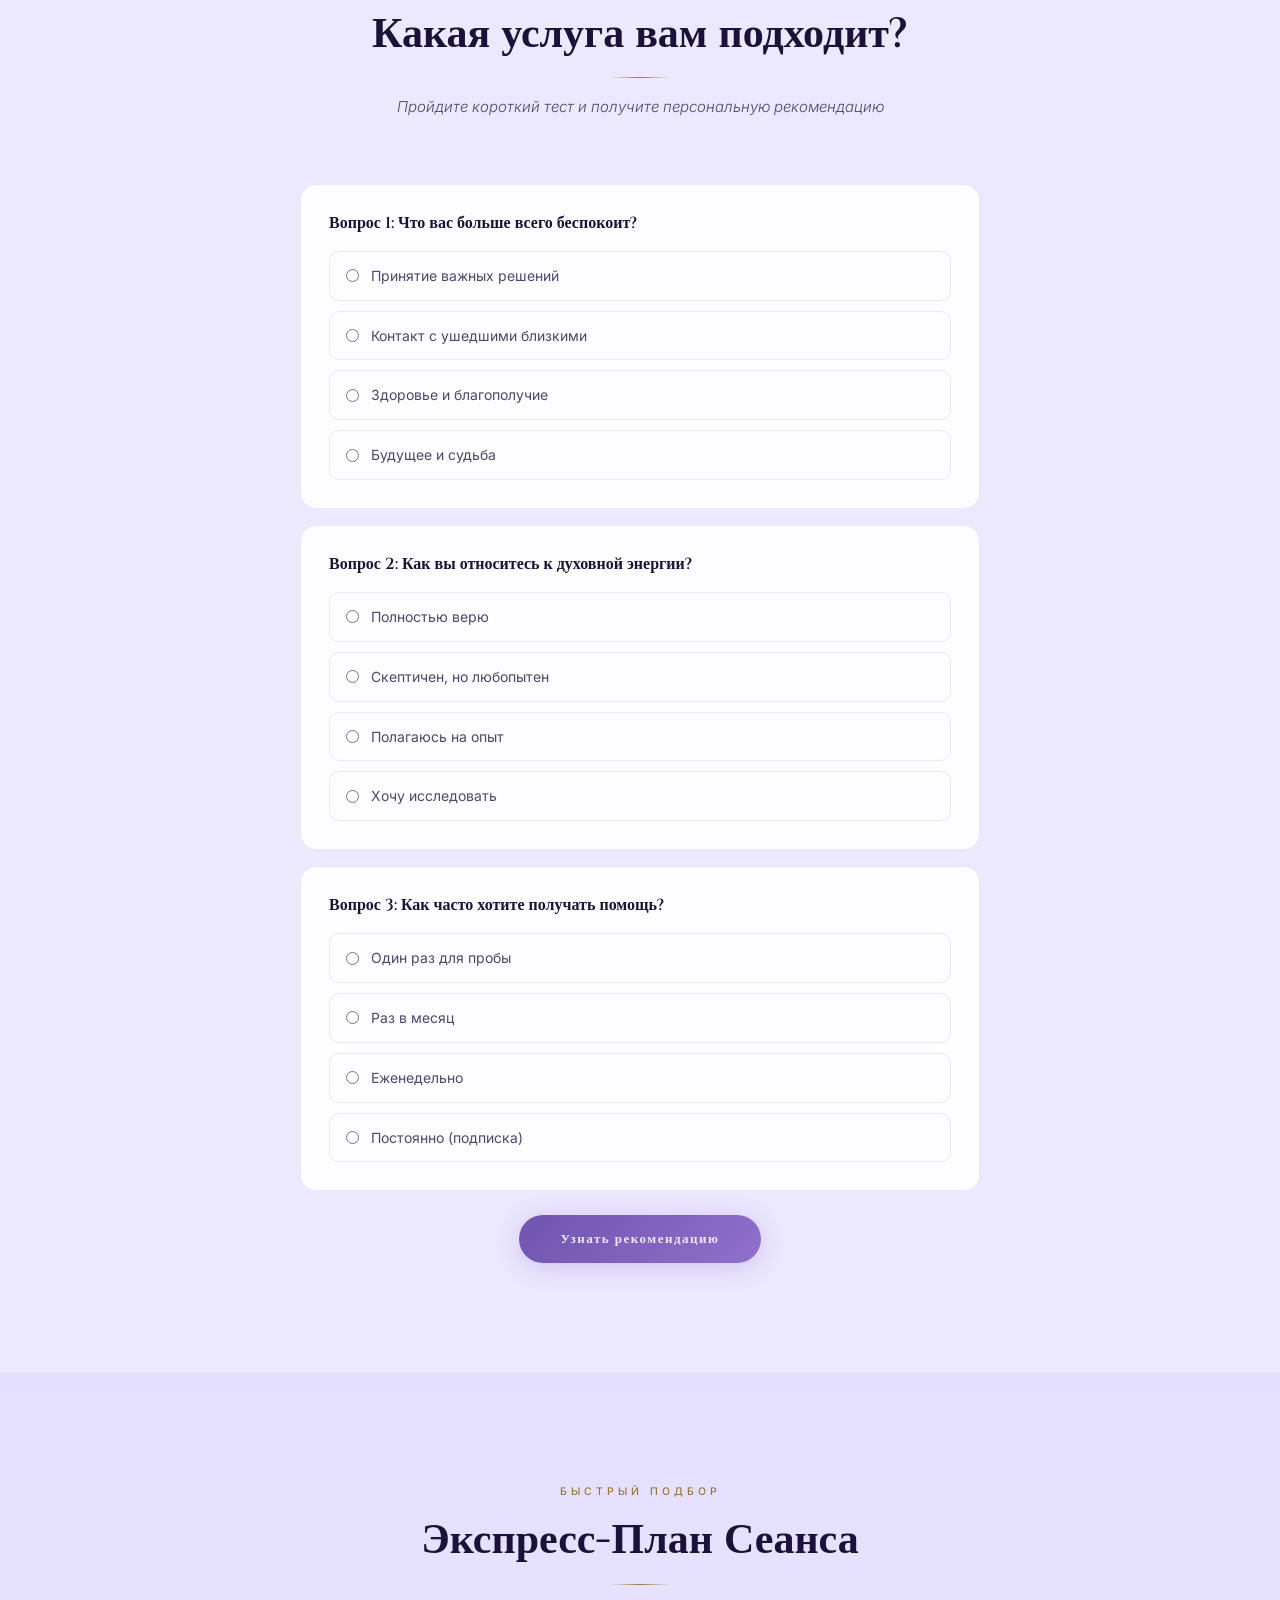
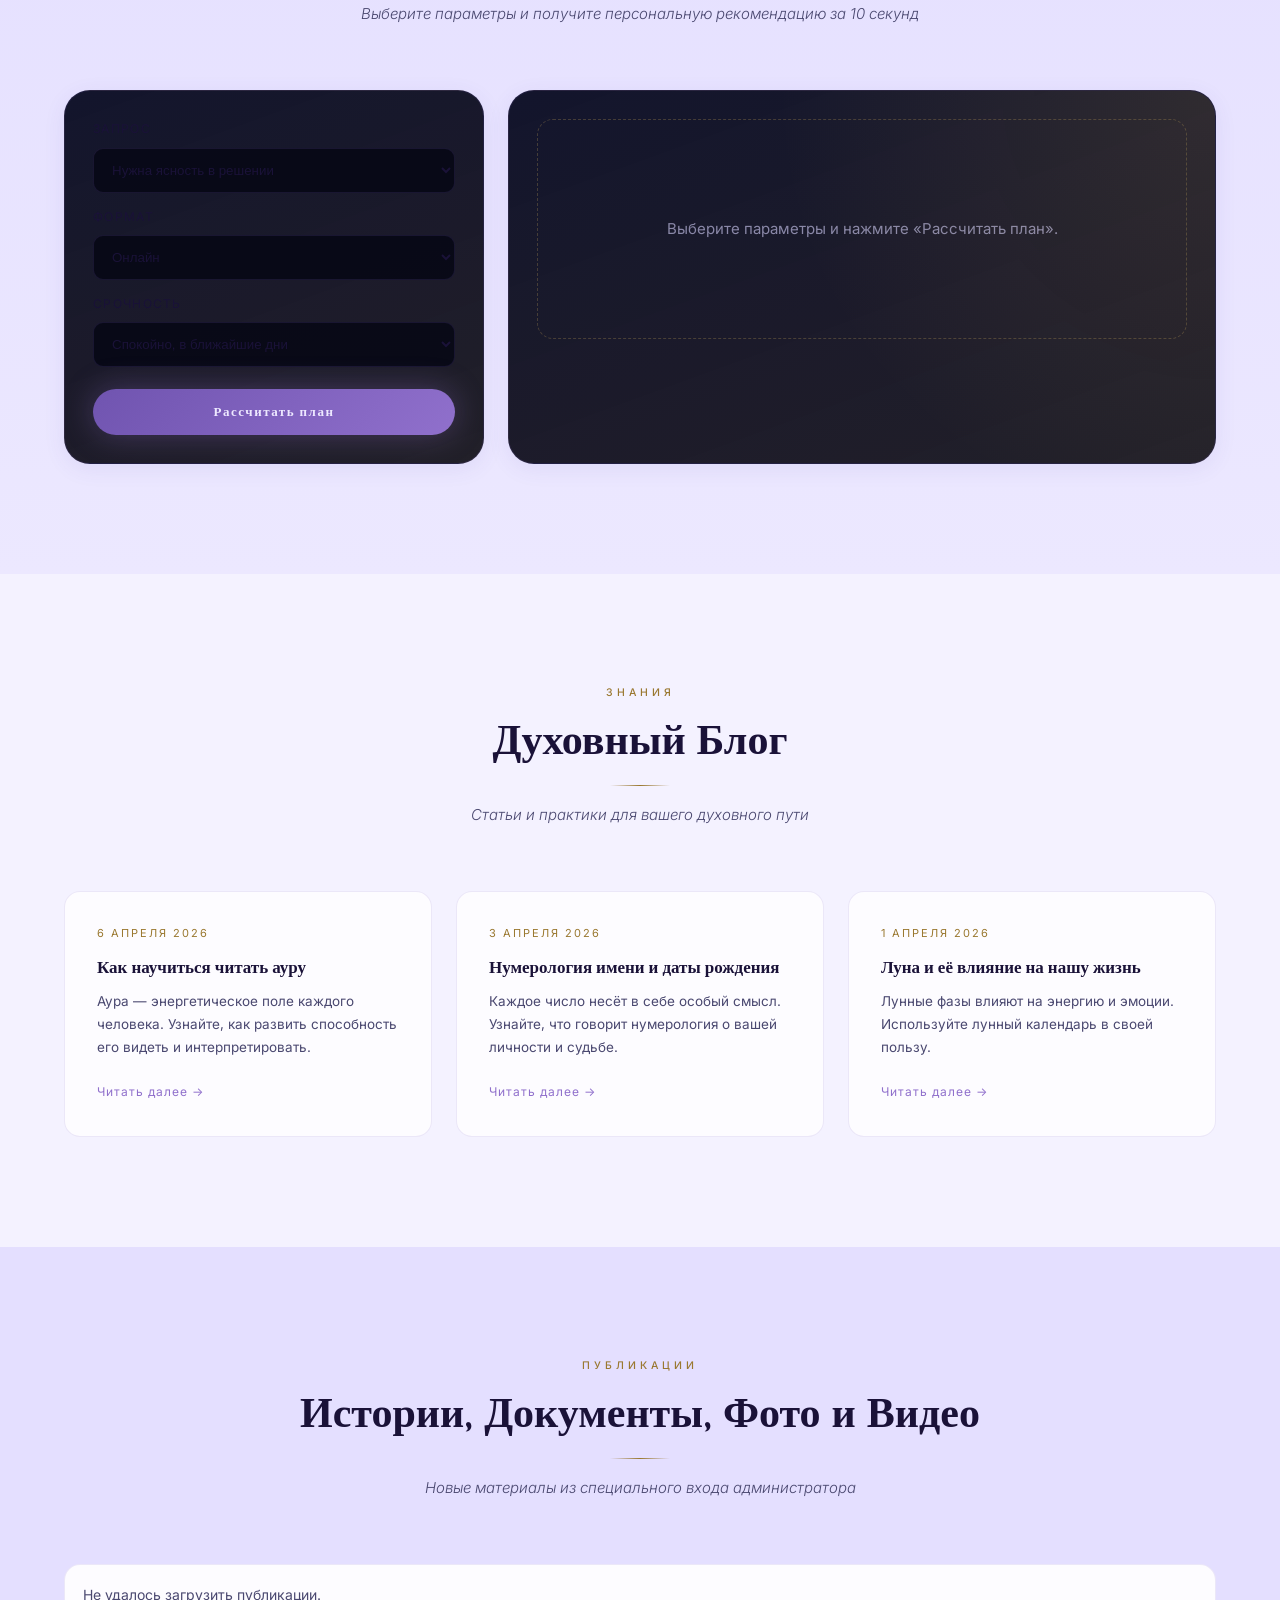
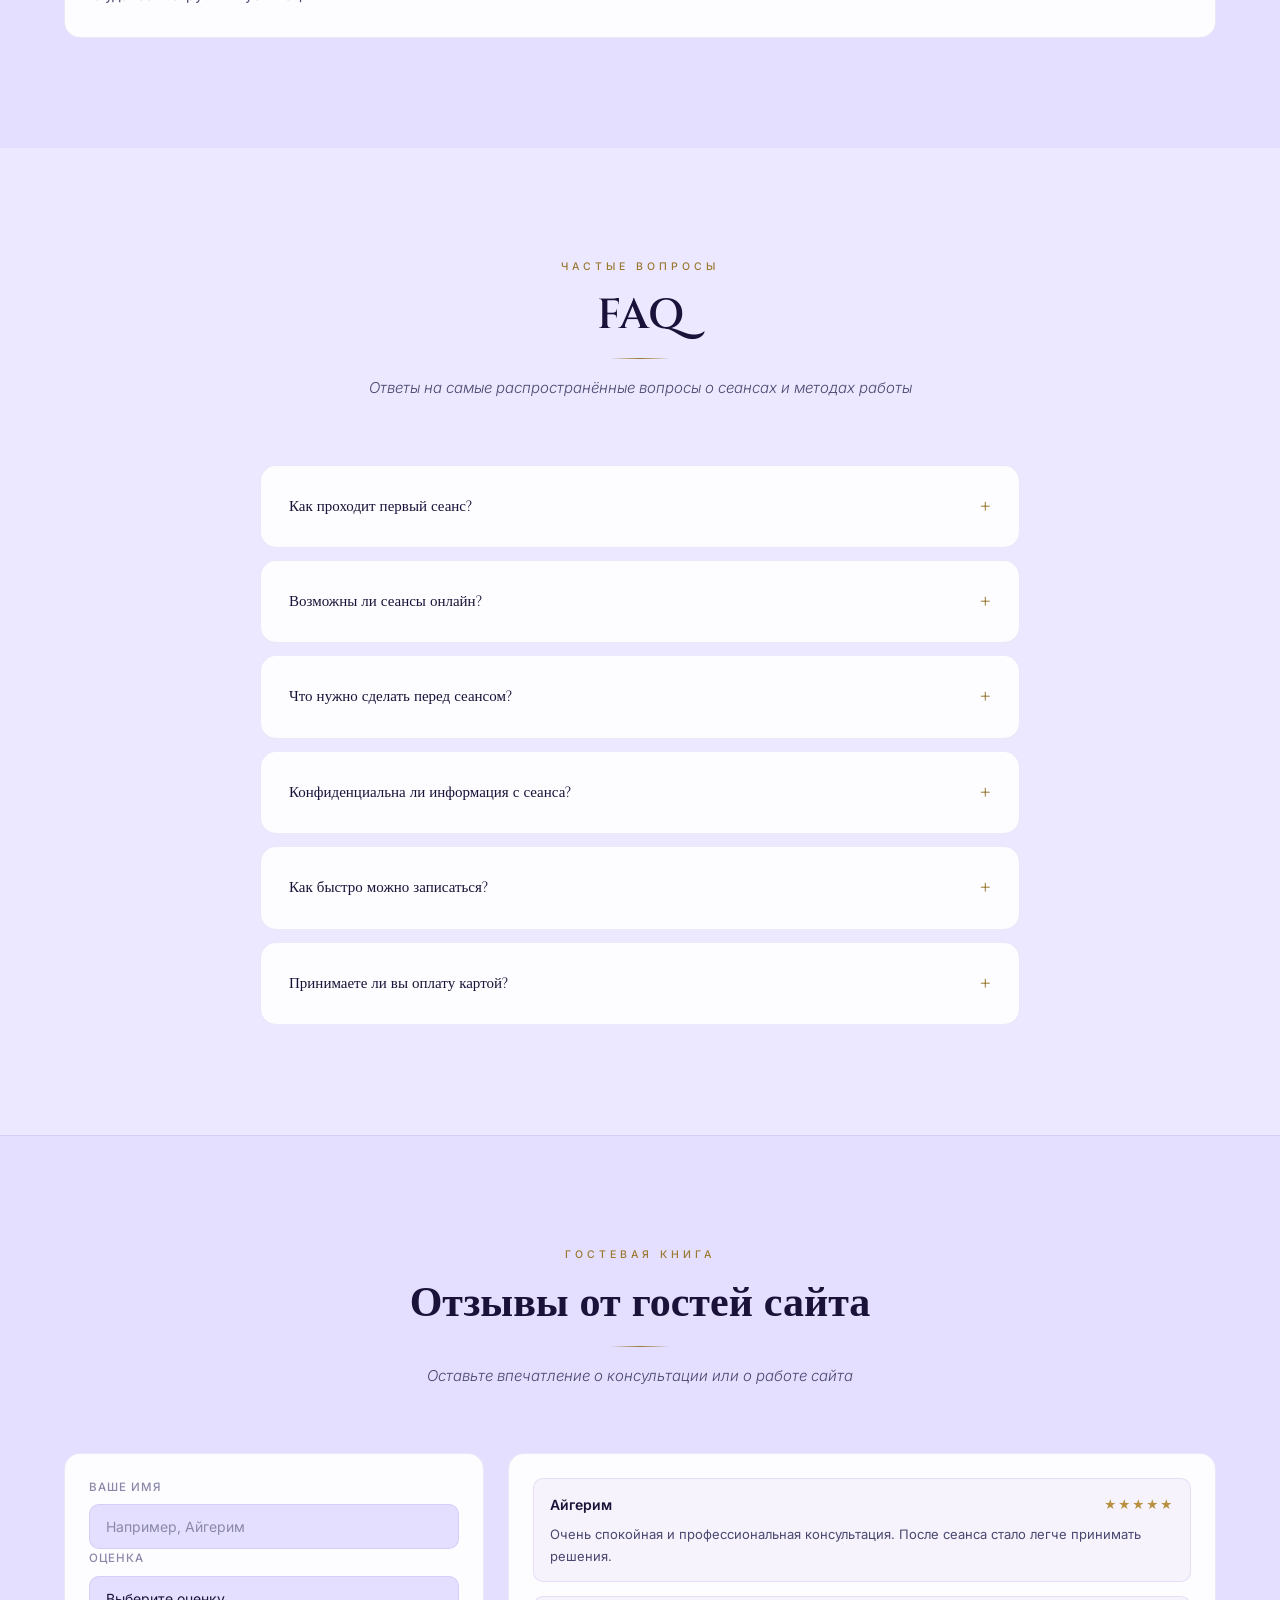
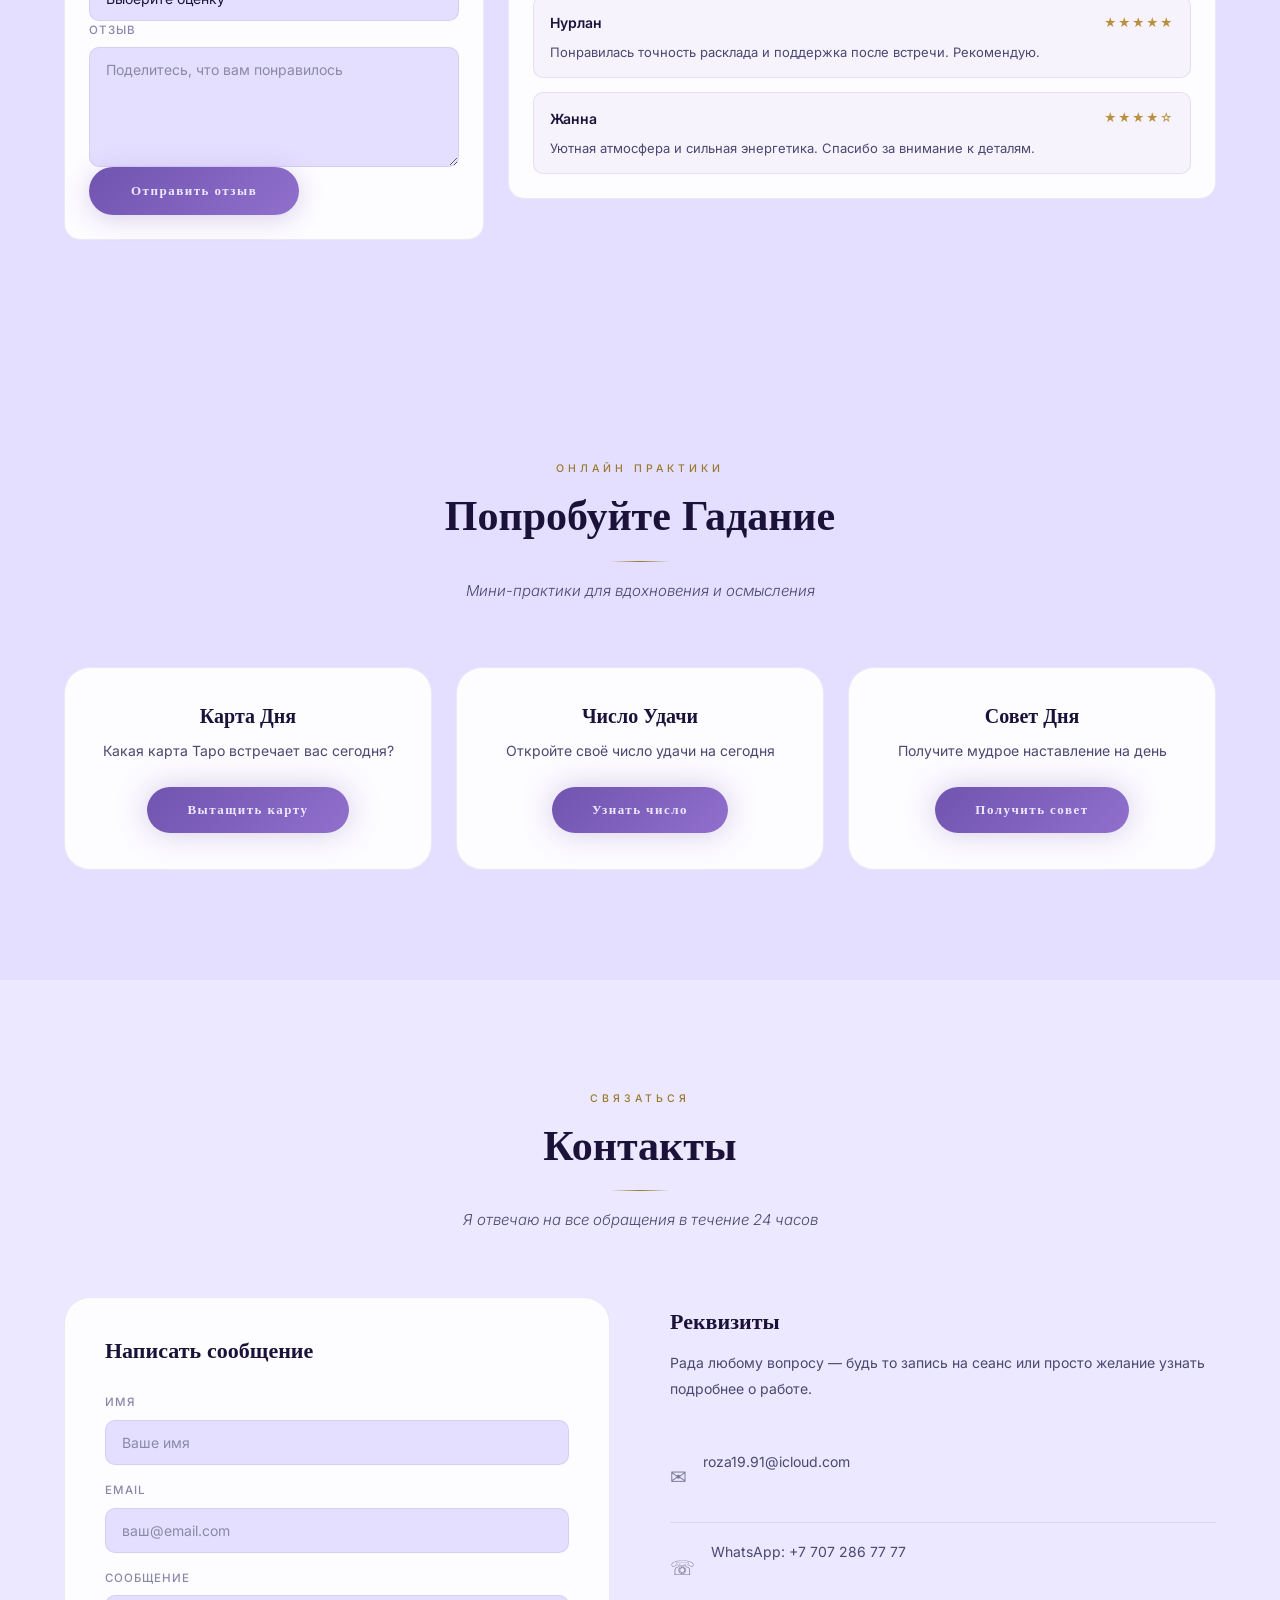
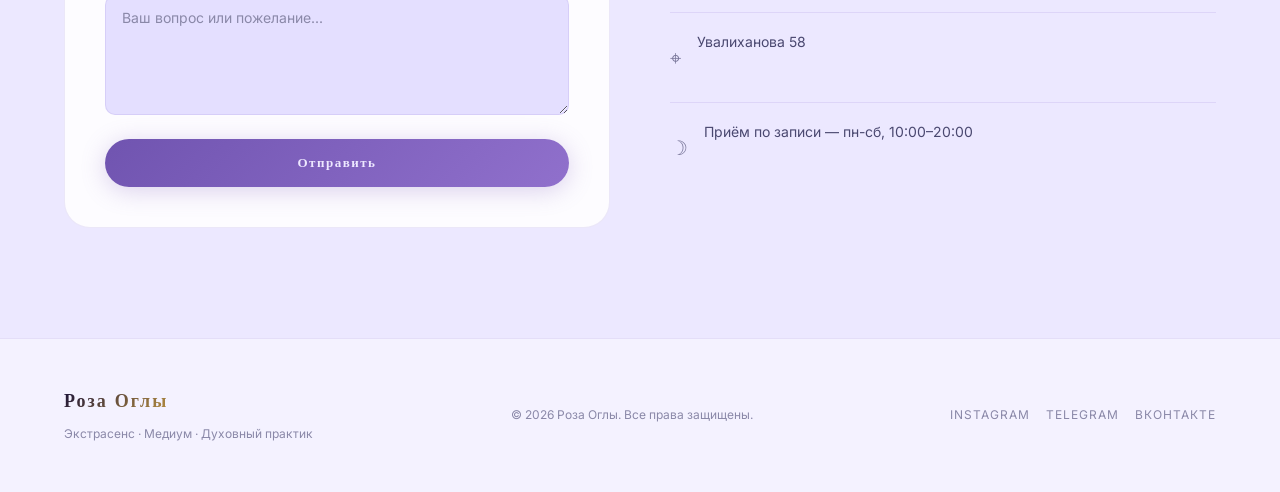
==== commit a4da0715: "Upgrade main UX with premium booking intelligence" ====
--- a/index.html
+++ b/index.html
@@ -57,6 +57,7 @@
             <button class="login-btn" onclick="openLoginModal()">Личный кабинет</button>
         </div>
     </nav>
+    <div class="scroll-progress" id="scrollProgress" aria-hidden="true"></div>
 
     <!-- Герой -->
     <section id="home" class="hero">
@@ -67,6 +68,11 @@
             <div class="hero-actions">
                 <button class="btn-primary" onclick="scrollToSection('#booking')">Записаться на сеанс</button>
                 <button class="btn-secondary" onclick="scrollToSection('#mediumship')">Узнать об услугах</button>
+            </div>
+            <div class="hero-trust-strip">
+                <span>Конфиденциально</span>
+                <span>Онлайн и лично</span>
+                <span>Ответ в день обращения</span>
             </div>
         </div>
         <div class="hero-tarot" aria-hidden="true">
@@ -259,21 +265,21 @@
                 <div class="form-row">
                     <div class="form-group">
                         <label>Ваше имя</label>
-                        <input type="text" placeholder="Полное имя" required>
+                        <input id="bookingName" type="text" placeholder="Полное имя" required>
                     </div>
                     <div class="form-group">
                         <label>Телефон</label>
-                        <input type="tel" placeholder="+7 (000) 000-00-00" required>
+                        <input id="bookingPhone" type="tel" placeholder="+7 (000) 000-00-00" required>
                     </div>
                 </div>
                 <div class="form-row">
                     <div class="form-group">
                         <label>Email</label>
-                        <input type="email" placeholder="ваш@email.com" required>
+                        <input id="bookingEmail" type="email" placeholder="ваш@email.com" required>
                     </div>
                     <div class="form-group">
                         <label>Тип услуги</label>
-                        <select required>
+                        <select id="bookingService" required>
                             <option value="">Выберите услугу</option>
                             <option value="tarot">Таро Чтение</option>
                             <option value="spirits">Контакт с Духами</option>
@@ -287,14 +293,22 @@
                 <div class="form-row">
                     <div class="form-group">
                         <label>Желаемая дата</label>
-                        <input type="date" required>
+                        <input id="bookingDate" type="date" required>
                     </div>
                     <div class="form-group">
                         <label>Желаемое время</label>
-                        <input type="time" required>
+                        <input id="bookingTime" type="time" required>
                     </div>
                 </div>
                 <div class="slot-hints" id="mainBookingSlots"></div>
+                <div class="booking-insight" id="bookingInsight">
+                    <h3>Ваш оптимальный формат</h3>
+                    <p id="bookingInsightText">Выберите услугу, чтобы увидеть длительность, ориентир стоимости и подготовку к сеансу.</p>
+                    <div class="booking-insight-meta">
+                        <span id="bookingInsightDuration">Длительность: —</span>
+                        <span id="bookingInsightPrice">Стоимость: —</span>
+                    </div>
+                </div>
                 <div class="form-group full">
                     <label>Опишите ситуацию (необязательно)</label>
                     <textarea placeholder="Расскажите о том, что вас беспокоит..." rows="4"></textarea>
--- a/styles_dark.css
+++ b/styles_dark.css
@@ -128,11 +128,71 @@
     height: 34px;
     border-radius: 6px;
     border: 1px solid var(--br-h);
+.scroll-progress {
+    position: fixed;
+    top: 58px;
+    left: 0;
+    height: 2px;
+    width: 0;
+    z-index: 1001;
+    background: linear-gradient(90deg, var(--purple-l), var(--gold), var(--gold-l));
+    box-shadow: 0 0 10px rgba(212,174,92,0.38);
+    transition: width 0.12s linear;
+}
     background: linear-gradient(160deg, #171a3a, #0d1026);
+.hero-trust-strip {
+    margin-top: 22px;
+    display: flex;
+    justify-content: center;
+    gap: 10px;
+    flex-wrap: wrap;
+}
+.hero-trust-strip span {
+    padding: 7px 12px;
+    border-radius: 999px;
+    border: 1px solid rgba(212,174,92,0.24);
+    background: rgba(11,10,15,0.72);
+    color: var(--t2);
+    font-size: 11px;
+    letter-spacing: 0.7px;
+}
     color: var(--gold-l);
+.booking-insight {
+    margin: 10px 0 16px;
+    background: linear-gradient(145deg, rgba(9,11,28,0.92), rgba(22,20,30,0.95));
+    border: 1px solid rgba(212,174,92,0.22);
+    border-radius: var(--r2);
+    padding: 16px;
+}
+.booking-insight h3 {
+    font-size: 15px;
+    color: var(--gold-l);
+    margin-bottom: 6px;
+}
+.booking-insight p {
+    font-size: 13px;
+    color: var(--t2);
+    margin-bottom: 10px;
+}
+.booking-insight-meta {
+    display: flex;
+    gap: 10px;
+    flex-wrap: wrap;
+}
+.booking-insight-meta span {
+    padding: 6px 10px;
+    border-radius: 999px;
+    font-size: 11px;
+    color: var(--t1);
+    background: rgba(138,109,192,0.12);
+    border: 1px solid rgba(138,109,192,0.28);
+}
     font-family: 'Cinzel', serif;
     font-size: 10px;
     display: flex;
+    .scroll-progress { top: 58px; }
+    .hero-trust-strip span { font-size: 10px; }
+    .booking-insight-meta { flex-direction: column; }
     align-items: center;
     justify-content: center;
     box-shadow: 0 0 12px rgba(138,109,192,0.24);
